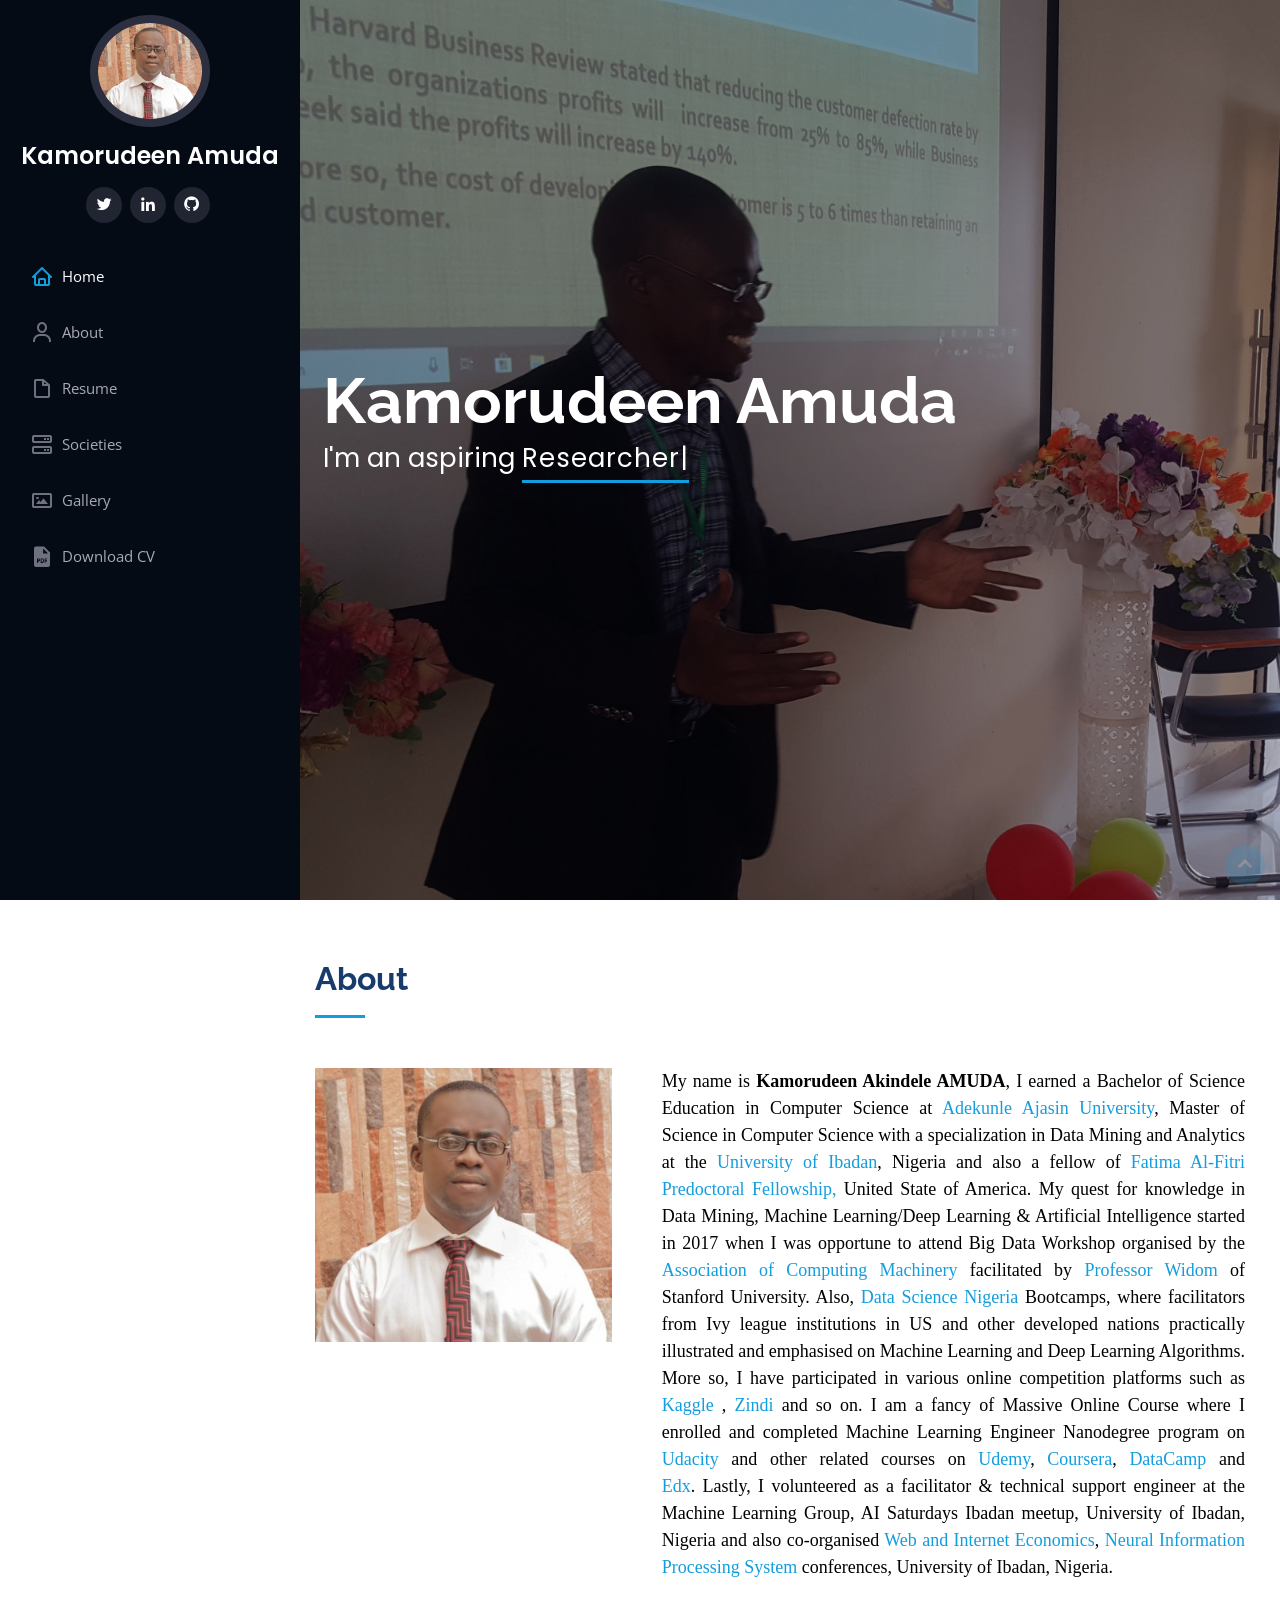
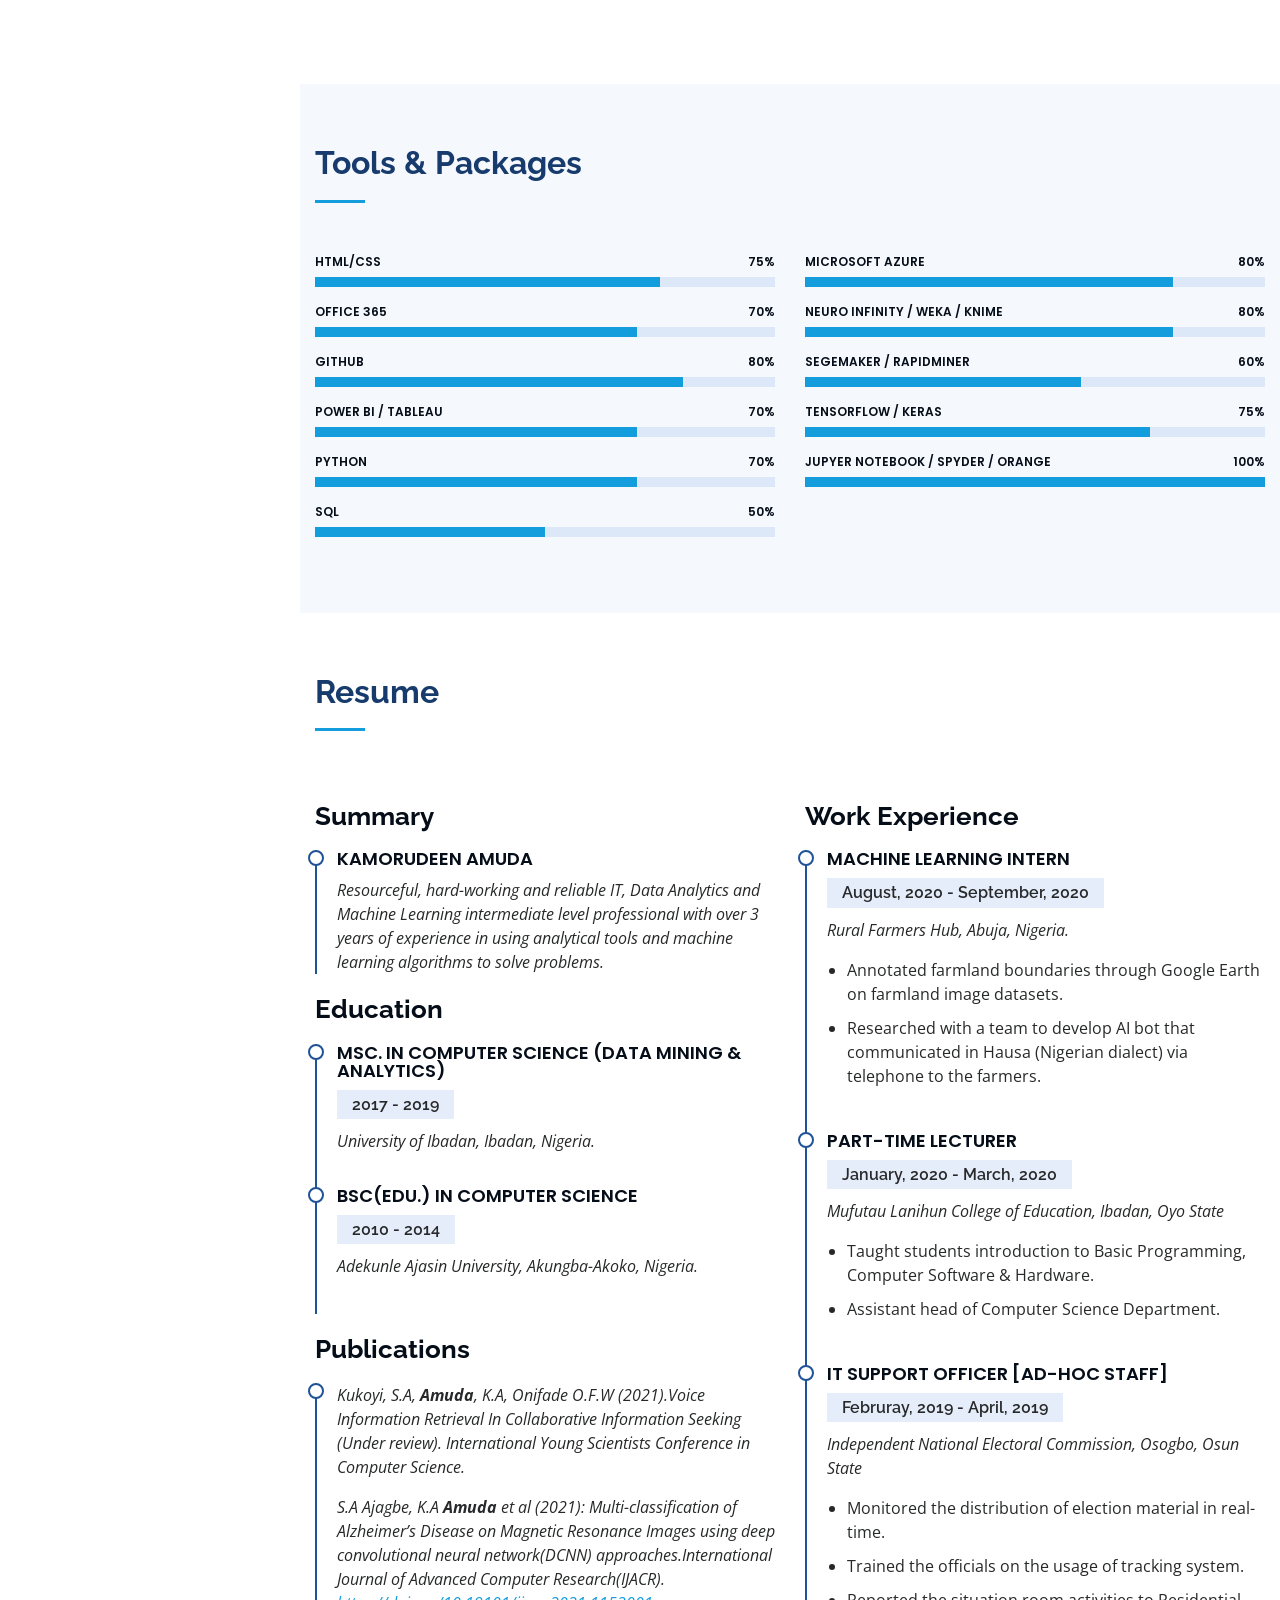
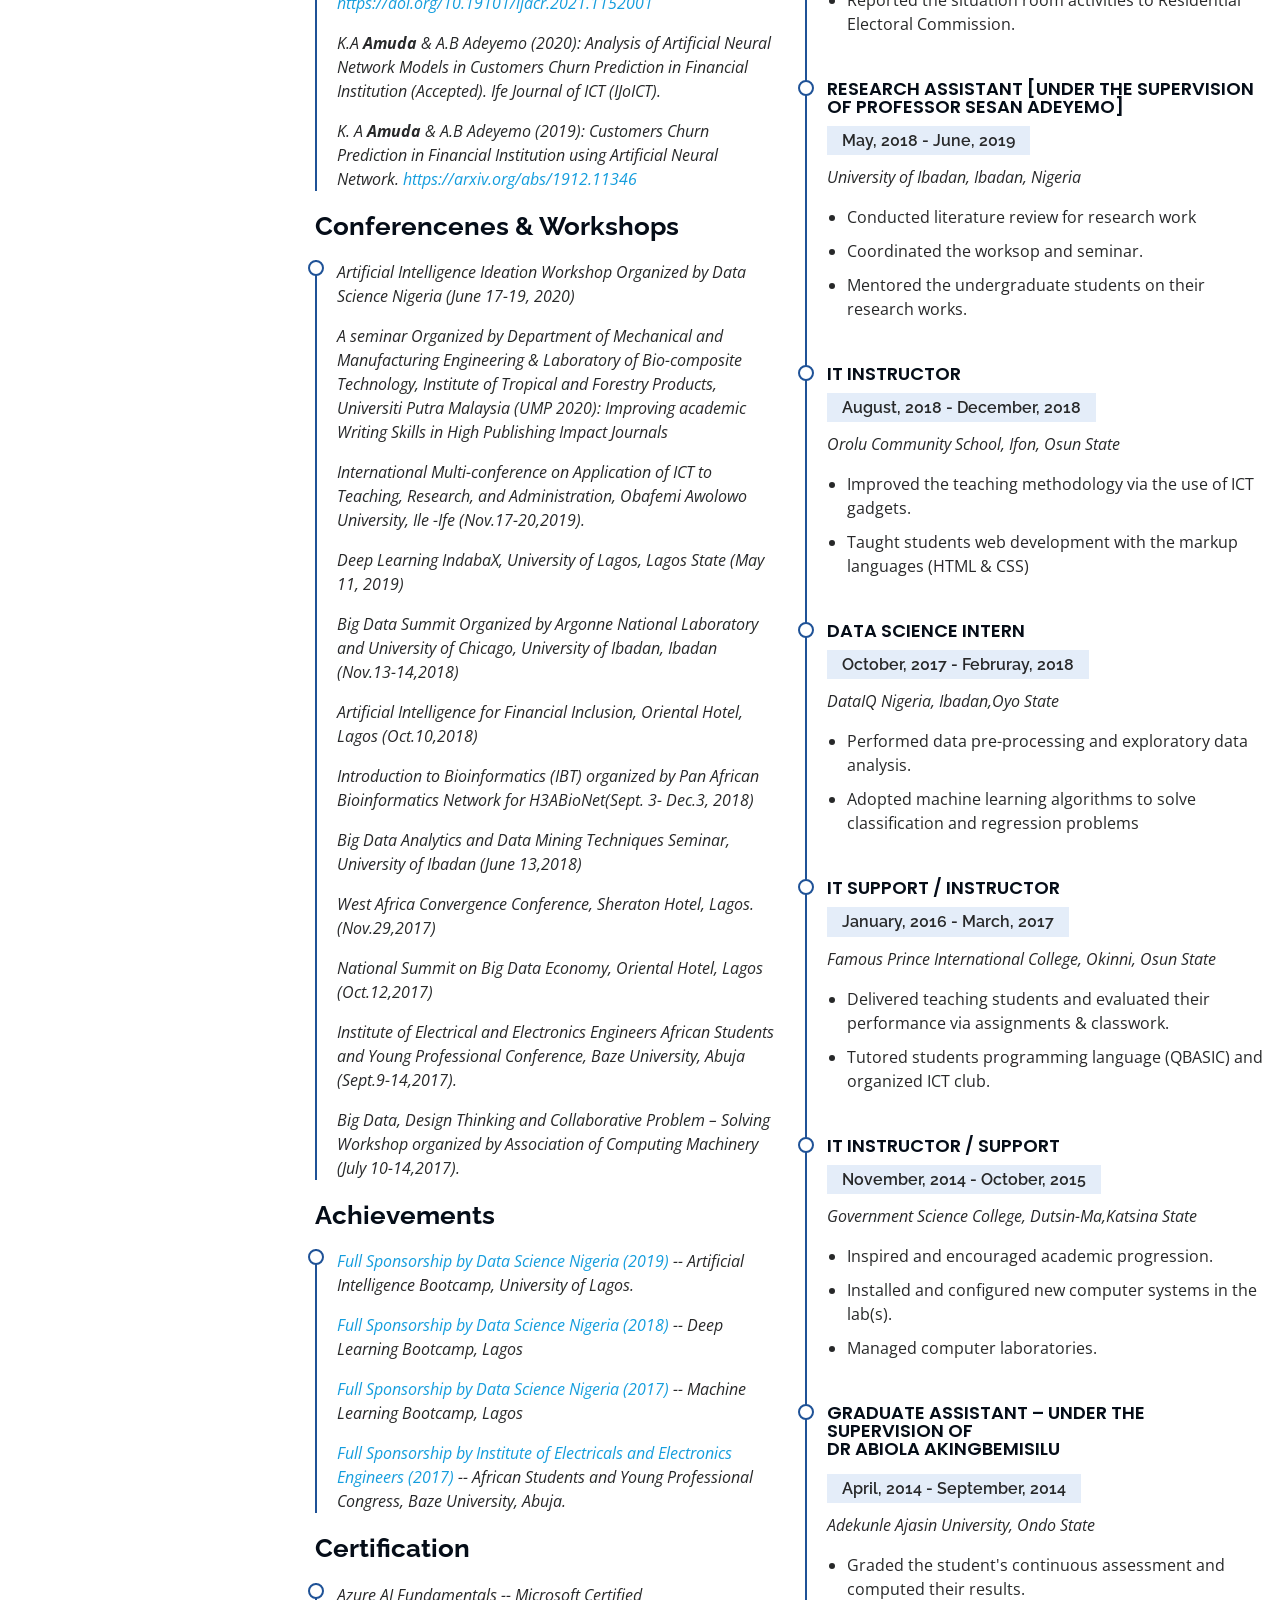
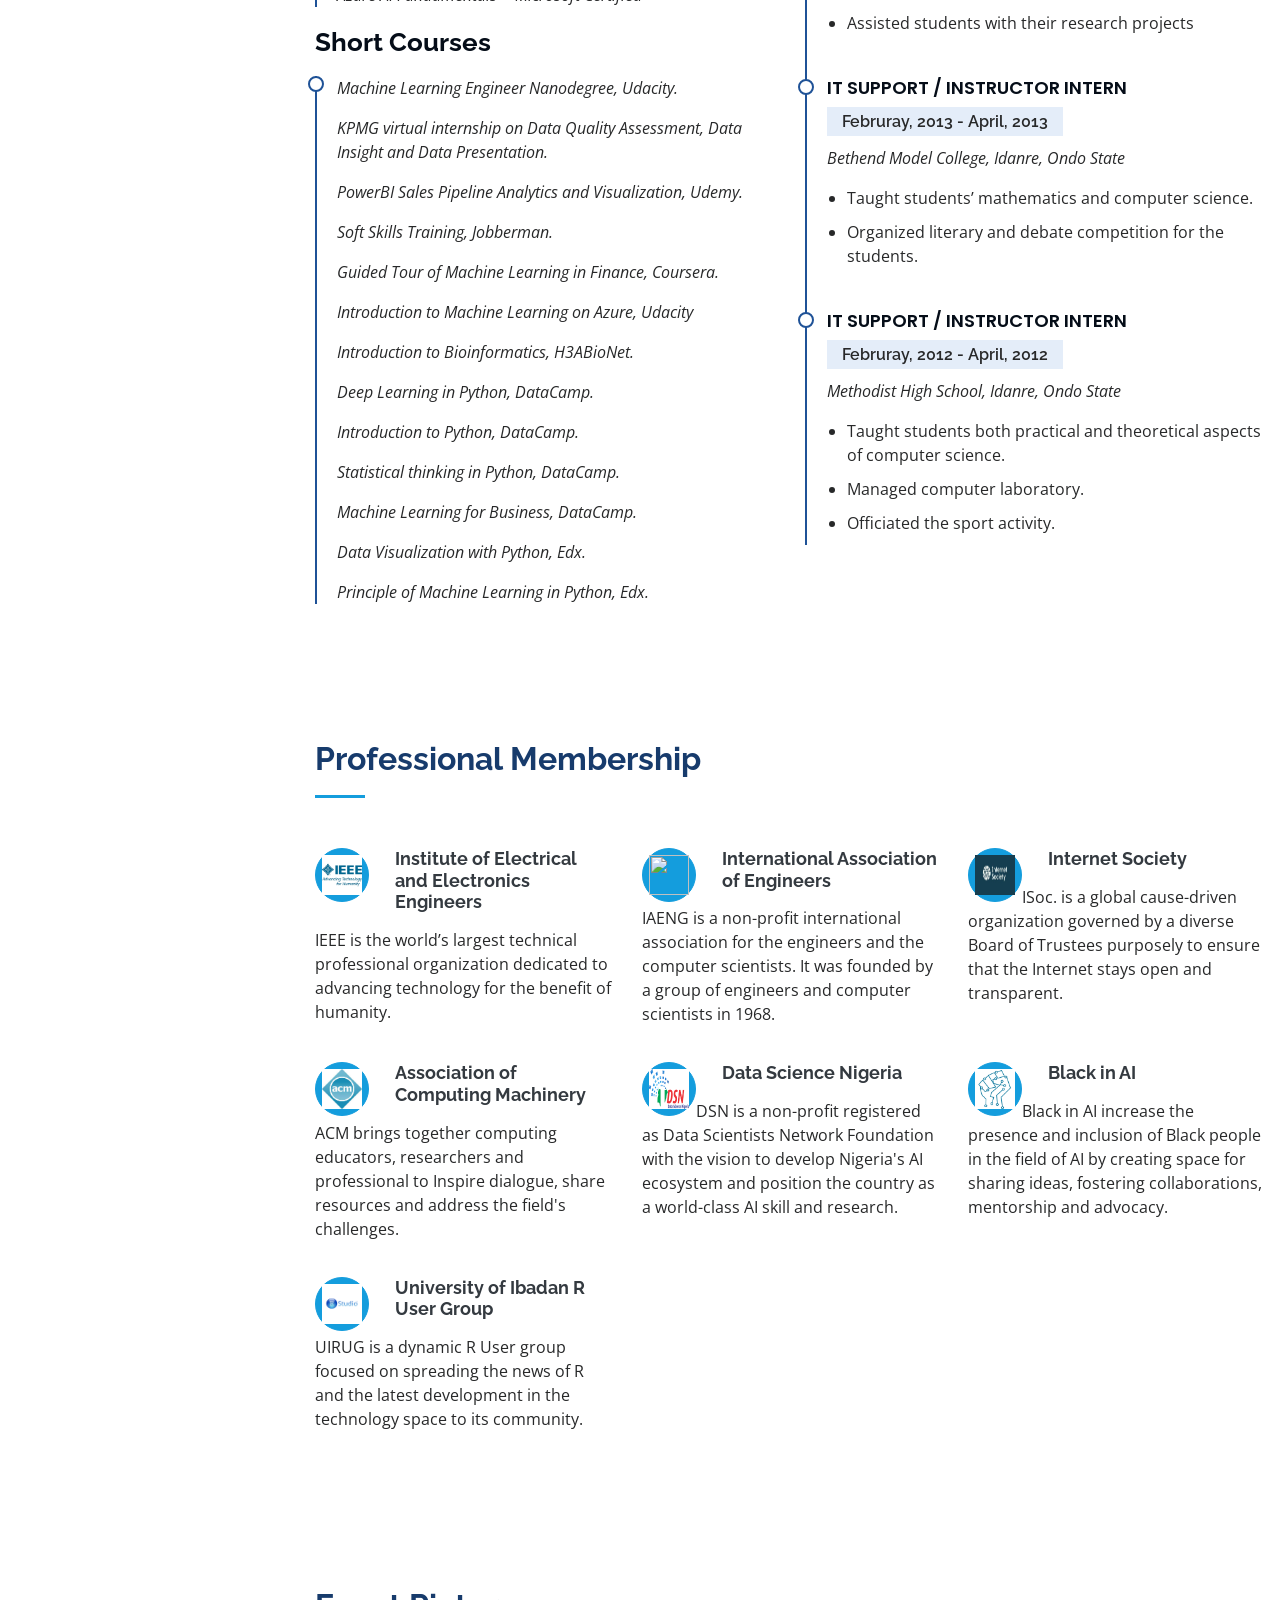
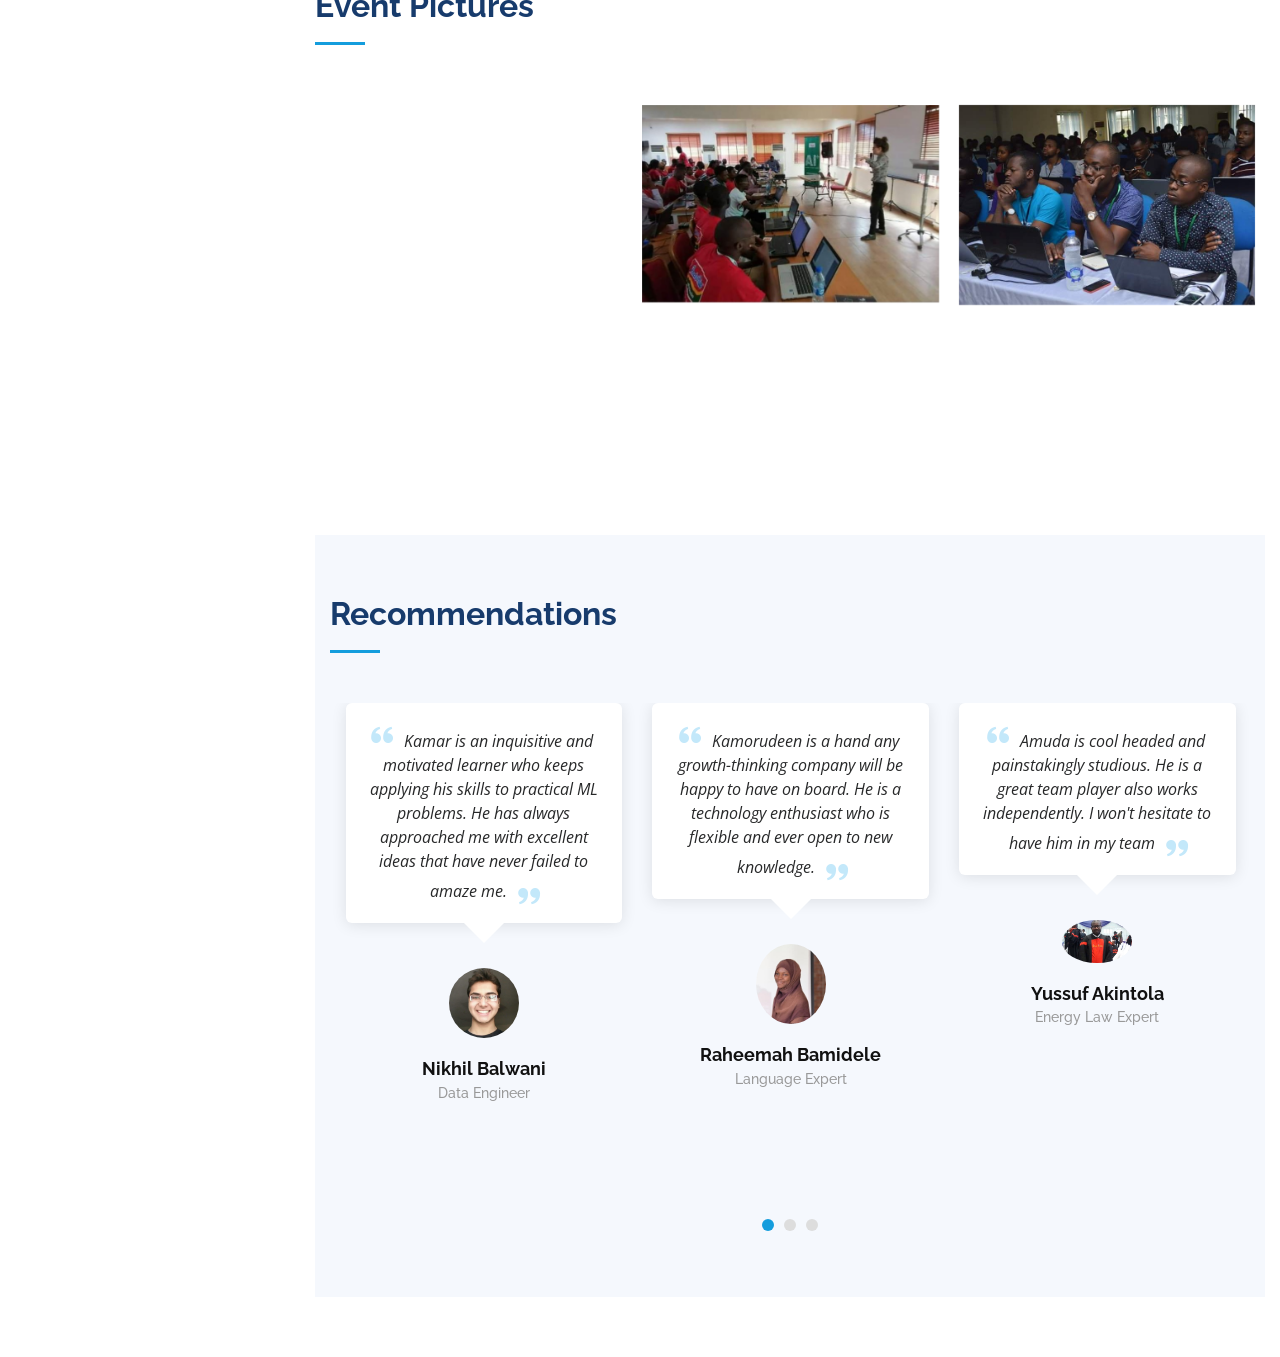
==== index.html @ ff94379c "Add files via upload" ====
<!DOCTYPE html>
<html lang="en">

<head>
  <meta charset="utf-8">
  <meta content="width=device-width, initial-scale=1.0" name="viewport">

  <title>Kamorudeen Amuda | Data Science Machine Learning Portfolio</title>
  <meta content="machine learning, data science, data mining researcher, deep learning and
  freelancer in Nigeria" name="description">
  <meta content=" Freelancer, Machine Learning Engineer, Data Mining, Nigeria, Data Science Nigeria" name="keywords">
  <meta name="author" content="Kamorudeen Akindele Amuda">
  <meta name="robots" content= "index, follow">
  <meta http-equiv="content-language" content="en">



  <!-- Favicons -->
  <link href="assets/img/favicon.png" rel="icon">
  <link href="assets/img/apple-touch-icon.png" rel="apple-touch-icon">

  <!-- Google Fonts -->
  <link href="https://fonts.googleapis.com/css?family=Open+Sans:300,300i,400,400i,600,600i,700,700i|Raleway:300,300i,400,400i,500,500i,600,600i,700,700i|Poppins:300,300i,400,400i,500,500i,600,600i,700,700i" rel="stylesheet">

  <!-- Vendor CSS Files -->
  <link href="assets/vendor/bootstrap/css/bootstrap.min.css" rel="stylesheet">
  <link href="assets/vendor/icofont/icofont.min.css" rel="stylesheet">
  <link href="assets/vendor/boxicons/css/boxicons.min.css" rel="stylesheet">
  <link href="assets/vendor/venobox/venobox.css" rel="stylesheet">
  <link href="assets/vendor/owl.carousel/assets/owl.carousel.min.css" rel="stylesheet">
  <link href="assets/vendor/aos/aos.css" rel="stylesheet">

  <!-- Template Main CSS File -->
  <link href="assets/css/style.css" rel="stylesheet">

  <!-- =======================================================
  * Template Name: iPortfolio - v1.2.1
  * Template URL: https://bootstrapmade.com/iportfolio-bootstrap-portfolio-websites-template/
  * Author: BootstrapMade.com
  * License: https://bootstrapmade.com/license/
  ======================================================== -->
</head>

<body>

  <!-- ======= Mobile nav toggle button ======= -->
  <button type="button" class="mobile-nav-toggle d-xl-none"><i class="icofont-navigation-menu"></i></button>

  <!-- ======= Header ======= -->
  <header id="header">
    <div class="d-flex flex-column">

      <div class="profile">
        <img src="assets/img/profile-img.jpg" alt="" class="img-fluid rounded-circle">
        <h1 class="text-light"><a href="index.html">Kamorudeen Amuda</a></h1>
        <div class="social-links mt-3 text-center">
          <a  target="_blank" href="https://twitter.com/akindelekamar" class="twitter"><i class="bx bxl-twitter"></i></a>

          <a target="_blank" href = "https://www.linkedin.com/in/amudakamorudeen/" class="linkedln" ><i class="bx bxl-linkedin"></i></a>
          
          <a target="_blank" href="https://github.com/amudaakindele" class="github"><i class="bx bxl-github"></i></a>
          
        </div>
      </div>

      <nav class="nav-menu">
        <ul>
          <li class="active"><a href="#hero"><i class="bx bx-home"></i> <span>Home</span></a></li>
          <li><a href="#about"><i class="bx bx-user"></i> <span>About</span></a></li>
          <li><a href="#resume"><i class="bx bx-file-blank"></i> <span>Resume</span></a></li>
          <li><a href="#services"><i class="bx bx-server"></i> Societies</a></li>
          <li><a href="#gallery"> <i class="bx bx-image"></i>Gallery</a></li>
          <li><a target="_blank" href="Kamorudeen_CV.pdf"><i class="bx bxs-file-pdf"></i>Download CV</a></li>


        </ul>
      </nav><!-- .nav-menu -->
      <button type="button" class="mobile-nav-toggle d-xl-none"><i class="icofont-navigation-menu"></i></button>

    </div>
  </header><!-- End Header -->

  <!-- ======= Hero Section ======= -->
  <section id="hero" class="d-flex flex-column justify-content-center align-items-center">
    <div class="hero-container" data-aos="fade-in">
      <h1>Kamorudeen Amuda</h1>
      <p>I'm an aspiring  <span class="typed" data-typed-items="Researcher,Data Scientist, Machine Learning Engineer"></span></p>
    </div>
  </section><!-- End Hero -->

  <main id="main">

    <!-- ======= About Section ======= -->
    <section id="about" class="about">
      <div class="container">

        <div class="section-title">
          <h2>About</h2>

        </div>

        <div class="row">
          <div class="col-lg-4" data-aos="fade-right">
            <img src="assets/img/profile-img.jpg" class="img-fluid" alt="">
          </div>
          <div class="col-lg-8 pt-4 pt-lg-0 content" data-aos="fade-left">
             <div class="row" style="text-align: justify; margin-left: 20px;margin-right: 20px;">
                       <font face="georgia, serif" color="#000000" size="4"> <blockquote> My name is&nbsp;<span style="box-sizing: border-box; font-weight: bolder;">Kamorudeen Akindele AMUDA</span>, I earned a Bachelor of Science Education in Computer Science at
                       	<a target="_blank" href="https://aaua.edu.ng/b/">
                        Adekunle Ajasin University</a>, Master of Science in Computer Science with a specialization in Data Mining and Analytics at the <a target="_blank" href="http://pgcollege.ui.edu.ng/">
                        University of Ibadan</a>, Nigeria and also a fellow of <a target="_blank" href="https://www.abidlabs.github.io/fellowship/"> Fatima Al-Fitri Predoctoral Fellowship,</a> United State of America. My quest for knowledge in Data Mining, Machine Learning/Deep Learning &amp; Artificial Intelligence
                        started in 2017 when I was opportune to attend Big Data Workshop organised by the <a target="_blank" href="https://www.acm.org/">
                       	Association of Computing Machinery</a> facilitated by
                       <a target="_blank" href="https://profiles.stanford.edu/jennifer-widom">

                       Professor Widom </a> of Stanford University. Also, <a target="_blank" href="https://www.datasciencenigeria.org/">Data Science Nigeria </a>
                        Bootcamps,&nbsp;where facilitators from Ivy league institutions in US and other developed nations practically illustrated and emphasised on Machine Learning and Deep Learning Algorithms. More so, I have participated in various online competition platforms such as
                        <a target="_blank" href="https://www.kaggle.com/">
                        Kaggle </a>, <a target="_blank" href="https://zindi.africa/">
                        Zindi</a> and so on. I am a <span zeum4c0="PR_9_0" data-ddnwab="PR_9_0" data-wpkgv="true" style="">fancy</span> of Massive Online Course where I enrolled and completed Machine Learning Engineer Nanodegree program on
                        <a target="_blank" href="https://www.udacity.com/">
                        Udacity</a>&nbsp;and other related courses on
                        <a target="_blank" href="https://www.udemy.com/">Udemy</a>,
                         <a target="_blank" href="http://coursera.org/">
                        Coursera</a>, <a target="_blank" href="https://www.datacamp.com/">
                        DataCamp</a> and <a target="_blank" href="https://www.edx.org/">
                        Edx</a>.&nbsp;Lastly, I volunteered as a facilitator &amp; technical support engineer at the Machine Learning Group,
                        AI Saturdays Ibadan meetup, University of Ibadan, Nigeria and also co-organised
                        <a target="_blank" href="https://wine2019.cs.columbia.edu/">
                    	Web and Internet Economics</a>, <a target="_blank" href="https://nips.cc/Conferences/2019">
                    	Neural Information Processing System</a> conferences, University of Ibadan, Nigeria. </blockquote> &nbsp;&nbsp; </font> 

            </div>
          </div>
        </div>

      </div>
    </section><!-- End About Section -->
    <!-- ======= Skills Section ======= -->
    <section id="skills" class="skills section-bg">
      <div class="container">

        <div class="section-title">
          <h2>Tools &amp; Packages</h2>
        </div>

        <div class="row skills-content">

          <div class="col-lg-6" data-aos="fade-up">

            <div class="progress">
              <span class="skill">HTML/CSS <i class="val">75%</i></span>
              <div class="progress-bar-wrap">
                <div class="progress-bar" role="progressbar" aria-valuenow="75" aria-valuemin="0" aria-valuemax="100"></div>
              </div>
            </div>

            <div class="progress">
              <span class="skill">Office 365 <i class="val">70%</i></span>
              <div class="progress-bar-wrap">
                <div class="progress-bar" role="progressbar" aria-valuenow="70" aria-valuemin="0" aria-valuemax="100"></div>
              </div>
            </div>
            
            <div class="progress">
              <span class="skill">Github<i class="val">80%</i></span>
              <div class="progress-bar-wrap">
                <div class="progress-bar" role="progressbar" aria-valuenow="80" aria-valuemin="0" aria-valuemax="100"></div>
              </div>
            </div>

            <div class="progress">
              <span class="skill">Power BI / Tableau <i class="val">70%</i></span>
              <div class="progress-bar-wrap">
                <div class="progress-bar" role="progressbar" aria-valuenow="70" aria-valuemin="0" aria-valuemax="100"></div>
              </div>
            </div>
            

            <div class="progress">
              <span class="skill">Python <i class="val">70%</i></span>
              <div class="progress-bar-wrap">
                <div class="progress-bar" role="progressbar" aria-valuenow="70" aria-valuemin="0" aria-valuemax="100"></div>
              </div>
            </div>

            <div class="progress">
              <span class="skill">SQL <i class="val">50%</i></span>
              <div class="progress-bar-wrap">
                <div class="progress-bar" role="progressbar" aria-valuenow="50" aria-valuemin="0" aria-valuemax="100"></div>
              </div>
            </div>

            
          </div>

          <div class="col-lg-6" data-aos="fade-up" data-aos-delay="100">


            <div class="progress">
              <span class="skill">Microsoft Azure <i class="val">80%</i></span>
              <div class="progress-bar-wrap">
                <div class="progress-bar" role="progressbar" aria-valuenow="80" aria-valuemin="0" aria-valuemax="100"></div>
              </div>
            </div>
            <div class="progress">
              <span class="skill">Neuro Infinity / weka / Knime<i class="val">80%</i></span>
              <div class="progress-bar-wrap">
                <div class="progress-bar" role="progressbar" aria-valuenow="80" aria-valuemin="0" aria-valuemax="100"></div>
              </div>
            </div>

            <div class="progress">
              <span class="skill">SegeMaker / RapidMiner<i class="val">60%</i></span>
              <div class="progress-bar-wrap">
                <div class="progress-bar" role="progressbar" aria-valuenow="60" aria-valuemin="0" aria-valuemax="100"></div>
              </div>
            </div>
            <div class="progress">
              <span class="skill">Tensorflow / Keras <i class="val">75%</i></span>
              <div class="progress-bar-wrap">
                <div class="progress-bar" role="progressbar" aria-valuenow="75" aria-valuemin="0" aria-valuemax="100"></div>
              </div>
            </div>
    
            <div class="progress">
              <span class="skill">Jupyer Notebook / Spyder / Orange<i class="val">100%</i></span>
              <div class="progress-bar-wrap">
                <div class="progress-bar" role="progressbar" aria-valuenow="100" aria-valuemin="0" aria-valuemax="100"></div>
              </div>
            </div>
            

          </div>

        </div>

      </div>
    </section><!-- End Skills Section -->

    <!-- ======= Resume Section ======= -->
    <section id="resume" class="resume">
      <div class="container">

        <div class="section-title">
          <h2>Resume</h2>
          </div>

        <div class="row">
          <div class="col-lg-6" data-aos="fade-up">
            <h3 class="resume-title">Summary</h3>
            <div class="resume-item pb-0">
              <h4>Kamorudeen Amuda</h4>
              <p>

                 <em>Resourceful, hard-working and reliable IT, Data Analytics and Machine Learning intermediate level professional with over 3 years of experience in using analytical tools 
                  and machine learning algorithms to solve problems.
                  </em></p>
                </div>

            <h3 class="resume-title">Education</h3>
            
            <div class="resume-item">
              <h4>MSc. in Computer Science (Data Mining &amp; Analytics)</h4>
              <h5>2017 - 2019</h5>
              <p><em>University of Ibadan, Ibadan, Nigeria.</em></p>

              </div>
            <div class="resume-item">
              <h4>BSc(Edu.) in Computer Science</h4>
              <h5>2010 - 2014</h5>
              <p><em>Adekunle Ajasin University, Akungba-Akoko, Nigeria.</em></p>
            </p>
              </div>
              <h3 class="resume-title">Publications</h3>
              <div class="resume-item pb-0">


                <p><em>Kukoyi, S.A, <b>Amuda</b>, K.A, Onifade O.F.W (2021).Voice Information Retrieval In Collaborative Information Seeking (Under review). 
                International Young Scientists Conference in Computer Science.</em></p>

              <p><em>S.A Ajagbe, K.A <b>Amuda</b> et al (2021): Multi-classification of Alzheimer’s Disease on Magnetic Resonance Images using deep convolutional neural network(DCNN) 
                  approaches.International Journal of Advanced Computer Research(IJACR). <a href ="https://doi.org/10.19101/ijacr.2021.1152001"  target = "_blank">https://doi.org/10.19101/ijacr.2021.1152001</a></em></p> 

                  <p><em> K.A <b>Amuda</b> & A.B Adeyemo (2020): Analysis of Artificial Neural Network Models in Customers Churn Prediction in Financial Institution (Accepted). 
                  Ife Journal of ICT (IJoICT).</em></p>


                <p><em>K. A <b>Amuda</b> & A.B Adeyemo (2019): Customers Churn Prediction in Financial Institution using Artificial Neural Network.
                  <a href ="https://arxiv.org/abs/1912.11346"  target = "_blank">https://arxiv.org/abs/1912.11346</a></em></p>
              </div>
              <h3 class="resume-title">Conferencenes &amp; Workshops</h3>
              <div class="resume-item pb-0">
                 
                 <p>
                  <em> Artificial Intelligence Ideation Workshop Organized by Data Science Nigeria (June 17-19, 2020)
                  </em>
                </p>
                      <p>
                  <em> A seminar Organized by Department of Mechanical and Manufacturing Engineering & Laboratory of Bio-composite Technology,
                   Institute of Tropical and Forestry Products, Universiti Putra Malaysia (UMP 2020): Improving academic Writing Skills in High Publishing Impact Journals
                  </em>
                </p>
                

      
                <p>
                  <em>International Multi-conference on Application of ICT to Teaching,
                  Research, and Administration, Obafemi Awolowo University, Ile -Ife (Nov.17-20,2019).</em></p>
                <p>
                  <em>Deep Learning IndabaX, University of Lagos, Lagos State (May 11, 2019)</em>
                </p>
                <p>
                  <em>Big Data Summit Organized by Argonne National Laboratory and University of Chicago, University of Ibadan, Ibadan (Nov.13-14,2018)</em>
                </p>
                  
                <p>
                  <em>Artificial Intelligence for Financial Inclusion, Oriental Hotel, Lagos (Oct.10,2018)</em>
                </p>
                <p>
                  <em>Introduction to Bioinformatics (IBT) organized by Pan African Bioinformatics Network for H3ABioNet(Sept. 3- Dec.3, 2018)
                  </em>
                </p>
                <p>
                  <em>Big Data Analytics and Data Mining Techniques Seminar, University of Ibadan (June 13,2018)</em>
                </p>
                <p>
                  <em>West Africa Convergence Conference, Sheraton Hotel, Lagos.(Nov.29,2017)</em>
                </p>
                
                <p>
                  <em>National Summit on Big Data Economy, Oriental Hotel, Lagos (Oct.12,2017)</em>
                </p>
                <p>
                  <em>Institute of Electrical and Electronics Engineers African Students and Young Professional Conference, Baze University, Abuja (Sept.9-14,2017).</em>
                </p>
                <p>
                  <em>Big Data, Design Thinking and Collaborative Problem – Solving Workshop organized by Association of Computing Machinery (July 10-14,2017).</em>
                </p>
              </div>

            <h3 class="resume-title">Achievements</h3>
              <div class="resume-item pb-0">

               <p>
                <em> <a target="_blank" href="https://www.datasciencenigeria.org/2019candidates/"> Full Sponsorship by Data Science Nigeria (2019)</a>
                -- Artificial Intelligence Bootcamp, University of Lagos.  </em>
                </p>
                <p>
                <em> <a target="_blank" href="https://www.datasciencenigeria.org/deep-learning-2018/"> Full Sponsorship by Data Science Nigeria (2018)</a>
                -- Deep Learning Bootcamp, Lagos </em>
                </p>

                <p>
                <em> <a target="_blank" href="https://www.datasciencenigeria.org/bootcamp/"> Full Sponsorship by Data Science Nigeria (2017)</a>
                -- Machine Learning Bootcamp, Lagos </em>
                </p>
                
                <p>
                <em> <a target="_blank" href="https://site.ieee.org/nigeria/2017/09/17/nigeria-hosts-the-first-african-student-and-young-professional-congress/"> Full Sponsorship by Institute of Electricals and Electronics Engineers (2017)</a>
                -- African Students and Young Professional Congress, Baze University, Abuja. </em>
                </p>

              </div>
          

              <h3 class="resume-title">Certification</h3>
              <div class="resume-item pb-0">

               <p>
                <em> Azure AI Fundamentals -- Microsoft Certified </em>
                </p>
              </div>

                <h3 class="resume-title">Short Courses</h3>
              <div class="resume-item pb-0">

              <p><em> Machine Learning Engineer Nanodegree, Udacity.</em></p>
              <p><em> KPMG virtual internship on Data Quality Assessment, Data Insight and Data Presentation.</em></p>
               <p><em> PowerBI Sales Pipeline Analytics and Visualization, Udemy.</em></p>
               <p><em> Soft Skills Training, Jobberman.</em></p>
               <p><em> Guided Tour of Machine Learning in Finance, Coursera.</em></p>
               <p><em> Introduction to Machine Learning on Azure, Udacity</em></p>
               <p><em> Introduction to Bioinformatics, H3ABioNet.</em></p>
               <p><em> Deep Learning in Python, DataCamp.</em></p>
               <p><em> Introduction to Python, DataCamp.</em></p>
               <p><em> Statistical thinking in Python, DataCamp.</em></p>
               <p><em> Machine Learning for Business, DataCamp.</em></p>
               <p><em> Data Visualization with Python, Edx.</em></p>
               <p><em> Principle of Machine Learning in Python, Edx.</em></p>

              </div>

            </div>

          <div class="col-lg-6" data-aos="fade-up" data-aos-delay="100">
            <h3 class="resume-title">Work Experience</h3>

            <div class="resume-item">
              <h4>Machine Learning Intern</h4>
              <h5>August, 2020 - September, 2020</h5>
              <p><em>Rural Farmers Hub, Abuja, Nigeria.</em></p>
              <ul>
                <li>Annotated farmland boundaries through Google Earth on farmland image datasets.</li>
                <li>Researched with a team to develop AI bot that communicated in Hausa (Nigerian dialect) via telephone to the farmers. 
                 </li>
              </ul>
                </div>

            <div class="resume-item">
              <h4> Part-time Lecturer</h4>
              <h5>January, 2020 - March, 2020</h5>
              <p><em>Mufutau Lanihun College of Education, Ibadan, Oyo State</em></p>
              <ul>
                <li>Taught students introduction to Basic Programming, Computer Software & Hardware.</li>
                <li>Assistant head of Computer Science Department.</li>
            
              </ul>
            </div>

            <div class="resume-item">
              <h4>IT Support Officer [Ad-hoc Staff]</h4>
              <h5>Februray, 2019 - April, 2019</h5>
              <p><em>Independent National Electoral Commission, Osogbo, Osun State</em></p>
              <ul>
                <li>Monitored the distribution of election material in real-time.</li>
                <li>Trained the officials on the usage of tracking system.</li>
                <li>Reported the situation room activities to Residential Electoral Commission.</li>
              </ul>
                </div>

                <div class="resume-item">
              <h4>Research Assistant [Under the Supervision of Professor Sesan Adeyemo]</h4>
              <h5>May, 2018 - June, 2019</h5>
              <p><em>University of Ibadan, Ibadan, Nigeria</em></p>
              <ul>
                <li>Conducted literature review for research work</li>
                <li>Coordinated the worksop and seminar.</li>
                <li>Mentored the undergraduate students on their research works.</li>
              </ul>
                </div>

                <div class="resume-item">
                  <h4>IT Instructor</h4>
                  <h5>August, 2018 - December, 2018</h5>
                  <p><em>Orolu Community School, Ifon, Osun State</em></p>
                  <ul>
                    <li>Improved the teaching methodology via the use of ICT gadgets.</li>
                    <li>Taught students web development with the markup languages (HTML & CSS)</li>
                  </ul>
                    </div>

              <div class="resume-item">
                <h4>Data Science Intern</h4>
                <h5>October, 2017 - Februray, 2018</h5>
                <p><em>DataIQ Nigeria, Ibadan,Oyo State</em></p>
                <ul>
                  <li>Performed data pre-processing and exploratory data analysis.</li>
                  <li>Adopted machine learning algorithms to solve classification and regression problems</li>
            
                </ul>
                </div>
                <div class="resume-item">
                  <h4>IT Support / Instructor</h4>
                  <h5>January, 2016 - March, 2017</h5>
                  <p><em>Famous Prince International College, Okinni, Osun State</em></p>
                  <ul>
                    <li>Delivered teaching students and evaluated their performance via assignments & classwork.</li>
                    <li>Tutored students programming language (QBASIC) and organized ICT club.</li>
                  </ul>
              </div>

              <div class="resume-item">
                <h4>IT Instructor / Support</h4>
                <h5>November, 2014 - October, 2015</h5>
                <p><em>Government Science College, Dutsin-Ma,Katsina State</em></p>
                <ul>
                  <li>Inspired and encouraged academic progression.</li>
                  <li>Installed and configured new computer systems in the lab(s).</li>
                  <li>Managed computer laboratories.</li>
                </ul>
                </div>

                <div class="resume-item">
                <h4>Graduate Assistant – Under the Supervision of <p>Dr Abiola Akingbemisilu</p></h4>
                <h5>April, 2014 - September, 2014</h5>
                <p><em>Adekunle Ajasin University, Ondo State</em></p>
                <ul>
                  <li>Graded the student's continuous assessment and computed their results.</li>
                  <li>Assisted students with their research projects</li>
                </ul>
                </div>

                <div class="resume-item">
                  <h4>IT Support / Instructor Intern</h4>
                  <h5>Februray, 2013 - April, 2013</h5>
                  <p><em>Bethend Model College, Idanre, Ondo State</em></p>
                  <ul>
                    <li>Taught students’ mathematics and computer science.</li>
                    <li>Organized literary and debate competition for the students.</li>
                
                  </ul>
                  </div>
                <div class="resume-item">
                  <h4>IT Support / Instructor Intern</h4>
                  <h5>Februray, 2012 - April, 2012</h5>
                  <p><em>Methodist High School, Idanre, Ondo State</em></p>
                  <ul>
                    <li>Taught students both practical and theoretical aspects of computer science.</li>
                    <li>Managed computer laboratory.</li>
                    <li>Officiated the sport activity.
                    </li>
                  </ul>
                  </div>
                </div>
        </div>
      </div>
    </section><!-- End Resume Section -->


    <!-- ======= Services Section ======= -->
    <section id="services" class="services">
      <div class="container">

        <div class="section-title">
          <h2>Professional Membership</h2>
          </div>

        <div class="row">

          <div class="col-lg-4 col-md-6 icon-box" data-aos="fade-up" data-aos-delay="100">
            <div class="icon"><img src="assets/img/ieee.png" alt="" height="40px" width="40px"></div>
            <h4 class="title"><a target="_blank" href="https://www.ieee.org/">Institute of Electrical and Electronics Engineers</a></h4>
            <p>
              <block>
              IEEE is the world’s largest technical professional organization dedicated to advancing technology for the benefit of humanity.</block>
            </p>
            </div>
          <div class="col-lg-4 col-md-6 icon-box" data-aos="fade-up" data-aos-delay="200">
            <div class="icon"><img src="assets/img/iaeng.jpg" alt="" height="40px" width="40px"></div>

            <h4 class="title"><a target="_blank" href="http://www.iaeng.org/">International Association of Engineers</a></h4>
            <p>
              <block>
              IAENG is a non-profit international association for the engineers and the computer scientists.
              It was founded by a group of engineers and computer scientists in 1968.</block>
            </p>
            </div>
          <div class="col-lg-4 col-md-6 icon-box" data-aos="fade-up" data-aos-delay="300">
            <div class="icon"><img src="assets/img/isoc.jpg" alt="" height="40px" width="40px"></div>
            <h4 class="title"><a target="_blank" href="https://www.internetsociety.org/">Internet Society</a></h4>
            <p>
              <block>ISoc. is a global cause-driven organization governed by a diverse Board of Trustees purposely to ensure that the Internet stays open and transparent.</block>
            </p>
          </div>

              <div class="col-lg-4 col-md-6 icon-box" data-aos="fade-up">
            <div class="icon"><img src="assets/img/acm.jpg" alt="" height="40px" width="40px"></div>
            <h4 class="title"><a target="_blank" href="https://www.acm.org/">Association of Computing Machinery</a></h4>
            <p>
              <block>ACM brings together computing educators, researchers and professional to Inspire dialogue, share resources and address the field's challenges.
            </block></p>
            </div>

          <div class="col-lg-4 col-md-6 icon-box" data-aos="fade-up">
            <div class="icon"><img src="assets/img/dsn.png" alt="" height="40px" width="40px"></div>
            <h4 class="title"><a target="_blank" href="https://www.datasciencenigeria.org/">Data Science Nigeria</a></h4>
            <p>
              <block>DSN is a non-profit registered as Data Scientists Network Foundation with the vision to develop Nigeria's AI ecosystem and
              position the country as a world-class AI skill and research.
            </block></p>
            </div>

            <div class="col-lg-4 col-md-6 icon-box" data-aos="fade-up">
            <div class="icon"><img src="assets/img/ai.jpg" alt="" height="40px" width="40px"></div>
            <h4 class="title"><a target="_blank" href="https://www.blackinai.github.io/">Black in AI</a></h4>
            <p>
              <block> Black in AI increase the presence and inclusion of Black people in the field of AI by creating space for sharing ideas, 
              fostering collaborations, mentorship and advocacy. 
            </block></p>
            </div>

            <div class="col-lg-4 col-md-6 icon-box" data-aos="fade-up" data-aos-delay="300">
              <div class="icon"><img src="assets/img/RUSER.png" alt="" height="40px" width="40px"></div>
              <h4 class="title"><a target="_blank" href="https://uirug.org.ng/">University of Ibadan R User Group</a></h4>
              <p>
                  UIRUG is a dynamic R User group focused on spreading the news of R and the latest development in the technology space to its community.
                </p>
        </div>

      </div>
    </section><!-- End Services Section -->
    <!-- Gallery -->
    <section id="gallery" class="gallery">
      <div class="container">
      	  <div class="section-title">
          <h2>Event Pictures</h2>
          </div>
        <div class="portfolio-details-container">

          <div class="owl-carousel testimonials-carousel">
            <img src="assets/img/1.JPG" class="img-fluid" alt="">
            <img src="assets/img/2.JPG" class="img-fluid" alt="">
            <img src="assets/img/3.JPG" class="img-fluid" alt="">
            <img src="assets/img/5.jpg" class="img-fluid" alt="">
            <img src="assets/img/6.jpg" class="img-fluid" alt="">
            <img src="assets/img/7.JPG" class="img-fluid" alt="">
            <img src="assets/img/8.jpg" class="img-fluid" alt="">
            <img src="assets/img/9.jpg" class="img-fluid" alt="">
            <img src="assets/img/10.JPG" class="img-fluid" alt="">
            <img src="assets/img/11.jpg" class="img-fluid" alt="">
            <img src="assets/img/12.jpg" class="img-fluid" alt="">
            <img src="assets/img/13.jpg" class="img-fluid" alt="">
            <img src="assets/img/14.jpg" class="img-fluid" alt="">
            <img src="assets/img/15.jpg" class="img-fluid" alt="">
            <img src="assets/img/16.jpg" class="img-fluid" alt="">
            <img src="assets/img/17.jpg" class="img-fluid" alt="">
            <img src="assets/img/18.JPG" class="img-fluid" alt="">
            <img src="assets/img/19.jpg" class="img-fluid" alt="">
            <img src="assets/img/20.jpg" class="img-fluid" alt="">
            <img src="assets/img/4.jpg" class="img-fluid" alt="">
            <img src="assets/img/22.jpg" class="img-fluid" alt="">
          </div>

    <!-- ======= Testimonials Section ======= -->
    <section id="testimonials" class="testimonials section-bg">
      <div class="container">

        <div class="section-title">
          <h2>Recommendations</h2>
          </div>

        <div class="owl-carousel testimonials-carousel">

          <div class="testimonial-item" data-aos="fade-up" data-aos-delay>
            <p>
              <i class="bx bxs-quote-alt-left quote-icon-left"></i>
              Kamar is an inquisitive and motivated learner who keeps applying his skills to practical ML problems.
              He has always approached me with excellent ideas that have never failed to amaze me.
              <i class="bx bxs-quote-alt-right quote-icon-right"></i>
            </p>
            <img src="assets/img/testimonials/testimonials-1.jpg" class="testimonial-img" alt="">
            <h3>Nikhil Balwani</h3>
            <h4>Data Engineer</h4>
          </div>

          <div class="testimonial-item" data-aos="fade-up" data-aos-delay="100">
            <p>
              <i class="bx bxs-quote-alt-left quote-icon-left"></i>
              Kamorudeen is a hand any growth-thinking company will be happy to have on board. He is a technology enthusiast who is flexible and ever open to new knowledge.
                <i class="bx bxs-quote-alt-right quote-icon-right"></i>
            </p>
            <img src="assets/img/testimonials/testimonials-2.jpg" class="testimonial-img" alt="">
            <h3>Raheemah Bamidele</h3>
            <h4>Language Expert</h4>
          </div>
          <div class="testimonial-item" data-aos="fade-up" data-aos-delay="200">
            <p>
              <i class="bx bxs-quote-alt-left quote-icon-left"></i>
              Amuda is cool headed and painstakingly studious. He is a great team player also works independently. I won't hesitate to have him in my team
              <i class="bx bxs-quote-alt-right quote-icon-right"></i>
            </p>
            <img src="assets/img/testimonials/testimonials-3.jpg" class="testimonial-img" alt="">
            <h3>Yussuf Akintola</h3>
            <h4>Energy Law Expert</h4>
          </div>
          <div class="testimonial-item" data-aos="fade-up" data-aos-delay="300">
            <p>
              <i class="bx bxs-quote-alt-left quote-icon-left"></i>
              Kamar, having worked with him on several occasions has demonstrated great team work spirit, attentive nature and life saving suggestions, he has my utmost recommendation.
              <i class="bx bxs-quote-alt-right quote-icon-right"></i>
            </p>
            <img src="assets/img/testimonials/testimonials-4.jpg" class="testimonial-img" alt="">
            <h3>Abiodun Shomoye</h3>
            <h4>Business Intelligence Developer</h4>
          </div>

          <div class="testimonial-item" data-aos="fade-up" data-aos-delay="400">
            <p>
              <i class="bx bxs-quote-alt-left quote-icon-left"></i>
              Kamar is a dedicated machine learning enthusiast. I have worked with him on projects, his teamwork and communication skills are top-notch.
                <i class="bx bxs-quote-alt-right quote-icon-right"></i>
            </p>
            <img src="assets/img/testimonials/testimonials-5.jpg" class="testimonial-img" alt="">
            <h3>Bushroh Olaitan</h3>
            <h4> Machine Learning Engineer</h4>
          </div>

          <div class="testimonial-item" data-aos="fade-up" data-aos-delay="500">
            <p>
              <i class="bx bxs-quote-alt-left quote-icon-left"></i>
              Kamar is an IT expert and machine learning enthusiast. In addition to these, He is a man with beautiful
              heart. I higly encourage you to work with him.
              <i class="bx bxs-quote-alt-right quote-icon-right"></i>
            </p>
            <img src="assets/img/testimonials/testimonials-6.jpg" class="testimonial-img" alt="">
            <h3>Ali Nawaz</h3>
            <h4>Software Engineer</h4>
          </div>
          <div class="testimonial-item" data-aos="fade-up" data-aos-delay="600">
            <p>
              <i class="bx bxs-quote-alt-left quote-icon-left"></i>
              Kamorudeen is a prolific and academically oriented person. He is a game changer and works with little or no
              supervision. I won't hestitate to recommend him for any available opportunity at national or international levels.
              <i class="bx bxs-quote-alt-right quote-icon-right"></i>
            </p>
            <img src="assets/img/testimonials/testimonials-7.jpg" class="testimonial-img" alt="">
            <h3>Adekunle Raji</h3>
            <h4>Hydrometallurgist</h4>
          </div>
          <div class="testimonial-item" data-aos="fade-up" data-aos-delay="700">
            <p>
              <i class="bx bxs-quote-alt-left quote-icon-left"></i>
              Kamorudeen has been a disciplined, hardworking and dedicated young man. He has capacity for persistent and independent research.
              He is emotionally fit and mentally alert.
              As far as I can see, he enjoys stable health. I strongly recommend him as a fit and proper person you can work with.
              <i class="bx bxs-quote-alt-right quote-icon-right"></i>
            </p>
            <img src="assets/img/testimonials/testimonials-8.jpg" class="testimonial-img" alt="">
            <h3>Femi Adeyemo</h3>
            <h4>Migration &amp; Boarder Scholar</h4>
          </div>

        </div>

      </div>
    </section><!-- End Testimonials Section -->

  </main><!-- End #main -->

  

  <a href="#" class="back-to-top"><i class="icofont-simple-up"></i></a>

  <!-- Vendor JS Files -->
  <script src="assets/vendor/jquery/jquery.min.js"></script>
  <script src="assets/vendor/bootstrap/js/bootstrap.bundle.min.js"></script>
  <script src="assets/vendor/jquery.easing/jquery.easing.min.js"></script>
  <script src="assets/vendor/php-email-form/validate.js"></script>
  <script src="assets/vendor/waypoints/jquery.waypoints.min.js"></script>
  <script src="assets/vendor/counterup/counterup.min.js"></script>
  <script src="assets/vendor/isotope-layout/isotope.pkgd.min.js"></script>
  <script src="assets/vendor/venobox/venobox.min.js"></script>
  <script src="assets/vendor/owl.carousel/owl.carousel.min.js"></script>
  <script src="assets/vendor/typed.js/typed.min.js"></script>
  <script src="assets/vendor/aos/aos.js"></script>

  <!-- Template Main JS File -->
  <script src="assets/js/main.js"></script>

</body>

</html>
---- assets/css/style.css ----
/**
* Template Name: iPortfolio - v1.2.1
* Template URL: https://bootstrapmade.com/iportfolio-bootstrap-portfolio-websites-template/
* Author: BootstrapMade.com
* License: https://bootstrapmade.com/license/
*/



.owl-carousel .owl-item img {
    display: block;
    width: 100%;
    padding: 10px;
}


/*--------------------------------------------------------------
# General
--------------------------------------------------------------*/
body {
  font-family: "Open Sans", sans-serif;
  color: #272829;
}

a {
  color: #149ddd;
}

a:hover {
  color: #37b3ed;
  text-decoration: none;
}

h1, h2, h3, h4, h5, h6 {
  font-family: "Raleway", sans-serif;
}

/*--------------------------------------------------------------
# Back to top button
--------------------------------------------------------------*/
.back-to-top {
  position: fixed;
  display: none;
  width: 40px;
  height: 40px;
  border-radius: 50px;
  right: 15px;
  bottom: 15px;
  background: #149ddd;
  color: #fff;
  transition: display 0.5s ease-in-out;
  z-index: 99999;
}

.back-to-top i {
  font-size: 24px;
  position: absolute;
  top: 7px;
  left: 8px;
}

.back-to-top:hover {
  color: #fff;
  background: #2eafec;
  transition: background 0.2s ease-in-out;
}

/*--------------------------------------------------------------
# Header
--------------------------------------------------------------*/
#header {
  position: fixed;
  top: 0;
  left: 0;
  bottom: 0;
  width: 300px;
  transition: all ease-in-out 0.5s;
  z-index: 9997;
  transition: all 0.5s;
  padding: 0 15px;
  background: #040b14;
  overflow-y: auto;
}

#header .profile img {
  margin: 15px auto;
  display: block;
  width: 120px;
  border: 8px solid #2c2f3f;
}

#header .profile h1 {
  font-size: 24px;
  margin: 0;
  padding: 0;
  font-weight: 600;
  -moz-text-align-last: center;
  text-align-last: center;
  font-family: "Poppins", sans-serif;
}

#header .profile h1 a, #header .profile h1 a:hover {
  color: #fff;
  text-decoration: none;
}

#header .profile .social-links a {
  font-size: 18px;
  display: inline-block;
  background: #212431;
  color: #fff;
  line-height: 1;
  padding: 8px 0;
  margin-right: 4px;
  border-radius: 50%;
  text-align: center;
  width: 36px;
  height: 36px;
  transition: 0.3s;
}

#header .profile .social-links a:hover {
  background: #149ddd;
  color: #fff;
  text-decoration: none;
}

#main {
  margin-left: 300px;
}

@media (max-width: 1199px) {
  #header {
    left: -300px;
  }
  #main {
    margin-left: 0;
  }
}

/*--------------------------------------------------------------
# Navigation Menu
--------------------------------------------------------------*/
/* Desktop Navigation */
.nav-menu {
  padding-top: 30px;
}

.nav-menu * {
  margin: 0;
  padding: 0;
  list-style: none;
}

.nav-menu > ul > li {
  position: relative;
  white-space: nowrap;
}

.nav-menu a {
  display: flex;
  align-items: center;
  color: #a8a9b4;
  padding: 12px 15px;
  margin-bottom: 8px;
  transition: 0.3s;
  font-size: 15px;
}

.nav-menu a i {
  font-size: 24px;
  padding-right: 8px;
  color: #6f7180;
}

.nav-menu a:hover, .nav-menu .active > a, .nav-menu li:hover > a {
  text-decoration: none;
  color: #fff;
}

.nav-menu a:hover i, .nav-menu .active > a i, .nav-menu li:hover > a i {
  color: #149ddd;
}

/* Mobile Navigation */
.mobile-nav-toggle {
  position: fixed;
  right: 15px;
  top: 15px;
  z-index: 9998;
  border: 0;
  background: none;
  font-size: 24px;
  transition: all 0.4s;
  outline: none !important;
  line-height: 1;
  cursor: pointer;
  text-align: right;
}

.mobile-nav-toggle i {
  color: #149ddd;
}

.mobile-nav-active {
  overflow: hidden;
}

.mobile-nav-active #header {
  left: 0;
}

.mobile-nav-active .mobile-nav-toggle i {
  color: #fff;
}

/*--------------------------------------------------------------
# Hero Section
--------------------------------------------------------------*/
#hero {
  width: 100%;
  height: 100vh;
  background: url("../img/hero-bg.jpg") top center;
  background-size: cover;
}

#hero:before {
  content: "";
  background: rgba(5, 13, 24, 0.3);
  position: absolute;
  bottom: 0;
  top: 0;
  left: 0;
  right: 0;
  z-index: 1;
}

#hero .hero-container {
  position: relative;
  z-index: 2;
  min-width: 300px;
}

#hero h1 {
  margin: 0 0 10px 0;
  font-size: 64px;
  font-weight: 700;
  line-height: 56px;
  color: #fff;
}

#hero p {
  color: #fff;
  margin-bottom: 50px;
  font-size: 26px;
  font-family: "Poppins", sans-serif;
}

#hero p span {
  color: #fff;
  padding-bottom: 4px;
  letter-spacing: 1px;
  border-bottom: 3px solid #149ddd;
}

@media (min-width: 1024px) {
  #hero {
    background-attachment: fixed;
  }
}

@media (max-width: 768px) {
  #hero h1 {
    font-size: 28px;
    line-height: 36px;
  }
  #hero h2 {
    font-size: 18px;
    line-height: 24px;
    margin-bottom: 30px;
  }
}

/*--------------------------------------------------------------
# Sections General
--------------------------------------------------------------*/
section {
  padding: 60px 0;
  overflow: hidden;
}

.section-bg {
  background: #f5f8fd;
}

.section-title {
  padding-bottom: 30px;
}

.section-title h2 {
  font-size: 32px;
  font-weight: bold;
  margin-bottom: 20px;
  padding-bottom: 20px;
  position: relative;
  color: #173b6c;
}

.section-title h2::after {
  content: '';
  position: absolute;
  display: block;
  width: 50px;
  height: 3px;
  background: #149ddd;
  bottom: 0;
  left: 0;
}

.section-title p {
  margin-bottom: 0;
}

/*--------------------------------------------------------------
# About
--------------------------------------------------------------*/
.about .content h3 {
  font-weight: 700;
  font-size: 26px;
  color: #173b6c;
}

.about .content ul {
  list-style: none;
  padding: 0;
}

.about .content ul li {
  padding-bottom: 10px;
}

.about .content ul i {
  font-size: 20px;
  padding-right: 2px;
  color: #149ddd;
}

.about .content p:last-child {
  margin-bottom: 0;
}

/*--------------------------------------------------------------
# Facts
--------------------------------------------------------------*/
.facts {
  padding-bottom: 30px;
}

.facts .count-box {
  padding: 30px;
  width: 100%;
}

.facts .count-box i {
  display: block;
  font-size: 44px;
  color: #149ddd;
  float: left;
}

.facts .count-box span {
  font-size: 48px;
  line-height: 40px;
  display: block;
  font-weight: 700;
  color: #050d18;
  margin-left: 60px;
}

.facts .count-box p {
  padding: 15px 0 0 0;
  margin: 0 0 0 60px;
  font-family: "Raleway", sans-serif;
  font-size: 14px;
  color: #122f57;
}

.facts .count-box a {
  font-weight: 600;
  display: block;
  margin-top: 20px;
  color: #122f57;
  font-size: 15px;
  font-family: "Poppins", sans-serif;
  transition: ease-in-out 0.3s;
}

.facts .count-box a:hover {
  color: #1f5297;
}

/*--------------------------------------------------------------
# Akills
--------------------------------------------------------------*/
.skills .progress {
  height: 50px;
  display: block;
  background: none;
}

.skills .progress .skill {
  padding: 0;
  margin: 0 0 6px 0;
  text-transform: uppercase;
  display: block;
  font-weight: 600;
  font-family: "Poppins", sans-serif;
  color: #050d18;
}

.skills .progress .skill .val {
  float: right;
  font-style: normal;
}

.skills .progress-bar-wrap {
  background: #dce8f8;
}

.skills .progress-bar {
  width: 1px;
  height: 10px;
  transition: .9s;
  background-color: #149ddd;
}

/*--------------------------------------------------------------
# Resume
--------------------------------------------------------------*/
.resume .resume-title {
  font-size: 26px;
  font-weight: 700;
  margin-top: 20px;
  margin-bottom: 20px;
  color: #050d18;
}

.resume .resume-item {
  padding: 0 0 20px 20px;
  margin-top: -2px;
  border-left: 2px solid #1f5297;
  position: relative;
}

.resume .resume-item h4 {
  line-height: 18px;
  font-size: 18px;
  font-weight: 600;
  text-transform: uppercase;
  font-family: "Poppins", sans-serif;
  color: #050d18;
  margin-bottom: 10px;
}

.resume .resume-item h5 {
  font-size: 16px;
  background: #e4edf9;
  padding: 5px 15px;
  display: inline-block;
  font-weight: 600;
  margin-bottom: 10px;
}

.resume .resume-item ul {
  padding-left: 20px;
}

.resume .resume-item ul li {
  padding-bottom: 10px;
}

.resume .resume-item:last-child {
  padding-bottom: 0;
}

.resume .resume-item::before {
  content: "";
  position: absolute;
  width: 16px;
  height: 16px;
  border-radius: 50px;
  left: -9px;
  top: 0;
  background: #fff;
  border: 2px solid #1f5297;
}

/*--------------------------------------------------------------
# Portfolio
--------------------------------------------------------------*/
.portfolio .portfolio-item {
  margin-bottom: 30px;
}

.portfolio #portfolio-flters {
  padding: 0;
  margin: 0 auto 35px auto;
  list-style: none;
  text-align: center;
  background: #fff;
  border-radius: 50px;
  padding: 2px 15px;
}

.portfolio #portfolio-flters li {
  cursor: pointer;
  display: inline-block;
  padding: 10px 15px 8px 15px;
  font-size: 14px;
  font-weight: 600;
  line-height: 1;
  text-transform: uppercase;
  color: #272829;
  margin-bottom: 5px;
  transition: all 0.3s ease-in-out;
}

.portfolio #portfolio-flters li:hover, .portfolio #portfolio-flters li.filter-active {
  color: #149ddd;
}

.portfolio #portfolio-flters li:last-child {
  margin-right: 0;
}

.portfolio .portfolio-wrap {
  transition: 0.3s;
  position: relative;
  overflow: hidden;
  z-index: 1;
}

.portfolio .portfolio-wrap::before {
  content: "";
  background: rgba(255, 255, 255, 0.5);
  position: absolute;
  left: 0;
  right: 0;
  top: 0;
  bottom: 0;
  transition: all ease-in-out 0.3s;
  z-index: 2;
  opacity: 0;
}

.portfolio .portfolio-wrap .portfolio-links {
  opacity: 1;
  left: 0;
  right: 0;
  bottom: -60px;
  z-index: 3;
  position: absolute;
  transition: all ease-in-out 0.3s;
  display: flex;
  justify-content: center;
}

.portfolio .portfolio-wrap .portfolio-links a {
  color: #fff;
  font-size: 28px;
  text-align: center;
  background: rgba(20, 157, 221, 0.75);
  transition: 0.3s;
  width: 50%;
}

.portfolio .portfolio-wrap .portfolio-links a:hover {
  background: rgba(20, 157, 221, 0.95);
}

.portfolio .portfolio-wrap .portfolio-links a + a {
  border-left: 1px solid #37b3ed;
}

.portfolio .portfolio-wrap:hover::before {
  top: 0;
  left: 0;
  right: 0;
  bottom: 0;
  opacity: 1;
}

.portfolio .portfolio-wrap:hover .portfolio-links {
  opacity: 1;
  bottom: 0;
}

/*--------------------------------------------------------------
# Services
--------------------------------------------------------------*/
.services .icon-box {
  margin-bottom: 20px;
}

.services .icon {
  float: left;
  display: flex;
  align-items: center;
  justify-content: center;
  width: 54px;
  height: 54px;
  background: #149ddd;
  border-radius: 50%;
  transition: 0.5s;
  border: 1px solid #149ddd;
}

.services .icon i {
  color: #fff;
  font-size: 24px;
}

.services .icon-box:hover .icon {
  background: #fff;
}

.services .icon-box:hover .icon i {
  color: #149ddd;
}

.services .title {
  margin-left: 80px;
  font-weight: 700;
  margin-bottom: 15px;
  font-size: 18px;
}

.services .title a {
  color: #343a40;
}

.services .title a:hover {
  color: #149ddd;
}

.services .description {
  margin-left: 80px;
  line-height: 24px;
  font-size: 14px;
}

/*--------------------------------------------------------------
# Testimonials
--------------------------------------------------------------*/
.testimonials .testimonial-item {
  box-sizing: content-box;
  text-align: center;
  min-height: 320px;
}

.testimonials .testimonial-item .testimonial-img {
  width: 90px;
  border-radius: 50%;
  margin: 0 auto;
}

.testimonials .testimonial-item h3 {
  font-size: 18px;
  font-weight: bold;
  margin: 10px 0 5px 0;
  color: #111;
}

.testimonials .testimonial-item h4 {
  font-size: 14px;
  color: #999;
  margin: 0;
}

.testimonials .testimonial-item .quote-icon-left, .testimonials .testimonial-item .quote-icon-right {
  color: #c3e8fa;
  font-size: 26px;
}

.testimonials .testimonial-item .quote-icon-left {
  display: inline-block;
  left: -5px;
  position: relative;
}

.testimonials .testimonial-item .quote-icon-right {
  display: inline-block;
  right: -5px;
  position: relative;
  top: 10px;
}

.testimonials .testimonial-item p {
  font-style: italic;
  margin: 0 15px 15px 15px;
  padding: 20px;
  background: #fff;
  position: relative;
  margin-bottom: 35px;
  border-radius: 6px;
  box-shadow: 0px 2px 15px rgba(0, 0, 0, 0.1);
}

.testimonials .testimonial-item p::after {
  content: "";
  width: 0;
  height: 0;
  border-top: 20px solid #fff;
  border-right: 20px solid transparent;
  border-left: 20px solid transparent;
  position: absolute;
  bottom: -20px;
  left: calc(50% - 20px);
}

.testimonials .owl-nav, .testimonials .owl-dots {
  margin-top: 5px;
  text-align: center;
}

.testimonials .owl-dot {
  display: inline-block;
  margin: 0 5px;
  width: 12px;
  height: 12px;
  border-radius: 50%;
  background-color: #ddd !important;
}

.testimonials .owl-dot.active {
  background-color: #149ddd !important;
}

@media (max-width: 767px) {
  .testimonials {
    margin: 30px 10px;
  }
}

/*--------------------------------------------------------------
# Contact
--------------------------------------------------------------*/
.contact {
  padding-bottom: 130px;
}

.contact .info {
  padding: 30px;
  background: #fff;
  width: 100%;
  box-shadow: 0 0 24px 0 rgba(0, 0, 0, 0.12);
}

.contact .info i {
  font-size: 20px;
  color: #149ddd;
  float: left;
  width: 44px;
  height: 44px;
  background: #dff3fc;
  display: flex;
  justify-content: center;
  align-items: center;
  border-radius: 50px;
  transition: all 0.3s ease-in-out;
}

.contact .info h4 {
  padding: 0 0 0 60px;
  font-size: 22px;
  font-weight: 600;
  margin-bottom: 5px;
  color: #050d18;
}

.contact .info p {
  padding: 0 0 10px 60px;
  margin-bottom: 20px;
  font-size: 14px;
  color: #173b6c;
}

.contact .info .email p {
  padding-top: 5px;
}

.contact .info .social-links {
  padding-left: 60px;
}

.contact .info .social-links a {
  font-size: 18px;
  display: inline-block;
  background: #333;
  color: #fff;
  line-height: 1;
  padding: 8px 0;
  border-radius: 50%;
  text-align: center;
  width: 36px;
  height: 36px;
  transition: 0.3s;
  margin-right: 10px;
}

.contact .info .social-links a:hover {
  background: #149ddd;
  color: #fff;
}

.contact .info .email:hover i, .contact .info .address:hover i, .contact .info .phone:hover i {
  background: #149ddd;
  color: #fff;
}

.contact .php-email-form {
  width: 100%;
  padding: 30px;
  background: #fff;
  box-shadow: 0 0 24px 0 rgba(0, 0, 0, 0.12);
}

.contact .php-email-form .form-group {
  padding-bottom: 8px;
}

.contact .php-email-form .validate {
  display: none;
  color: red;
  margin: 0 0 15px 0;
  font-weight: 400;
  font-size: 13px;
}

.contact .php-email-form .error-message {
  display: none;
  color: #fff;
  background: #ed3c0d;
  text-align: center;
  padding: 15px;
  font-weight: 600;
}

.contact .php-email-form .sent-message {
  display: none;
  color: #fff;
  background: #18d26e;
  text-align: center;
  padding: 15px;
  font-weight: 600;
}

.contact .php-email-form .loading {
  display: none;
  background: #fff;
  text-align: center;
  padding: 15px;
}

.contact .php-email-form .loading:before {
  content: "";
  display: inline-block;
  border-radius: 50%;
  width: 24px;
  height: 24px;
  margin: 0 10px -6px 0;
  border: 3px solid #18d26e;
  border-top-color: #eee;
  -webkit-animation: animate-loading 1s linear infinite;
  animation: animate-loading 1s linear infinite;
}

.contact .php-email-form input, .contact .php-email-form textarea {
  border-radius: 0;
  box-shadow: none;
  font-size: 14px;
}

.contact .php-email-form input {
  height: 44px;
}

.contact .php-email-form textarea {
  padding: 10px 12px;
}

.contact .php-email-form button[type="submit"] {
  background: #149ddd;
  border: 0;
  padding: 10px 24px;
  color: #fff;
  transition: 0.4s;
  border-radius: 4px;
}

.contact .php-email-form button[type="submit"]:hover {
  background: #37b3ed;
}

@-webkit-keyframes animate-loading {
  0% {
    transform: rotate(0deg);
  }
  100% {
    transform: rotate(360deg);
  }
}

@keyframes animate-loading {
  0% {
    transform: rotate(0deg);
  }
  100% {
    transform: rotate(360deg);
  }
}

/*--------------------------------------------------------------
# Breadcrumbs
--------------------------------------------------------------*/
.breadcrumbs {
  padding: 40px 0;
}

.breadcrumbs h2 {
  font-size: 26px;
  font-weight: 300;
}

.breadcrumbs ol {
  display: flex;
  flex-wrap: wrap;
  list-style: none;
  padding: 0;
  margin: 0;
  font-size: 15px;
}

.breadcrumbs ol li + li {
  padding-left: 10px;
}

.breadcrumbs ol li + li::before {
  display: inline-block;
  padding-right: 10px;
  color: #0e2442;
  content: "/";
}

@media (max-width: 768px) {
  .breadcrumbs .d-flex {
    display: block !important;
  }
  .breadcrumbs ol {
    display: block;
  }
  .breadcrumbs ol li {
    display: inline-block;
  }
}

/*--------------------------------------------------------------
# Portfolio Details
--------------------------------------------------------------*/
.portfolio-details {
  padding-top: 0;
}

.portfolio-details .portfolio-details-container {
  position: relative;
}

.portfolio-details .portfolio-details-carousel {
  position: relative;
  z-index: 1;
}

.portfolio-details .portfolio-details-carousel .owl-nav, .portfolio-details .portfolio-details-carousel .owl-dots {
  margin-top: 5px;
  text-align: left;
}

.portfolio-details .portfolio-details-carousel .owl-dot {
  display: inline-block;
  margin: 0 10px 0 0;
  width: 12px;
  height: 12px;
  border-radius: 50%;
  background-color: #ddd !important;
}

.portfolio-details .portfolio-details-carousel .owl-dot.active {
  background-color: #149ddd !important;
}

.portfolio-details .portfolio-info {
  padding: 30px;
  position: absolute;
  right: 0;
  bottom: -70px;
  background: #fff;
  box-shadow: 0px 2px 15px rgba(0, 0, 0, 0.1);
  z-index: 2;
}

.portfolio-details .portfolio-info h3 {
  font-size: 22px;
  font-weight: 400;
  margin-bottom: 20px;
  padding-bottom: 20px;
  border-bottom: 1px solid #eee;
}

.portfolio-details .portfolio-info ul {
  list-style: none;
  padding: 0;
  font-size: 15px;
}

.portfolio-details .portfolio-info ul li + li {
  margin-top: 10px;
}

.portfolio-details .portfolio-description {
  padding-top: 50px;
}

.portfolio-details .portfolio-description h2 {
  width: 50%;
  font-size: 26px;
  font-weight: 400;
  margin-bottom: 20px;
}

.portfolio-details .portfolio-description p {
  padding: 0;
}

@media (max-width: 768px) {
  .portfolio-details .portfolio-description h2 {
    width: 100%;
  }
  .portfolio-details .portfolio-info {
    position: static;
    margin-top: 30px;
  }
}

/*--------------------------------------------------------------
# Footer
--------------------------------------------------------------*/
#footer {
  padding: 15px;
  color: #f4f6fd;
  font-size: 14px;
  position: fixed;
  left: 0;
  bottom: 0;
  width: 300px;
  z-index: 9999;
  background: #040b14;
}

#footer .copyright {
  text-align: center;
}

#footer .credits {
  padding-top: 5px;
  text-align: center;
  font-size: 13px;
  color: #eaebf0;
}

@media (max-width: 1199px) {
  #footer {
    position: static;
    width: auto;
    padding-right: 20px 15px;
  }
}
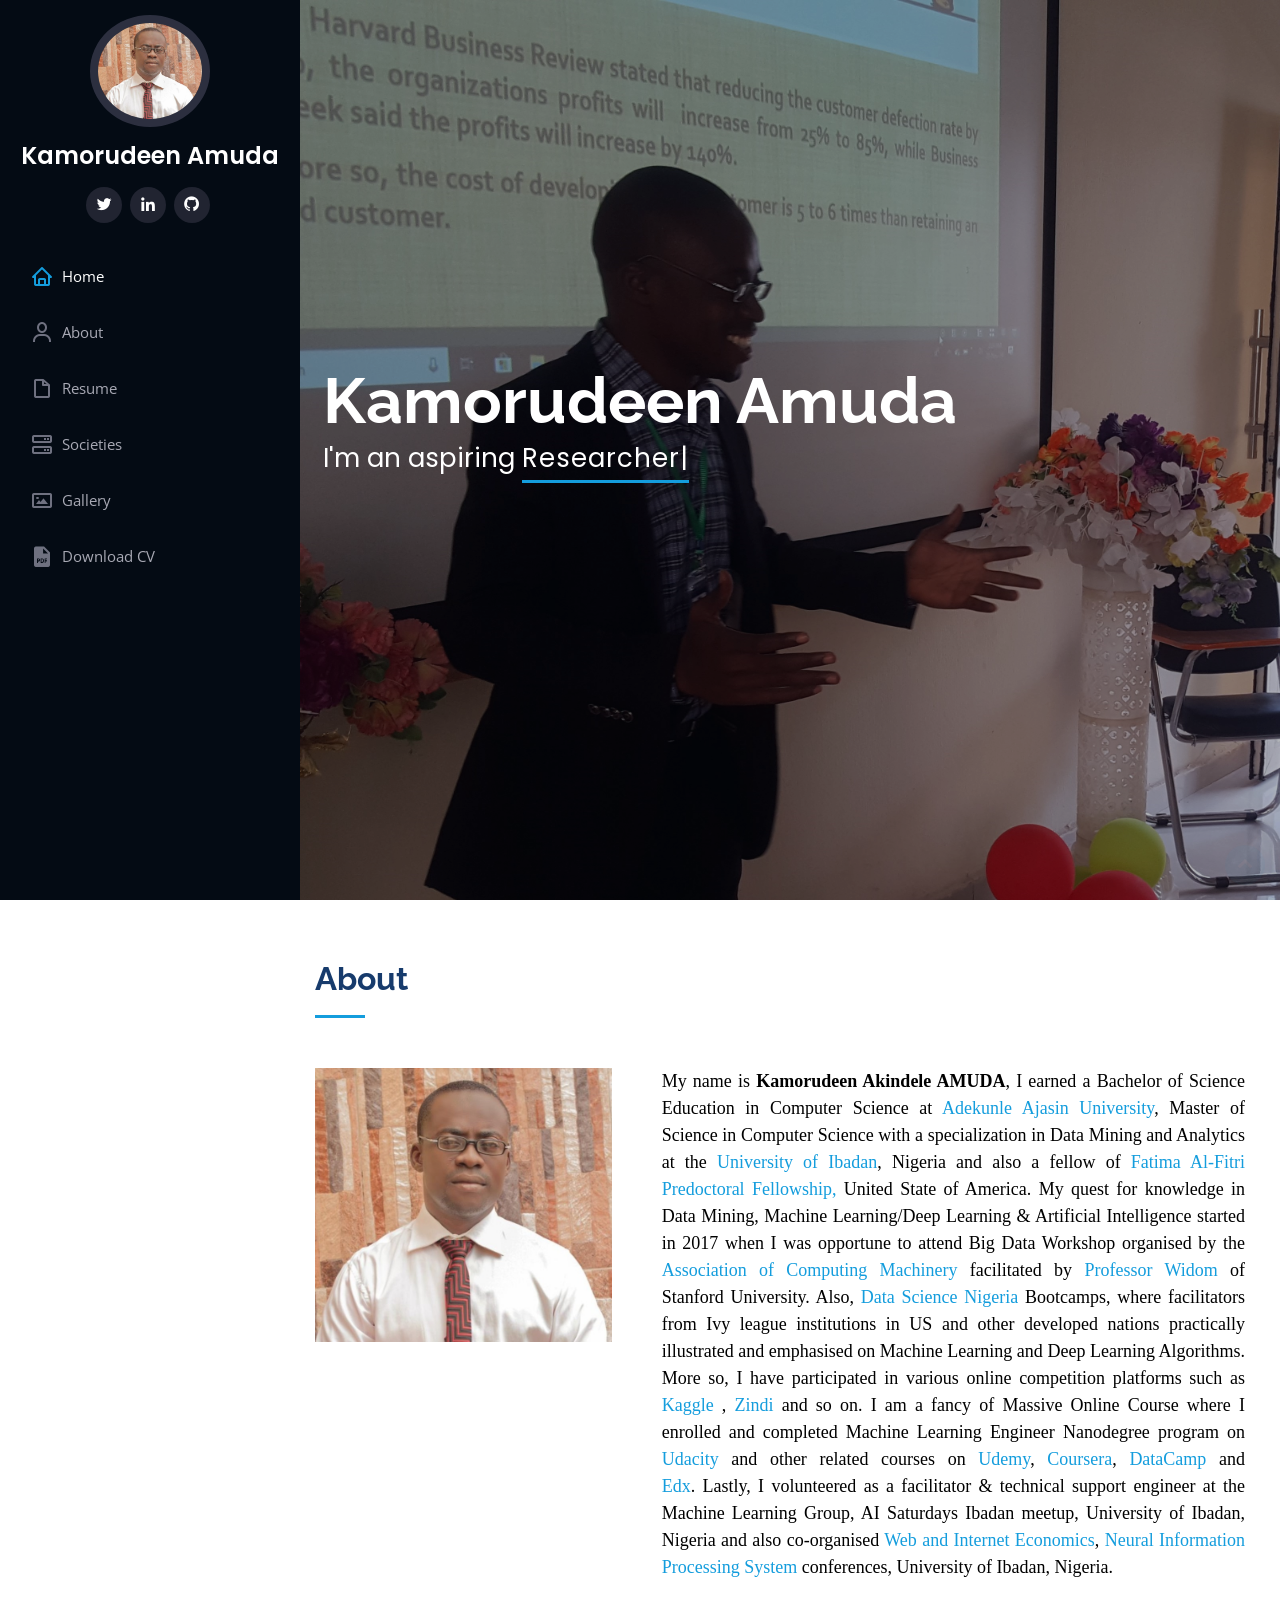
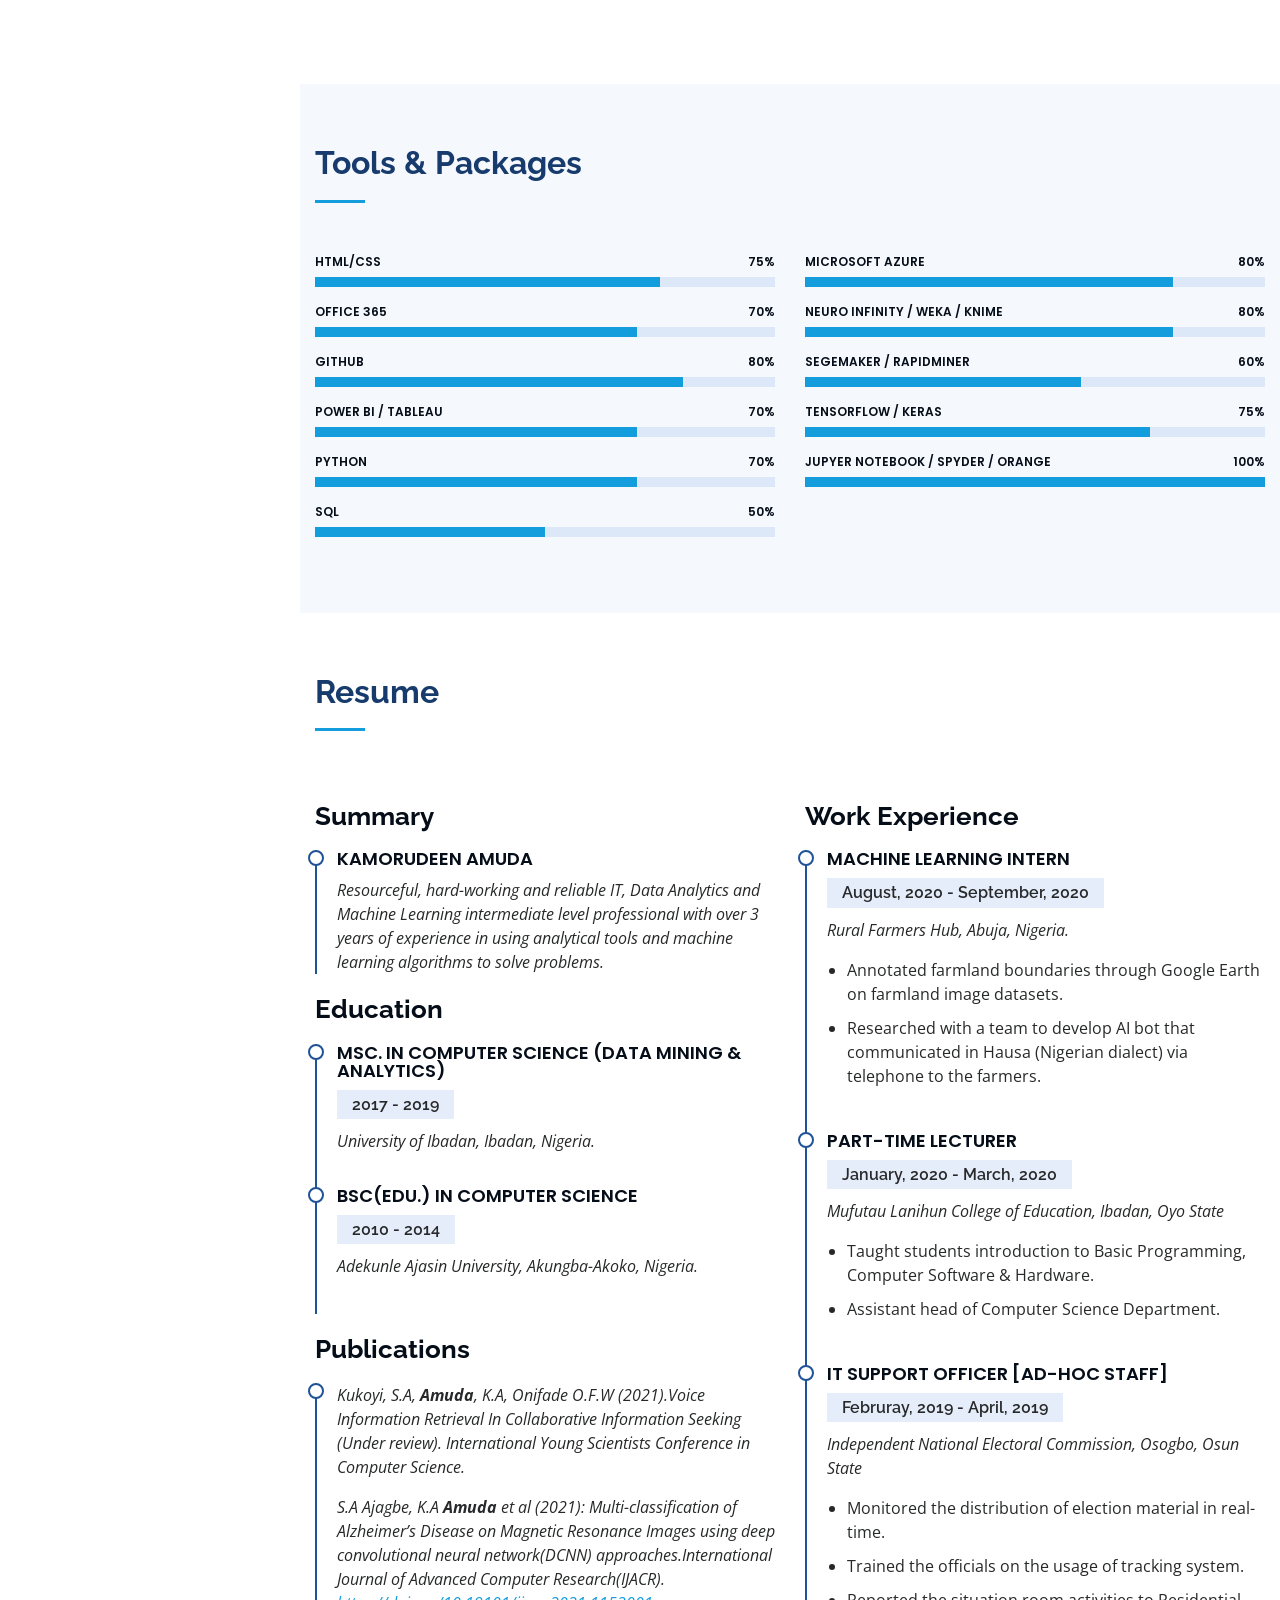
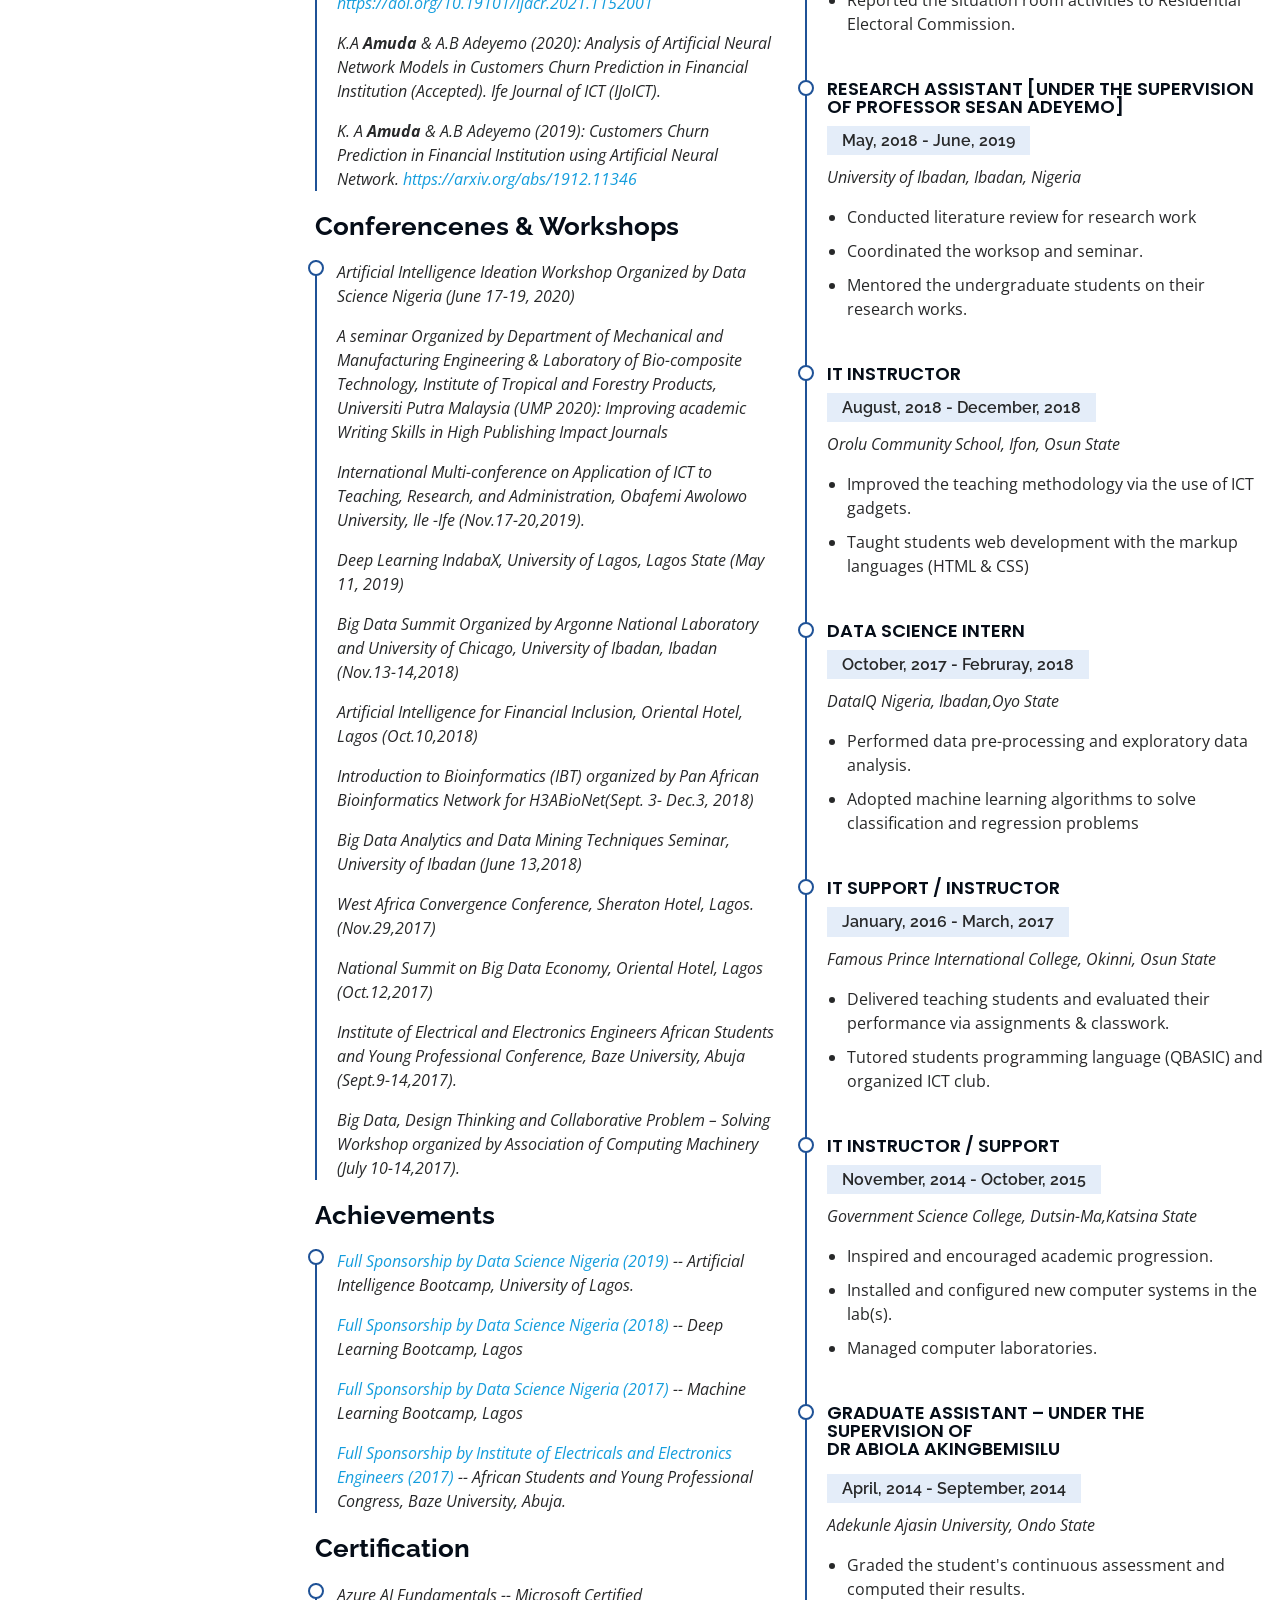
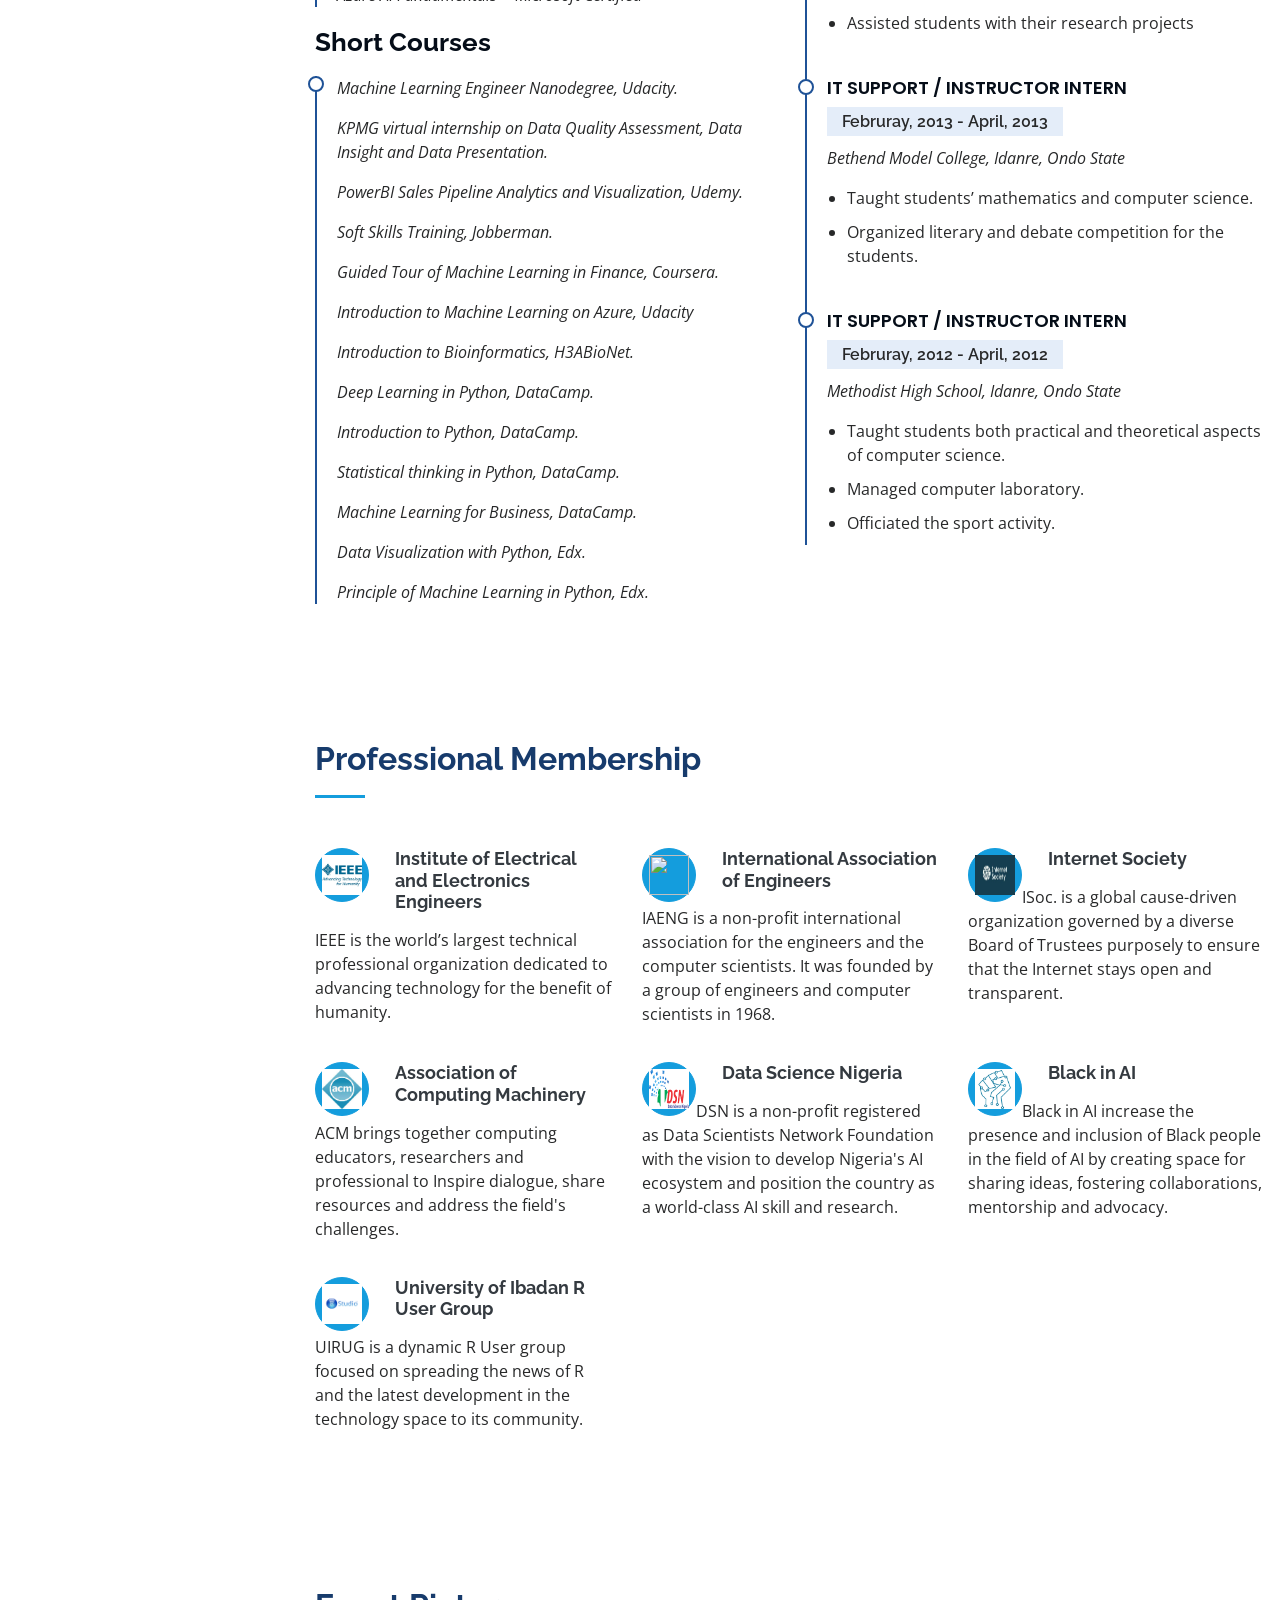
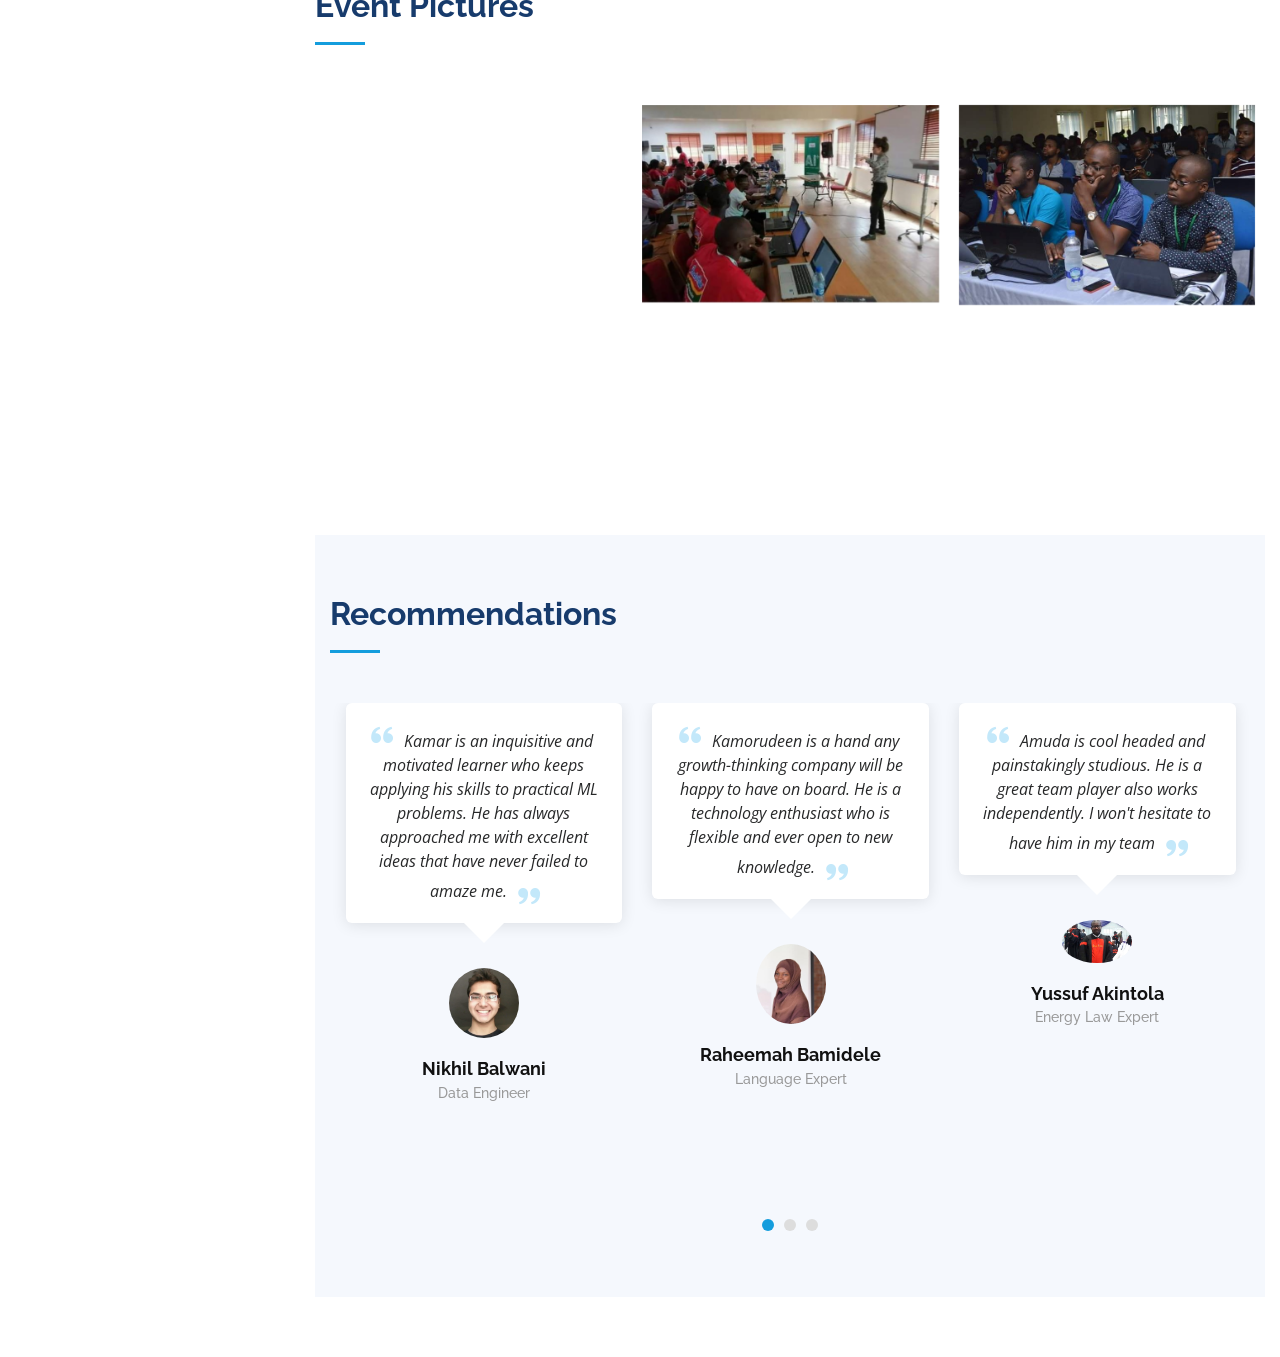
==== commit 90e5ddb5: "Add files via upload" ====
--- a/index.html
+++ b/index.html
@@ -2,38 +2,38 @@
 <html lang="en">
 
 <head>
-  <meta charset="utf-8">
-  <meta content="width=device-width, initial-scale=1.0" name="viewport">
-
-  <title>Kamorudeen Amuda | Data Science Machine Learning Portfolio</title>
-  <meta content="machine learning, data science, data mining researcher, deep learning and
+    <meta charset="utf-8">
+    <meta content="width=device-width, initial-scale=1.0" name="viewport">
+
+    <title>Kamorudeen Amuda | Data Science Machine Learning Portfolio</title>
+    <meta content="machine learning, data science, data mining researcher, deep learning and
   freelancer in Nigeria" name="description">
-  <meta content=" Freelancer, Machine Learning Engineer, Data Mining, Nigeria, Data Science Nigeria" name="keywords">
-  <meta name="author" content="Kamorudeen Akindele Amuda">
-  <meta name="robots" content= "index, follow">
-  <meta http-equiv="content-language" content="en">
-
-
-
-  <!-- Favicons -->
-  <link href="assets/img/favicon.png" rel="icon">
-  <link href="assets/img/apple-touch-icon.png" rel="apple-touch-icon">
-
-  <!-- Google Fonts -->
-  <link href="https://fonts.googleapis.com/css?family=Open+Sans:300,300i,400,400i,600,600i,700,700i|Raleway:300,300i,400,400i,500,500i,600,600i,700,700i|Poppins:300,300i,400,400i,500,500i,600,600i,700,700i" rel="stylesheet">
-
-  <!-- Vendor CSS Files -->
-  <link href="assets/vendor/bootstrap/css/bootstrap.min.css" rel="stylesheet">
-  <link href="assets/vendor/icofont/icofont.min.css" rel="stylesheet">
-  <link href="assets/vendor/boxicons/css/boxicons.min.css" rel="stylesheet">
-  <link href="assets/vendor/venobox/venobox.css" rel="stylesheet">
-  <link href="assets/vendor/owl.carousel/assets/owl.carousel.min.css" rel="stylesheet">
-  <link href="assets/vendor/aos/aos.css" rel="stylesheet">
-
-  <!-- Template Main CSS File -->
-  <link href="assets/css/style.css" rel="stylesheet">
-
-  <!-- =======================================================
+    <meta content=" Freelancer, Machine Learning Engineer, Data Mining, Nigeria, Data Science Nigeria" name="keywords">
+    <meta name="author" content="Kamorudeen Akindele Amuda">
+    <meta name="robots" content="index, follow">
+    <meta http-equiv="content-language" content="en">
+
+
+
+    <!-- Favicons -->
+    <link href="assets/img/favicon.png" rel="icon">
+    <link href="assets/img/apple-touch-icon.png" rel="apple-touch-icon">
+
+    <!-- Google Fonts -->
+    <link href="https://fonts.googleapis.com/css?family=Open+Sans:300,300i,400,400i,600,600i,700,700i|Raleway:300,300i,400,400i,500,500i,600,600i,700,700i|Poppins:300,300i,400,400i,500,500i,600,600i,700,700i" rel="stylesheet">
+
+    <!-- Vendor CSS Files -->
+    <link href="assets/vendor/bootstrap/css/bootstrap.min.css" rel="stylesheet">
+    <link href="assets/vendor/icofont/icofont.min.css" rel="stylesheet">
+    <link href="assets/vendor/boxicons/css/boxicons.min.css" rel="stylesheet">
+    <link href="assets/vendor/venobox/venobox.css" rel="stylesheet">
+    <link href="assets/vendor/owl.carousel/assets/owl.carousel.min.css" rel="stylesheet">
+    <link href="assets/vendor/aos/aos.css" rel="stylesheet">
+
+    <!-- Template Main CSS File -->
+    <link href="assets/css/style.css" rel="stylesheet">
+
+    <!-- =======================================================
   * Template Name: iPortfolio - v1.2.1
   * Template URL: https://bootstrapmade.com/iportfolio-bootstrap-portfolio-websites-template/
   * Author: BootstrapMade.com
@@ -43,711 +43,714 @@
 
 <body>
 
-  <!-- ======= Mobile nav toggle button ======= -->
-  <button type="button" class="mobile-nav-toggle d-xl-none"><i class="icofont-navigation-menu"></i></button>
-
-  <!-- ======= Header ======= -->
-  <header id="header">
-    <div class="d-flex flex-column">
-
-      <div class="profile">
-        <img src="assets/img/profile-img.jpg" alt="" class="img-fluid rounded-circle">
-        <h1 class="text-light"><a href="index.html">Kamorudeen Amuda</a></h1>
-        <div class="social-links mt-3 text-center">
-          <a  target="_blank" href="https://twitter.com/akindelekamar" class="twitter"><i class="bx bxl-twitter"></i></a>
-
-          <a target="_blank" href = "https://www.linkedin.com/in/amudakamorudeen/" class="linkedln" ><i class="bx bxl-linkedin"></i></a>
-          
-          <a target="_blank" href="https://github.com/amudaakindele" class="github"><i class="bx bxl-github"></i></a>
-          
+    <!-- ======= Mobile nav toggle button ======= -->
+    <button type="button" class="mobile-nav-toggle d-xl-none"><i class="icofont-navigation-menu"></i></button>
+
+    <!-- ======= Header ======= -->
+    <header id="header">
+        <div class="d-flex flex-column">
+
+            <div class="profile">
+                <img src="assets/img/profile-img.jpg" alt="" class="img-fluid rounded-circle">
+                <h1 class="text-light"><a href="index.html">Kamorudeen Amuda</a></h1>
+                <div class="social-links mt-3 text-center">
+                    <a target="_blank" href="https://twitter.com/akindelekamar" class="twitter"><i class="bx bxl-twitter"></i></a>
+
+                    <a target="_blank" href="https://www.linkedin.com/in/amudakamorudeen/" class="linkedln"><i class="bx bxl-linkedin"></i></a>
+
+                    <a target="_blank" href="https://github.com/amudaakindele" class="github"><i class="bx bxl-github"></i></a>
+
+                </div>
+            </div>
+
+            <nav class="nav-menu">
+                <ul>
+                    <li class="active"><a href="#hero"><i class="bx bx-home"></i> <span>Home</span></a></li>
+                    <li><a href="#about"><i class="bx bx-user"></i> <span>About</span></a></li>
+                    <li><a href="#resume"><i class="bx bx-file-blank"></i> <span>Resume</span></a></li>
+                    <li><a href="#services"><i class="bx bx-server"></i> Societies</a></li>
+                    <li>
+                        <a href="#gallery"> <i class="bx bx-image"></i>Gallery</a>
+                    </li>
+                    <li><a target="_blank" href="Kamorudeen_CV.pdf"><i class="bx bxs-file-pdf"></i>Download CV</a></li>
+
+
+                </ul>
+            </nav>
+            <!-- .nav-menu -->
+            <button type="button" class="mobile-nav-toggle d-xl-none"><i class="icofont-navigation-menu"></i></button>
+
         </div>
-      </div>
-
-      <nav class="nav-menu">
-        <ul>
-          <li class="active"><a href="#hero"><i class="bx bx-home"></i> <span>Home</span></a></li>
-          <li><a href="#about"><i class="bx bx-user"></i> <span>About</span></a></li>
-          <li><a href="#resume"><i class="bx bx-file-blank"></i> <span>Resume</span></a></li>
-          <li><a href="#services"><i class="bx bx-server"></i> Societies</a></li>
-          <li><a href="#gallery"> <i class="bx bx-image"></i>Gallery</a></li>
-          <li><a target="_blank" href="Kamorudeen_CV.pdf"><i class="bx bxs-file-pdf"></i>Download CV</a></li>
-
-
-        </ul>
-      </nav><!-- .nav-menu -->
-      <button type="button" class="mobile-nav-toggle d-xl-none"><i class="icofont-navigation-menu"></i></button>
-
-    </div>
-  </header><!-- End Header -->
-
-  <!-- ======= Hero Section ======= -->
-  <section id="hero" class="d-flex flex-column justify-content-center align-items-center">
-    <div class="hero-container" data-aos="fade-in">
-      <h1>Kamorudeen Amuda</h1>
-      <p>I'm an aspiring  <span class="typed" data-typed-items="Researcher,Data Scientist, Machine Learning Engineer"></span></p>
-    </div>
-  </section><!-- End Hero -->
-
-  <main id="main">
-
-    <!-- ======= About Section ======= -->
-    <section id="about" class="about">
-      <div class="container">
-
-        <div class="section-title">
-          <h2>About</h2>
-
+    </header>
+    <!-- End Header -->
+
+    <!-- ======= Hero Section ======= -->
+    <section id="hero" class="d-flex flex-column justify-content-center align-items-center">
+        <div class="hero-container" data-aos="fade-in">
+            <h1>Kamorudeen Amuda</h1>
+            <p>I'm an aspiring <span class="typed" data-typed-items="Researcher,Data Scientist, Machine Learning Engineer"></span></p>
         </div>
-
-        <div class="row">
-          <div class="col-lg-4" data-aos="fade-right">
-            <img src="assets/img/profile-img.jpg" class="img-fluid" alt="">
-          </div>
-          <div class="col-lg-8 pt-4 pt-lg-0 content" data-aos="fade-left">
-             <div class="row" style="text-align: justify; margin-left: 20px;margin-right: 20px;">
-                       <font face="georgia, serif" color="#000000" size="4"> <blockquote> My name is&nbsp;<span style="box-sizing: border-box; font-weight: bolder;">Kamorudeen Akindele AMUDA</span>, I earned a Bachelor of Science Education in Computer Science at
-                       	<a target="_blank" href="https://aaua.edu.ng/b/">
+    </section>
+    <!-- End Hero -->
+
+    <main id="main">
+
+        <!-- ======= About Section ======= -->
+        <section id="about" class="about">
+            <div class="container">
+
+                <div class="section-title">
+                    <h2>About</h2>
+
+                </div>
+
+                <div class="row">
+                    <div class="col-lg-4" data-aos="fade-right">
+                        <img src="assets/img/profile-img.jpg" class="img-fluid" alt="">
+                    </div>
+                    <div class="col-lg-8 pt-4 pt-lg-0 content" data-aos="fade-left">
+                        <div class="row" style="text-align: justify; margin-left: 20px;margin-right: 20px;">
+                            <font face="georgia, serif" color="#000000" size="4">
+                                <blockquote> My name is&nbsp;<span style="box-sizing: border-box; font-weight: bolder;">Kamorudeen Akindele AMUDA</span>, I earned a Bachelor of Science Education in Computer Science at
+                                    <a target="_blank" href="https://aaua.edu.ng/b/">
                         Adekunle Ajasin University</a>, Master of Science in Computer Science with a specialization in Data Mining and Analytics at the <a target="_blank" href="http://pgcollege.ui.edu.ng/">
-                        University of Ibadan</a>, Nigeria and also a fellow of <a target="_blank" href="https://www.abidlabs.github.io/fellowship/"> Fatima Al-Fitri Predoctoral Fellowship,</a> United State of America. My quest for knowledge in Data Mining, Machine Learning/Deep Learning &amp; Artificial Intelligence
-                        started in 2017 when I was opportune to attend Big Data Workshop organised by the <a target="_blank" href="https://www.acm.org/">
+                        University of Ibadan</a>, Nigeria and also a fellow of <a target="_blank" href="https://www.fatimafellowship.com/"> Fatima Al-Fitri Predoctoral Fellowship,</a> United State of America. My quest for knowledge in Data Mining, Machine
+                                    Learning/Deep Learning &amp; Artificial Intelligence started in 2017 when I was opportune to attend Big Data Workshop organised by the <a target="_blank" href="https://www.acm.org/">
                        	Association of Computing Machinery</a> facilitated by
-                       <a target="_blank" href="https://profiles.stanford.edu/jennifer-widom">
-
-                       Professor Widom </a> of Stanford University. Also, <a target="_blank" href="https://www.datasciencenigeria.org/">Data Science Nigeria </a>
-                        Bootcamps,&nbsp;where facilitators from Ivy league institutions in US and other developed nations practically illustrated and emphasised on Machine Learning and Deep Learning Algorithms. More so, I have participated in various online competition platforms such as
-                        <a target="_blank" href="https://www.kaggle.com/">
+                                    <a target="_blank" href="https://profiles.stanford.edu/jennifer-widom">
+
+                       Professor Widom </a> of Stanford University. Also, <a target="_blank" href="https://www.datasciencenigeria.org/">Data Science Nigeria </a> Bootcamps,&nbsp;where facilitators from Ivy league institutions
+                                    in US and other developed nations practically illustrated and emphasised on Machine Learning and Deep Learning Algorithms. More so, I have participated in various online competition platforms such as
+                                    <a target="_blank" href="https://www.kaggle.com/">
                         Kaggle </a>, <a target="_blank" href="https://zindi.africa/">
                         Zindi</a> and so on. I am a <span zeum4c0="PR_9_0" data-ddnwab="PR_9_0" data-wpkgv="true" style="">fancy</span> of Massive Online Course where I enrolled and completed Machine Learning Engineer Nanodegree program on
-                        <a target="_blank" href="https://www.udacity.com/">
+                                    <a target="_blank" href="https://www.udacity.com/">
                         Udacity</a>&nbsp;and other related courses on
-                        <a target="_blank" href="https://www.udemy.com/">Udemy</a>,
-                         <a target="_blank" href="http://coursera.org/">
+                                    <a target="_blank" href="https://www.udemy.com/">Udemy</a>,
+                                    <a target="_blank" href="http://coursera.org/">
                         Coursera</a>, <a target="_blank" href="https://www.datacamp.com/">
                         DataCamp</a> and <a target="_blank" href="https://www.edx.org/">
-                        Edx</a>.&nbsp;Lastly, I volunteered as a facilitator &amp; technical support engineer at the Machine Learning Group,
-                        AI Saturdays Ibadan meetup, University of Ibadan, Nigeria and also co-organised
-                        <a target="_blank" href="https://wine2019.cs.columbia.edu/">
+                        Edx</a>.&nbsp;Lastly, I volunteered as a facilitator &amp; technical support engineer at the Machine Learning Group, AI Saturdays Ibadan meetup, University of Ibadan, Nigeria and also co-organised
+                                    <a target="_blank" href="https://wine2019.cs.columbia.edu/">
                     	Web and Internet Economics</a>, <a target="_blank" href="https://nips.cc/Conferences/2019">
-                    	Neural Information Processing System</a> conferences, University of Ibadan, Nigeria. </blockquote> &nbsp;&nbsp; </font> 
+                    	Neural Information Processing System</a> conferences, University of Ibadan, Nigeria. </blockquote> &nbsp;&nbsp; </font>
+
+                        </div>
+                    </div>
+                </div>
 
             </div>
-          </div>
-        </div>
-
-      </div>
-    </section><!-- End About Section -->
-    <!-- ======= Skills Section ======= -->
-    <section id="skills" class="skills section-bg">
-      <div class="container">
-
-        <div class="section-title">
-          <h2>Tools &amp; Packages</h2>
-        </div>
-
-        <div class="row skills-content">
-
-          <div class="col-lg-6" data-aos="fade-up">
-
-            <div class="progress">
-              <span class="skill">HTML/CSS <i class="val">75%</i></span>
-              <div class="progress-bar-wrap">
-                <div class="progress-bar" role="progressbar" aria-valuenow="75" aria-valuemin="0" aria-valuemax="100"></div>
-              </div>
+        </section>
+        <!-- End About Section -->
+        <!-- ======= Skills Section ======= -->
+        <section id="skills" class="skills section-bg">
+            <div class="container">
+
+                <div class="section-title">
+                    <h2>Tools &amp; Packages</h2>
+                </div>
+
+                <div class="row skills-content">
+
+                    <div class="col-lg-6" data-aos="fade-up">
+
+                        <div class="progress">
+                            <span class="skill">HTML/CSS <i class="val">75%</i></span>
+                            <div class="progress-bar-wrap">
+                                <div class="progress-bar" role="progressbar" aria-valuenow="75" aria-valuemin="0" aria-valuemax="100"></div>
+                            </div>
+                        </div>
+
+                        <div class="progress">
+                            <span class="skill">Office 365 <i class="val">70%</i></span>
+                            <div class="progress-bar-wrap">
+                                <div class="progress-bar" role="progressbar" aria-valuenow="70" aria-valuemin="0" aria-valuemax="100"></div>
+                            </div>
+                        </div>
+
+                        <div class="progress">
+                            <span class="skill">Github<i class="val">80%</i></span>
+                            <div class="progress-bar-wrap">
+                                <div class="progress-bar" role="progressbar" aria-valuenow="80" aria-valuemin="0" aria-valuemax="100"></div>
+                            </div>
+                        </div>
+
+                        <div class="progress">
+                            <span class="skill">Power BI / Tableau <i class="val">70%</i></span>
+                            <div class="progress-bar-wrap">
+                                <div class="progress-bar" role="progressbar" aria-valuenow="70" aria-valuemin="0" aria-valuemax="100"></div>
+                            </div>
+                        </div>
+
+
+                        <div class="progress">
+                            <span class="skill">Python <i class="val">70%</i></span>
+                            <div class="progress-bar-wrap">
+                                <div class="progress-bar" role="progressbar" aria-valuenow="70" aria-valuemin="0" aria-valuemax="100"></div>
+                            </div>
+                        </div>
+
+                        <div class="progress">
+                            <span class="skill">SQL <i class="val">50%</i></span>
+                            <div class="progress-bar-wrap">
+                                <div class="progress-bar" role="progressbar" aria-valuenow="50" aria-valuemin="0" aria-valuemax="100"></div>
+                            </div>
+                        </div>
+
+
+                    </div>
+
+                    <div class="col-lg-6" data-aos="fade-up" data-aos-delay="100">
+
+
+                        <div class="progress">
+                            <span class="skill">Microsoft Azure <i class="val">80%</i></span>
+                            <div class="progress-bar-wrap">
+                                <div class="progress-bar" role="progressbar" aria-valuenow="80" aria-valuemin="0" aria-valuemax="100"></div>
+                            </div>
+                        </div>
+                        <div class="progress">
+                            <span class="skill">Neuro Infinity / weka / Knime<i class="val">80%</i></span>
+                            <div class="progress-bar-wrap">
+                                <div class="progress-bar" role="progressbar" aria-valuenow="80" aria-valuemin="0" aria-valuemax="100"></div>
+                            </div>
+                        </div>
+
+                        <div class="progress">
+                            <span class="skill">SegeMaker / RapidMiner<i class="val">60%</i></span>
+                            <div class="progress-bar-wrap">
+                                <div class="progress-bar" role="progressbar" aria-valuenow="60" aria-valuemin="0" aria-valuemax="100"></div>
+                            </div>
+                        </div>
+                        <div class="progress">
+                            <span class="skill">Tensorflow / Keras <i class="val">75%</i></span>
+                            <div class="progress-bar-wrap">
+                                <div class="progress-bar" role="progressbar" aria-valuenow="75" aria-valuemin="0" aria-valuemax="100"></div>
+                            </div>
+                        </div>
+
+                        <div class="progress">
+                            <span class="skill">Jupyer Notebook / Spyder / Orange<i class="val">100%</i></span>
+                            <div class="progress-bar-wrap">
+                                <div class="progress-bar" role="progressbar" aria-valuenow="100" aria-valuemin="0" aria-valuemax="100"></div>
+                            </div>
+                        </div>
+
+
+                    </div>
+
+                </div>
+
             </div>
-
-            <div class="progress">
-              <span class="skill">Office 365 <i class="val">70%</i></span>
-              <div class="progress-bar-wrap">
-                <div class="progress-bar" role="progressbar" aria-valuenow="70" aria-valuemin="0" aria-valuemax="100"></div>
-              </div>
-            </div>
-            
-            <div class="progress">
-              <span class="skill">Github<i class="val">80%</i></span>
-              <div class="progress-bar-wrap">
-                <div class="progress-bar" role="progressbar" aria-valuenow="80" aria-valuemin="0" aria-valuemax="100"></div>
-              </div>
-            </div>
-
-            <div class="progress">
-              <span class="skill">Power BI / Tableau <i class="val">70%</i></span>
-              <div class="progress-bar-wrap">
-                <div class="progress-bar" role="progressbar" aria-valuenow="70" aria-valuemin="0" aria-valuemax="100"></div>
-              </div>
-            </div>
-            
-
-            <div class="progress">
-              <span class="skill">Python <i class="val">70%</i></span>
-              <div class="progress-bar-wrap">
-                <div class="progress-bar" role="progressbar" aria-valuenow="70" aria-valuemin="0" aria-valuemax="100"></div>
-              </div>
-            </div>
-
-            <div class="progress">
-              <span class="skill">SQL <i class="val">50%</i></span>
-              <div class="progress-bar-wrap">
-                <div class="progress-bar" role="progressbar" aria-valuenow="50" aria-valuemin="0" aria-valuemax="100"></div>
-              </div>
-            </div>
-
-            
-          </div>
-
-          <div class="col-lg-6" data-aos="fade-up" data-aos-delay="100">
-
-
-            <div class="progress">
-              <span class="skill">Microsoft Azure <i class="val">80%</i></span>
-              <div class="progress-bar-wrap">
-                <div class="progress-bar" role="progressbar" aria-valuenow="80" aria-valuemin="0" aria-valuemax="100"></div>
-              </div>
-            </div>
-            <div class="progress">
-              <span class="skill">Neuro Infinity / weka / Knime<i class="val">80%</i></span>
-              <div class="progress-bar-wrap">
-                <div class="progress-bar" role="progressbar" aria-valuenow="80" aria-valuemin="0" aria-valuemax="100"></div>
-              </div>
-            </div>
-
-            <div class="progress">
-              <span class="skill">SegeMaker / RapidMiner<i class="val">60%</i></span>
-              <div class="progress-bar-wrap">
-                <div class="progress-bar" role="progressbar" aria-valuenow="60" aria-valuemin="0" aria-valuemax="100"></div>
-              </div>
-            </div>
-            <div class="progress">
-              <span class="skill">Tensorflow / Keras <i class="val">75%</i></span>
-              <div class="progress-bar-wrap">
-                <div class="progress-bar" role="progressbar" aria-valuenow="75" aria-valuemin="0" aria-valuemax="100"></div>
-              </div>
-            </div>
-    
-            <div class="progress">
-              <span class="skill">Jupyer Notebook / Spyder / Orange<i class="val">100%</i></span>
-              <div class="progress-bar-wrap">
-                <div class="progress-bar" role="progressbar" aria-valuenow="100" aria-valuemin="0" aria-valuemax="100"></div>
-              </div>
-            </div>
-            
-
-          </div>
-
-        </div>
-
-      </div>
-    </section><!-- End Skills Section -->
-
-    <!-- ======= Resume Section ======= -->
-    <section id="resume" class="resume">
-      <div class="container">
-
-        <div class="section-title">
-          <h2>Resume</h2>
-          </div>
-
-        <div class="row">
-          <div class="col-lg-6" data-aos="fade-up">
-            <h3 class="resume-title">Summary</h3>
-            <div class="resume-item pb-0">
-              <h4>Kamorudeen Amuda</h4>
-              <p>
-
-                 <em>Resourceful, hard-working and reliable IT, Data Analytics and Machine Learning intermediate level professional with over 3 years of experience in using analytical tools 
+        </section>
+        <!-- End Skills Section -->
+
+        <!-- ======= Resume Section ======= -->
+        <section id="resume" class="resume">
+            <div class="container">
+
+                <div class="section-title">
+                    <h2>Resume</h2>
+                </div>
+
+                <div class="row">
+                    <div class="col-lg-6" data-aos="fade-up">
+                        <h3 class="resume-title">Summary</h3>
+                        <div class="resume-item pb-0">
+                            <h4>Kamorudeen Amuda</h4>
+                            <p>
+
+                                <em>Resourceful, hard-working and reliable IT, Data Analytics and Machine Learning intermediate level professional with over 3 years of experience in using analytical tools 
                   and machine learning algorithms to solve problems.
                   </em></p>
-                </div>
-
-            <h3 class="resume-title">Education</h3>
-            
-            <div class="resume-item">
-              <h4>MSc. in Computer Science (Data Mining &amp; Analytics)</h4>
-              <h5>2017 - 2019</h5>
-              <p><em>University of Ibadan, Ibadan, Nigeria.</em></p>
-
-              </div>
-            <div class="resume-item">
-              <h4>BSc(Edu.) in Computer Science</h4>
-              <h5>2010 - 2014</h5>
-              <p><em>Adekunle Ajasin University, Akungba-Akoko, Nigeria.</em></p>
-            </p>
-              </div>
-              <h3 class="resume-title">Publications</h3>
-              <div class="resume-item pb-0">
-
-
-                <p><em>Kukoyi, S.A, <b>Amuda</b>, K.A, Onifade O.F.W (2021).Voice Information Retrieval In Collaborative Information Seeking (Under review). 
+                        </div>
+
+                        <h3 class="resume-title">Education</h3>
+
+                        <div class="resume-item">
+                            <h4>MSc. in Computer Science (Data Mining &amp; Analytics)</h4>
+                            <h5>2017 - 2019</h5>
+                            <p><em>University of Ibadan, Ibadan, Nigeria.</em></p>
+
+                        </div>
+                        <div class="resume-item">
+                            <h4>BSc(Edu.) in Computer Science</h4>
+                            <h5>2010 - 2014</h5>
+                            <p><em>Adekunle Ajasin University, Akungba-Akoko, Nigeria.</em></p>
+                            </p>
+                        </div>
+                        <h3 class="resume-title">Publications</h3>
+                        <div class="resume-item pb-0">
+
+
+                            <p><em>Kukoyi, S.A, <b>Amuda</b>, K.A, Onifade O.F.W (2021).Voice Information Retrieval In Collaborative Information Seeking (Under review). 
                 International Young Scientists Conference in Computer Science.</em></p>
 
-              <p><em>S.A Ajagbe, K.A <b>Amuda</b> et al (2021): Multi-classification of Alzheimer’s Disease on Magnetic Resonance Images using deep convolutional neural network(DCNN) 
-                  approaches.International Journal of Advanced Computer Research(IJACR). <a href ="https://doi.org/10.19101/ijacr.2021.1152001"  target = "_blank">https://doi.org/10.19101/ijacr.2021.1152001</a></em></p> 
-
-                  <p><em> K.A <b>Amuda</b> & A.B Adeyemo (2020): Analysis of Artificial Neural Network Models in Customers Churn Prediction in Financial Institution (Accepted). 
+                            <p><em>S.A Ajagbe, K.A <b>Amuda</b> et al (2021): Multi-classification of Alzheimer’s Disease on Magnetic Resonance Images using deep convolutional neural network(DCNN) 
+                  approaches.International Journal of Advanced Computer Research(IJACR). <a href ="https://doi.org/10.19101/ijacr.2021.1152001"  target = "_blank">https://doi.org/10.19101/ijacr.2021.1152001</a></em></p>
+
+                            <p><em> K.A <b>Amuda</b> & A.B Adeyemo (2020): Analysis of Artificial Neural Network Models in Customers Churn Prediction in Financial Institution (Accepted). 
                   Ife Journal of ICT (IJoICT).</em></p>
 
 
-                <p><em>K. A <b>Amuda</b> & A.B Adeyemo (2019): Customers Churn Prediction in Financial Institution using Artificial Neural Network.
+                            <p><em>K. A <b>Amuda</b> & A.B Adeyemo (2019): Customers Churn Prediction in Financial Institution using Artificial Neural Network.
                   <a href ="https://arxiv.org/abs/1912.11346"  target = "_blank">https://arxiv.org/abs/1912.11346</a></em></p>
-              </div>
-              <h3 class="resume-title">Conferencenes &amp; Workshops</h3>
-              <div class="resume-item pb-0">
-                 
-                 <p>
-                  <em> Artificial Intelligence Ideation Workshop Organized by Data Science Nigeria (June 17-19, 2020)
+                        </div>
+                        <h3 class="resume-title">Conferencenes &amp; Workshops</h3>
+                        <div class="resume-item pb-0">
+
+                            <p>
+                                <em> Artificial Intelligence Ideation Workshop Organized by Data Science Nigeria (June 17-19, 2020)
                   </em>
-                </p>
-                      <p>
-                  <em> A seminar Organized by Department of Mechanical and Manufacturing Engineering & Laboratory of Bio-composite Technology,
+                            </p>
+                            <p>
+                                <em> A seminar Organized by Department of Mechanical and Manufacturing Engineering & Laboratory of Bio-composite Technology,
                    Institute of Tropical and Forestry Products, Universiti Putra Malaysia (UMP 2020): Improving academic Writing Skills in High Publishing Impact Journals
                   </em>
-                </p>
-                
-
-      
-                <p>
-                  <em>International Multi-conference on Application of ICT to Teaching,
+                            </p>
+
+
+
+                            <p>
+                                <em>International Multi-conference on Application of ICT to Teaching,
                   Research, and Administration, Obafemi Awolowo University, Ile -Ife (Nov.17-20,2019).</em></p>
-                <p>
-                  <em>Deep Learning IndabaX, University of Lagos, Lagos State (May 11, 2019)</em>
-                </p>
-                <p>
-                  <em>Big Data Summit Organized by Argonne National Laboratory and University of Chicago, University of Ibadan, Ibadan (Nov.13-14,2018)</em>
-                </p>
-                  
-                <p>
-                  <em>Artificial Intelligence for Financial Inclusion, Oriental Hotel, Lagos (Oct.10,2018)</em>
-                </p>
-                <p>
-                  <em>Introduction to Bioinformatics (IBT) organized by Pan African Bioinformatics Network for H3ABioNet(Sept. 3- Dec.3, 2018)
+                            <p>
+                                <em>Deep Learning IndabaX, University of Lagos, Lagos State (May 11, 2019)</em>
+                            </p>
+                            <p>
+                                <em>Big Data Summit Organized by Argonne National Laboratory and University of Chicago, University of Ibadan, Ibadan (Nov.13-14,2018)</em>
+                            </p>
+
+                            <p>
+                                <em>Artificial Intelligence for Financial Inclusion, Oriental Hotel, Lagos (Oct.10,2018)</em>
+                            </p>
+                            <p>
+                                <em>Introduction to Bioinformatics (IBT) organized by Pan African Bioinformatics Network for H3ABioNet(Sept. 3- Dec.3, 2018)
                   </em>
-                </p>
-                <p>
-                  <em>Big Data Analytics and Data Mining Techniques Seminar, University of Ibadan (June 13,2018)</em>
-                </p>
-                <p>
-                  <em>West Africa Convergence Conference, Sheraton Hotel, Lagos.(Nov.29,2017)</em>
-                </p>
-                
-                <p>
-                  <em>National Summit on Big Data Economy, Oriental Hotel, Lagos (Oct.12,2017)</em>
-                </p>
-                <p>
-                  <em>Institute of Electrical and Electronics Engineers African Students and Young Professional Conference, Baze University, Abuja (Sept.9-14,2017).</em>
-                </p>
-                <p>
-                  <em>Big Data, Design Thinking and Collaborative Problem – Solving Workshop organized by Association of Computing Machinery (July 10-14,2017).</em>
-                </p>
-              </div>
-
-            <h3 class="resume-title">Achievements</h3>
-              <div class="resume-item pb-0">
-
-               <p>
-                <em> <a target="_blank" href="https://www.datasciencenigeria.org/2019candidates/"> Full Sponsorship by Data Science Nigeria (2019)</a>
+                            </p>
+                            <p>
+                                <em>Big Data Analytics and Data Mining Techniques Seminar, University of Ibadan (June 13,2018)</em>
+                            </p>
+                            <p>
+                                <em>West Africa Convergence Conference, Sheraton Hotel, Lagos.(Nov.29,2017)</em>
+                            </p>
+
+                            <p>
+                                <em>National Summit on Big Data Economy, Oriental Hotel, Lagos (Oct.12,2017)</em>
+                            </p>
+                            <p>
+                                <em>Institute of Electrical and Electronics Engineers African Students and Young Professional Conference, Baze University, Abuja (Sept.9-14,2017).</em>
+                            </p>
+                            <p>
+                                <em>Big Data, Design Thinking and Collaborative Problem – Solving Workshop organized by Association of Computing Machinery (July 10-14,2017).</em>
+                            </p>
+                        </div>
+
+                        <h3 class="resume-title">Achievements</h3>
+                        <div class="resume-item pb-0">
+
+                            <p>
+                                <em> <a target="_blank" href="https://www.datasciencenigeria.org/2019candidates/"> Full Sponsorship by Data Science Nigeria (2019)</a>
                 -- Artificial Intelligence Bootcamp, University of Lagos.  </em>
-                </p>
-                <p>
-                <em> <a target="_blank" href="https://www.datasciencenigeria.org/deep-learning-2018/"> Full Sponsorship by Data Science Nigeria (2018)</a>
+                            </p>
+                            <p>
+                                <em> <a target="_blank" href="https://www.datasciencenigeria.org/deep-learning-2018/"> Full Sponsorship by Data Science Nigeria (2018)</a>
                 -- Deep Learning Bootcamp, Lagos </em>
-                </p>
-
-                <p>
-                <em> <a target="_blank" href="https://www.datasciencenigeria.org/bootcamp/"> Full Sponsorship by Data Science Nigeria (2017)</a>
+                            </p>
+
+                            <p>
+                                <em> <a target="_blank" href="https://www.datasciencenigeria.org/bootcamp/"> Full Sponsorship by Data Science Nigeria (2017)</a>
                 -- Machine Learning Bootcamp, Lagos </em>
-                </p>
-                
-                <p>
-                <em> <a target="_blank" href="https://site.ieee.org/nigeria/2017/09/17/nigeria-hosts-the-first-african-student-and-young-professional-congress/"> Full Sponsorship by Institute of Electricals and Electronics Engineers (2017)</a>
+                            </p>
+
+                            <p>
+                                <em> <a target="_blank" href="https://site.ieee.org/nigeria/2017/09/17/nigeria-hosts-the-first-african-student-and-young-professional-congress/"> Full Sponsorship by Institute of Electricals and Electronics Engineers (2017)</a>
                 -- African Students and Young Professional Congress, Baze University, Abuja. </em>
-                </p>
-
-              </div>
-          
-
-              <h3 class="resume-title">Certification</h3>
-              <div class="resume-item pb-0">
-
-               <p>
-                <em> Azure AI Fundamentals -- Microsoft Certified </em>
-                </p>
-              </div>
-
-                <h3 class="resume-title">Short Courses</h3>
-              <div class="resume-item pb-0">
-
-              <p><em> Machine Learning Engineer Nanodegree, Udacity.</em></p>
-              <p><em> KPMG virtual internship on Data Quality Assessment, Data Insight and Data Presentation.</em></p>
-               <p><em> PowerBI Sales Pipeline Analytics and Visualization, Udemy.</em></p>
-               <p><em> Soft Skills Training, Jobberman.</em></p>
-               <p><em> Guided Tour of Machine Learning in Finance, Coursera.</em></p>
-               <p><em> Introduction to Machine Learning on Azure, Udacity</em></p>
-               <p><em> Introduction to Bioinformatics, H3ABioNet.</em></p>
-               <p><em> Deep Learning in Python, DataCamp.</em></p>
-               <p><em> Introduction to Python, DataCamp.</em></p>
-               <p><em> Statistical thinking in Python, DataCamp.</em></p>
-               <p><em> Machine Learning for Business, DataCamp.</em></p>
-               <p><em> Data Visualization with Python, Edx.</em></p>
-               <p><em> Principle of Machine Learning in Python, Edx.</em></p>
-
-              </div>
-
+                            </p>
+
+                        </div>
+
+
+                        <h3 class="resume-title">Certification</h3>
+                        <div class="resume-item pb-0">
+
+                            <p>
+                                <em> Azure AI Fundamentals -- Microsoft Certified </em>
+                            </p>
+                        </div>
+
+                        <h3 class="resume-title">Short Courses</h3>
+                        <div class="resume-item pb-0">
+
+                            <p><em> Machine Learning Engineer Nanodegree, Udacity.</em></p>
+                            <p><em> KPMG virtual internship on Data Quality Assessment, Data Insight and Data Presentation.</em></p>
+                            <p><em> PowerBI Sales Pipeline Analytics and Visualization, Udemy.</em></p>
+                            <p><em> Soft Skills Training, Jobberman.</em></p>
+                            <p><em> Guided Tour of Machine Learning in Finance, Coursera.</em></p>
+                            <p><em> Introduction to Machine Learning on Azure, Udacity</em></p>
+                            <p><em> Introduction to Bioinformatics, H3ABioNet.</em></p>
+                            <p><em> Deep Learning in Python, DataCamp.</em></p>
+                            <p><em> Introduction to Python, DataCamp.</em></p>
+                            <p><em> Statistical thinking in Python, DataCamp.</em></p>
+                            <p><em> Machine Learning for Business, DataCamp.</em></p>
+                            <p><em> Data Visualization with Python, Edx.</em></p>
+                            <p><em> Principle of Machine Learning in Python, Edx.</em></p>
+
+                        </div>
+
+                    </div>
+
+                    <div class="col-lg-6" data-aos="fade-up" data-aos-delay="100">
+                        <h3 class="resume-title">Work Experience</h3>
+
+                        <div class="resume-item">
+                            <h4>Machine Learning Intern</h4>
+                            <h5>August, 2020 - September, 2020</h5>
+                            <p><em>Rural Farmers Hub, Abuja, Nigeria.</em></p>
+                            <ul>
+                                <li>Annotated farmland boundaries through Google Earth on farmland image datasets.</li>
+                                <li>Researched with a team to develop AI bot that communicated in Hausa (Nigerian dialect) via telephone to the farmers.
+                                </li>
+                            </ul>
+                        </div>
+
+                        <div class="resume-item">
+                            <h4> Part-time Lecturer</h4>
+                            <h5>January, 2020 - March, 2020</h5>
+                            <p><em>Mufutau Lanihun College of Education, Ibadan, Oyo State</em></p>
+                            <ul>
+                                <li>Taught students introduction to Basic Programming, Computer Software & Hardware.</li>
+                                <li>Assistant head of Computer Science Department.</li>
+
+                            </ul>
+                        </div>
+
+                        <div class="resume-item">
+                            <h4>IT Support Officer [Ad-hoc Staff]</h4>
+                            <h5>Februray, 2019 - April, 2019</h5>
+                            <p><em>Independent National Electoral Commission, Osogbo, Osun State</em></p>
+                            <ul>
+                                <li>Monitored the distribution of election material in real-time.</li>
+                                <li>Trained the officials on the usage of tracking system.</li>
+                                <li>Reported the situation room activities to Residential Electoral Commission.</li>
+                            </ul>
+                        </div>
+
+                        <div class="resume-item">
+                            <h4>Research Assistant [Under the Supervision of Professor Sesan Adeyemo]</h4>
+                            <h5>May, 2018 - June, 2019</h5>
+                            <p><em>University of Ibadan, Ibadan, Nigeria</em></p>
+                            <ul>
+                                <li>Conducted literature review for research work</li>
+                                <li>Coordinated the worksop and seminar.</li>
+                                <li>Mentored the undergraduate students on their research works.</li>
+                            </ul>
+                        </div>
+
+                        <div class="resume-item">
+                            <h4>IT Instructor</h4>
+                            <h5>August, 2018 - December, 2018</h5>
+                            <p><em>Orolu Community School, Ifon, Osun State</em></p>
+                            <ul>
+                                <li>Improved the teaching methodology via the use of ICT gadgets.</li>
+                                <li>Taught students web development with the markup languages (HTML & CSS)</li>
+                            </ul>
+                        </div>
+
+                        <div class="resume-item">
+                            <h4>Data Science Intern</h4>
+                            <h5>October, 2017 - Februray, 2018</h5>
+                            <p><em>DataIQ Nigeria, Ibadan,Oyo State</em></p>
+                            <ul>
+                                <li>Performed data pre-processing and exploratory data analysis.</li>
+                                <li>Adopted machine learning algorithms to solve classification and regression problems</li>
+
+                            </ul>
+                        </div>
+                        <div class="resume-item">
+                            <h4>IT Support / Instructor</h4>
+                            <h5>January, 2016 - March, 2017</h5>
+                            <p><em>Famous Prince International College, Okinni, Osun State</em></p>
+                            <ul>
+                                <li>Delivered teaching students and evaluated their performance via assignments & classwork.</li>
+                                <li>Tutored students programming language (QBASIC) and organized ICT club.</li>
+                            </ul>
+                        </div>
+
+                        <div class="resume-item">
+                            <h4>IT Instructor / Support</h4>
+                            <h5>November, 2014 - October, 2015</h5>
+                            <p><em>Government Science College, Dutsin-Ma,Katsina State</em></p>
+                            <ul>
+                                <li>Inspired and encouraged academic progression.</li>
+                                <li>Installed and configured new computer systems in the lab(s).</li>
+                                <li>Managed computer laboratories.</li>
+                            </ul>
+                        </div>
+
+                        <div class="resume-item">
+                            <h4>Graduate Assistant – Under the Supervision of
+                                <p>Dr Abiola Akingbemisilu</p>
+                            </h4>
+                            <h5>April, 2014 - September, 2014</h5>
+                            <p><em>Adekunle Ajasin University, Ondo State</em></p>
+                            <ul>
+                                <li>Graded the student's continuous assessment and computed their results.</li>
+                                <li>Assisted students with their research projects</li>
+                            </ul>
+                        </div>
+
+                        <div class="resume-item">
+                            <h4>IT Support / Instructor Intern</h4>
+                            <h5>Februray, 2013 - April, 2013</h5>
+                            <p><em>Bethend Model College, Idanre, Ondo State</em></p>
+                            <ul>
+                                <li>Taught students’ mathematics and computer science.</li>
+                                <li>Organized literary and debate competition for the students.</li>
+
+                            </ul>
+                        </div>
+                        <div class="resume-item">
+                            <h4>IT Support / Instructor Intern</h4>
+                            <h5>Februray, 2012 - April, 2012</h5>
+                            <p><em>Methodist High School, Idanre, Ondo State</em></p>
+                            <ul>
+                                <li>Taught students both practical and theoretical aspects of computer science.</li>
+                                <li>Managed computer laboratory.</li>
+                                <li>Officiated the sport activity.
+                                </li>
+                            </ul>
+                        </div>
+                    </div>
+                </div>
             </div>
-
-          <div class="col-lg-6" data-aos="fade-up" data-aos-delay="100">
-            <h3 class="resume-title">Work Experience</h3>
-
-            <div class="resume-item">
-              <h4>Machine Learning Intern</h4>
-              <h5>August, 2020 - September, 2020</h5>
-              <p><em>Rural Farmers Hub, Abuja, Nigeria.</em></p>
-              <ul>
-                <li>Annotated farmland boundaries through Google Earth on farmland image datasets.</li>
-                <li>Researched with a team to develop AI bot that communicated in Hausa (Nigerian dialect) via telephone to the farmers. 
-                 </li>
-              </ul>
-                </div>
-
-            <div class="resume-item">
-              <h4> Part-time Lecturer</h4>
-              <h5>January, 2020 - March, 2020</h5>
-              <p><em>Mufutau Lanihun College of Education, Ibadan, Oyo State</em></p>
-              <ul>
-                <li>Taught students introduction to Basic Programming, Computer Software & Hardware.</li>
-                <li>Assistant head of Computer Science Department.</li>
-            
-              </ul>
-            </div>
-
-            <div class="resume-item">
-              <h4>IT Support Officer [Ad-hoc Staff]</h4>
-              <h5>Februray, 2019 - April, 2019</h5>
-              <p><em>Independent National Electoral Commission, Osogbo, Osun State</em></p>
-              <ul>
-                <li>Monitored the distribution of election material in real-time.</li>
-                <li>Trained the officials on the usage of tracking system.</li>
-                <li>Reported the situation room activities to Residential Electoral Commission.</li>
-              </ul>
-                </div>
-
-                <div class="resume-item">
-              <h4>Research Assistant [Under the Supervision of Professor Sesan Adeyemo]</h4>
-              <h5>May, 2018 - June, 2019</h5>
-              <p><em>University of Ibadan, Ibadan, Nigeria</em></p>
-              <ul>
-                <li>Conducted literature review for research work</li>
-                <li>Coordinated the worksop and seminar.</li>
-                <li>Mentored the undergraduate students on their research works.</li>
-              </ul>
-                </div>
-
-                <div class="resume-item">
-                  <h4>IT Instructor</h4>
-                  <h5>August, 2018 - December, 2018</h5>
-                  <p><em>Orolu Community School, Ifon, Osun State</em></p>
-                  <ul>
-                    <li>Improved the teaching methodology via the use of ICT gadgets.</li>
-                    <li>Taught students web development with the markup languages (HTML & CSS)</li>
-                  </ul>
-                    </div>
-
-              <div class="resume-item">
-                <h4>Data Science Intern</h4>
-                <h5>October, 2017 - Februray, 2018</h5>
-                <p><em>DataIQ Nigeria, Ibadan,Oyo State</em></p>
-                <ul>
-                  <li>Performed data pre-processing and exploratory data analysis.</li>
-                  <li>Adopted machine learning algorithms to solve classification and regression problems</li>
-            
-                </ul>
-                </div>
-                <div class="resume-item">
-                  <h4>IT Support / Instructor</h4>
-                  <h5>January, 2016 - March, 2017</h5>
-                  <p><em>Famous Prince International College, Okinni, Osun State</em></p>
-                  <ul>
-                    <li>Delivered teaching students and evaluated their performance via assignments & classwork.</li>
-                    <li>Tutored students programming language (QBASIC) and organized ICT club.</li>
-                  </ul>
-              </div>
-
-              <div class="resume-item">
-                <h4>IT Instructor / Support</h4>
-                <h5>November, 2014 - October, 2015</h5>
-                <p><em>Government Science College, Dutsin-Ma,Katsina State</em></p>
-                <ul>
-                  <li>Inspired and encouraged academic progression.</li>
-                  <li>Installed and configured new computer systems in the lab(s).</li>
-                  <li>Managed computer laboratories.</li>
-                </ul>
-                </div>
-
-                <div class="resume-item">
-                <h4>Graduate Assistant – Under the Supervision of <p>Dr Abiola Akingbemisilu</p></h4>
-                <h5>April, 2014 - September, 2014</h5>
-                <p><em>Adekunle Ajasin University, Ondo State</em></p>
-                <ul>
-                  <li>Graded the student's continuous assessment and computed their results.</li>
-                  <li>Assisted students with their research projects</li>
-                </ul>
-                </div>
-
-                <div class="resume-item">
-                  <h4>IT Support / Instructor Intern</h4>
-                  <h5>Februray, 2013 - April, 2013</h5>
-                  <p><em>Bethend Model College, Idanre, Ondo State</em></p>
-                  <ul>
-                    <li>Taught students’ mathematics and computer science.</li>
-                    <li>Organized literary and debate competition for the students.</li>
-                
-                  </ul>
-                  </div>
-                <div class="resume-item">
-                  <h4>IT Support / Instructor Intern</h4>
-                  <h5>Februray, 2012 - April, 2012</h5>
-                  <p><em>Methodist High School, Idanre, Ondo State</em></p>
-                  <ul>
-                    <li>Taught students both practical and theoretical aspects of computer science.</li>
-                    <li>Managed computer laboratory.</li>
-                    <li>Officiated the sport activity.
-                    </li>
-                  </ul>
-                  </div>
-                </div>
-        </div>
-      </div>
-    </section><!-- End Resume Section -->
-
-
-    <!-- ======= Services Section ======= -->
-    <section id="services" class="services">
-      <div class="container">
-
-        <div class="section-title">
-          <h2>Professional Membership</h2>
-          </div>
-
-        <div class="row">
-
-          <div class="col-lg-4 col-md-6 icon-box" data-aos="fade-up" data-aos-delay="100">
-            <div class="icon"><img src="assets/img/ieee.png" alt="" height="40px" width="40px"></div>
-            <h4 class="title"><a target="_blank" href="https://www.ieee.org/">Institute of Electrical and Electronics Engineers</a></h4>
-            <p>
-              <block>
-              IEEE is the world’s largest technical professional organization dedicated to advancing technology for the benefit of humanity.</block>
-            </p>
-            </div>
-          <div class="col-lg-4 col-md-6 icon-box" data-aos="fade-up" data-aos-delay="200">
-            <div class="icon"><img src="assets/img/iaeng.jpg" alt="" height="40px" width="40px"></div>
-
-            <h4 class="title"><a target="_blank" href="http://www.iaeng.org/">International Association of Engineers</a></h4>
-            <p>
-              <block>
-              IAENG is a non-profit international association for the engineers and the computer scientists.
-              It was founded by a group of engineers and computer scientists in 1968.</block>
-            </p>
-            </div>
-          <div class="col-lg-4 col-md-6 icon-box" data-aos="fade-up" data-aos-delay="300">
-            <div class="icon"><img src="assets/img/isoc.jpg" alt="" height="40px" width="40px"></div>
-            <h4 class="title"><a target="_blank" href="https://www.internetsociety.org/">Internet Society</a></h4>
-            <p>
-              <block>ISoc. is a global cause-driven organization governed by a diverse Board of Trustees purposely to ensure that the Internet stays open and transparent.</block>
-            </p>
-          </div>
-
-              <div class="col-lg-4 col-md-6 icon-box" data-aos="fade-up">
-            <div class="icon"><img src="assets/img/acm.jpg" alt="" height="40px" width="40px"></div>
-            <h4 class="title"><a target="_blank" href="https://www.acm.org/">Association of Computing Machinery</a></h4>
-            <p>
-              <block>ACM brings together computing educators, researchers and professional to Inspire dialogue, share resources and address the field's challenges.
-            </block></p>
-            </div>
-
-          <div class="col-lg-4 col-md-6 icon-box" data-aos="fade-up">
-            <div class="icon"><img src="assets/img/dsn.png" alt="" height="40px" width="40px"></div>
-            <h4 class="title"><a target="_blank" href="https://www.datasciencenigeria.org/">Data Science Nigeria</a></h4>
-            <p>
-              <block>DSN is a non-profit registered as Data Scientists Network Foundation with the vision to develop Nigeria's AI ecosystem and
-              position the country as a world-class AI skill and research.
-            </block></p>
-            </div>
-
-            <div class="col-lg-4 col-md-6 icon-box" data-aos="fade-up">
-            <div class="icon"><img src="assets/img/ai.jpg" alt="" height="40px" width="40px"></div>
-            <h4 class="title"><a target="_blank" href="https://www.blackinai.github.io/">Black in AI</a></h4>
-            <p>
-              <block> Black in AI increase the presence and inclusion of Black people in the field of AI by creating space for sharing ideas, 
-              fostering collaborations, mentorship and advocacy. 
-            </block></p>
-            </div>
-
-            <div class="col-lg-4 col-md-6 icon-box" data-aos="fade-up" data-aos-delay="300">
-              <div class="icon"><img src="assets/img/RUSER.png" alt="" height="40px" width="40px"></div>
-              <h4 class="title"><a target="_blank" href="https://uirug.org.ng/">University of Ibadan R User Group</a></h4>
-              <p>
-                  UIRUG is a dynamic R User group focused on spreading the news of R and the latest development in the technology space to its community.
-                </p>
-        </div>
-
-      </div>
-    </section><!-- End Services Section -->
-    <!-- Gallery -->
-    <section id="gallery" class="gallery">
-      <div class="container">
-      	  <div class="section-title">
-          <h2>Event Pictures</h2>
-          </div>
-        <div class="portfolio-details-container">
-
-          <div class="owl-carousel testimonials-carousel">
-            <img src="assets/img/1.JPG" class="img-fluid" alt="">
-            <img src="assets/img/2.JPG" class="img-fluid" alt="">
-            <img src="assets/img/3.JPG" class="img-fluid" alt="">
-            <img src="assets/img/5.jpg" class="img-fluid" alt="">
-            <img src="assets/img/6.jpg" class="img-fluid" alt="">
-            <img src="assets/img/7.JPG" class="img-fluid" alt="">
-            <img src="assets/img/8.jpg" class="img-fluid" alt="">
-            <img src="assets/img/9.jpg" class="img-fluid" alt="">
-            <img src="assets/img/10.JPG" class="img-fluid" alt="">
-            <img src="assets/img/11.jpg" class="img-fluid" alt="">
-            <img src="assets/img/12.jpg" class="img-fluid" alt="">
-            <img src="assets/img/13.jpg" class="img-fluid" alt="">
-            <img src="assets/img/14.jpg" class="img-fluid" alt="">
-            <img src="assets/img/15.jpg" class="img-fluid" alt="">
-            <img src="assets/img/16.jpg" class="img-fluid" alt="">
-            <img src="assets/img/17.jpg" class="img-fluid" alt="">
-            <img src="assets/img/18.JPG" class="img-fluid" alt="">
-            <img src="assets/img/19.jpg" class="img-fluid" alt="">
-            <img src="assets/img/20.jpg" class="img-fluid" alt="">
-            <img src="assets/img/4.jpg" class="img-fluid" alt="">
-            <img src="assets/img/22.jpg" class="img-fluid" alt="">
-          </div>
-
-    <!-- ======= Testimonials Section ======= -->
-    <section id="testimonials" class="testimonials section-bg">
-      <div class="container">
-
-        <div class="section-title">
-          <h2>Recommendations</h2>
-          </div>
-
-        <div class="owl-carousel testimonials-carousel">
-
-          <div class="testimonial-item" data-aos="fade-up" data-aos-delay>
-            <p>
-              <i class="bx bxs-quote-alt-left quote-icon-left"></i>
-              Kamar is an inquisitive and motivated learner who keeps applying his skills to practical ML problems.
-              He has always approached me with excellent ideas that have never failed to amaze me.
-              <i class="bx bxs-quote-alt-right quote-icon-right"></i>
-            </p>
-            <img src="assets/img/testimonials/testimonials-1.jpg" class="testimonial-img" alt="">
-            <h3>Nikhil Balwani</h3>
-            <h4>Data Engineer</h4>
-          </div>
-
-          <div class="testimonial-item" data-aos="fade-up" data-aos-delay="100">
-            <p>
-              <i class="bx bxs-quote-alt-left quote-icon-left"></i>
-              Kamorudeen is a hand any growth-thinking company will be happy to have on board. He is a technology enthusiast who is flexible and ever open to new knowledge.
-                <i class="bx bxs-quote-alt-right quote-icon-right"></i>
-            </p>
-            <img src="assets/img/testimonials/testimonials-2.jpg" class="testimonial-img" alt="">
-            <h3>Raheemah Bamidele</h3>
-            <h4>Language Expert</h4>
-          </div>
-          <div class="testimonial-item" data-aos="fade-up" data-aos-delay="200">
-            <p>
-              <i class="bx bxs-quote-alt-left quote-icon-left"></i>
-              Amuda is cool headed and painstakingly studious. He is a great team player also works independently. I won't hesitate to have him in my team
-              <i class="bx bxs-quote-alt-right quote-icon-right"></i>
-            </p>
-            <img src="assets/img/testimonials/testimonials-3.jpg" class="testimonial-img" alt="">
-            <h3>Yussuf Akintola</h3>
-            <h4>Energy Law Expert</h4>
-          </div>
-          <div class="testimonial-item" data-aos="fade-up" data-aos-delay="300">
-            <p>
-              <i class="bx bxs-quote-alt-left quote-icon-left"></i>
-              Kamar, having worked with him on several occasions has demonstrated great team work spirit, attentive nature and life saving suggestions, he has my utmost recommendation.
-              <i class="bx bxs-quote-alt-right quote-icon-right"></i>
-            </p>
-            <img src="assets/img/testimonials/testimonials-4.jpg" class="testimonial-img" alt="">
-            <h3>Abiodun Shomoye</h3>
-            <h4>Business Intelligence Developer</h4>
-          </div>
-
-          <div class="testimonial-item" data-aos="fade-up" data-aos-delay="400">
-            <p>
-              <i class="bx bxs-quote-alt-left quote-icon-left"></i>
-              Kamar is a dedicated machine learning enthusiast. I have worked with him on projects, his teamwork and communication skills are top-notch.
-                <i class="bx bxs-quote-alt-right quote-icon-right"></i>
-            </p>
-            <img src="assets/img/testimonials/testimonials-5.jpg" class="testimonial-img" alt="">
-            <h3>Bushroh Olaitan</h3>
-            <h4> Machine Learning Engineer</h4>
-          </div>
-
-          <div class="testimonial-item" data-aos="fade-up" data-aos-delay="500">
-            <p>
-              <i class="bx bxs-quote-alt-left quote-icon-left"></i>
-              Kamar is an IT expert and machine learning enthusiast. In addition to these, He is a man with beautiful
-              heart. I higly encourage you to work with him.
-              <i class="bx bxs-quote-alt-right quote-icon-right"></i>
-            </p>
-            <img src="assets/img/testimonials/testimonials-6.jpg" class="testimonial-img" alt="">
-            <h3>Ali Nawaz</h3>
-            <h4>Software Engineer</h4>
-          </div>
-          <div class="testimonial-item" data-aos="fade-up" data-aos-delay="600">
-            <p>
-              <i class="bx bxs-quote-alt-left quote-icon-left"></i>
-              Kamorudeen is a prolific and academically oriented person. He is a game changer and works with little or no
-              supervision. I won't hestitate to recommend him for any available opportunity at national or international levels.
-              <i class="bx bxs-quote-alt-right quote-icon-right"></i>
-            </p>
-            <img src="assets/img/testimonials/testimonials-7.jpg" class="testimonial-img" alt="">
-            <h3>Adekunle Raji</h3>
-            <h4>Hydrometallurgist</h4>
-          </div>
-          <div class="testimonial-item" data-aos="fade-up" data-aos-delay="700">
-            <p>
-              <i class="bx bxs-quote-alt-left quote-icon-left"></i>
-              Kamorudeen has been a disciplined, hardworking and dedicated young man. He has capacity for persistent and independent research.
-              He is emotionally fit and mentally alert.
-              As far as I can see, he enjoys stable health. I strongly recommend him as a fit and proper person you can work with.
-              <i class="bx bxs-quote-alt-right quote-icon-right"></i>
-            </p>
-            <img src="assets/img/testimonials/testimonials-8.jpg" class="testimonial-img" alt="">
-            <h3>Femi Adeyemo</h3>
-            <h4>Migration &amp; Boarder Scholar</h4>
-          </div>
-
-        </div>
-
-      </div>
-    </section><!-- End Testimonials Section -->
-
-  </main><!-- End #main -->
-
-  
-
-  <a href="#" class="back-to-top"><i class="icofont-simple-up"></i></a>
-
-  <!-- Vendor JS Files -->
-  <script src="assets/vendor/jquery/jquery.min.js"></script>
-  <script src="assets/vendor/bootstrap/js/bootstrap.bundle.min.js"></script>
-  <script src="assets/vendor/jquery.easing/jquery.easing.min.js"></script>
-  <script src="assets/vendor/php-email-form/validate.js"></script>
-  <script src="assets/vendor/waypoints/jquery.waypoints.min.js"></script>
-  <script src="assets/vendor/counterup/counterup.min.js"></script>
-  <script src="assets/vendor/isotope-layout/isotope.pkgd.min.js"></script>
-  <script src="assets/vendor/venobox/venobox.min.js"></script>
-  <script src="assets/vendor/owl.carousel/owl.carousel.min.js"></script>
-  <script src="assets/vendor/typed.js/typed.min.js"></script>
-  <script src="assets/vendor/aos/aos.js"></script>
-
-  <!-- Template Main JS File -->
-  <script src="assets/js/main.js"></script>
+        </section>
+        <!-- End Resume Section -->
+
+
+        <!-- ======= Services Section ======= -->
+        <section id="services" class="services">
+            <div class="container">
+
+                <div class="section-title">
+                    <h2>Professional Membership</h2>
+                </div>
+
+                <div class="row">
+
+                    <div class="col-lg-4 col-md-6 icon-box" data-aos="fade-up" data-aos-delay="100">
+                        <div class="icon"><img src="assets/img/ieee.png" alt="" height="40px" width="40px"></div>
+                        <h4 class="title"><a target="_blank" href="https://www.ieee.org/">Institute of Electrical and Electronics Engineers</a></h4>
+                        <p>
+                            <block>
+                                IEEE is the world’s largest technical professional organization dedicated to advancing technology for the benefit of humanity.</block>
+                        </p>
+                    </div>
+                    <div class="col-lg-4 col-md-6 icon-box" data-aos="fade-up" data-aos-delay="200">
+                        <div class="icon"><img src="assets/img/iaeng.jpg" alt="" height="40px" width="40px"></div>
+
+                        <h4 class="title"><a target="_blank" href="http://www.iaeng.org/">International Association of Engineers</a></h4>
+                        <p>
+                            <block>
+                                IAENG is a non-profit international association for the engineers and the computer scientists. It was founded by a group of engineers and computer scientists in 1968.</block>
+                        </p>
+                    </div>
+                    <div class="col-lg-4 col-md-6 icon-box" data-aos="fade-up" data-aos-delay="300">
+                        <div class="icon"><img src="assets/img/isoc.jpg" alt="" height="40px" width="40px"></div>
+                        <h4 class="title"><a target="_blank" href="https://www.internetsociety.org/">Internet Society</a></h4>
+                        <p>
+                            <block>ISoc. is a global cause-driven organization governed by a diverse Board of Trustees purposely to ensure that the Internet stays open and transparent.</block>
+                        </p>
+                    </div>
+
+                    <div class="col-lg-4 col-md-6 icon-box" data-aos="fade-up">
+                        <div class="icon"><img src="assets/img/acm.jpg" alt="" height="40px" width="40px"></div>
+                        <h4 class="title"><a target="_blank" href="https://www.acm.org/">Association of Computing Machinery</a></h4>
+                        <p>
+                            <block>ACM brings together computing educators, researchers and professional to Inspire dialogue, share resources and address the field's challenges.
+                            </block>
+                        </p>
+                    </div>
+
+                    <div class="col-lg-4 col-md-6 icon-box" data-aos="fade-up">
+                        <div class="icon"><img src="assets/img/dsn.png" alt="" height="40px" width="40px"></div>
+                        <h4 class="title"><a target="_blank" href="https://www.datasciencenigeria.org/">Data Science Nigeria</a></h4>
+                        <p>
+                            <block>DSN is a non-profit registered as Data Scientists Network Foundation with the vision to develop Nigeria's AI ecosystem and position the country as a world-class AI skill and research.
+                            </block>
+                        </p>
+                    </div>
+
+                    <div class="col-lg-4 col-md-6 icon-box" data-aos="fade-up">
+                        <div class="icon"><img src="assets/img/ai.jpg" alt="" height="40px" width="40px"></div>
+                        <h4 class="title"><a target="_blank" href="https://www.blackinai.github.io/">Black in AI</a></h4>
+                        <p>
+                            <block> Black in AI increase the presence and inclusion of Black people in the field of AI by creating space for sharing ideas, fostering collaborations, mentorship and advocacy.
+                            </block>
+                        </p>
+                    </div>
+
+                    <div class="col-lg-4 col-md-6 icon-box" data-aos="fade-up" data-aos-delay="300">
+                        <div class="icon"><img src="assets/img/RUSER.png" alt="" height="40px" width="40px"></div>
+                        <h4 class="title"><a target="_blank" href="https://uirug.org.ng/">University of Ibadan R User Group</a></h4>
+                        <p>
+                            UIRUG is a dynamic R User group focused on spreading the news of R and the latest development in the technology space to its community.
+                        </p>
+                    </div>
+
+                </div>
+        </section>
+        <!-- End Services Section -->
+        <!-- Gallery -->
+        <section id="gallery" class="gallery">
+            <div class="container">
+                <div class="section-title">
+                    <h2>Event Pictures</h2>
+                </div>
+                <div class="portfolio-details-container">
+
+                    <div class="owl-carousel testimonials-carousel">
+                        <img src="assets/img/1.JPG" class="img-fluid" alt="">
+                        <img src="assets/img/2.JPG" class="img-fluid" alt="">
+                        <img src="assets/img/3.JPG" class="img-fluid" alt="">
+                        <img src="assets/img/5.jpg" class="img-fluid" alt="">
+                        <img src="assets/img/6.jpg" class="img-fluid" alt="">
+                        <img src="assets/img/7.JPG" class="img-fluid" alt="">
+                        <img src="assets/img/8.jpg" class="img-fluid" alt="">
+                        <img src="assets/img/9.jpg" class="img-fluid" alt="">
+                        <img src="assets/img/10.JPG" class="img-fluid" alt="">
+                        <img src="assets/img/11.jpg" class="img-fluid" alt="">
+                        <img src="assets/img/12.jpg" class="img-fluid" alt="">
+                        <img src="assets/img/13.jpg" class="img-fluid" alt="">
+                        <img src="assets/img/14.jpg" class="img-fluid" alt="">
+                        <img src="assets/img/15.jpg" class="img-fluid" alt="">
+                        <img src="assets/img/16.jpg" class="img-fluid" alt="">
+                        <img src="assets/img/17.jpg" class="img-fluid" alt="">
+                        <img src="assets/img/18.JPG" class="img-fluid" alt="">
+                        <img src="assets/img/19.jpg" class="img-fluid" alt="">
+                        <img src="assets/img/20.jpg" class="img-fluid" alt="">
+                        <img src="assets/img/4.jpg" class="img-fluid" alt="">
+                        <img src="assets/img/22.jpg" class="img-fluid" alt="">
+                    </div>
+
+                    <!-- ======= Testimonials Section ======= -->
+                    <section id="testimonials" class="testimonials section-bg">
+                        <div class="container">
+
+                            <div class="section-title">
+                                <h2>Recommendations</h2>
+                            </div>
+
+                            <div class="owl-carousel testimonials-carousel">
+
+                                <div class="testimonial-item" data-aos="fade-up" data-aos-delay>
+                                    <p>
+                                        <i class="bx bxs-quote-alt-left quote-icon-left"></i> Kamar is an inquisitive and motivated learner who keeps applying his skills to practical ML problems. He has always approached me with excellent ideas that have
+                                        never failed to amaze me.
+                                        <i class="bx bxs-quote-alt-right quote-icon-right"></i>
+                                    </p>
+                                    <img src="assets/img/testimonials/testimonials-1.jpg" class="testimonial-img" alt="">
+                                    <h3>Nikhil Balwani</h3>
+                                    <h4>Data Engineer</h4>
+                                </div>
+
+                                <div class="testimonial-item" data-aos="fade-up" data-aos-delay="100">
+                                    <p>
+                                        <i class="bx bxs-quote-alt-left quote-icon-left"></i> Kamorudeen is a hand any growth-thinking company will be happy to have on board. He is a technology enthusiast who is flexible and ever open to new knowledge.
+                                        <i class="bx bxs-quote-alt-right quote-icon-right"></i>
+                                    </p>
+                                    <img src="assets/img/testimonials/testimonials-2.jpg" class="testimonial-img" alt="">
+                                    <h3>Raheemah Bamidele</h3>
+                                    <h4>Language Expert</h4>
+                                </div>
+                                <div class="testimonial-item" data-aos="fade-up" data-aos-delay="200">
+                                    <p>
+                                        <i class="bx bxs-quote-alt-left quote-icon-left"></i> Amuda is cool headed and painstakingly studious. He is a great team player also works independently. I won't hesitate to have him in my team
+                                        <i class="bx bxs-quote-alt-right quote-icon-right"></i>
+                                    </p>
+                                    <img src="assets/img/testimonials/testimonials-3.jpg" class="testimonial-img" alt="">
+                                    <h3>Yussuf Akintola</h3>
+                                    <h4>Energy Law Expert</h4>
+                                </div>
+                                <div class="testimonial-item" data-aos="fade-up" data-aos-delay="300">
+                                    <p>
+                                        <i class="bx bxs-quote-alt-left quote-icon-left"></i> Kamar, having worked with him on several occasions has demonstrated great team work spirit, attentive nature and life saving suggestions, he has my utmost recommendation.
+                                        <i class="bx bxs-quote-alt-right quote-icon-right"></i>
+                                    </p>
+                                    <img src="assets/img/testimonials/testimonials-4.jpg" class="testimonial-img" alt="">
+                                    <h3>Abiodun Shomoye</h3>
+                                    <h4>Business Intelligence Developer</h4>
+                                </div>
+
+                                <div class="testimonial-item" data-aos="fade-up" data-aos-delay="400">
+                                    <p>
+                                        <i class="bx bxs-quote-alt-left quote-icon-left"></i> Kamar is a dedicated machine learning enthusiast. I have worked with him on projects, his teamwork and communication skills are top-notch.
+                                        <i class="bx bxs-quote-alt-right quote-icon-right"></i>
+                                    </p>
+                                    <img src="assets/img/testimonials/testimonials-5.jpg" class="testimonial-img" alt="">
+                                    <h3>Bushroh Olaitan</h3>
+                                    <h4> Machine Learning Engineer</h4>
+                                </div>
+
+                                <div class="testimonial-item" data-aos="fade-up" data-aos-delay="500">
+                                    <p>
+                                        <i class="bx bxs-quote-alt-left quote-icon-left"></i> Kamar is an IT expert and machine learning enthusiast. In addition to these, He is a man with beautiful heart. I higly encourage you to work with him.
+                                        <i class="bx bxs-quote-alt-right quote-icon-right"></i>
+                                    </p>
+                                    <img src="assets/img/testimonials/testimonials-6.jpg" class="testimonial-img" alt="">
+                                    <h3>Ali Nawaz</h3>
+                                    <h4>Software Engineer</h4>
+                                </div>
+                                <div class="testimonial-item" data-aos="fade-up" data-aos-delay="600">
+                                    <p>
+                                        <i class="bx bxs-quote-alt-left quote-icon-left"></i> Kamorudeen is a prolific and academically oriented person. He is a game changer and works with little or no supervision. I won't hestitate to recommend him for
+                                        any available opportunity at national or international levels.
+                                        <i class="bx bxs-quote-alt-right quote-icon-right"></i>
+                                    </p>
+                                    <img src="assets/img/testimonials/testimonials-7.jpg" class="testimonial-img" alt="">
+                                    <h3>Adekunle Raji</h3>
+                                    <h4>Hydrometallurgist</h4>
+                                </div>
+                                <div class="testimonial-item" data-aos="fade-up" data-aos-delay="700">
+                                    <p>
+                                        <i class="bx bxs-quote-alt-left quote-icon-left"></i> Kamorudeen has been a disciplined, hardworking and dedicated young man. He has capacity for persistent and independent research. He is emotionally fit and mentally
+                                        alert. As far as I can see, he enjoys stable health. I strongly recommend him as a fit and proper person you can work with.
+                                        <i class="bx bxs-quote-alt-right quote-icon-right"></i>
+                                    </p>
+                                    <img src="assets/img/testimonials/testimonials-8.jpg" class="testimonial-img" alt="">
+                                    <h3>Femi Adeyemo</h3>
+                                    <h4>Migration &amp; Boarder Scholar</h4>
+                                </div>
+
+                            </div>
+
+                        </div>
+                    </section>
+                    <!-- End Testimonials Section -->
+
+    </main>
+    <!-- End #main -->
+
+
+
+    <a href="#" class="back-to-top"><i class="icofont-simple-up"></i></a>
+
+    <!-- Vendor JS Files -->
+    <script src="assets/vendor/jquery/jquery.min.js"></script>
+    <script src="assets/vendor/bootstrap/js/bootstrap.bundle.min.js"></script>
+    <script src="assets/vendor/jquery.easing/jquery.easing.min.js"></script>
+    <script src="assets/vendor/php-email-form/validate.js"></script>
+    <script src="assets/vendor/waypoints/jquery.waypoints.min.js"></script>
+    <script src="assets/vendor/counterup/counterup.min.js"></script>
+    <script src="assets/vendor/isotope-layout/isotope.pkgd.min.js"></script>
+    <script src="assets/vendor/venobox/venobox.min.js"></script>
+    <script src="assets/vendor/owl.carousel/owl.carousel.min.js"></script>
+    <script src="assets/vendor/typed.js/typed.min.js"></script>
+    <script src="assets/vendor/aos/aos.js"></script>
+
+    <!-- Template Main JS File -->
+    <script src="assets/js/main.js"></script>
 
 </body>
 
-</html>
+</html
--- a/assets/css/style.css
+++ b/assets/css/style.css
@@ -5,8 +5,6 @@
 * License: https://bootstrapmade.com/license/
 */
 
-
-
 .owl-carousel .owl-item img {
     display: block;
     width: 100%;
@@ -17,1070 +15,905 @@
 /*--------------------------------------------------------------
 # General
 --------------------------------------------------------------*/
+
 body {
-  font-family: "Open Sans", sans-serif;
-  color: #272829;
+    font-family: "Open Sans", sans-serif;
+    color: #272829;
 }
 
 a {
-  color: #149ddd;
+    color: #149ddd;
 }
 
 a:hover {
-  color: #37b3ed;
-  text-decoration: none;
-}
-
-h1, h2, h3, h4, h5, h6 {
-  font-family: "Raleway", sans-serif;
-}
+    color: #37b3ed;
+    text-decoration: none;
+}
+
+h1,
+h2,
+h3,
+h4,
+h5,
+h6 {
+    font-family: "Raleway", sans-serif;
+}
+
 
 /*--------------------------------------------------------------
 # Back to top button
 --------------------------------------------------------------*/
+
 .back-to-top {
-  position: fixed;
-  display: none;
-  width: 40px;
-  height: 40px;
-  border-radius: 50px;
-  right: 15px;
-  bottom: 15px;
-  background: #149ddd;
-  color: #fff;
-  transition: display 0.5s ease-in-out;
-  z-index: 99999;
+    position: fixed;
+    display: none;
+    width: 40px;
+    height: 40px;
+    border-radius: 50px;
+    right: 15px;
+    bottom: 15px;
+    background: #149ddd;
+    color: #fff;
+    transition: display 0.5s ease-in-out;
+    z-index: 99999;
 }
 
 .back-to-top i {
-  font-size: 24px;
-  position: absolute;
-  top: 7px;
-  left: 8px;
+    font-size: 24px;
+    position: absolute;
+    top: 7px;
+    left: 8px;
 }
 
 .back-to-top:hover {
-  color: #fff;
-  background: #2eafec;
-  transition: background 0.2s ease-in-out;
-}
+    color: #fff;
+    background: #2eafec;
+    transition: background 0.2s ease-in-out;
+}
+
 
 /*--------------------------------------------------------------
 # Header
 --------------------------------------------------------------*/
+
 #header {
-  position: fixed;
-  top: 0;
-  left: 0;
-  bottom: 0;
-  width: 300px;
-  transition: all ease-in-out 0.5s;
-  z-index: 9997;
-  transition: all 0.5s;
-  padding: 0 15px;
-  background: #040b14;
-  overflow-y: auto;
+    position: fixed;
+    top: 0;
+    left: 0;
+    bottom: 0;
+    width: 300px;
+    transition: all ease-in-out 0.5s;
+    z-index: 9997;
+    transition: all 0.5s;
+    padding: 0 15px;
+    background: #040b14;
+    overflow-y: auto;
 }
 
 #header .profile img {
-  margin: 15px auto;
-  display: block;
-  width: 120px;
-  border: 8px solid #2c2f3f;
+    margin: 15px auto;
+    display: block;
+    width: 120px;
+    border: 8px solid #2c2f3f;
 }
 
 #header .profile h1 {
-  font-size: 24px;
-  margin: 0;
-  padding: 0;
-  font-weight: 600;
-  -moz-text-align-last: center;
-  text-align-last: center;
-  font-family: "Poppins", sans-serif;
-}
-
-#header .profile h1 a, #header .profile h1 a:hover {
-  color: #fff;
-  text-decoration: none;
+    font-size: 24px;
+    margin: 0;
+    padding: 0;
+    font-weight: 600;
+    -moz-text-align-last: center;
+    text-align-last: center;
+    font-family: "Poppins", sans-serif;
+}
+
+#header .profile h1 a,
+#header .profile h1 a:hover {
+    color: #fff;
+    text-decoration: none;
 }
 
 #header .profile .social-links a {
-  font-size: 18px;
-  display: inline-block;
-  background: #212431;
-  color: #fff;
-  line-height: 1;
-  padding: 8px 0;
-  margin-right: 4px;
-  border-radius: 50%;
-  text-align: center;
-  width: 36px;
-  height: 36px;
-  transition: 0.3s;
+    font-size: 18px;
+    display: inline-block;
+    background: #212431;
+    color: #fff;
+    line-height: 1;
+    padding: 8px 0;
+    margin-right: 4px;
+    border-radius: 50%;
+    text-align: center;
+    width: 36px;
+    height: 36px;
+    transition: 0.3s;
 }
 
 #header .profile .social-links a:hover {
-  background: #149ddd;
-  color: #fff;
-  text-decoration: none;
+    background: #149ddd;
+    color: #fff;
+    text-decoration: none;
 }
 
 #main {
-  margin-left: 300px;
+    margin-left: 300px;
 }
 
 @media (max-width: 1199px) {
-  #header {
-    left: -300px;
-  }
-  #main {
-    margin-left: 0;
-  }
-}
+    #header {
+        left: -300px;
+    }
+    #main {
+        margin-left: 0;
+    }
+}
+
 
 /*--------------------------------------------------------------
 # Navigation Menu
 --------------------------------------------------------------*/
+
+
 /* Desktop Navigation */
+
 .nav-menu {
-  padding-top: 30px;
+    padding-top: 30px;
 }
 
 .nav-menu * {
-  margin: 0;
-  padding: 0;
-  list-style: none;
-}
-
-.nav-menu > ul > li {
-  position: relative;
-  white-space: nowrap;
+    margin: 0;
+    padding: 0;
+    list-style: none;
+}
+
+.nav-menu>ul>li {
+    position: relative;
+    white-space: nowrap;
 }
 
 .nav-menu a {
-  display: flex;
-  align-items: center;
-  color: #a8a9b4;
-  padding: 12px 15px;
-  margin-bottom: 8px;
-  transition: 0.3s;
-  font-size: 15px;
+    display: flex;
+    align-items: center;
+    color: #a8a9b4;
+    padding: 12px 15px;
+    margin-bottom: 8px;
+    transition: 0.3s;
+    font-size: 15px;
 }
 
 .nav-menu a i {
-  font-size: 24px;
-  padding-right: 8px;
-  color: #6f7180;
-}
-
-.nav-menu a:hover, .nav-menu .active > a, .nav-menu li:hover > a {
-  text-decoration: none;
-  color: #fff;
-}
-
-.nav-menu a:hover i, .nav-menu .active > a i, .nav-menu li:hover > a i {
-  color: #149ddd;
-}
+    font-size: 24px;
+    padding-right: 8px;
+    color: #6f7180;
+}
+
+.nav-menu a:hover,
+.nav-menu .active>a,
+.nav-menu li:hover>a {
+    text-decoration: none;
+    color: #fff;
+}
+
+.nav-menu a:hover i,
+.nav-menu .active>a i,
+.nav-menu li:hover>a i {
+    color: #149ddd;
+}
+
 
 /* Mobile Navigation */
+
 .mobile-nav-toggle {
-  position: fixed;
-  right: 15px;
-  top: 15px;
-  z-index: 9998;
-  border: 0;
-  background: none;
-  font-size: 24px;
-  transition: all 0.4s;
-  outline: none !important;
-  line-height: 1;
-  cursor: pointer;
-  text-align: right;
+    position: fixed;
+    right: 15px;
+    top: 15px;
+    z-index: 9998;
+    border: 0;
+    background: none;
+    font-size: 24px;
+    transition: all 0.4s;
+    outline: none !important;
+    line-height: 1;
+    cursor: pointer;
+    text-align: right;
 }
 
 .mobile-nav-toggle i {
-  color: #149ddd;
+    color: #149ddd;
 }
 
 .mobile-nav-active {
-  overflow: hidden;
+    overflow: hidden;
 }
 
 .mobile-nav-active #header {
-  left: 0;
+    left: 0;
 }
 
 .mobile-nav-active .mobile-nav-toggle i {
-  color: #fff;
-}
+    color: #fff;
+}
+
 
 /*--------------------------------------------------------------
 # Hero Section
 --------------------------------------------------------------*/
+
 #hero {
-  width: 100%;
-  height: 100vh;
-  background: url("../img/hero-bg.jpg") top center;
-  background-size: cover;
+    width: 100%;
+    height: 100vh;
+    background: url("../img/hero-bg.jpg") top center;
+    background-size: cover;
 }
 
 #hero:before {
-  content: "";
-  background: rgba(5, 13, 24, 0.3);
-  position: absolute;
-  bottom: 0;
-  top: 0;
-  left: 0;
-  right: 0;
-  z-index: 1;
+    content: "";
+    background: rgba(5, 13, 24, 0.3);
+    position: absolute;
+    bottom: 0;
+    top: 0;
+    left: 0;
+    right: 0;
+    z-index: 1;
 }
 
 #hero .hero-container {
-  position: relative;
-  z-index: 2;
-  min-width: 300px;
+    position: relative;
+    z-index: 2;
+    min-width: 300px;
 }
 
 #hero h1 {
-  margin: 0 0 10px 0;
-  font-size: 64px;
-  font-weight: 700;
-  line-height: 56px;
-  color: #fff;
+    margin: 0 0 10px 0;
+    font-size: 64px;
+    font-weight: 700;
+    line-height: 56px;
+    color: #fff;
 }
 
 #hero p {
-  color: #fff;
-  margin-bottom: 50px;
-  font-size: 26px;
-  font-family: "Poppins", sans-serif;
+    color: #fff;
+    margin-bottom: 50px;
+    font-size: 26px;
+    font-family: "Poppins", sans-serif;
 }
 
 #hero p span {
-  color: #fff;
-  padding-bottom: 4px;
-  letter-spacing: 1px;
-  border-bottom: 3px solid #149ddd;
+    color: #fff;
+    padding-bottom: 4px;
+    letter-spacing: 1px;
+    border-bottom: 3px solid #149ddd;
 }
 
 @media (min-width: 1024px) {
-  #hero {
-    background-attachment: fixed;
-  }
+    #hero {
+        background-attachment: fixed;
+    }
 }
 
 @media (max-width: 768px) {
-  #hero h1 {
+    #hero h1 {
+        font-size: 28px;
+        line-height: 36px;
+    }
+    #hero h2 {
+        font-size: 18px;
+        line-height: 24px;
+        margin-bottom: 30px;
+    }
+}
+
+
+/*--------------------------------------------------------------
+# Sections General
+--------------------------------------------------------------*/
+
+section {
+    padding: 60px 0;
+    overflow: hidden;
+}
+
+.section-bg {
+    background: #f5f8fd;
+}
+
+.section-title {
+    padding-bottom: 30px;
+}
+
+.section-title h2 {
+    font-size: 32px;
+    font-weight: bold;
+    margin-bottom: 20px;
+    padding-bottom: 20px;
+    position: relative;
+    color: #173b6c;
+}
+
+.section-title h2::after {
+    content: '';
+    position: absolute;
+    display: block;
+    width: 50px;
+    height: 3px;
+    background: #149ddd;
+    bottom: 0;
+    left: 0;
+}
+
+.section-title p {
+    margin-bottom: 0;
+}
+
+
+/*--------------------------------------------------------------
+# About
+--------------------------------------------------------------*/
+
+.about .content h3 {
+    font-weight: 700;
+    font-size: 26px;
+    color: #173b6c;
+}
+
+.about .content ul {
+    list-style: none;
+    padding: 0;
+}
+
+.about .content ul li {
+    padding-bottom: 10px;
+}
+
+.about .content ul i {
+    font-size: 20px;
+    padding-right: 2px;
+    color: #149ddd;
+}
+
+.about .content p:last-child {
+    margin-bottom: 1;
+}
+
+
+/*--------------------------------------------------------------
+# Facts
+--------------------------------------------------------------*/
+
+.facts {
+    padding-bottom: 30px;
+}
+
+.facts .count-box {
+    padding: 30px;
+    width: 100%;
+}
+
+.facts .count-box i {
+    display: block;
+    font-size: 44px;
+    color: #149ddd;
+    float: left;
+}
+
+.facts .count-box span {
+    font-size: 48px;
+    line-height: 40px;
+    display: block;
+    font-weight: 700;
+    color: #050d18;
+    margin-left: 60px;
+}
+
+.facts .count-box p {
+    padding: 15px 0 0 0;
+    margin: 0 0 0 60px;
+    font-family: "Raleway", sans-serif;
+    font-size: 14px;
+    color: #122f57;
+}
+
+.facts .count-box a {
+    font-weight: 600;
+    display: block;
+    margin-top: 20px;
+    color: #122f57;
+    font-size: 15px;
+    font-family: "Poppins", sans-serif;
+    transition: ease-in-out 0.3s;
+}
+
+.facts .count-box a:hover {
+    color: #1f5297;
+}
+
+
+/*--------------------------------------------------------------
+# Akills
+--------------------------------------------------------------*/
+
+.skills .progress {
+    height: 50px;
+    display: block;
+    background: none;
+}
+
+.skills .progress .skill {
+    padding: 0;
+    margin: 0 0 6px 0;
+    text-transform: uppercase;
+    display: block;
+    font-weight: 600;
+    font-family: "Poppins", sans-serif;
+    color: #050d18;
+}
+
+.skills .progress .skill .val {
+    float: right;
+    font-style: normal;
+}
+
+.skills .progress-bar-wrap {
+    background: #dce8f8;
+}
+
+.skills .progress-bar {
+    width: 1px;
+    height: 10px;
+    transition: .9s;
+    background-color: #149ddd;
+}
+
+
+/*--------------------------------------------------------------
+# Resume
+--------------------------------------------------------------*/
+
+.resume .resume-title {
+    font-size: 26px;
+    font-weight: 700;
+    margin-top: 20px;
+    margin-bottom: 20px;
+    color: #050d18;
+}
+
+.resume .resume-item {
+    padding: 0 0 20px 20px;
+    margin-top: -2px;
+    border-left: 2px solid #1f5297;
+    position: relative;
+}
+
+.resume .resume-item h4 {
+    line-height: 18px;
+    font-size: 18px;
+    font-weight: 600;
+    text-transform: uppercase;
+    font-family: "Poppins", sans-serif;
+    color: #050d18;
+    margin-bottom: 10px;
+}
+
+.resume .resume-item h5 {
+    font-size: 16px;
+    background: #e4edf9;
+    padding: 5px 15px;
+    display: inline-block;
+    font-weight: 600;
+    margin-bottom: 10px;
+}
+
+.resume .resume-item ul {
+    padding-left: 20px;
+}
+
+.resume .resume-item ul li {
+    padding-bottom: 10px;
+}
+
+.resume .resume-item:last-child {
+    padding-bottom: 0;
+}
+
+.resume .resume-item::before {
+    content: "";
+    position: absolute;
+    width: 16px;
+    height: 16px;
+    border-radius: 50px;
+    left: -9px;
+    top: 0;
+    background: #fff;
+    border: 2px solid #1f5297;
+}
+
+
+/*--------------------------------------------------------------
+# Portfolio
+--------------------------------------------------------------*/
+
+.portfolio .portfolio-item {
+    margin-bottom: 30px;
+}
+
+.portfolio #portfolio-flters {
+    padding: 0;
+    margin: 0 auto 35px auto;
+    list-style: none;
+    text-align: center;
+    background: #fff;
+    border-radius: 50px;
+    padding: 2px 15px;
+}
+
+.portfolio #portfolio-flters li {
+    cursor: pointer;
+    display: inline-block;
+    padding: 10px 15px 8px 15px;
+    font-size: 14px;
+    font-weight: 600;
+    line-height: 1;
+    text-transform: uppercase;
+    color: #272829;
+    margin-bottom: 5px;
+    transition: all 0.3s ease-in-out;
+}
+
+.portfolio #portfolio-flters li:hover,
+.portfolio #portfolio-flters li.filter-active {
+    color: #149ddd;
+}
+
+.portfolio #portfolio-flters li:last-child {
+    margin-right: 0;
+}
+
+.portfolio .portfolio-wrap {
+    transition: 0.3s;
+    position: relative;
+    overflow: hidden;
+    z-index: 1;
+}
+
+.portfolio .portfolio-wrap::before {
+    content: "";
+    background: rgba(255, 255, 255, 0.5);
+    position: absolute;
+    left: 0;
+    right: 0;
+    top: 0;
+    bottom: 0;
+    transition: all ease-in-out 0.3s;
+    z-index: 2;
+    opacity: 0;
+}
+
+.portfolio .portfolio-wrap .portfolio-links {
+    opacity: 1;
+    left: 0;
+    right: 0;
+    bottom: -60px;
+    z-index: 3;
+    position: absolute;
+    transition: all ease-in-out 0.3s;
+    display: flex;
+    justify-content: center;
+}
+
+.portfolio .portfolio-wrap .portfolio-links a {
+    color: #fff;
     font-size: 28px;
-    line-height: 36px;
-  }
-  #hero h2 {
+    text-align: center;
+    background: rgba(20, 157, 221, 0.75);
+    transition: 0.3s;
+    width: 50%;
+}
+
+.portfolio .portfolio-wrap .portfolio-links a:hover {
+    background: rgba(20, 157, 221, 0.95);
+}
+
+.portfolio .portfolio-wrap .portfolio-links a+a {
+    border-left: 1px solid #37b3ed;
+}
+
+.portfolio .portfolio-wrap:hover::before {
+    top: 0;
+    left: 0;
+    right: 0;
+    bottom: 0;
+    opacity: 1;
+}
+
+.portfolio .portfolio-wrap:hover .portfolio-links {
+    opacity: 1;
+    bottom: 0;
+}
+
+
+/*--------------------------------------------------------------
+# Services
+--------------------------------------------------------------*/
+
+.services .icon-box {
+    margin-bottom: 20px;
+}
+
+.services .icon {
+    float: left;
+    display: flex;
+    align-items: center;
+    justify-content: center;
+    width: 54px;
+    height: 54px;
+    background: #149ddd;
+    border-radius: 50%;
+    transition: 0.5s;
+    border: 1px solid #149ddd;
+}
+
+.services .icon i {
+    color: #fff;
+    font-size: 24px;
+}
+
+.services .icon-box:hover .icon {
+    background: #fff;
+}
+
+.services .icon-box:hover .icon i {
+    color: #149ddd;
+}
+
+.services .title {
+    margin-left: 80px;
+    font-weight: 700;
+    margin-bottom: 15px;
     font-size: 18px;
+}
+
+.services .title a {
+    color: #343a40;
+}
+
+.services .title a:hover {
+    color: #149ddd;
+}
+
+.services .description {
+    margin-left: 80px;
     line-height: 24px;
-    margin-bottom: 30px;
-  }
-}
-
-/*--------------------------------------------------------------
-# Sections General
---------------------------------------------------------------*/
-section {
-  padding: 60px 0;
-  overflow: hidden;
-}
-
-.section-bg {
-  background: #f5f8fd;
-}
-
-.section-title {
-  padding-bottom: 30px;
-}
-
-.section-title h2 {
-  font-size: 32px;
-  font-weight: bold;
-  margin-bottom: 20px;
-  padding-bottom: 20px;
-  position: relative;
-  color: #173b6c;
-}
-
-.section-title h2::after {
-  content: '';
-  position: absolute;
-  display: block;
-  width: 50px;
-  height: 3px;
-  background: #149ddd;
-  bottom: 0;
-  left: 0;
-}
-
-.section-title p {
-  margin-bottom: 0;
-}
-
-/*--------------------------------------------------------------
-# About
---------------------------------------------------------------*/
-.about .content h3 {
-  font-weight: 700;
-  font-size: 26px;
-  color: #173b6c;
-}
-
-.about .content ul {
-  list-style: none;
-  padding: 0;
-}
-
-.about .content ul li {
-  padding-bottom: 10px;
-}
-
-.about .content ul i {
-  font-size: 20px;
-  padding-right: 2px;
-  color: #149ddd;
-}
-
-.about .content p:last-child {
-  margin-bottom: 0;
-}
-
-/*--------------------------------------------------------------
-# Facts
---------------------------------------------------------------*/
-.facts {
-  padding-bottom: 30px;
-}
-
-.facts .count-box {
-  padding: 30px;
-  width: 100%;
-}
-
-.facts .count-box i {
-  display: block;
-  font-size: 44px;
-  color: #149ddd;
-  float: left;
-}
-
-.facts .count-box span {
-  font-size: 48px;
-  line-height: 40px;
-  display: block;
-  font-weight: 700;
-  color: #050d18;
-  margin-left: 60px;
-}
-
-.facts .count-box p {
-  padding: 15px 0 0 0;
-  margin: 0 0 0 60px;
-  font-family: "Raleway", sans-serif;
-  font-size: 14px;
-  color: #122f57;
-}
-
-.facts .count-box a {
-  font-weight: 600;
-  display: block;
-  margin-top: 20px;
-  color: #122f57;
-  font-size: 15px;
-  font-family: "Poppins", sans-serif;
-  transition: ease-in-out 0.3s;
-}
-
-.facts .count-box a:hover {
-  color: #1f5297;
-}
-
-/*--------------------------------------------------------------
-# Akills
---------------------------------------------------------------*/
-.skills .progress {
-  height: 50px;
-  display: block;
-  background: none;
-}
-
-.skills .progress .skill {
-  padding: 0;
-  margin: 0 0 6px 0;
-  text-transform: uppercase;
-  display: block;
-  font-weight: 600;
-  font-family: "Poppins", sans-serif;
-  color: #050d18;
-}
-
-.skills .progress .skill .val {
-  float: right;
-  font-style: normal;
-}
-
-.skills .progress-bar-wrap {
-  background: #dce8f8;
-}
-
-.skills .progress-bar {
-  width: 1px;
-  height: 10px;
-  transition: .9s;
-  background-color: #149ddd;
-}
-
-/*--------------------------------------------------------------
-# Resume
---------------------------------------------------------------*/
-.resume .resume-title {
-  font-size: 26px;
-  font-weight: 700;
-  margin-top: 20px;
-  margin-bottom: 20px;
-  color: #050d18;
-}
-
-.resume .resume-item {
-  padding: 0 0 20px 20px;
-  margin-top: -2px;
-  border-left: 2px solid #1f5297;
-  position: relative;
-}
-
-.resume .resume-item h4 {
-  line-height: 18px;
-  font-size: 18px;
-  font-weight: 600;
-  text-transform: uppercase;
-  font-family: "Poppins", sans-serif;
-  color: #050d18;
-  margin-bottom: 10px;
-}
-
-.resume .resume-item h5 {
-  font-size: 16px;
-  background: #e4edf9;
-  padding: 5px 15px;
-  display: inline-block;
-  font-weight: 600;
-  margin-bottom: 10px;
-}
-
-.resume .resume-item ul {
-  padding-left: 20px;
-}
-
-.resume .resume-item ul li {
-  padding-bottom: 10px;
-}
-
-.resume .resume-item:last-child {
-  padding-bottom: 0;
-}
-
-.resume .resume-item::before {
-  content: "";
-  position: absolute;
-  width: 16px;
-  height: 16px;
-  border-radius: 50px;
-  left: -9px;
-  top: 0;
-  background: #fff;
-  border: 2px solid #1f5297;
-}
-
-/*--------------------------------------------------------------
-# Portfolio
---------------------------------------------------------------*/
-.portfolio .portfolio-item {
-  margin-bottom: 30px;
-}
-
-.portfolio #portfolio-flters {
-  padding: 0;
-  margin: 0 auto 35px auto;
-  list-style: none;
-  text-align: center;
-  background: #fff;
-  border-radius: 50px;
-  padding: 2px 15px;
-}
-
-.portfolio #portfolio-flters li {
-  cursor: pointer;
-  display: inline-block;
-  padding: 10px 15px 8px 15px;
-  font-size: 14px;
-  font-weight: 600;
-  line-height: 1;
-  text-transform: uppercase;
-  color: #272829;
-  margin-bottom: 5px;
-  transition: all 0.3s ease-in-out;
-}
-
-.portfolio #portfolio-flters li:hover, .portfolio #portfolio-flters li.filter-active {
-  color: #149ddd;
-}
-
-.portfolio #portfolio-flters li:last-child {
-  margin-right: 0;
-}
-
-.portfolio .portfolio-wrap {
-  transition: 0.3s;
-  position: relative;
-  overflow: hidden;
-  z-index: 1;
-}
-
-.portfolio .portfolio-wrap::before {
-  content: "";
-  background: rgba(255, 255, 255, 0.5);
-  position: absolute;
-  left: 0;
-  right: 0;
-  top: 0;
-  bottom: 0;
-  transition: all ease-in-out 0.3s;
-  z-index: 2;
-  opacity: 0;
-}
-
-.portfolio .portfolio-wrap .portfolio-links {
-  opacity: 1;
-  left: 0;
-  right: 0;
-  bottom: -60px;
-  z-index: 3;
-  position: absolute;
-  transition: all ease-in-out 0.3s;
-  display: flex;
-  justify-content: center;
-}
-
-.portfolio .portfolio-wrap .portfolio-links a {
-  color: #fff;
-  font-size: 28px;
-  text-align: center;
-  background: rgba(20, 157, 221, 0.75);
-  transition: 0.3s;
-  width: 50%;
-}
-
-.portfolio .portfolio-wrap .portfolio-links a:hover {
-  background: rgba(20, 157, 221, 0.95);
-}
-
-.portfolio .portfolio-wrap .portfolio-links a + a {
-  border-left: 1px solid #37b3ed;
-}
-
-.portfolio .portfolio-wrap:hover::before {
-  top: 0;
-  left: 0;
-  right: 0;
-  bottom: 0;
-  opacity: 1;
-}
-
-.portfolio .portfolio-wrap:hover .portfolio-links {
-  opacity: 1;
-  bottom: 0;
-}
-
-/*--------------------------------------------------------------
-# Services
---------------------------------------------------------------*/
-.services .icon-box {
-  margin-bottom: 20px;
-}
-
-.services .icon {
-  float: left;
-  display: flex;
-  align-items: center;
-  justify-content: center;
-  width: 54px;
-  height: 54px;
-  background: #149ddd;
-  border-radius: 50%;
-  transition: 0.5s;
-  border: 1px solid #149ddd;
-}
-
-.services .icon i {
-  color: #fff;
-  font-size: 24px;
-}
-
-.services .icon-box:hover .icon {
-  background: #fff;
-}
-
-.services .icon-box:hover .icon i {
-  color: #149ddd;
-}
-
-.services .title {
-  margin-left: 80px;
-  font-weight: 700;
-  margin-bottom: 15px;
-  font-size: 18px;
-}
-
-.services .title a {
-  color: #343a40;
-}
-
-.services .title a:hover {
-  color: #149ddd;
-}
-
-.services .description {
-  margin-left: 80px;
-  line-height: 24px;
-  font-size: 14px;
-}
+    font-size: 14px;
+}
+
 
 /*--------------------------------------------------------------
 # Testimonials
 --------------------------------------------------------------*/
+
 .testimonials .testimonial-item {
-  box-sizing: content-box;
-  text-align: center;
-  min-height: 320px;
+    box-sizing: content-box;
+    text-align: center;
+    min-height: 320px;
 }
 
 .testimonials .testimonial-item .testimonial-img {
-  width: 90px;
-  border-radius: 50%;
-  margin: 0 auto;
+    width: 90px;
+    border-radius: 50%;
+    margin: 0 auto;
 }
 
 .testimonials .testimonial-item h3 {
-  font-size: 18px;
-  font-weight: bold;
-  margin: 10px 0 5px 0;
-  color: #111;
+    font-size: 18px;
+    font-weight: bold;
+    margin: 10px 0 5px 0;
+    color: #111;
 }
 
 .testimonials .testimonial-item h4 {
-  font-size: 14px;
-  color: #999;
-  margin: 0;
-}
-
-.testimonials .testimonial-item .quote-icon-left, .testimonials .testimonial-item .quote-icon-right {
-  color: #c3e8fa;
-  font-size: 26px;
+    font-size: 14px;
+    color: #999;
+    margin: 0;
+}
+
+.testimonials .testimonial-item .quote-icon-left,
+.testimonials .testimonial-item .quote-icon-right {
+    color: #c3e8fa;
+    font-size: 26px;
 }
 
 .testimonials .testimonial-item .quote-icon-left {
-  display: inline-block;
-  left: -5px;
-  position: relative;
+    display: inline-block;
+    left: -5px;
+    position: relative;
 }
 
 .testimonials .testimonial-item .quote-icon-right {
-  display: inline-block;
-  right: -5px;
-  position: relative;
-  top: 10px;
+    display: inline-block;
+    right: -5px;
+    position: relative;
+    top: 10px;
 }
 
 .testimonials .testimonial-item p {
-  font-style: italic;
-  margin: 0 15px 15px 15px;
-  padding: 20px;
-  background: #fff;
-  position: relative;
-  margin-bottom: 35px;
-  border-radius: 6px;
-  box-shadow: 0px 2px 15px rgba(0, 0, 0, 0.1);
+    font-style: italic;
+    margin: 0 15px 15px 15px;
+    padding: 20px;
+    background: #fff;
+    position: relative;
+    margin-bottom: 35px;
+    border-radius: 6px;
+    box-shadow: 0px 2px 15px rgba(0, 0, 0, 0.1);
 }
 
 .testimonials .testimonial-item p::after {
-  content: "";
-  width: 0;
-  height: 0;
-  border-top: 20px solid #fff;
-  border-right: 20px solid transparent;
-  border-left: 20px solid transparent;
-  position: absolute;
-  bottom: -20px;
-  left: calc(50% - 20px);
-}
-
-.testimonials .owl-nav, .testimonials .owl-dots {
-  margin-top: 5px;
-  text-align: center;
+    content: "";
+    width: 0;
+    height: 0;
+    border-top: 20px solid #fff;
+    border-right: 20px solid transparent;
+    border-left: 20px solid transparent;
+    position: absolute;
+    bottom: -20px;
+    left: calc(50% - 20px);
+}
+
+.testimonials .owl-nav,
+.testimonials .owl-dots {
+    margin-top: 5px;
+    text-align: center;
 }
 
 .testimonials .owl-dot {
-  display: inline-block;
-  margin: 0 5px;
-  width: 12px;
-  height: 12px;
-  border-radius: 50%;
-  background-color: #ddd !important;
+    display: inline-block;
+    margin: 0 5px;
+    width: 12px;
+    height: 12px;
+    border-radius: 50%;
+    background-color: #ddd !important;
 }
 
 .testimonials .owl-dot.active {
-  background-color: #149ddd !important;
+    background-color: #149ddd !important;
 }
 
 @media (max-width: 767px) {
-  .testimonials {
-    margin: 30px 10px;
-  }
-}
-
-/*--------------------------------------------------------------
-# Contact
---------------------------------------------------------------*/
-.contact {
-  padding-bottom: 130px;
-}
-
-.contact .info {
-  padding: 30px;
-  background: #fff;
-  width: 100%;
-  box-shadow: 0 0 24px 0 rgba(0, 0, 0, 0.12);
-}
-
-.contact .info i {
-  font-size: 20px;
-  color: #149ddd;
-  float: left;
-  width: 44px;
-  height: 44px;
-  background: #dff3fc;
-  display: flex;
-  justify-content: center;
-  align-items: center;
-  border-radius: 50px;
-  transition: all 0.3s ease-in-out;
-}
-
-.contact .info h4 {
-  padding: 0 0 0 60px;
-  font-size: 22px;
-  font-weight: 600;
-  margin-bottom: 5px;
-  color: #050d18;
-}
-
-.contact .info p {
-  padding: 0 0 10px 60px;
-  margin-bottom: 20px;
-  font-size: 14px;
-  color: #173b6c;
-}
-
-.contact .info .email p {
-  padding-top: 5px;
-}
-
-.contact .info .social-links {
-  padding-left: 60px;
-}
-
-.contact .info .social-links a {
-  font-size: 18px;
-  display: inline-block;
-  background: #333;
-  color: #fff;
-  line-height: 1;
-  padding: 8px 0;
-  border-radius: 50%;
-  text-align: center;
-  width: 36px;
-  height: 36px;
-  transition: 0.3s;
-  margin-right: 10px;
-}
-
-.contact .info .social-links a:hover {
-  background: #149ddd;
-  color: #fff;
-}
-
-.contact .info .email:hover i, .contact .info .address:hover i, .contact .info .phone:hover i {
-  background: #149ddd;
-  color: #fff;
-}
-
-.contact .php-email-form {
-  width: 100%;
-  padding: 30px;
-  background: #fff;
-  box-shadow: 0 0 24px 0 rgba(0, 0, 0, 0.12);
-}
-
-.contact .php-email-form .form-group {
-  padding-bottom: 8px;
-}
-
-.contact .php-email-form .validate {
-  display: none;
-  color: red;
-  margin: 0 0 15px 0;
-  font-weight: 400;
-  font-size: 13px;
-}
-
-.contact .php-email-form .error-message {
-  display: none;
-  color: #fff;
-  background: #ed3c0d;
-  text-align: center;
-  padding: 15px;
-  font-weight: 600;
-}
-
-.contact .php-email-form .sent-message {
-  display: none;
-  color: #fff;
-  background: #18d26e;
-  text-align: center;
-  padding: 15px;
-  font-weight: 600;
-}
-
-.contact .php-email-form .loading {
-  display: none;
-  background: #fff;
-  text-align: center;
-  padding: 15px;
-}
-
-.contact .php-email-form .loading:before {
-  content: "";
-  display: inline-block;
-  border-radius: 50%;
-  width: 24px;
-  height: 24px;
-  margin: 0 10px -6px 0;
-  border: 3px solid #18d26e;
-  border-top-color: #eee;
-  -webkit-animation: animate-loading 1s linear infinite;
-  animation: animate-loading 1s linear infinite;
-}
-
-.contact .php-email-form input, .contact .php-email-form textarea {
-  border-radius: 0;
-  box-shadow: none;
-  font-size: 14px;
-}
-
-.contact .php-email-form input {
-  height: 44px;
-}
-
-.contact .php-email-form textarea {
-  padding: 10px 12px;
-}
-
-.contact .php-email-form button[type="submit"] {
-  background: #149ddd;
-  border: 0;
-  padding: 10px 24px;
-  color: #fff;
-  transition: 0.4s;
-  border-radius: 4px;
-}
-
-.contact .php-email-form button[type="submit"]:hover {
-  background: #37b3ed;
-}
-
-@-webkit-keyframes animate-loading {
-  0% {
-    transform: rotate(0deg);
-  }
-  100% {
-    transform: rotate(360deg);
-  }
-}
-
-@keyframes animate-loading {
-  0% {
-    transform: rotate(0deg);
-  }
-  100% {
-    transform: rotate(360deg);
-  }
-}
+    .testimonials {
+        margin: 30px 10px;
+    }
+}
+
 
 /*--------------------------------------------------------------
 # Breadcrumbs
 --------------------------------------------------------------*/
+
 .breadcrumbs {
-  padding: 40px 0;
+    padding: 40px 0;
 }
 
 .breadcrumbs h2 {
-  font-size: 26px;
-  font-weight: 300;
+    font-size: 26px;
+    font-weight: 300;
 }
 
 .breadcrumbs ol {
-  display: flex;
-  flex-wrap: wrap;
-  list-style: none;
-  padding: 0;
-  margin: 0;
-  font-size: 15px;
-}
-
-.breadcrumbs ol li + li {
-  padding-left: 10px;
-}
-
-.breadcrumbs ol li + li::before {
-  display: inline-block;
-  padding-right: 10px;
-  color: #0e2442;
-  content: "/";
+    display: flex;
+    flex-wrap: wrap;
+    list-style: none;
+    padding: 0;
+    margin: 0;
+    font-size: 15px;
+}
+
+.breadcrumbs ol li+li {
+    padding-left: 10px;
+}
+
+.breadcrumbs ol li+li::before {
+    display: inline-block;
+    padding-right: 10px;
+    color: #0e2442;
+    content: "/";
 }
 
 @media (max-width: 768px) {
-  .breadcrumbs .d-flex {
-    display: block !important;
-  }
-  .breadcrumbs ol {
-    display: block;
-  }
-  .breadcrumbs ol li {
+    .breadcrumbs .d-flex {
+        display: block !important;
+    }
+    .breadcrumbs ol {
+        display: block;
+    }
+    .breadcrumbs ol li {
+        display: inline-block;
+    }
+}
+
+
+/*--------------------------------------------------------------
+# Portfolio Details
+--------------------------------------------------------------*/
+
+.portfolio-details {
+    padding-top: 0;
+}
+
+.portfolio-details .portfolio-details-container {
+    position: relative;
+}
+
+.portfolio-details .portfolio-details-carousel {
+    position: relative;
+    z-index: 1;
+}
+
+.portfolio-details .portfolio-details-carousel .owl-nav,
+.portfolio-details .portfolio-details-carousel .owl-dots {
+    margin-top: 5px;
+    text-align: left;
+}
+
+.portfolio-details .portfolio-details-carousel .owl-dot {
     display: inline-block;
-  }
-}
-
-/*--------------------------------------------------------------
-# Portfolio Details
---------------------------------------------------------------*/
-.portfolio-details {
-  padding-top: 0;
-}
-
-.portfolio-details .portfolio-details-container {
-  position: relative;
-}
-
-.portfolio-details .portfolio-details-carousel {
-  position: relative;
-  z-index: 1;
-}
-
-.portfolio-details .portfolio-details-carousel .owl-nav, .portfolio-details .portfolio-details-carousel .owl-dots {
-  margin-top: 5px;
-  text-align: left;
-}
-
-.portfolio-details .portfolio-details-carousel .owl-dot {
-  display: inline-block;
-  margin: 0 10px 0 0;
-  width: 12px;
-  height: 12px;
-  border-radius: 50%;
-  background-color: #ddd !important;
+    margin: 0 10px 0 0;
+    width: 12px;
+    height: 12px;
+    border-radius: 50%;
+    background-color: #ddd !important;
 }
 
 .portfolio-details .portfolio-details-carousel .owl-dot.active {
-  background-color: #149ddd !important;
+    background-color: #149ddd !important;
 }
 
 .portfolio-details .portfolio-info {
-  padding: 30px;
-  position: absolute;
-  right: 0;
-  bottom: -70px;
-  background: #fff;
-  box-shadow: 0px 2px 15px rgba(0, 0, 0, 0.1);
-  z-index: 2;
+    padding: 30px;
+    position: absolute;
+    right: 0;
+    bottom: -70px;
+    background: #fff;
+    box-shadow: 0px 2px 15px rgba(0, 0, 0, 0.1);
+    z-index: 2;
 }
 
 .portfolio-details .portfolio-info h3 {
-  font-size: 22px;
-  font-weight: 400;
-  margin-bottom: 20px;
-  padding-bottom: 20px;
-  border-bottom: 1px solid #eee;
+    font-size: 22px;
+    font-weight: 400;
+    margin-bottom: 20px;
+    padding-bottom: 20px;
+    border-bottom: 1px solid #eee;
 }
 
 .portfolio-details .portfolio-info ul {
-  list-style: none;
-  padding: 0;
-  font-size: 15px;
-}
-
-.portfolio-details .portfolio-info ul li + li {
-  margin-top: 10px;
+    list-style: none;
+    padding: 0;
+    font-size: 15px;
+}
+
+.portfolio-details .portfolio-info ul li+li {
+    margin-top: 10px;
 }
 
 .portfolio-details .portfolio-description {
-  padding-top: 50px;
+    padding-top: 50px;
 }
 
 .portfolio-details .portfolio-description h2 {
-  width: 50%;
-  font-size: 26px;
-  font-weight: 400;
-  margin-bottom: 20px;
+    width: 50%;
+    font-size: 26px;
+    font-weight: 400;
+    margin-bottom: 20px;
 }
 
 .portfolio-details .portfolio-description p {
-  padding: 0;
+    padding: 0;
 }
 
 @media (max-width: 768px) {
-  .portfolio-details .portfolio-description h2 {
-    width: 100%;
-  }
-  .portfolio-details .portfolio-info {
-    position: static;
-    margin-top: 30px;
-  }
-}
-
-/*--------------------------------------------------------------
-# Footer
---------------------------------------------------------------*/
-#footer {
-  padding: 15px;
-  color: #f4f6fd;
-  font-size: 14px;
-  position: fixed;
-  left: 0;
-  bottom: 0;
-  width: 300px;
-  z-index: 9999;
-  background: #040b14;
-}
-
-#footer .copyright {
-  text-align: center;
-}
-
-#footer .credits {
-  padding-top: 5px;
-  text-align: center;
-  font-size: 13px;
-  color: #eaebf0;
-}
-
-@media (max-width: 1199px) {
-  #footer {
-    position: static;
-    width: auto;
-    padding-right: 20px 15px;
-  }
-}
+    .portfolio-details .portfolio-description h2 {
+        width: 100%;
+    }
+    .portfolio-details .portfolio-info {
+        position: static;
+        margin-top: 30px;
+    }
+}
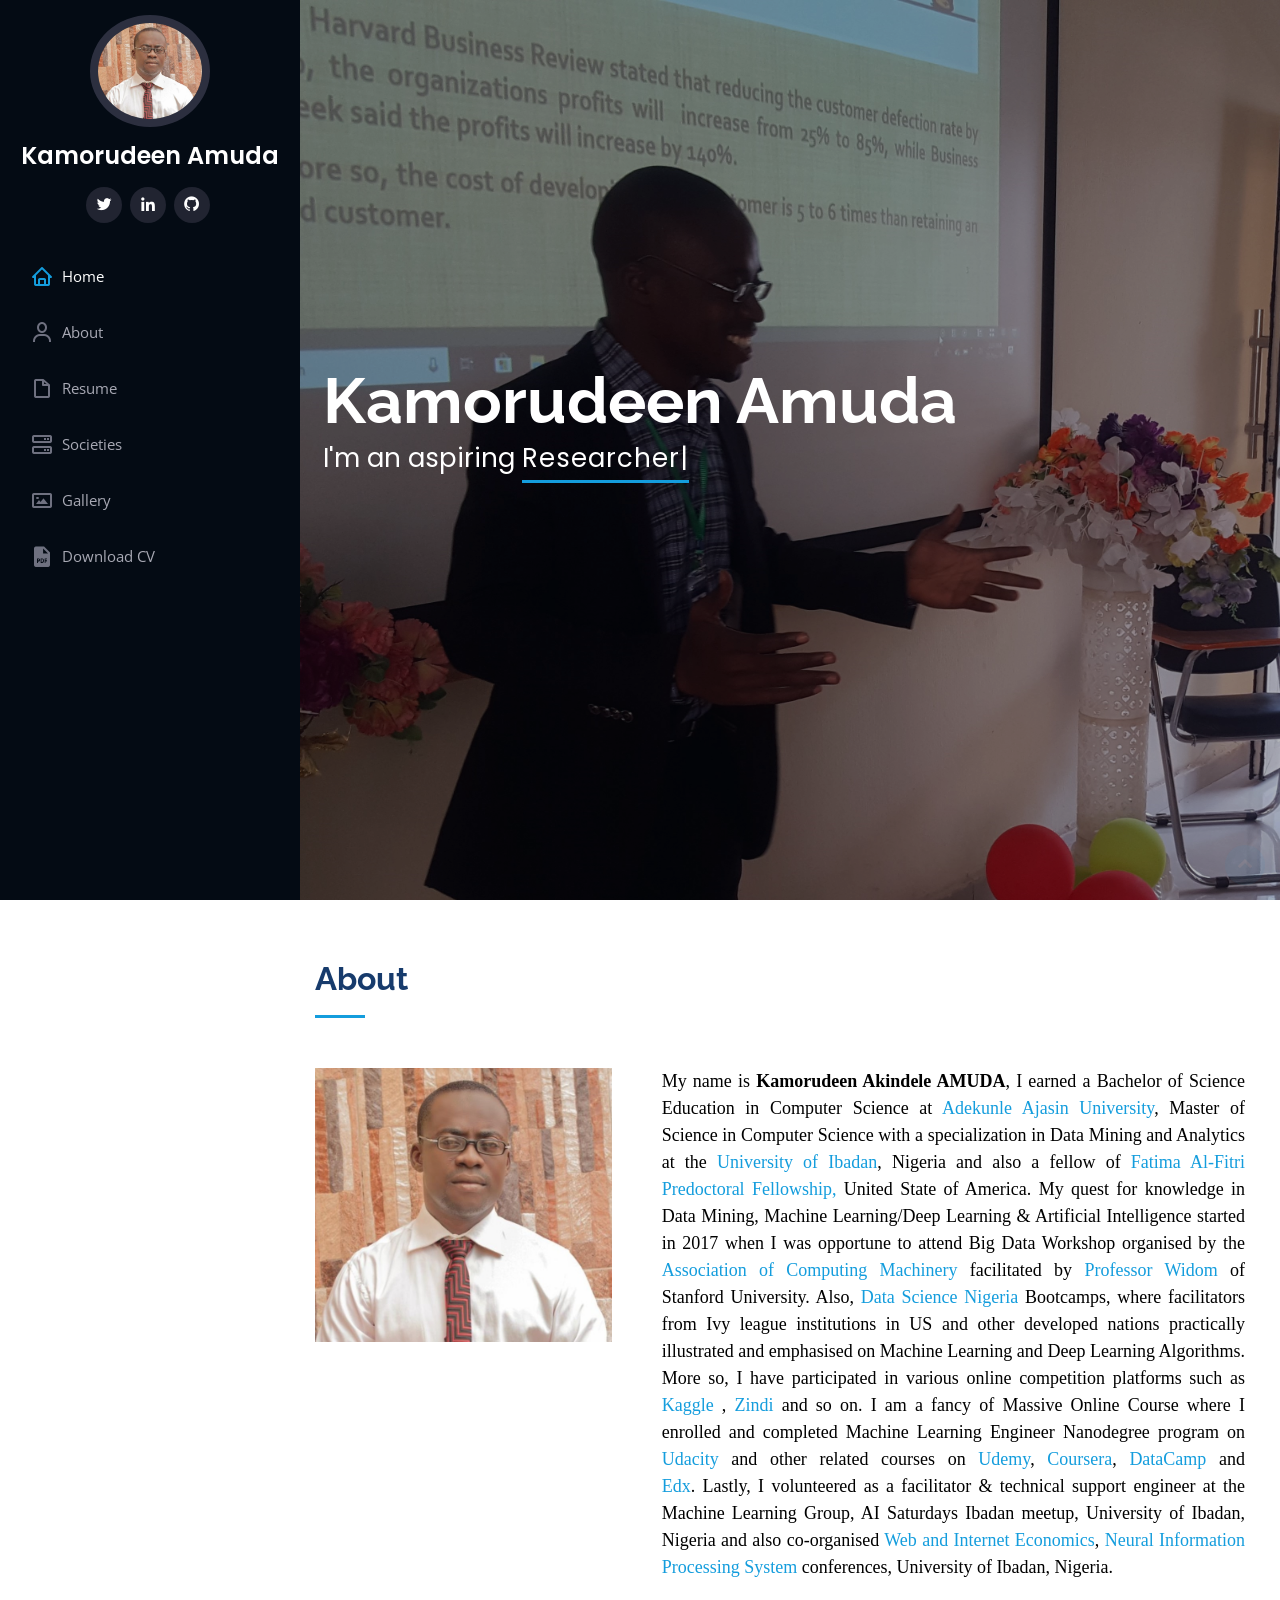
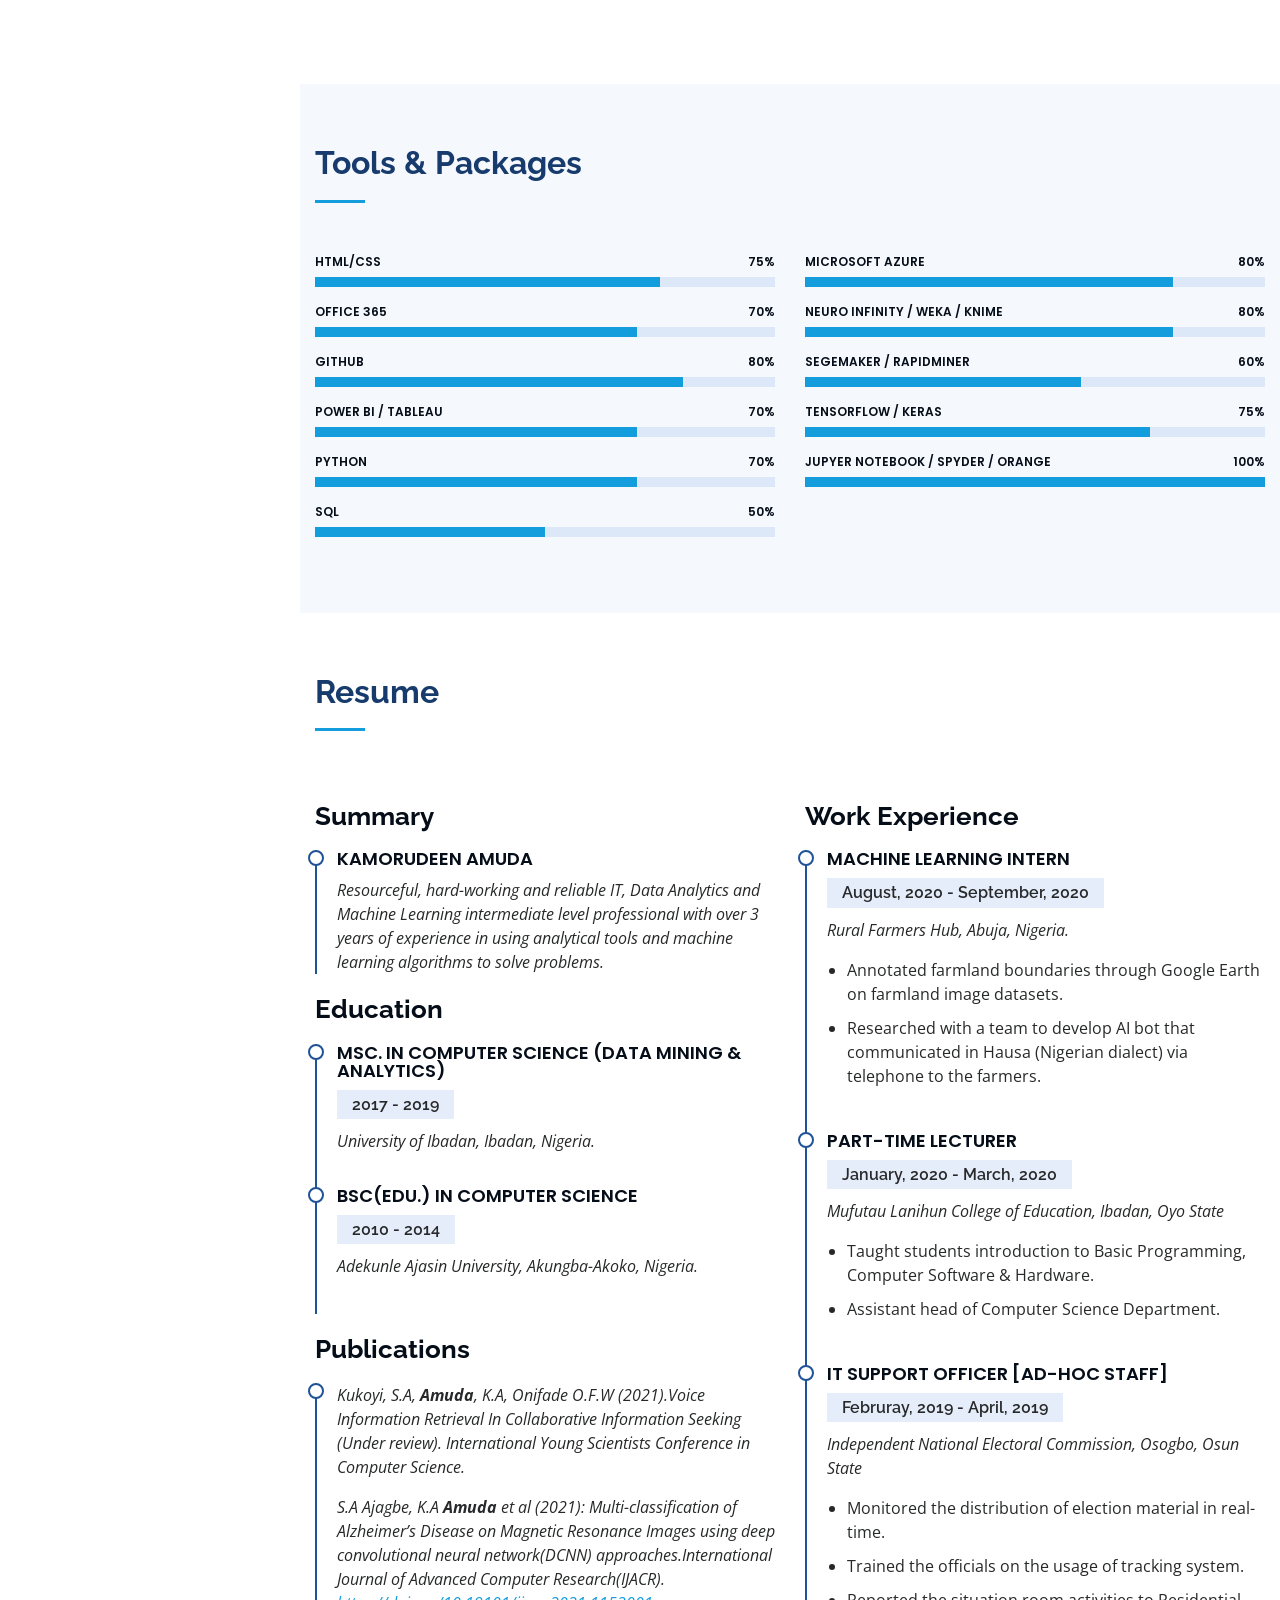
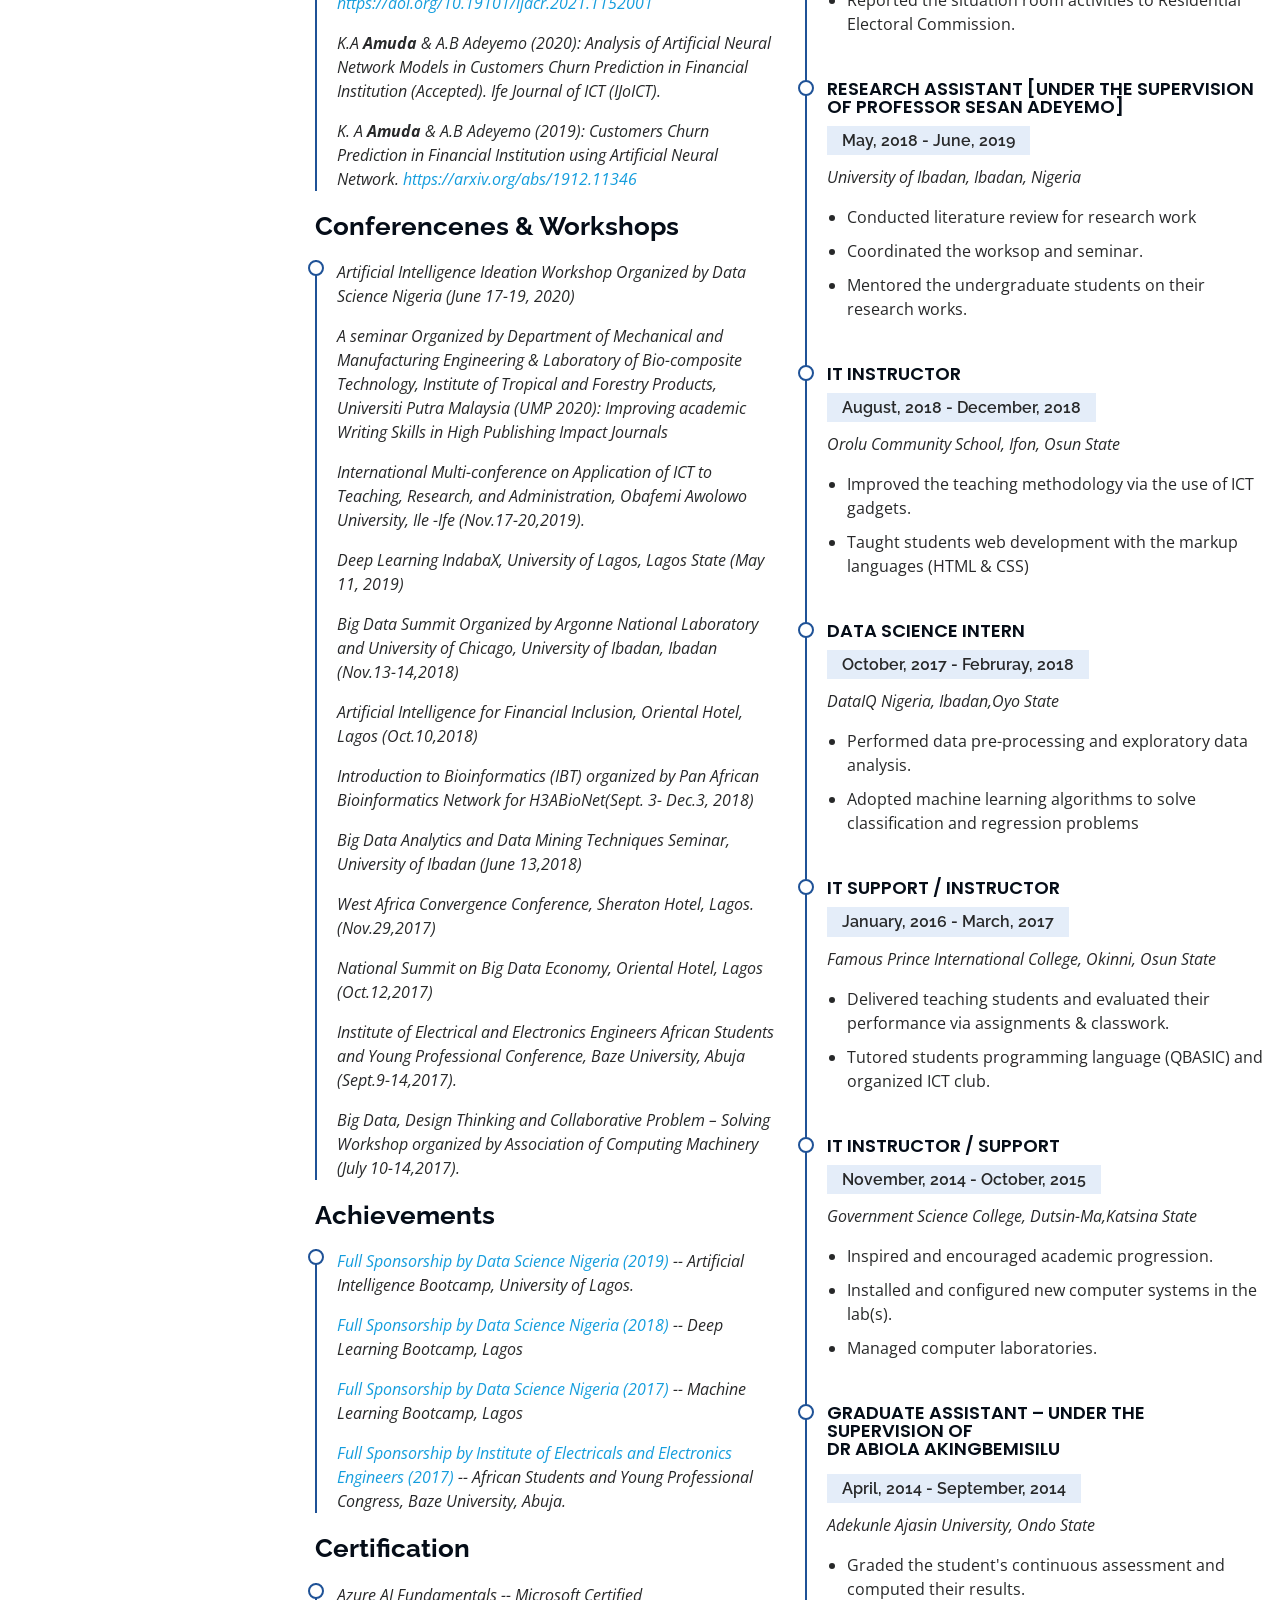
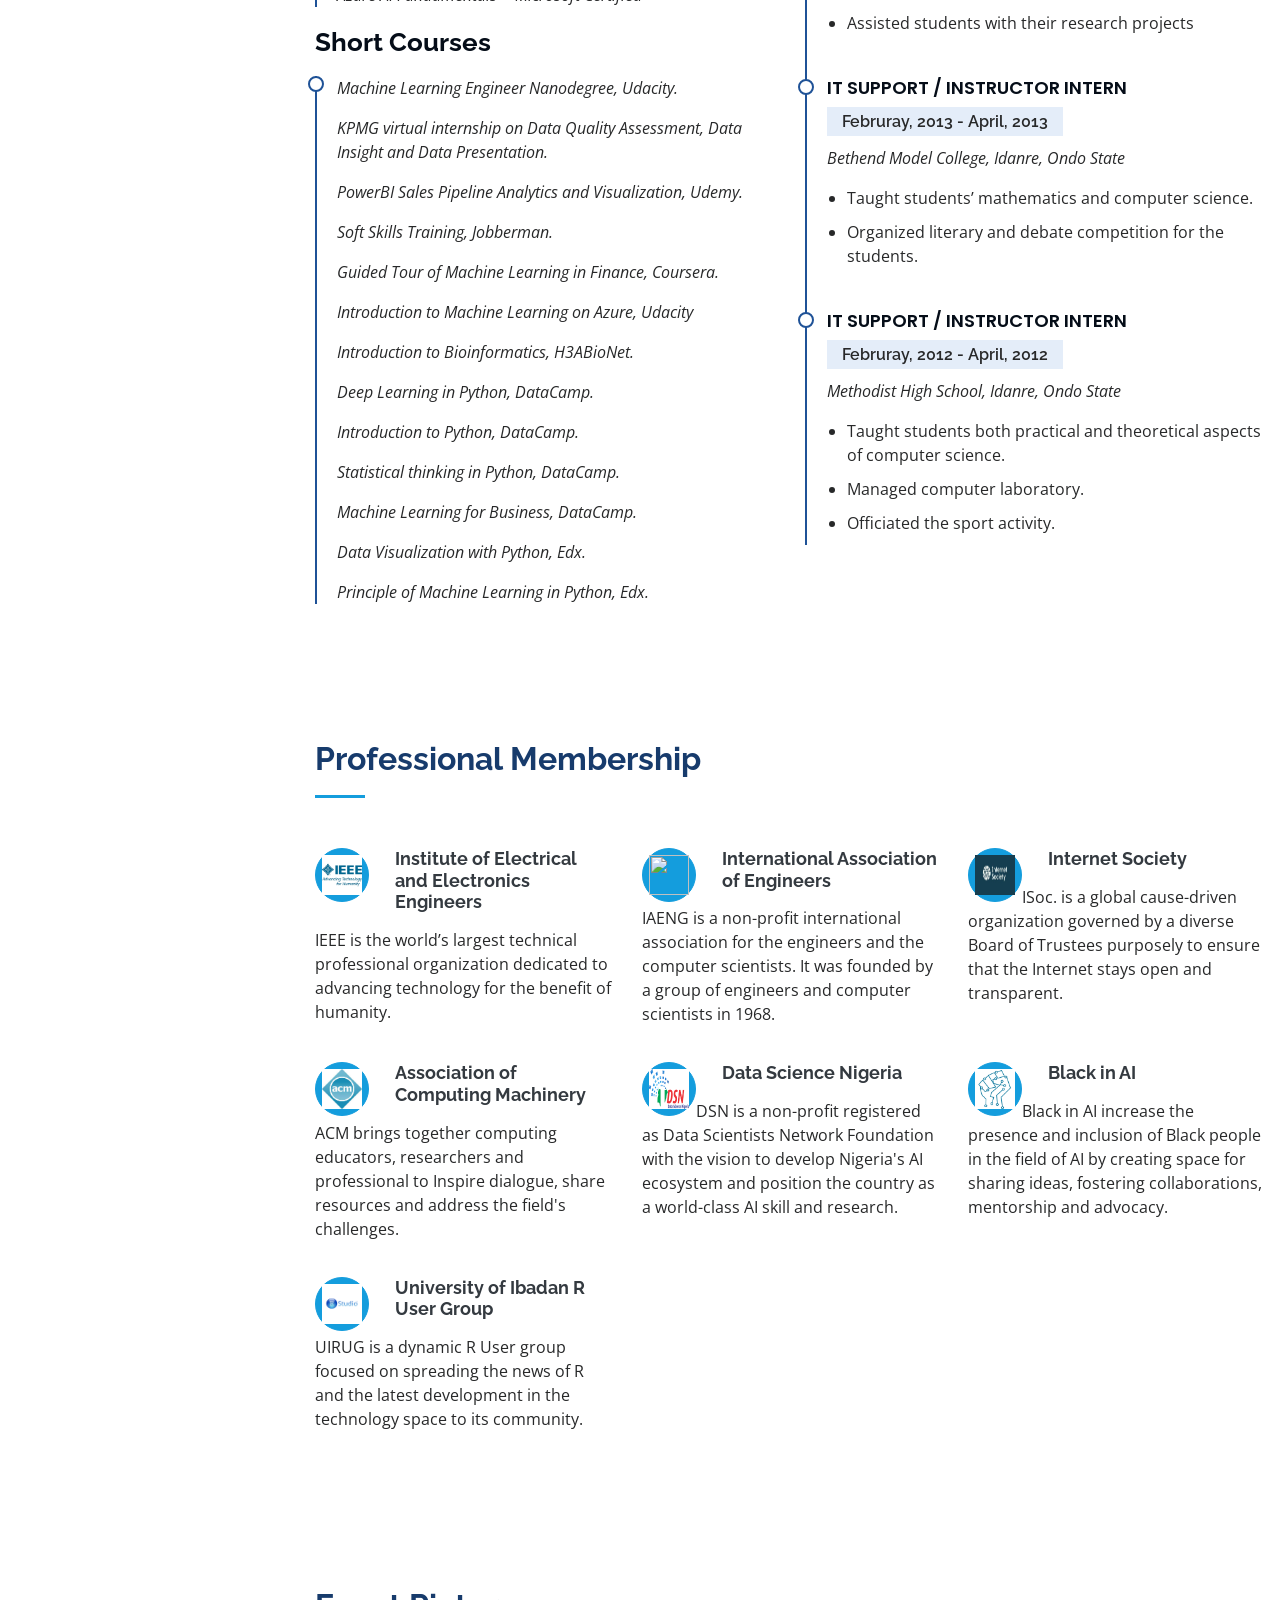
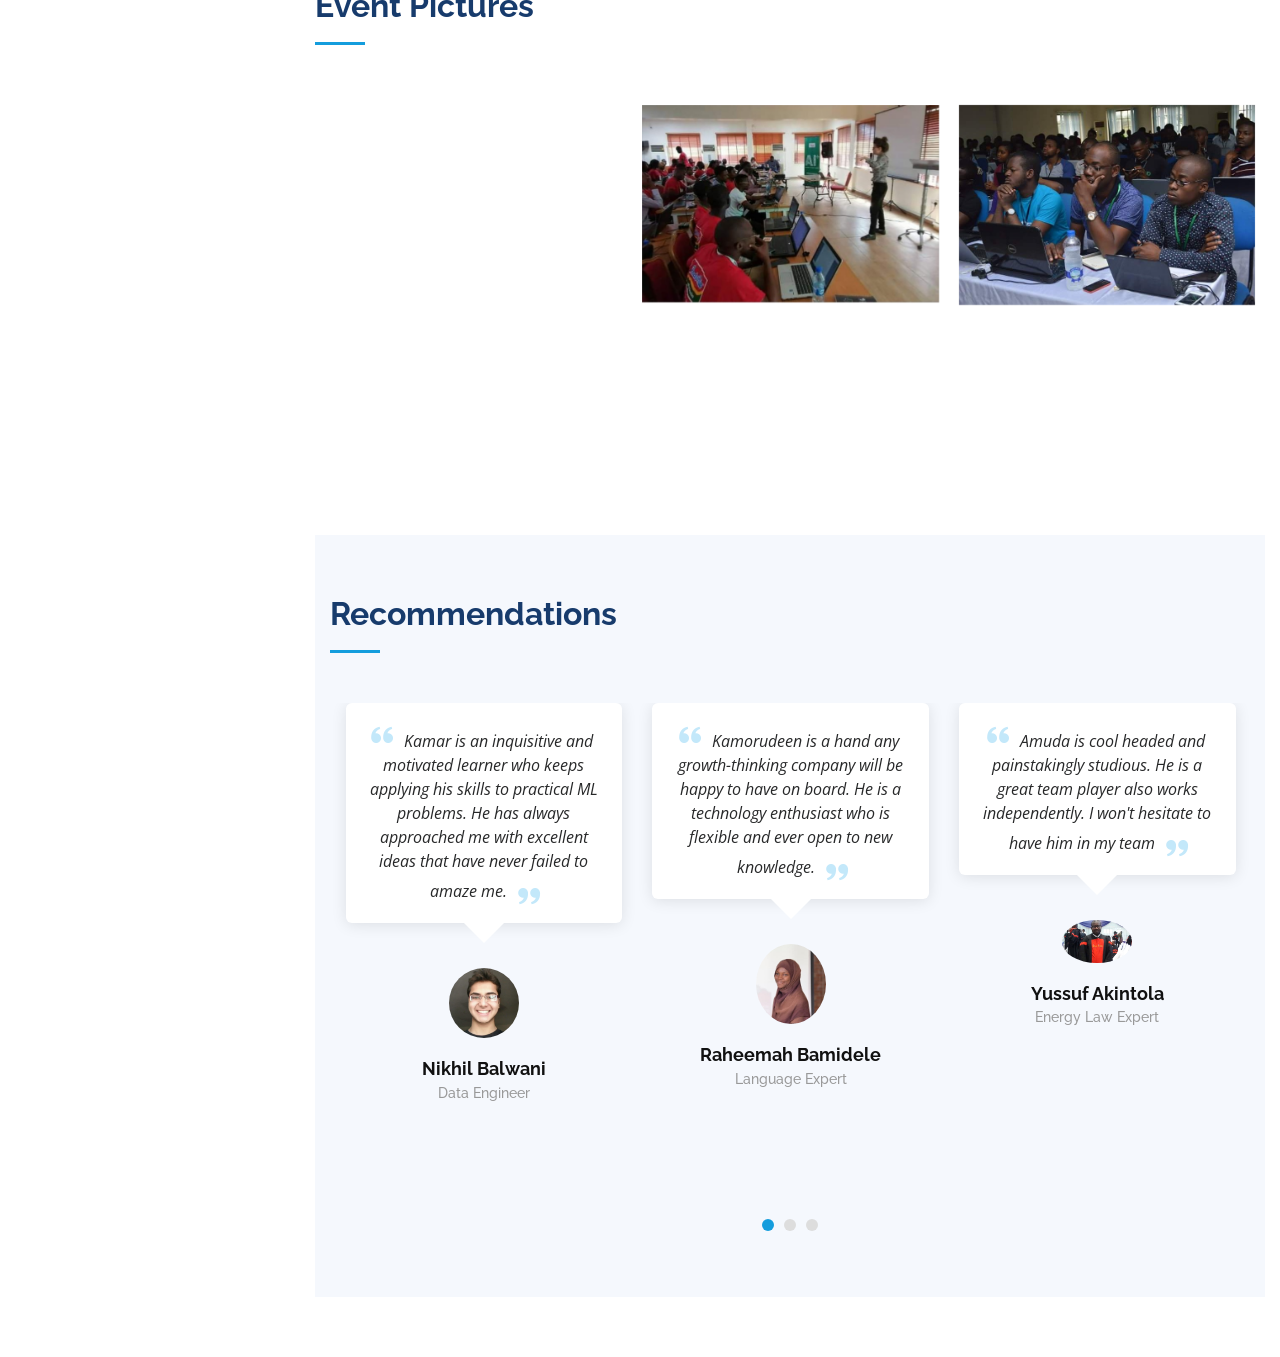
==== commit f05b5c32: "Add files via upload" ====
--- a/index.html
+++ b/index.html
@@ -114,7 +114,7 @@
                                 <blockquote> My name is&nbsp;<span style="box-sizing: border-box; font-weight: bolder;">Kamorudeen Akindele AMUDA</span>, I earned a Bachelor of Science Education in Computer Science at
                                     <a target="_blank" href="https://aaua.edu.ng/b/">
                         Adekunle Ajasin University</a>, Master of Science in Computer Science with a specialization in Data Mining and Analytics at the <a target="_blank" href="http://pgcollege.ui.edu.ng/">
-                        University of Ibadan</a>, Nigeria and also a fellow of <a target="_blank" href="https://www.fatimafellowship.com/"> Fatima Al-Fitri Predoctoral Fellowship,</a> United State of America. My quest for knowledge in Data Mining, Machine
+                        University of Ibadan</a>, Nigeria and also a fellow of <a target="_blank" href="http://www.fatimafellowship.com/"> Fatima Al-Fitri Predoctoral Fellowship,</a> United State of America. My quest for knowledge in Data Mining, Machine
                                     Learning/Deep Learning &amp; Artificial Intelligence started in 2017 when I was opportune to attend Big Data Workshop organised by the <a target="_blank" href="https://www.acm.org/">
                        	Association of Computing Machinery</a> facilitated by
                                     <a target="_blank" href="https://profiles.stanford.edu/jennifer-widom">
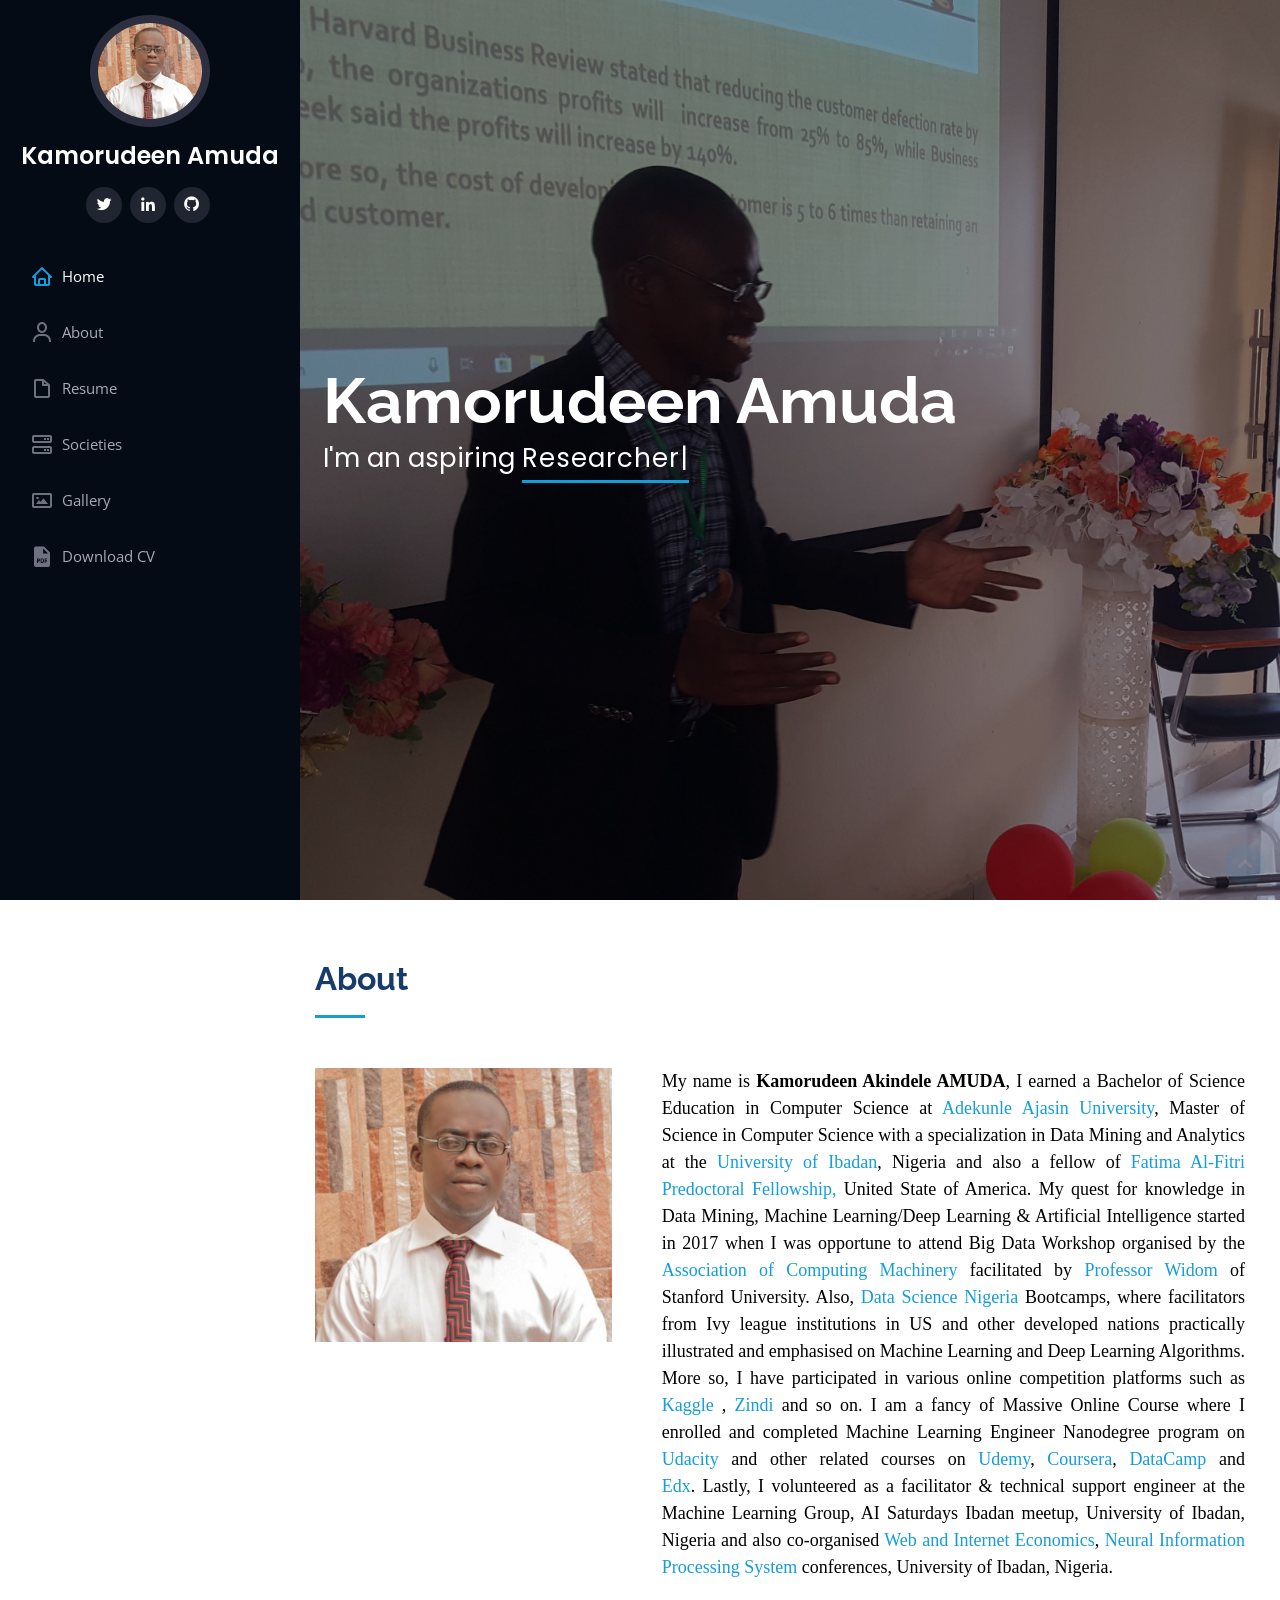
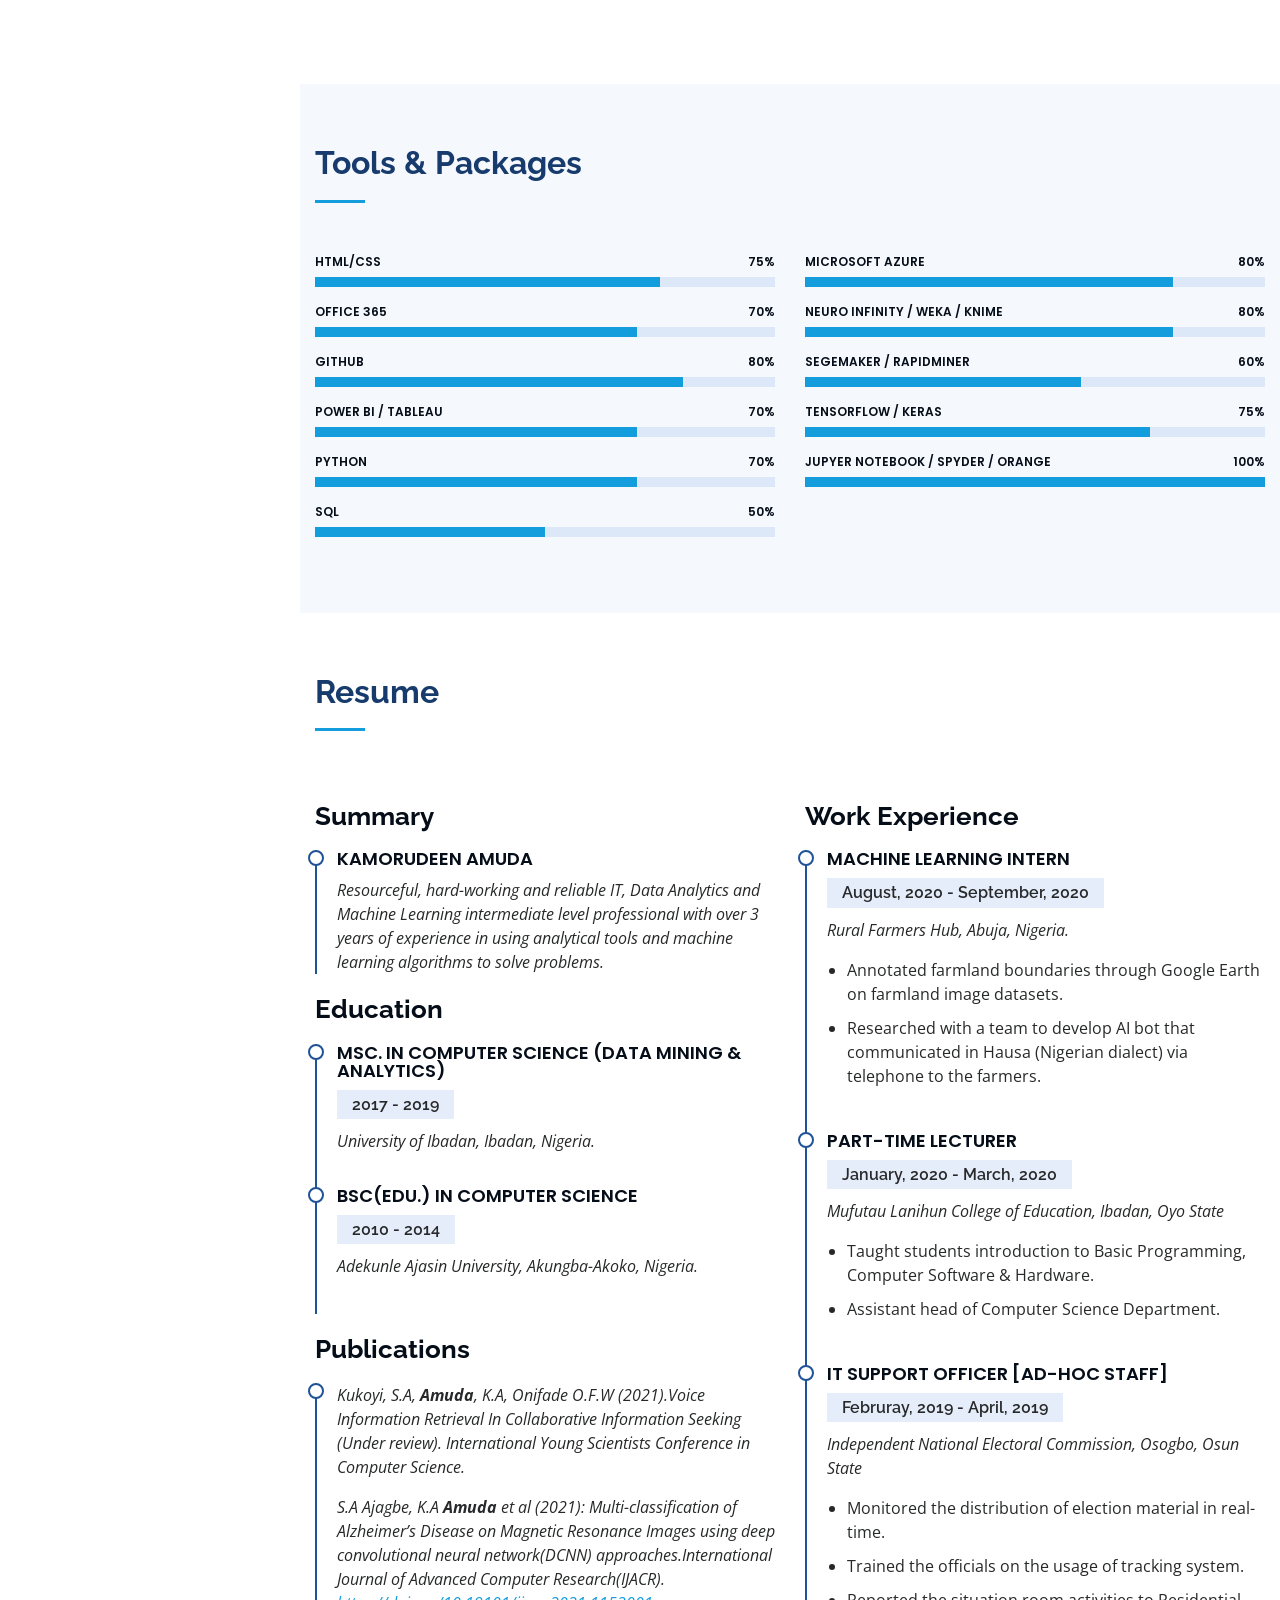
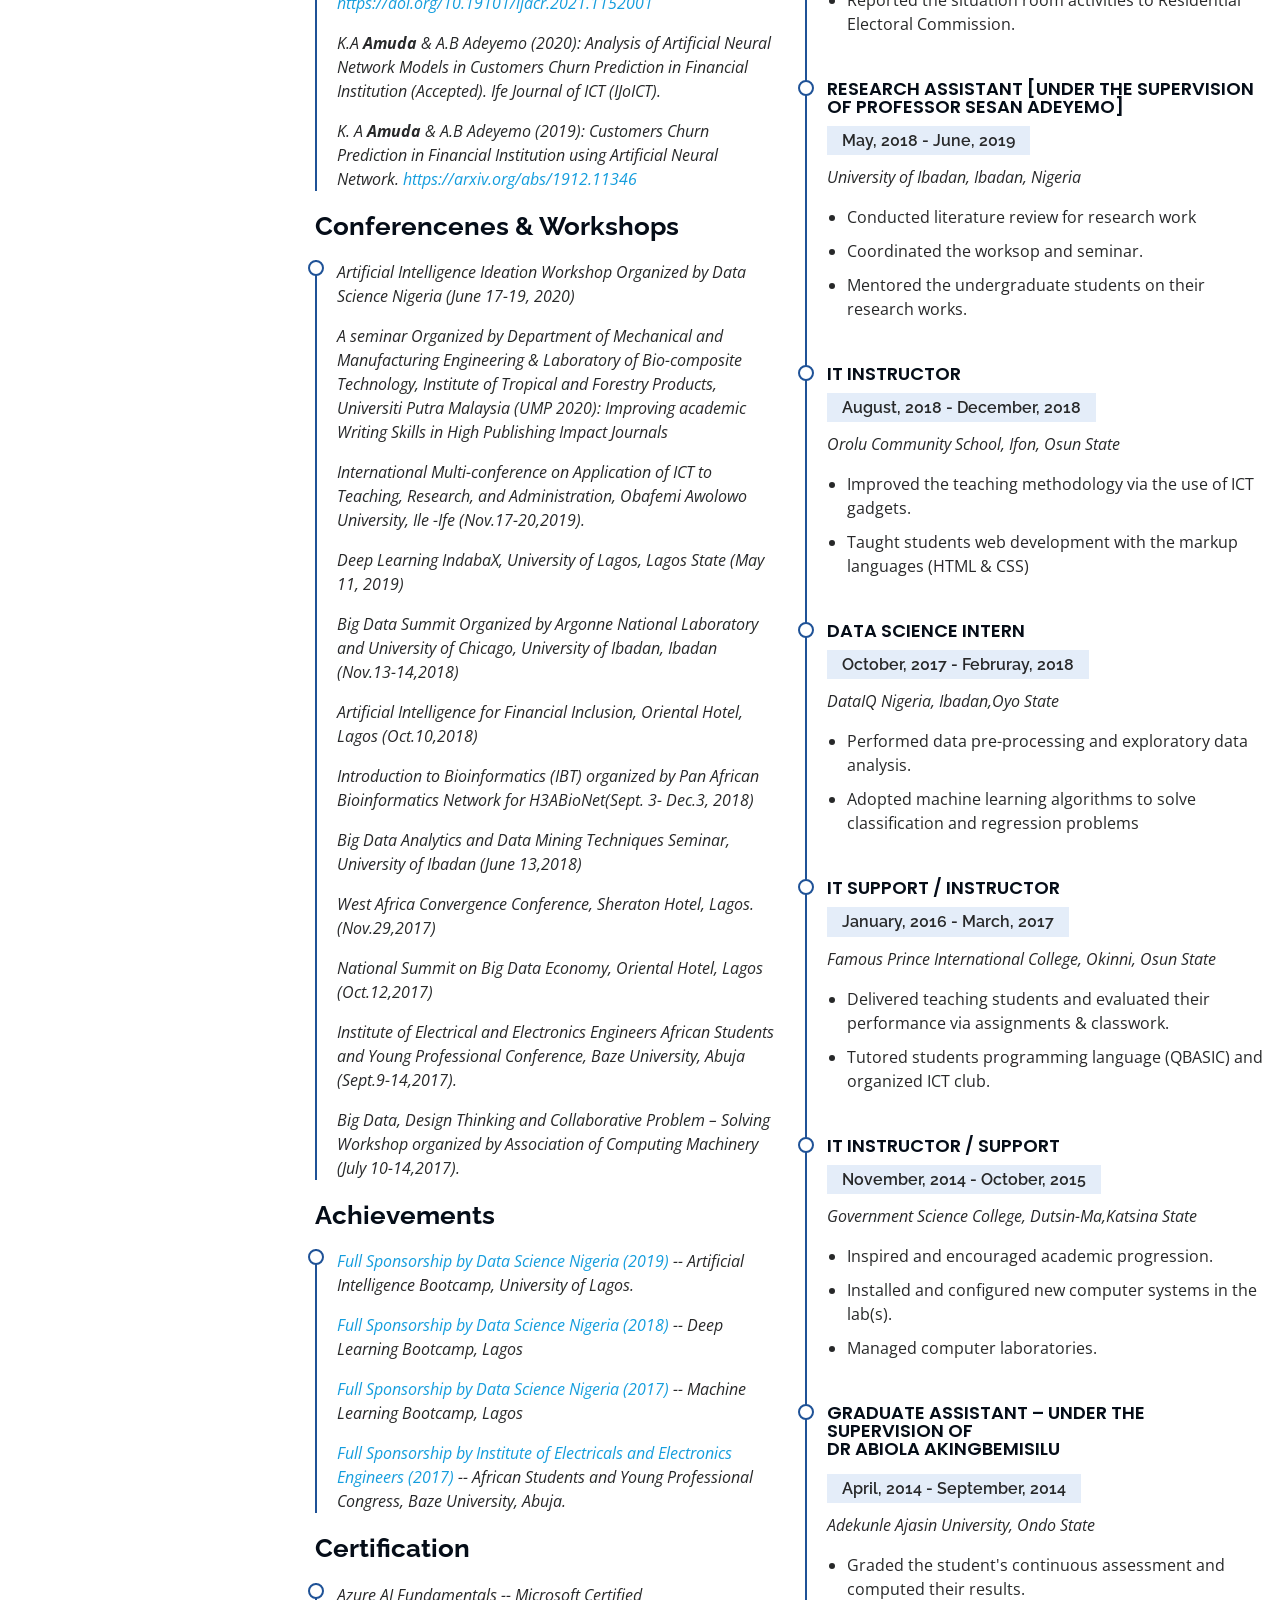
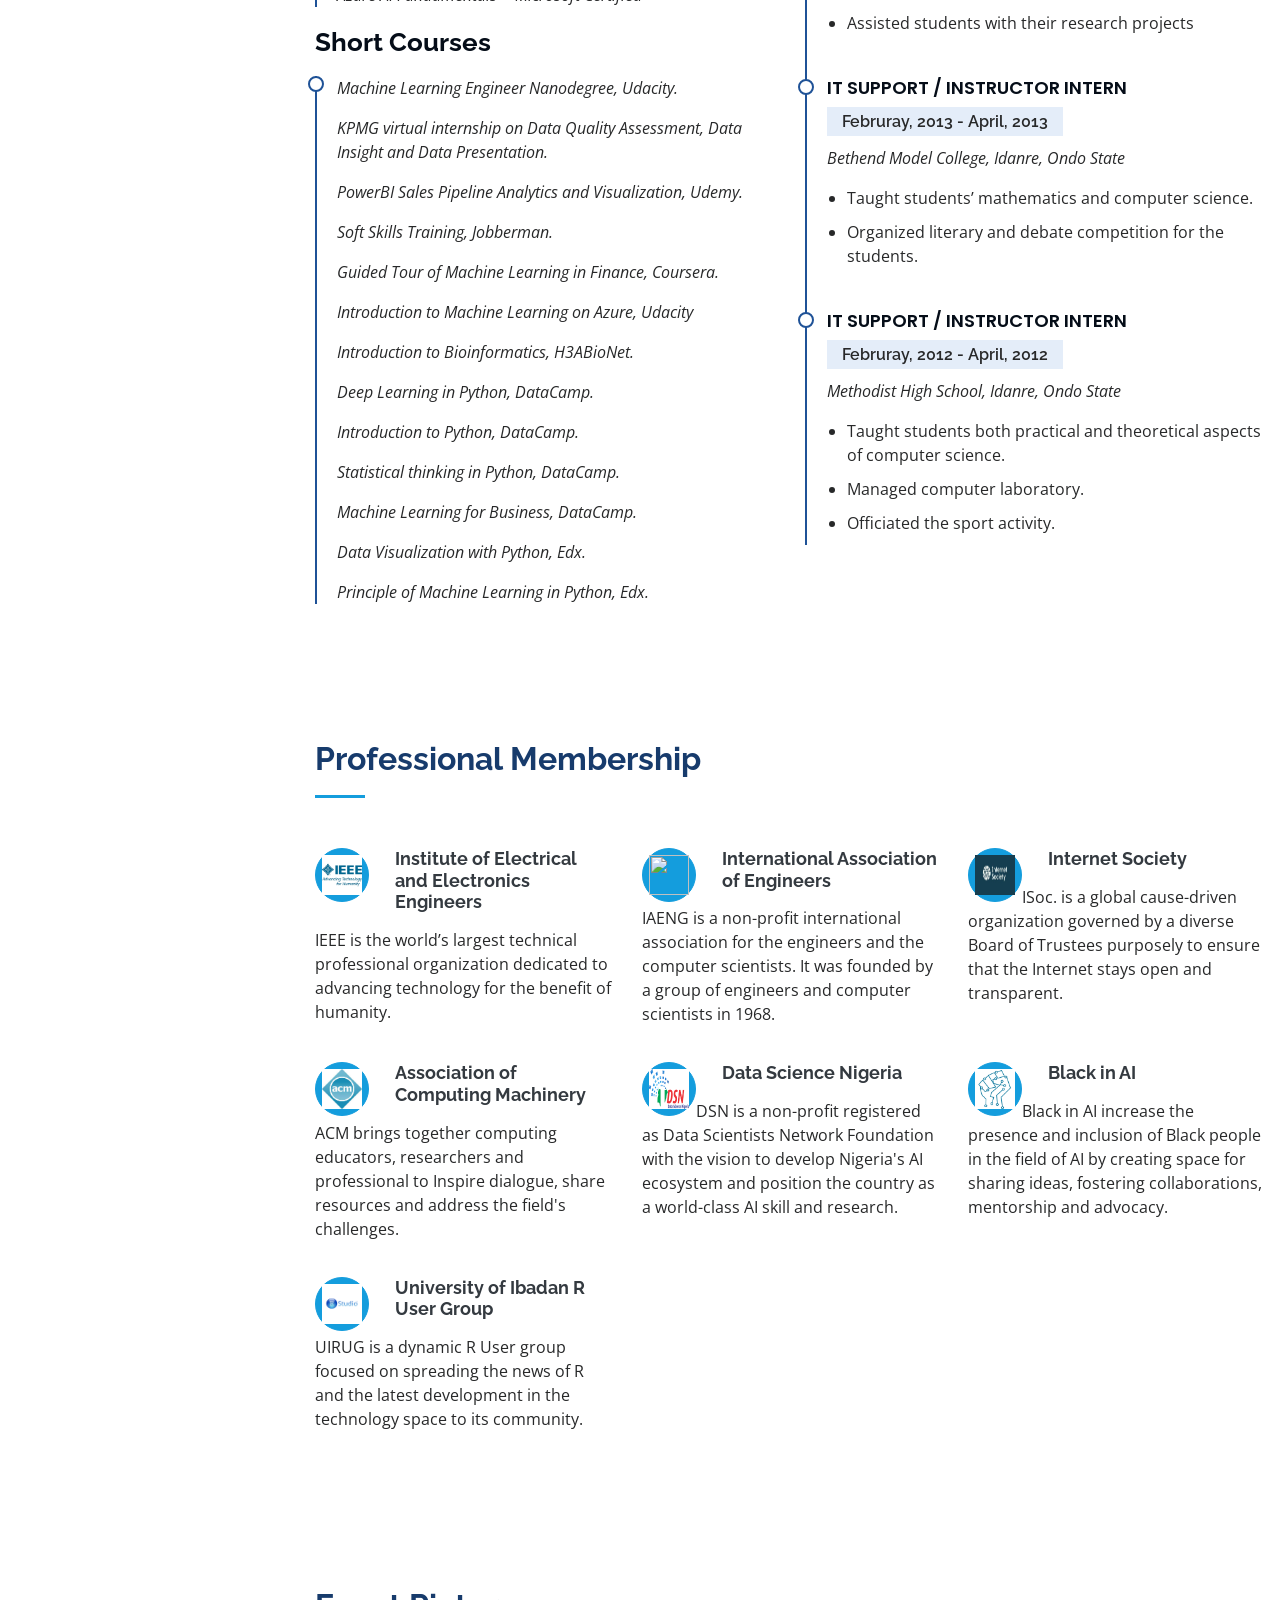
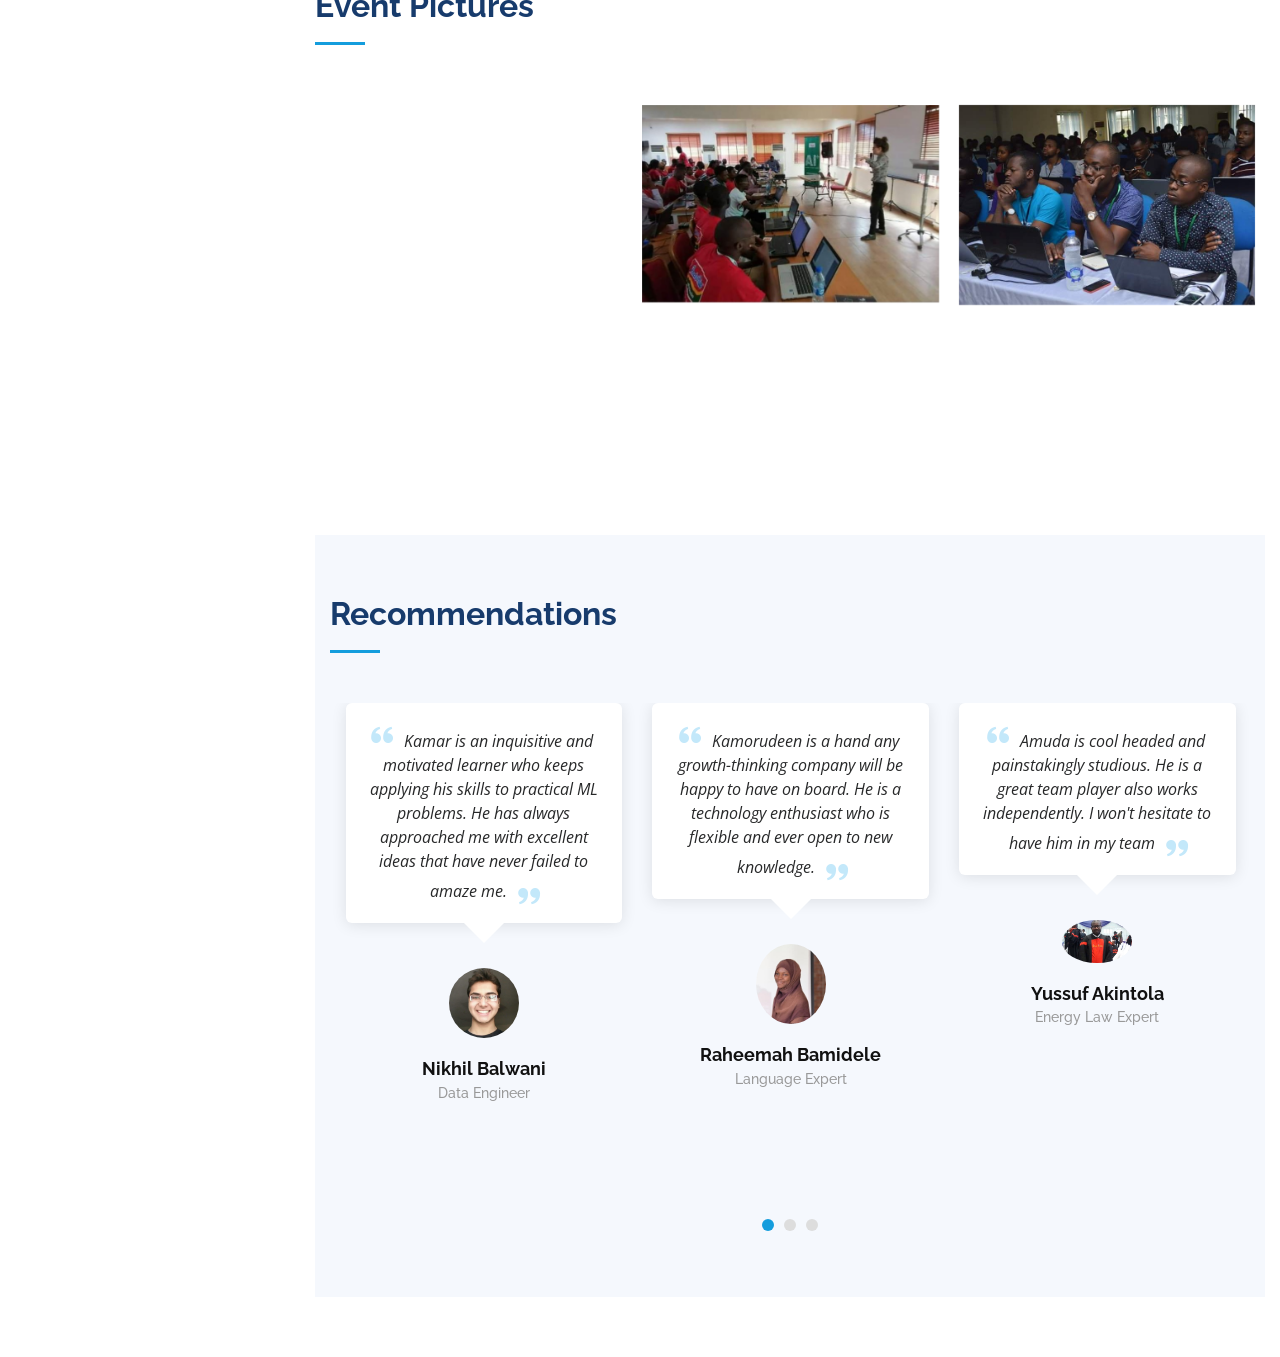
==== commit 7dfb00f7: "Add files via upload" ====
--- a/index.html
+++ b/index.html
@@ -114,7 +114,7 @@
                                 <blockquote> My name is&nbsp;<span style="box-sizing: border-box; font-weight: bolder;">Kamorudeen Akindele AMUDA</span>, I earned a Bachelor of Science Education in Computer Science at
                                     <a target="_blank" href="https://aaua.edu.ng/b/">
                         Adekunle Ajasin University</a>, Master of Science in Computer Science with a specialization in Data Mining and Analytics at the <a target="_blank" href="http://pgcollege.ui.edu.ng/">
-                        University of Ibadan</a>, Nigeria and also a fellow of <a target="_blank" href="http://www.fatimafellowship.com/"> Fatima Al-Fitri Predoctoral Fellowship,</a> United State of America. My quest for knowledge in Data Mining, Machine
+                        University of Ibadan</a>, Nigeria and also a fellow of <a target="_blank" href="http://fatimafellowship.com/"> Fatima Al-Fitri Predoctoral Fellowship,</a> United State of America. My quest for knowledge in Data Mining, Machine
                                     Learning/Deep Learning &amp; Artificial Intelligence started in 2017 when I was opportune to attend Big Data Workshop organised by the <a target="_blank" href="https://www.acm.org/">
                        	Association of Computing Machinery</a> facilitated by
                                     <a target="_blank" href="https://profiles.stanford.edu/jennifer-widom">
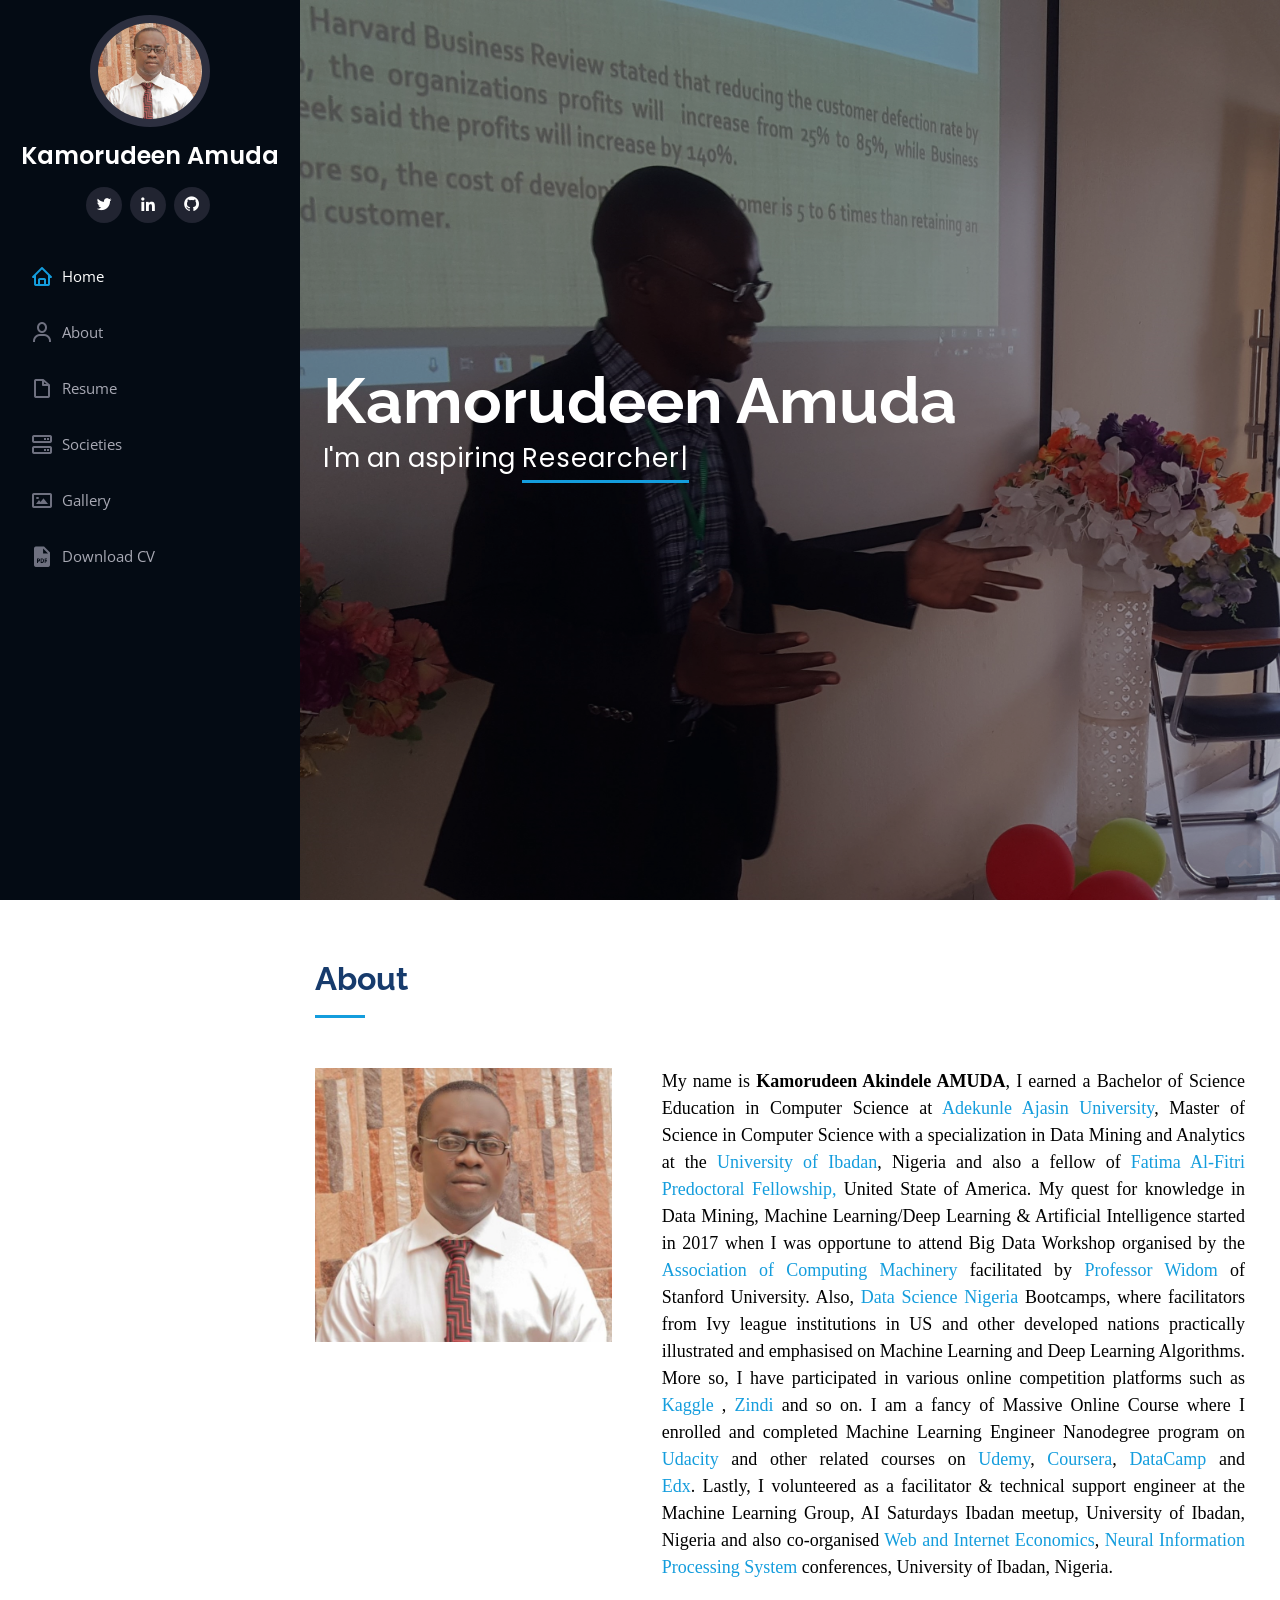
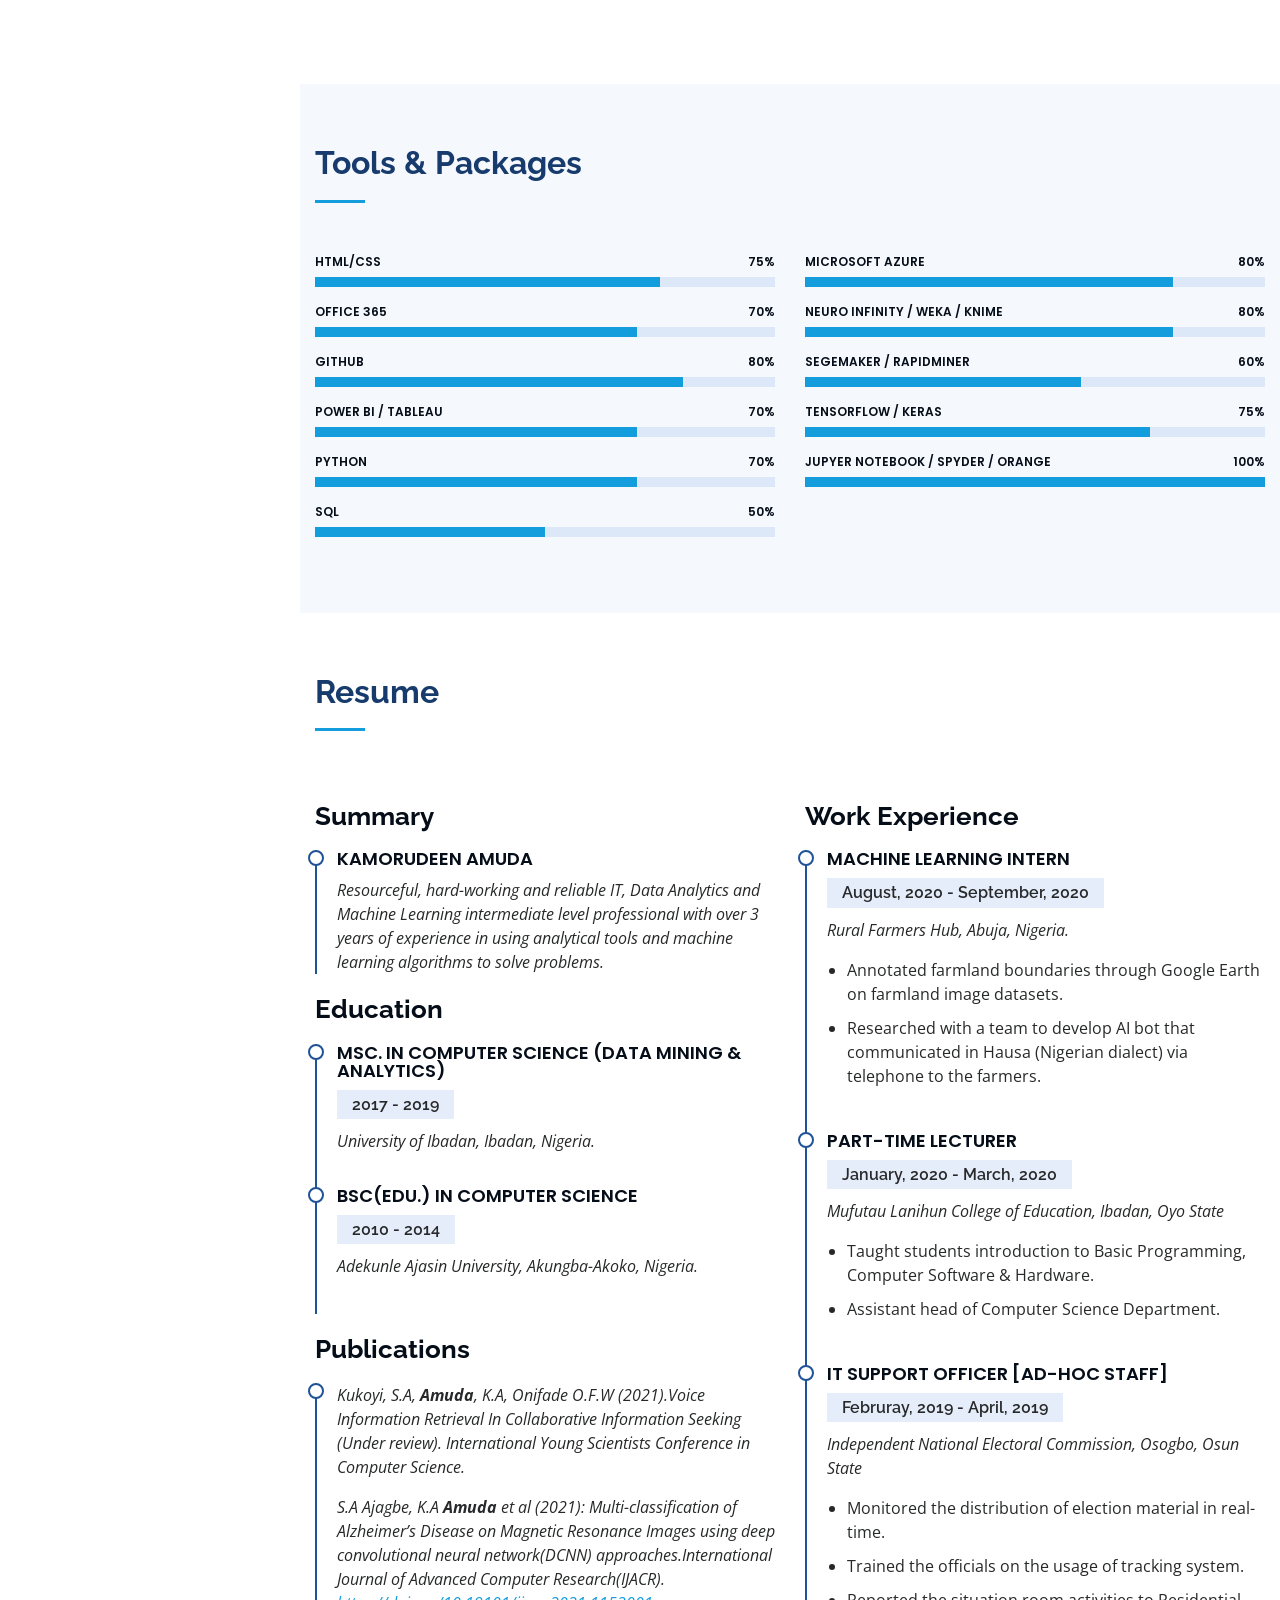
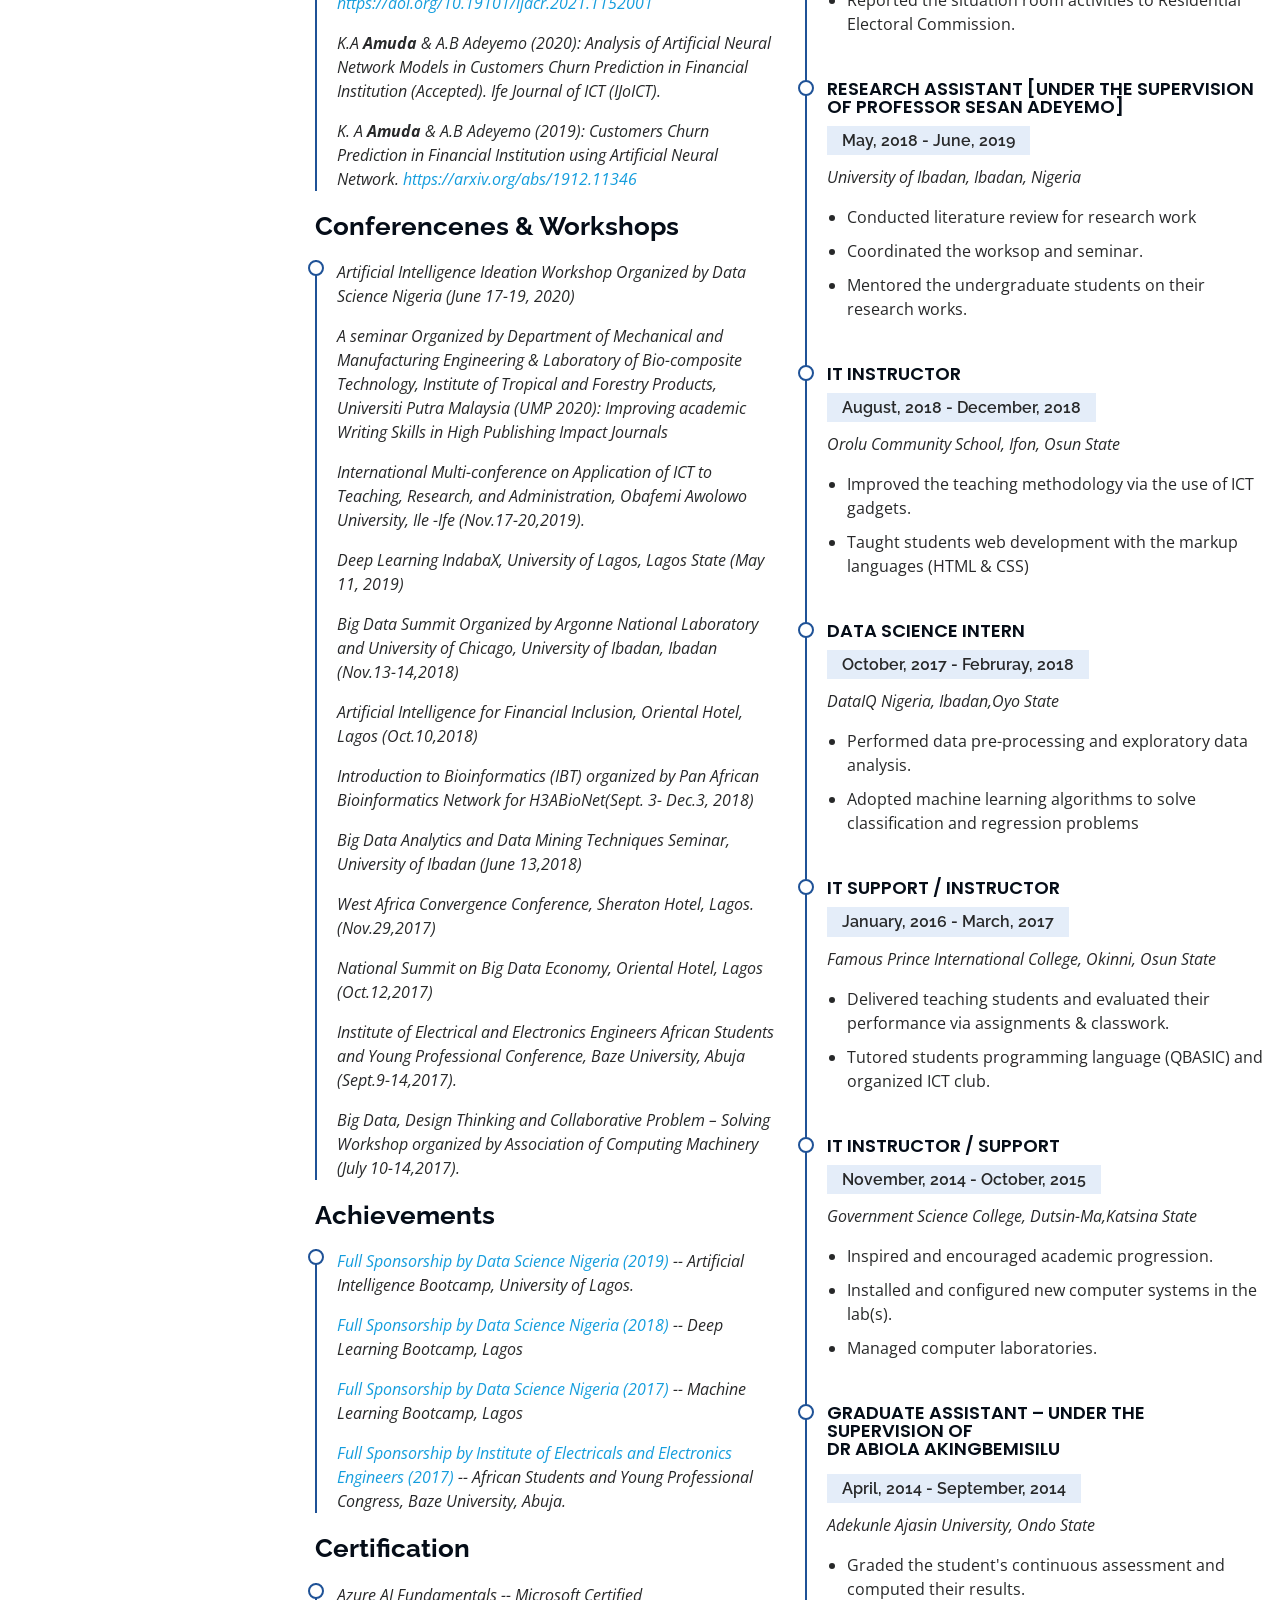
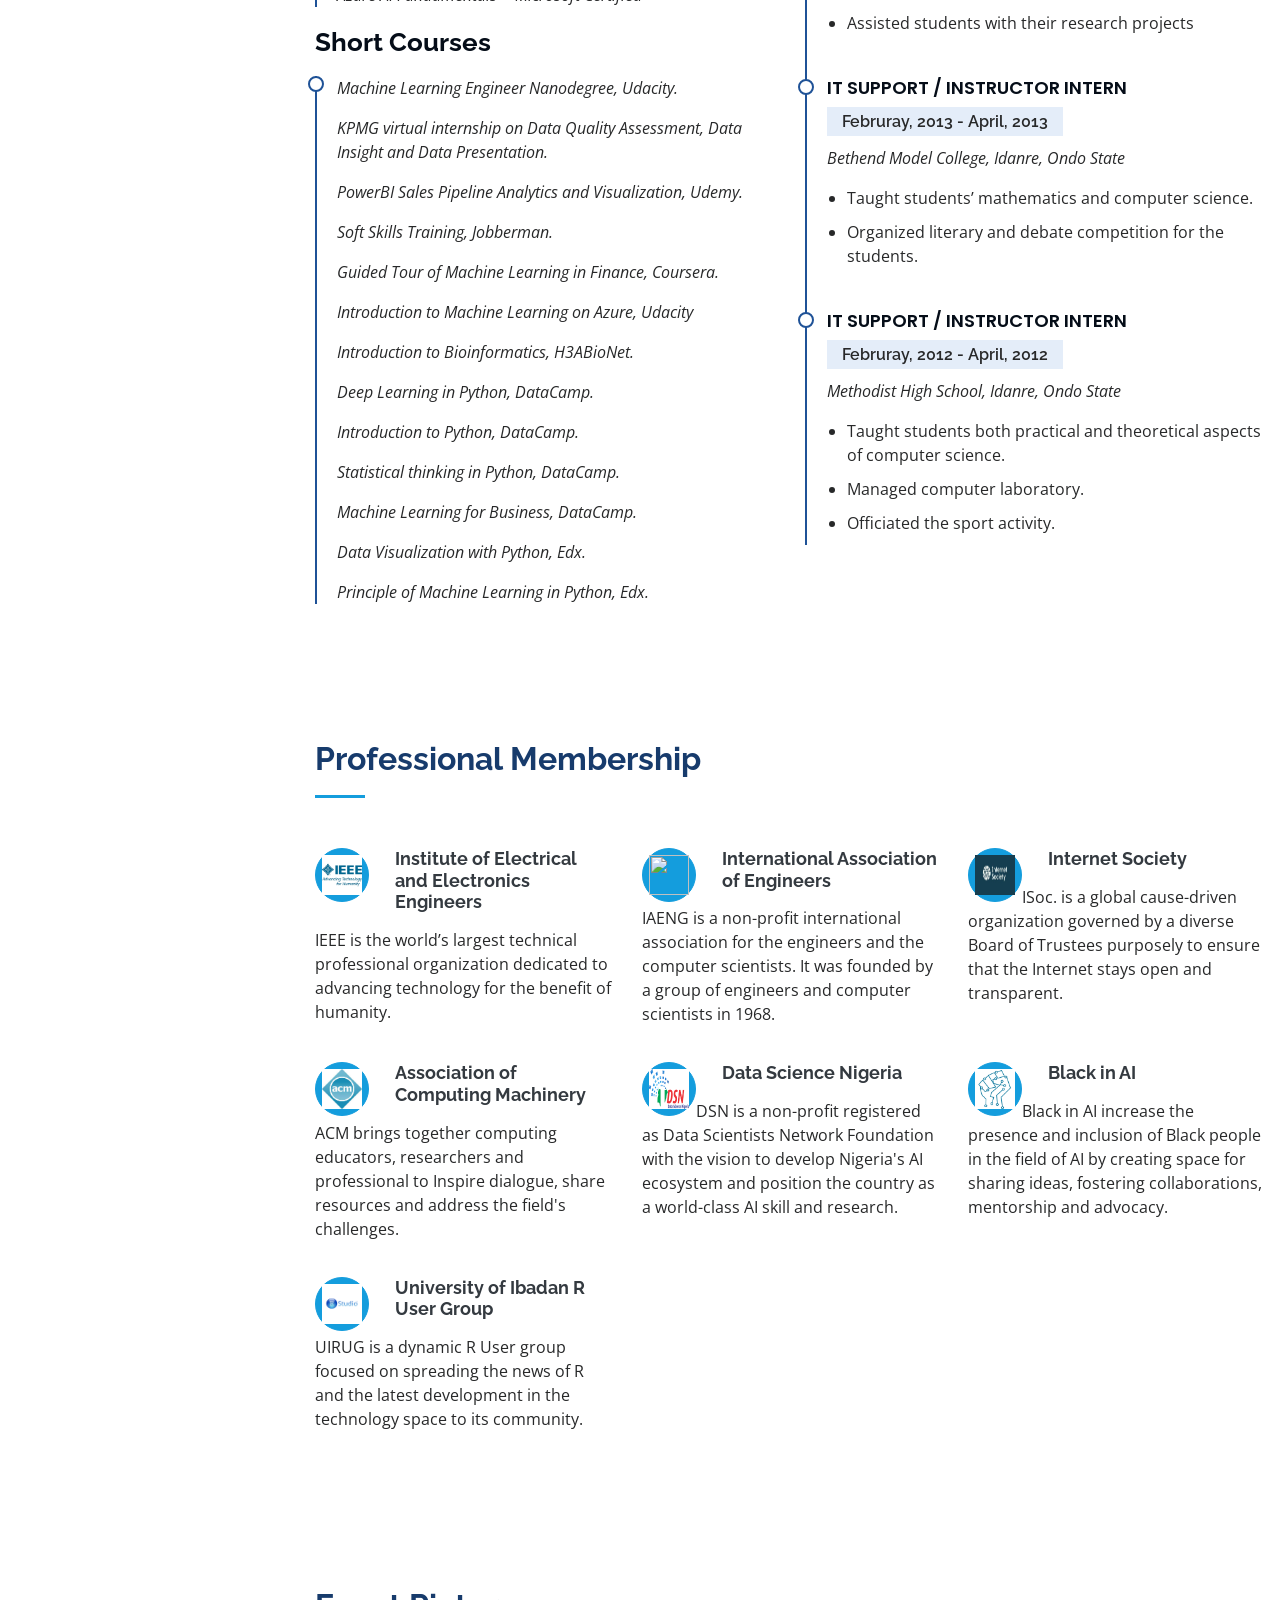
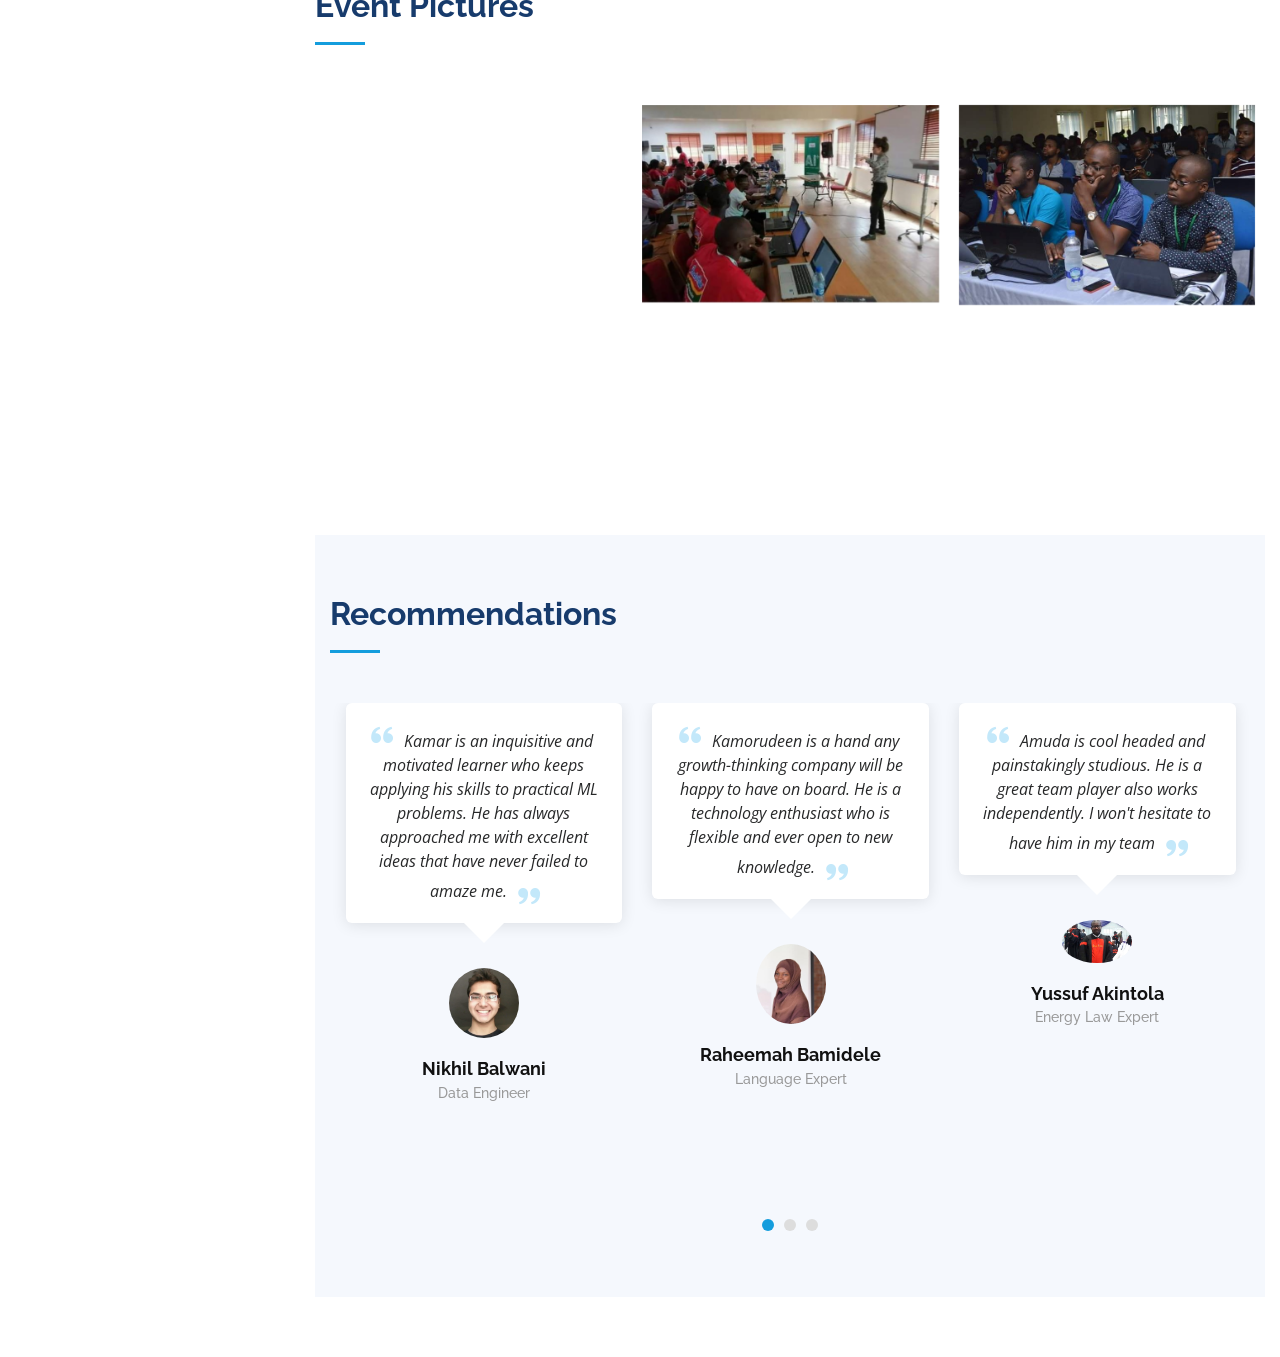
==== commit 3974dae3: "Add files via upload" ====
--- a/index.html
+++ b/index.html
@@ -7,7 +7,7 @@
 
     <title>Kamorudeen Amuda | Data Science Machine Learning Portfolio</title>
     <meta content="machine learning, data science, data mining researcher, deep learning and
-  freelancer in Nigeria" name="description">
+     freelancer in Nigeria" name="description">
     <meta content=" Freelancer, Machine Learning Engineer, Data Mining, Nigeria, Data Science Nigeria" name="keywords">
     <meta name="author" content="Kamorudeen Akindele Amuda">
     <meta name="robots" content="index, follow">
@@ -96,6 +96,12 @@
     <main id="main">
 
         <!-- ======= About Section ======= -->
+
+        <style>
+            @import url('https://fonts.googleapis.com/css2?family=Shadows+Into+Light&display=swap');
+        </style>
+
+
         <section id="about" class="about">
             <div class="container">
 
@@ -753,4 +759,6 @@
 
 </body>
 
-</html+</html<link rel="preconnect" href="https://fonts.googleapis.com">
+<link rel="preconnect" href="https://fonts.gstatic.com" crossorigin>
+<link href="https://fonts.googleapis.com/css2?family=Courier+Prime:ital@0;1&display=swap" rel="stylesheet
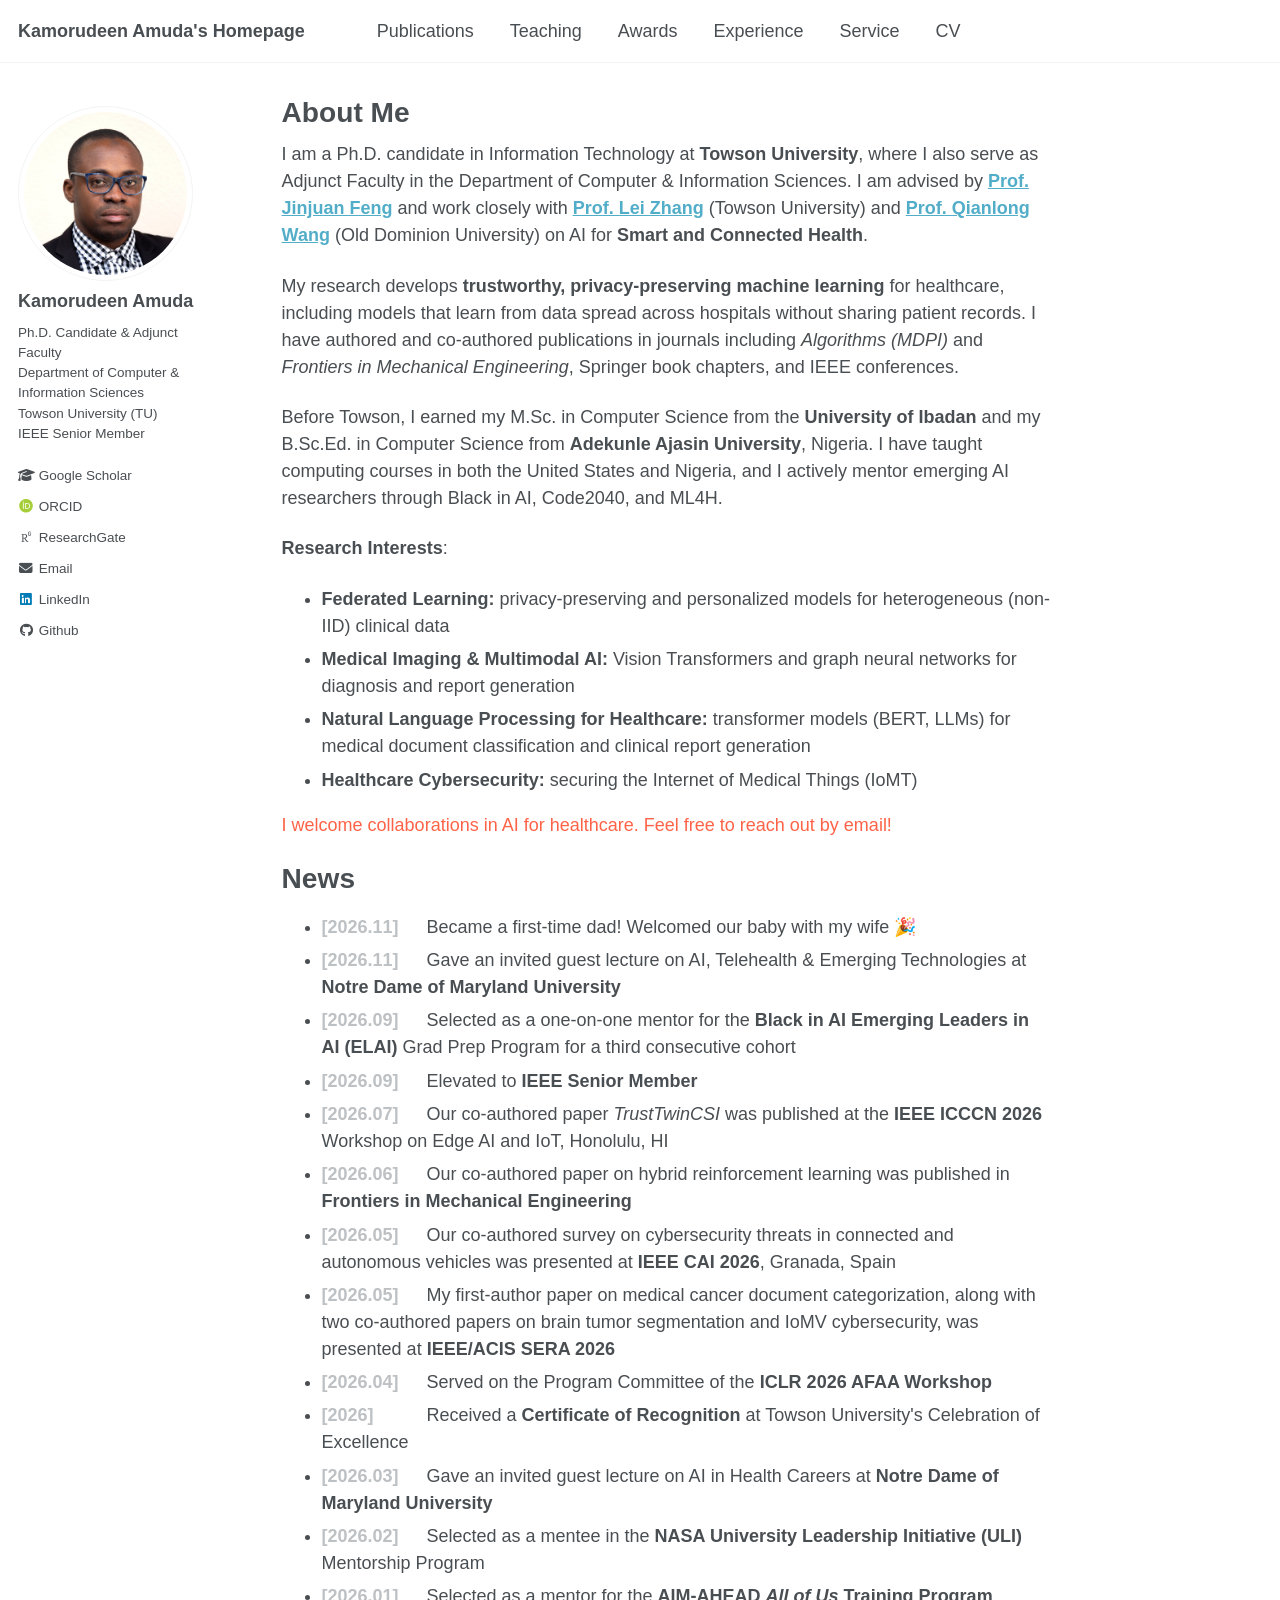
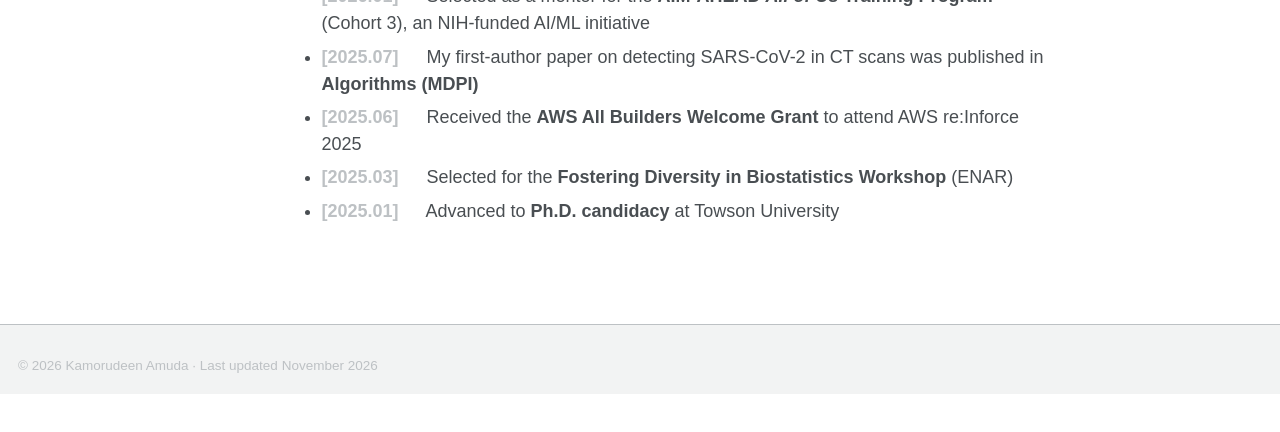
==== commit cb25fc66: "Add files via upload" ====
--- a/index.html
+++ b/index.html
@@ -1,764 +1,296 @@
-<!DOCTYPE html>
-<html lang="en">
-
-<head>
-    <meta charset="utf-8">
-    <meta content="width=device-width, initial-scale=1.0" name="viewport">
-
-    <title>Kamorudeen Amuda | Data Science Machine Learning Portfolio</title>
-    <meta content="machine learning, data science, data mining researcher, deep learning and
-     freelancer in Nigeria" name="description">
-    <meta content=" Freelancer, Machine Learning Engineer, Data Mining, Nigeria, Data Science Nigeria" name="keywords">
-    <meta name="author" content="Kamorudeen Akindele Amuda">
-    <meta name="robots" content="index, follow">
-    <meta http-equiv="content-language" content="en">
-
-
-
-    <!-- Favicons -->
-    <link href="assets/img/favicon.png" rel="icon">
-    <link href="assets/img/apple-touch-icon.png" rel="apple-touch-icon">
-
-    <!-- Google Fonts -->
-    <link href="https://fonts.googleapis.com/css?family=Open+Sans:300,300i,400,400i,600,600i,700,700i|Raleway:300,300i,400,400i,500,500i,600,600i,700,700i|Poppins:300,300i,400,400i,500,500i,600,600i,700,700i" rel="stylesheet">
-
-    <!-- Vendor CSS Files -->
-    <link href="assets/vendor/bootstrap/css/bootstrap.min.css" rel="stylesheet">
-    <link href="assets/vendor/icofont/icofont.min.css" rel="stylesheet">
-    <link href="assets/vendor/boxicons/css/boxicons.min.css" rel="stylesheet">
-    <link href="assets/vendor/venobox/venobox.css" rel="stylesheet">
-    <link href="assets/vendor/owl.carousel/assets/owl.carousel.min.css" rel="stylesheet">
-    <link href="assets/vendor/aos/aos.css" rel="stylesheet">
-
-    <!-- Template Main CSS File -->
-    <link href="assets/css/style.css" rel="stylesheet">
-
-    <!-- =======================================================
-  * Template Name: iPortfolio - v1.2.1
-  * Template URL: https://bootstrapmade.com/iportfolio-bootstrap-portfolio-websites-template/
-  * Author: BootstrapMade.com
-  * License: https://bootstrapmade.com/license/
-  ======================================================== -->
-</head>
-
-<body>
-
-    <!-- ======= Mobile nav toggle button ======= -->
-    <button type="button" class="mobile-nav-toggle d-xl-none"><i class="icofont-navigation-menu"></i></button>
-
-    <!-- ======= Header ======= -->
-    <header id="header">
-        <div class="d-flex flex-column">
-
-            <div class="profile">
-                <img src="assets/img/profile-img.jpg" alt="" class="img-fluid rounded-circle">
-                <h1 class="text-light"><a href="index.html">Kamorudeen Amuda</a></h1>
-                <div class="social-links mt-3 text-center">
-                    <a target="_blank" href="https://twitter.com/akindelekamar" class="twitter"><i class="bx bxl-twitter"></i></a>
-
-                    <a target="_blank" href="https://www.linkedin.com/in/amudakamorudeen/" class="linkedln"><i class="bx bxl-linkedin"></i></a>
-
-                    <a target="_blank" href="https://github.com/amudaakindele" class="github"><i class="bx bxl-github"></i></a>
-
-                </div>
-            </div>
-
-            <nav class="nav-menu">
-                <ul>
-                    <li class="active"><a href="#hero"><i class="bx bx-home"></i> <span>Home</span></a></li>
-                    <li><a href="#about"><i class="bx bx-user"></i> <span>About</span></a></li>
-                    <li><a href="#resume"><i class="bx bx-file-blank"></i> <span>Resume</span></a></li>
-                    <li><a href="#services"><i class="bx bx-server"></i> Societies</a></li>
-                    <li>
-                        <a href="#gallery"> <i class="bx bx-image"></i>Gallery</a>
-                    </li>
-                    <li><a target="_blank" href="Kamorudeen_CV.pdf"><i class="bx bxs-file-pdf"></i>Download CV</a></li>
-
-
-                </ul>
-            </nav>
-            <!-- .nav-menu -->
-            <button type="button" class="mobile-nav-toggle d-xl-none"><i class="icofont-navigation-menu"></i></button>
-
-        </div>
-    </header>
-    <!-- End Header -->
-
-    <!-- ======= Hero Section ======= -->
-    <section id="hero" class="d-flex flex-column justify-content-center align-items-center">
-        <div class="hero-container" data-aos="fade-in">
-            <h1>Kamorudeen Amuda</h1>
-            <p>I'm an aspiring <span class="typed" data-typed-items="Researcher,Data Scientist, Machine Learning Engineer"></span></p>
-        </div>
-    </section>
-    <!-- End Hero -->
-
-    <main id="main">
-
-        <!-- ======= About Section ======= -->
-
-        <style>
-            @import url('https://fonts.googleapis.com/css2?family=Shadows+Into+Light&display=swap');
-        </style>
-
-
-        <section id="about" class="about">
-            <div class="container">
-
-                <div class="section-title">
-                    <h2>About</h2>
-
-                </div>
-
-                <div class="row">
-                    <div class="col-lg-4" data-aos="fade-right">
-                        <img src="assets/img/profile-img.jpg" class="img-fluid" alt="">
-                    </div>
-                    <div class="col-lg-8 pt-4 pt-lg-0 content" data-aos="fade-left">
-                        <div class="row" style="text-align: justify; margin-left: 20px;margin-right: 20px;">
-                            <font face="georgia, serif" color="#000000" size="4">
-                                <blockquote> My name is&nbsp;<span style="box-sizing: border-box; font-weight: bolder;">Kamorudeen Akindele AMUDA</span>, I earned a Bachelor of Science Education in Computer Science at
-                                    <a target="_blank" href="https://aaua.edu.ng/b/">
-                        Adekunle Ajasin University</a>, Master of Science in Computer Science with a specialization in Data Mining and Analytics at the <a target="_blank" href="http://pgcollege.ui.edu.ng/">
-                        University of Ibadan</a>, Nigeria and also a fellow of <a target="_blank" href="http://fatimafellowship.com/"> Fatima Al-Fitri Predoctoral Fellowship,</a> United State of America. My quest for knowledge in Data Mining, Machine
-                                    Learning/Deep Learning &amp; Artificial Intelligence started in 2017 when I was opportune to attend Big Data Workshop organised by the <a target="_blank" href="https://www.acm.org/">
-                       	Association of Computing Machinery</a> facilitated by
-                                    <a target="_blank" href="https://profiles.stanford.edu/jennifer-widom">
-
-                       Professor Widom </a> of Stanford University. Also, <a target="_blank" href="https://www.datasciencenigeria.org/">Data Science Nigeria </a> Bootcamps,&nbsp;where facilitators from Ivy league institutions
-                                    in US and other developed nations practically illustrated and emphasised on Machine Learning and Deep Learning Algorithms. More so, I have participated in various online competition platforms such as
-                                    <a target="_blank" href="https://www.kaggle.com/">
-                        Kaggle </a>, <a target="_blank" href="https://zindi.africa/">
-                        Zindi</a> and so on. I am a <span zeum4c0="PR_9_0" data-ddnwab="PR_9_0" data-wpkgv="true" style="">fancy</span> of Massive Online Course where I enrolled and completed Machine Learning Engineer Nanodegree program on
-                                    <a target="_blank" href="https://www.udacity.com/">
-                        Udacity</a>&nbsp;and other related courses on
-                                    <a target="_blank" href="https://www.udemy.com/">Udemy</a>,
-                                    <a target="_blank" href="http://coursera.org/">
-                        Coursera</a>, <a target="_blank" href="https://www.datacamp.com/">
-                        DataCamp</a> and <a target="_blank" href="https://www.edx.org/">
-                        Edx</a>.&nbsp;Lastly, I volunteered as a facilitator &amp; technical support engineer at the Machine Learning Group, AI Saturdays Ibadan meetup, University of Ibadan, Nigeria and also co-organised
-                                    <a target="_blank" href="https://wine2019.cs.columbia.edu/">
-                    	Web and Internet Economics</a>, <a target="_blank" href="https://nips.cc/Conferences/2019">
-                    	Neural Information Processing System</a> conferences, University of Ibadan, Nigeria. </blockquote> &nbsp;&nbsp; </font>
-
-                        </div>
-                    </div>
-                </div>
-
-            </div>
-        </section>
-        <!-- End About Section -->
-        <!-- ======= Skills Section ======= -->
-        <section id="skills" class="skills section-bg">
-            <div class="container">
-
-                <div class="section-title">
-                    <h2>Tools &amp; Packages</h2>
-                </div>
-
-                <div class="row skills-content">
-
-                    <div class="col-lg-6" data-aos="fade-up">
-
-                        <div class="progress">
-                            <span class="skill">HTML/CSS <i class="val">75%</i></span>
-                            <div class="progress-bar-wrap">
-                                <div class="progress-bar" role="progressbar" aria-valuenow="75" aria-valuemin="0" aria-valuemax="100"></div>
-                            </div>
-                        </div>
-
-                        <div class="progress">
-                            <span class="skill">Office 365 <i class="val">70%</i></span>
-                            <div class="progress-bar-wrap">
-                                <div class="progress-bar" role="progressbar" aria-valuenow="70" aria-valuemin="0" aria-valuemax="100"></div>
-                            </div>
-                        </div>
-
-                        <div class="progress">
-                            <span class="skill">Github<i class="val">80%</i></span>
-                            <div class="progress-bar-wrap">
-                                <div class="progress-bar" role="progressbar" aria-valuenow="80" aria-valuemin="0" aria-valuemax="100"></div>
-                            </div>
-                        </div>
-
-                        <div class="progress">
-                            <span class="skill">Power BI / Tableau <i class="val">70%</i></span>
-                            <div class="progress-bar-wrap">
-                                <div class="progress-bar" role="progressbar" aria-valuenow="70" aria-valuemin="0" aria-valuemax="100"></div>
-                            </div>
-                        </div>
-
-
-                        <div class="progress">
-                            <span class="skill">Python <i class="val">70%</i></span>
-                            <div class="progress-bar-wrap">
-                                <div class="progress-bar" role="progressbar" aria-valuenow="70" aria-valuemin="0" aria-valuemax="100"></div>
-                            </div>
-                        </div>
-
-                        <div class="progress">
-                            <span class="skill">SQL <i class="val">50%</i></span>
-                            <div class="progress-bar-wrap">
-                                <div class="progress-bar" role="progressbar" aria-valuenow="50" aria-valuemin="0" aria-valuemax="100"></div>
-                            </div>
-                        </div>
-
-
-                    </div>
-
-                    <div class="col-lg-6" data-aos="fade-up" data-aos-delay="100">
-
-
-                        <div class="progress">
-                            <span class="skill">Microsoft Azure <i class="val">80%</i></span>
-                            <div class="progress-bar-wrap">
-                                <div class="progress-bar" role="progressbar" aria-valuenow="80" aria-valuemin="0" aria-valuemax="100"></div>
-                            </div>
-                        </div>
-                        <div class="progress">
-                            <span class="skill">Neuro Infinity / weka / Knime<i class="val">80%</i></span>
-                            <div class="progress-bar-wrap">
-                                <div class="progress-bar" role="progressbar" aria-valuenow="80" aria-valuemin="0" aria-valuemax="100"></div>
-                            </div>
-                        </div>
-
-                        <div class="progress">
-                            <span class="skill">SegeMaker / RapidMiner<i class="val">60%</i></span>
-                            <div class="progress-bar-wrap">
-                                <div class="progress-bar" role="progressbar" aria-valuenow="60" aria-valuemin="0" aria-valuemax="100"></div>
-                            </div>
-                        </div>
-                        <div class="progress">
-                            <span class="skill">Tensorflow / Keras <i class="val">75%</i></span>
-                            <div class="progress-bar-wrap">
-                                <div class="progress-bar" role="progressbar" aria-valuenow="75" aria-valuemin="0" aria-valuemax="100"></div>
-                            </div>
-                        </div>
-
-                        <div class="progress">
-                            <span class="skill">Jupyer Notebook / Spyder / Orange<i class="val">100%</i></span>
-                            <div class="progress-bar-wrap">
-                                <div class="progress-bar" role="progressbar" aria-valuenow="100" aria-valuemin="0" aria-valuemax="100"></div>
-                            </div>
-                        </div>
-
-
-                    </div>
-
-                </div>
-
-            </div>
-        </section>
-        <!-- End Skills Section -->
-
-        <!-- ======= Resume Section ======= -->
-        <section id="resume" class="resume">
-            <div class="container">
-
-                <div class="section-title">
-                    <h2>Resume</h2>
-                </div>
-
-                <div class="row">
-                    <div class="col-lg-6" data-aos="fade-up">
-                        <h3 class="resume-title">Summary</h3>
-                        <div class="resume-item pb-0">
-                            <h4>Kamorudeen Amuda</h4>
-                            <p>
-
-                                <em>Resourceful, hard-working and reliable IT, Data Analytics and Machine Learning intermediate level professional with over 3 years of experience in using analytical tools 
-                  and machine learning algorithms to solve problems.
-                  </em></p>
-                        </div>
-
-                        <h3 class="resume-title">Education</h3>
-
-                        <div class="resume-item">
-                            <h4>MSc. in Computer Science (Data Mining &amp; Analytics)</h4>
-                            <h5>2017 - 2019</h5>
-                            <p><em>University of Ibadan, Ibadan, Nigeria.</em></p>
-
-                        </div>
-                        <div class="resume-item">
-                            <h4>BSc(Edu.) in Computer Science</h4>
-                            <h5>2010 - 2014</h5>
-                            <p><em>Adekunle Ajasin University, Akungba-Akoko, Nigeria.</em></p>
-                            </p>
-                        </div>
-                        <h3 class="resume-title">Publications</h3>
-                        <div class="resume-item pb-0">
-
-
-                            <p><em>Kukoyi, S.A, <b>Amuda</b>, K.A, Onifade O.F.W (2021).Voice Information Retrieval In Collaborative Information Seeking (Under review). 
-                International Young Scientists Conference in Computer Science.</em></p>
-
-                            <p><em>S.A Ajagbe, K.A <b>Amuda</b> et al (2021): Multi-classification of Alzheimer’s Disease on Magnetic Resonance Images using deep convolutional neural network(DCNN) 
-                  approaches.International Journal of Advanced Computer Research(IJACR). <a href ="https://doi.org/10.19101/ijacr.2021.1152001"  target = "_blank">https://doi.org/10.19101/ijacr.2021.1152001</a></em></p>
-
-                            <p><em> K.A <b>Amuda</b> & A.B Adeyemo (2020): Analysis of Artificial Neural Network Models in Customers Churn Prediction in Financial Institution (Accepted). 
-                  Ife Journal of ICT (IJoICT).</em></p>
-
-
-                            <p><em>K. A <b>Amuda</b> & A.B Adeyemo (2019): Customers Churn Prediction in Financial Institution using Artificial Neural Network.
-                  <a href ="https://arxiv.org/abs/1912.11346"  target = "_blank">https://arxiv.org/abs/1912.11346</a></em></p>
-                        </div>
-                        <h3 class="resume-title">Conferencenes &amp; Workshops</h3>
-                        <div class="resume-item pb-0">
-
-                            <p>
-                                <em> Artificial Intelligence Ideation Workshop Organized by Data Science Nigeria (June 17-19, 2020)
-                  </em>
-                            </p>
-                            <p>
-                                <em> A seminar Organized by Department of Mechanical and Manufacturing Engineering & Laboratory of Bio-composite Technology,
-                   Institute of Tropical and Forestry Products, Universiti Putra Malaysia (UMP 2020): Improving academic Writing Skills in High Publishing Impact Journals
-                  </em>
-                            </p>
-
-
-
-                            <p>
-                                <em>International Multi-conference on Application of ICT to Teaching,
-                  Research, and Administration, Obafemi Awolowo University, Ile -Ife (Nov.17-20,2019).</em></p>
-                            <p>
-                                <em>Deep Learning IndabaX, University of Lagos, Lagos State (May 11, 2019)</em>
-                            </p>
-                            <p>
-                                <em>Big Data Summit Organized by Argonne National Laboratory and University of Chicago, University of Ibadan, Ibadan (Nov.13-14,2018)</em>
-                            </p>
-
-                            <p>
-                                <em>Artificial Intelligence for Financial Inclusion, Oriental Hotel, Lagos (Oct.10,2018)</em>
-                            </p>
-                            <p>
-                                <em>Introduction to Bioinformatics (IBT) organized by Pan African Bioinformatics Network for H3ABioNet(Sept. 3- Dec.3, 2018)
-                  </em>
-                            </p>
-                            <p>
-                                <em>Big Data Analytics and Data Mining Techniques Seminar, University of Ibadan (June 13,2018)</em>
-                            </p>
-                            <p>
-                                <em>West Africa Convergence Conference, Sheraton Hotel, Lagos.(Nov.29,2017)</em>
-                            </p>
-
-                            <p>
-                                <em>National Summit on Big Data Economy, Oriental Hotel, Lagos (Oct.12,2017)</em>
-                            </p>
-                            <p>
-                                <em>Institute of Electrical and Electronics Engineers African Students and Young Professional Conference, Baze University, Abuja (Sept.9-14,2017).</em>
-                            </p>
-                            <p>
-                                <em>Big Data, Design Thinking and Collaborative Problem – Solving Workshop organized by Association of Computing Machinery (July 10-14,2017).</em>
-                            </p>
-                        </div>
-
-                        <h3 class="resume-title">Achievements</h3>
-                        <div class="resume-item pb-0">
-
-                            <p>
-                                <em> <a target="_blank" href="https://www.datasciencenigeria.org/2019candidates/"> Full Sponsorship by Data Science Nigeria (2019)</a>
-                -- Artificial Intelligence Bootcamp, University of Lagos.  </em>
-                            </p>
-                            <p>
-                                <em> <a target="_blank" href="https://www.datasciencenigeria.org/deep-learning-2018/"> Full Sponsorship by Data Science Nigeria (2018)</a>
-                -- Deep Learning Bootcamp, Lagos </em>
-                            </p>
-
-                            <p>
-                                <em> <a target="_blank" href="https://www.datasciencenigeria.org/bootcamp/"> Full Sponsorship by Data Science Nigeria (2017)</a>
-                -- Machine Learning Bootcamp, Lagos </em>
-                            </p>
-
-                            <p>
-                                <em> <a target="_blank" href="https://site.ieee.org/nigeria/2017/09/17/nigeria-hosts-the-first-african-student-and-young-professional-congress/"> Full Sponsorship by Institute of Electricals and Electronics Engineers (2017)</a>
-                -- African Students and Young Professional Congress, Baze University, Abuja. </em>
-                            </p>
-
-                        </div>
-
-
-                        <h3 class="resume-title">Certification</h3>
-                        <div class="resume-item pb-0">
-
-                            <p>
-                                <em> Azure AI Fundamentals -- Microsoft Certified </em>
-                            </p>
-                        </div>
-
-                        <h3 class="resume-title">Short Courses</h3>
-                        <div class="resume-item pb-0">
-
-                            <p><em> Machine Learning Engineer Nanodegree, Udacity.</em></p>
-                            <p><em> KPMG virtual internship on Data Quality Assessment, Data Insight and Data Presentation.</em></p>
-                            <p><em> PowerBI Sales Pipeline Analytics and Visualization, Udemy.</em></p>
-                            <p><em> Soft Skills Training, Jobberman.</em></p>
-                            <p><em> Guided Tour of Machine Learning in Finance, Coursera.</em></p>
-                            <p><em> Introduction to Machine Learning on Azure, Udacity</em></p>
-                            <p><em> Introduction to Bioinformatics, H3ABioNet.</em></p>
-                            <p><em> Deep Learning in Python, DataCamp.</em></p>
-                            <p><em> Introduction to Python, DataCamp.</em></p>
-                            <p><em> Statistical thinking in Python, DataCamp.</em></p>
-                            <p><em> Machine Learning for Business, DataCamp.</em></p>
-                            <p><em> Data Visualization with Python, Edx.</em></p>
-                            <p><em> Principle of Machine Learning in Python, Edx.</em></p>
-
-                        </div>
-
-                    </div>
-
-                    <div class="col-lg-6" data-aos="fade-up" data-aos-delay="100">
-                        <h3 class="resume-title">Work Experience</h3>
-
-                        <div class="resume-item">
-                            <h4>Machine Learning Intern</h4>
-                            <h5>August, 2020 - September, 2020</h5>
-                            <p><em>Rural Farmers Hub, Abuja, Nigeria.</em></p>
-                            <ul>
-                                <li>Annotated farmland boundaries through Google Earth on farmland image datasets.</li>
-                                <li>Researched with a team to develop AI bot that communicated in Hausa (Nigerian dialect) via telephone to the farmers.
-                                </li>
-                            </ul>
-                        </div>
-
-                        <div class="resume-item">
-                            <h4> Part-time Lecturer</h4>
-                            <h5>January, 2020 - March, 2020</h5>
-                            <p><em>Mufutau Lanihun College of Education, Ibadan, Oyo State</em></p>
-                            <ul>
-                                <li>Taught students introduction to Basic Programming, Computer Software & Hardware.</li>
-                                <li>Assistant head of Computer Science Department.</li>
-
-                            </ul>
-                        </div>
-
-                        <div class="resume-item">
-                            <h4>IT Support Officer [Ad-hoc Staff]</h4>
-                            <h5>Februray, 2019 - April, 2019</h5>
-                            <p><em>Independent National Electoral Commission, Osogbo, Osun State</em></p>
-                            <ul>
-                                <li>Monitored the distribution of election material in real-time.</li>
-                                <li>Trained the officials on the usage of tracking system.</li>
-                                <li>Reported the situation room activities to Residential Electoral Commission.</li>
-                            </ul>
-                        </div>
-
-                        <div class="resume-item">
-                            <h4>Research Assistant [Under the Supervision of Professor Sesan Adeyemo]</h4>
-                            <h5>May, 2018 - June, 2019</h5>
-                            <p><em>University of Ibadan, Ibadan, Nigeria</em></p>
-                            <ul>
-                                <li>Conducted literature review for research work</li>
-                                <li>Coordinated the worksop and seminar.</li>
-                                <li>Mentored the undergraduate students on their research works.</li>
-                            </ul>
-                        </div>
-
-                        <div class="resume-item">
-                            <h4>IT Instructor</h4>
-                            <h5>August, 2018 - December, 2018</h5>
-                            <p><em>Orolu Community School, Ifon, Osun State</em></p>
-                            <ul>
-                                <li>Improved the teaching methodology via the use of ICT gadgets.</li>
-                                <li>Taught students web development with the markup languages (HTML & CSS)</li>
-                            </ul>
-                        </div>
-
-                        <div class="resume-item">
-                            <h4>Data Science Intern</h4>
-                            <h5>October, 2017 - Februray, 2018</h5>
-                            <p><em>DataIQ Nigeria, Ibadan,Oyo State</em></p>
-                            <ul>
-                                <li>Performed data pre-processing and exploratory data analysis.</li>
-                                <li>Adopted machine learning algorithms to solve classification and regression problems</li>
-
-                            </ul>
-                        </div>
-                        <div class="resume-item">
-                            <h4>IT Support / Instructor</h4>
-                            <h5>January, 2016 - March, 2017</h5>
-                            <p><em>Famous Prince International College, Okinni, Osun State</em></p>
-                            <ul>
-                                <li>Delivered teaching students and evaluated their performance via assignments & classwork.</li>
-                                <li>Tutored students programming language (QBASIC) and organized ICT club.</li>
-                            </ul>
-                        </div>
-
-                        <div class="resume-item">
-                            <h4>IT Instructor / Support</h4>
-                            <h5>November, 2014 - October, 2015</h5>
-                            <p><em>Government Science College, Dutsin-Ma,Katsina State</em></p>
-                            <ul>
-                                <li>Inspired and encouraged academic progression.</li>
-                                <li>Installed and configured new computer systems in the lab(s).</li>
-                                <li>Managed computer laboratories.</li>
-                            </ul>
-                        </div>
-
-                        <div class="resume-item">
-                            <h4>Graduate Assistant – Under the Supervision of
-                                <p>Dr Abiola Akingbemisilu</p>
-                            </h4>
-                            <h5>April, 2014 - September, 2014</h5>
-                            <p><em>Adekunle Ajasin University, Ondo State</em></p>
-                            <ul>
-                                <li>Graded the student's continuous assessment and computed their results.</li>
-                                <li>Assisted students with their research projects</li>
-                            </ul>
-                        </div>
-
-                        <div class="resume-item">
-                            <h4>IT Support / Instructor Intern</h4>
-                            <h5>Februray, 2013 - April, 2013</h5>
-                            <p><em>Bethend Model College, Idanre, Ondo State</em></p>
-                            <ul>
-                                <li>Taught students’ mathematics and computer science.</li>
-                                <li>Organized literary and debate competition for the students.</li>
-
-                            </ul>
-                        </div>
-                        <div class="resume-item">
-                            <h4>IT Support / Instructor Intern</h4>
-                            <h5>Februray, 2012 - April, 2012</h5>
-                            <p><em>Methodist High School, Idanre, Ondo State</em></p>
-                            <ul>
-                                <li>Taught students both practical and theoretical aspects of computer science.</li>
-                                <li>Managed computer laboratory.</li>
-                                <li>Officiated the sport activity.
-                                </li>
-                            </ul>
-                        </div>
-                    </div>
-                </div>
-            </div>
-        </section>
-        <!-- End Resume Section -->
-
-
-        <!-- ======= Services Section ======= -->
-        <section id="services" class="services">
-            <div class="container">
-
-                <div class="section-title">
-                    <h2>Professional Membership</h2>
-                </div>
-
-                <div class="row">
-
-                    <div class="col-lg-4 col-md-6 icon-box" data-aos="fade-up" data-aos-delay="100">
-                        <div class="icon"><img src="assets/img/ieee.png" alt="" height="40px" width="40px"></div>
-                        <h4 class="title"><a target="_blank" href="https://www.ieee.org/">Institute of Electrical and Electronics Engineers</a></h4>
-                        <p>
-                            <block>
-                                IEEE is the world’s largest technical professional organization dedicated to advancing technology for the benefit of humanity.</block>
-                        </p>
-                    </div>
-                    <div class="col-lg-4 col-md-6 icon-box" data-aos="fade-up" data-aos-delay="200">
-                        <div class="icon"><img src="assets/img/iaeng.jpg" alt="" height="40px" width="40px"></div>
-
-                        <h4 class="title"><a target="_blank" href="http://www.iaeng.org/">International Association of Engineers</a></h4>
-                        <p>
-                            <block>
-                                IAENG is a non-profit international association for the engineers and the computer scientists. It was founded by a group of engineers and computer scientists in 1968.</block>
-                        </p>
-                    </div>
-                    <div class="col-lg-4 col-md-6 icon-box" data-aos="fade-up" data-aos-delay="300">
-                        <div class="icon"><img src="assets/img/isoc.jpg" alt="" height="40px" width="40px"></div>
-                        <h4 class="title"><a target="_blank" href="https://www.internetsociety.org/">Internet Society</a></h4>
-                        <p>
-                            <block>ISoc. is a global cause-driven organization governed by a diverse Board of Trustees purposely to ensure that the Internet stays open and transparent.</block>
-                        </p>
-                    </div>
-
-                    <div class="col-lg-4 col-md-6 icon-box" data-aos="fade-up">
-                        <div class="icon"><img src="assets/img/acm.jpg" alt="" height="40px" width="40px"></div>
-                        <h4 class="title"><a target="_blank" href="https://www.acm.org/">Association of Computing Machinery</a></h4>
-                        <p>
-                            <block>ACM brings together computing educators, researchers and professional to Inspire dialogue, share resources and address the field's challenges.
-                            </block>
-                        </p>
-                    </div>
-
-                    <div class="col-lg-4 col-md-6 icon-box" data-aos="fade-up">
-                        <div class="icon"><img src="assets/img/dsn.png" alt="" height="40px" width="40px"></div>
-                        <h4 class="title"><a target="_blank" href="https://www.datasciencenigeria.org/">Data Science Nigeria</a></h4>
-                        <p>
-                            <block>DSN is a non-profit registered as Data Scientists Network Foundation with the vision to develop Nigeria's AI ecosystem and position the country as a world-class AI skill and research.
-                            </block>
-                        </p>
-                    </div>
-
-                    <div class="col-lg-4 col-md-6 icon-box" data-aos="fade-up">
-                        <div class="icon"><img src="assets/img/ai.jpg" alt="" height="40px" width="40px"></div>
-                        <h4 class="title"><a target="_blank" href="https://www.blackinai.github.io/">Black in AI</a></h4>
-                        <p>
-                            <block> Black in AI increase the presence and inclusion of Black people in the field of AI by creating space for sharing ideas, fostering collaborations, mentorship and advocacy.
-                            </block>
-                        </p>
-                    </div>
-
-                    <div class="col-lg-4 col-md-6 icon-box" data-aos="fade-up" data-aos-delay="300">
-                        <div class="icon"><img src="assets/img/RUSER.png" alt="" height="40px" width="40px"></div>
-                        <h4 class="title"><a target="_blank" href="https://uirug.org.ng/">University of Ibadan R User Group</a></h4>
-                        <p>
-                            UIRUG is a dynamic R User group focused on spreading the news of R and the latest development in the technology space to its community.
-                        </p>
-                    </div>
-
-                </div>
-        </section>
-        <!-- End Services Section -->
-        <!-- Gallery -->
-        <section id="gallery" class="gallery">
-            <div class="container">
-                <div class="section-title">
-                    <h2>Event Pictures</h2>
-                </div>
-                <div class="portfolio-details-container">
-
-                    <div class="owl-carousel testimonials-carousel">
-                        <img src="assets/img/1.JPG" class="img-fluid" alt="">
-                        <img src="assets/img/2.JPG" class="img-fluid" alt="">
-                        <img src="assets/img/3.JPG" class="img-fluid" alt="">
-                        <img src="assets/img/5.jpg" class="img-fluid" alt="">
-                        <img src="assets/img/6.jpg" class="img-fluid" alt="">
-                        <img src="assets/img/7.JPG" class="img-fluid" alt="">
-                        <img src="assets/img/8.jpg" class="img-fluid" alt="">
-                        <img src="assets/img/9.jpg" class="img-fluid" alt="">
-                        <img src="assets/img/10.JPG" class="img-fluid" alt="">
-                        <img src="assets/img/11.jpg" class="img-fluid" alt="">
-                        <img src="assets/img/12.jpg" class="img-fluid" alt="">
-                        <img src="assets/img/13.jpg" class="img-fluid" alt="">
-                        <img src="assets/img/14.jpg" class="img-fluid" alt="">
-                        <img src="assets/img/15.jpg" class="img-fluid" alt="">
-                        <img src="assets/img/16.jpg" class="img-fluid" alt="">
-                        <img src="assets/img/17.jpg" class="img-fluid" alt="">
-                        <img src="assets/img/18.JPG" class="img-fluid" alt="">
-                        <img src="assets/img/19.jpg" class="img-fluid" alt="">
-                        <img src="assets/img/20.jpg" class="img-fluid" alt="">
-                        <img src="assets/img/4.jpg" class="img-fluid" alt="">
-                        <img src="assets/img/22.jpg" class="img-fluid" alt="">
-                    </div>
-
-                    <!-- ======= Testimonials Section ======= -->
-                    <section id="testimonials" class="testimonials section-bg">
-                        <div class="container">
-
-                            <div class="section-title">
-                                <h2>Recommendations</h2>
-                            </div>
-
-                            <div class="owl-carousel testimonials-carousel">
-
-                                <div class="testimonial-item" data-aos="fade-up" data-aos-delay>
-                                    <p>
-                                        <i class="bx bxs-quote-alt-left quote-icon-left"></i> Kamar is an inquisitive and motivated learner who keeps applying his skills to practical ML problems. He has always approached me with excellent ideas that have
-                                        never failed to amaze me.
-                                        <i class="bx bxs-quote-alt-right quote-icon-right"></i>
-                                    </p>
-                                    <img src="assets/img/testimonials/testimonials-1.jpg" class="testimonial-img" alt="">
-                                    <h3>Nikhil Balwani</h3>
-                                    <h4>Data Engineer</h4>
-                                </div>
-
-                                <div class="testimonial-item" data-aos="fade-up" data-aos-delay="100">
-                                    <p>
-                                        <i class="bx bxs-quote-alt-left quote-icon-left"></i> Kamorudeen is a hand any growth-thinking company will be happy to have on board. He is a technology enthusiast who is flexible and ever open to new knowledge.
-                                        <i class="bx bxs-quote-alt-right quote-icon-right"></i>
-                                    </p>
-                                    <img src="assets/img/testimonials/testimonials-2.jpg" class="testimonial-img" alt="">
-                                    <h3>Raheemah Bamidele</h3>
-                                    <h4>Language Expert</h4>
-                                </div>
-                                <div class="testimonial-item" data-aos="fade-up" data-aos-delay="200">
-                                    <p>
-                                        <i class="bx bxs-quote-alt-left quote-icon-left"></i> Amuda is cool headed and painstakingly studious. He is a great team player also works independently. I won't hesitate to have him in my team
-                                        <i class="bx bxs-quote-alt-right quote-icon-right"></i>
-                                    </p>
-                                    <img src="assets/img/testimonials/testimonials-3.jpg" class="testimonial-img" alt="">
-                                    <h3>Yussuf Akintola</h3>
-                                    <h4>Energy Law Expert</h4>
-                                </div>
-                                <div class="testimonial-item" data-aos="fade-up" data-aos-delay="300">
-                                    <p>
-                                        <i class="bx bxs-quote-alt-left quote-icon-left"></i> Kamar, having worked with him on several occasions has demonstrated great team work spirit, attentive nature and life saving suggestions, he has my utmost recommendation.
-                                        <i class="bx bxs-quote-alt-right quote-icon-right"></i>
-                                    </p>
-                                    <img src="assets/img/testimonials/testimonials-4.jpg" class="testimonial-img" alt="">
-                                    <h3>Abiodun Shomoye</h3>
-                                    <h4>Business Intelligence Developer</h4>
-                                </div>
-
-                                <div class="testimonial-item" data-aos="fade-up" data-aos-delay="400">
-                                    <p>
-                                        <i class="bx bxs-quote-alt-left quote-icon-left"></i> Kamar is a dedicated machine learning enthusiast. I have worked with him on projects, his teamwork and communication skills are top-notch.
-                                        <i class="bx bxs-quote-alt-right quote-icon-right"></i>
-                                    </p>
-                                    <img src="assets/img/testimonials/testimonials-5.jpg" class="testimonial-img" alt="">
-                                    <h3>Bushroh Olaitan</h3>
-                                    <h4> Machine Learning Engineer</h4>
-                                </div>
-
-                                <div class="testimonial-item" data-aos="fade-up" data-aos-delay="500">
-                                    <p>
-                                        <i class="bx bxs-quote-alt-left quote-icon-left"></i> Kamar is an IT expert and machine learning enthusiast. In addition to these, He is a man with beautiful heart. I higly encourage you to work with him.
-                                        <i class="bx bxs-quote-alt-right quote-icon-right"></i>
-                                    </p>
-                                    <img src="assets/img/testimonials/testimonials-6.jpg" class="testimonial-img" alt="">
-                                    <h3>Ali Nawaz</h3>
-                                    <h4>Software Engineer</h4>
-                                </div>
-                                <div class="testimonial-item" data-aos="fade-up" data-aos-delay="600">
-                                    <p>
-                                        <i class="bx bxs-quote-alt-left quote-icon-left"></i> Kamorudeen is a prolific and academically oriented person. He is a game changer and works with little or no supervision. I won't hestitate to recommend him for
-                                        any available opportunity at national or international levels.
-                                        <i class="bx bxs-quote-alt-right quote-icon-right"></i>
-                                    </p>
-                                    <img src="assets/img/testimonials/testimonials-7.jpg" class="testimonial-img" alt="">
-                                    <h3>Adekunle Raji</h3>
-                                    <h4>Hydrometallurgist</h4>
-                                </div>
-                                <div class="testimonial-item" data-aos="fade-up" data-aos-delay="700">
-                                    <p>
-                                        <i class="bx bxs-quote-alt-left quote-icon-left"></i> Kamorudeen has been a disciplined, hardworking and dedicated young man. He has capacity for persistent and independent research. He is emotionally fit and mentally
-                                        alert. As far as I can see, he enjoys stable health. I strongly recommend him as a fit and proper person you can work with.
-                                        <i class="bx bxs-quote-alt-right quote-icon-right"></i>
-                                    </p>
-                                    <img src="assets/img/testimonials/testimonials-8.jpg" class="testimonial-img" alt="">
-                                    <h3>Femi Adeyemo</h3>
-                                    <h4>Migration &amp; Boarder Scholar</h4>
-                                </div>
-
-                            </div>
-
-                        </div>
-                    </section>
-                    <!-- End Testimonials Section -->
-
-    </main>
-    <!-- End #main -->
-
-
-
-    <a href="#" class="back-to-top"><i class="icofont-simple-up"></i></a>
-
-    <!-- Vendor JS Files -->
-    <script src="assets/vendor/jquery/jquery.min.js"></script>
-    <script src="assets/vendor/bootstrap/js/bootstrap.bundle.min.js"></script>
-    <script src="assets/vendor/jquery.easing/jquery.easing.min.js"></script>
-    <script src="assets/vendor/php-email-form/validate.js"></script>
-    <script src="assets/vendor/waypoints/jquery.waypoints.min.js"></script>
-    <script src="assets/vendor/counterup/counterup.min.js"></script>
-    <script src="assets/vendor/isotope-layout/isotope.pkgd.min.js"></script>
-    <script src="assets/vendor/venobox/venobox.min.js"></script>
-    <script src="assets/vendor/owl.carousel/owl.carousel.min.js"></script>
-    <script src="assets/vendor/typed.js/typed.min.js"></script>
-    <script src="assets/vendor/aos/aos.js"></script>
-
-    <!-- Template Main JS File -->
-    <script src="assets/js/main.js"></script>
-
-</body>
-
-</html<link rel="preconnect" href="https://fonts.googleapis.com">
-<link rel="preconnect" href="https://fonts.gstatic.com" crossorigin>
-<link href="https://fonts.googleapis.com/css2?family=Courier+Prime:ital@0;1&display=swap" rel="stylesheet+
+
+<!doctype html>
+<html lang="en" class="no-js">
+  <head>
+    
+
+<meta charset="utf-8">
+
+
+
+<!-- begin SEO -->
+<title>Kamorudeen Amuda | ML &amp; Healthcare AI Researcher, Towson</title>
+<meta name="description" content="ML &amp; medical AI researcher, Ph.D. candidate &amp; adjunct faculty at Towson University. IEEE Senior Member building privacy-preserving AI for healthcare.">
+<meta name="author" content="Kamorudeen Amuda">
+<meta property="og:type" content="profile">
+<meta property="og:locale" content="en_US">
+<meta property="og:site_name" content="Kamorudeen Amuda">
+<meta property="og:title" content="Kamorudeen Amuda | ML &amp; Healthcare AI Researcher, Towson">
+<meta property="og:description" content="ML &amp; medical AI researcher, Ph.D. candidate &amp; adjunct faculty at Towson University. IEEE Senior Member building privacy-preserving AI for healthcare.">
+<link rel="canonical" href="https://amudaakindele.github.io/">
+<meta property="og:url" content="https://amudaakindele.github.io/">
+<meta property="og:image" content="https://amudaakindele.github.io/jm_photo.jpg">
+<meta property="og:image:alt" content="Kamorudeen Amuda">
+<meta name="twitter:image" content="https://amudaakindele.github.io/jm_photo.jpg">
+<meta name="twitter:card" content="summary">
+<meta name="twitter:title" content="Kamorudeen Amuda | ML &amp; Healthcare AI Researcher, Towson">
+<meta name="twitter:description" content="ML &amp; medical AI researcher, Ph.D. candidate &amp; adjunct faculty at Towson University. IEEE Senior Member building privacy-preserving AI for healthcare.">
+<script type="application/ld+json">
+{
+  "@context": "https://schema.org",
+  "@type": "Person",
+  "name": "Kamorudeen Amuda",
+  "url": "https://amudaakindele.github.io/",
+  "image": "https://amudaakindele.github.io/jm_photo.jpg",
+  "jobTitle": [
+    "Machine Learning Researcher",
+    "AI Healthcare Researcher",
+    "Adjunct Faculty",
+    "Ph.D. Candidate"
+  ],
+  "affiliation": {
+    "@type": "CollegeOrUniversity",
+    "name": "Towson University"
+  },
+  "alumniOf": [
+    {
+      "@type": "CollegeOrUniversity",
+      "name": "University of Ibadan"
+    },
+    {
+      "@type": "CollegeOrUniversity",
+      "name": "Adekunle Ajasin University"
+    }
+  ],
+  "knowsAbout": [
+    "Federated Learning",
+    "Medical Imaging",
+    "Multimodal AI",
+    "Natural Language Processing for Healthcare",
+    "Healthcare Cybersecurity",
+    "Machine Learning"
+  ],
+  "sameAs": [
+    "https://scholar.google.com/citations?user=AQeqQgsAAAAJ",
+    "https://orcid.org/0000-0001-5646-1867",
+    "https://www.researchgate.net/profile/Kamorudeen-Amuda",
+    "https://www.linkedin.com/in/amudakamorudeen/",
+    "https://github.com/amudaakindele"
+  ],
+  "description": "Machine learning researcher and adjunct faculty at Towson University working on privacy-preserving AI for healthcare.",
+  "award": "IEEE Senior Member"
+}
+</script>
+<!-- end SEO -->
+
+<!-- http://t.co/dKP3o1e -->
+<meta name="HandheldFriendly" content="True">
+<meta name="MobileOptimized" content="320">
+<meta name="viewport" content="width=device-width, initial-scale=1.0">
+
+<script>
+  document.documentElement.className = document.documentElement.className.replace(/\bno-js\b/g, '') + ' js ';
+</script>
+
+<!-- For all browsers -->
+<link rel="stylesheet" href="./assets/css/main.css">
+
+<meta http-equiv="cleartype" content="on">
+    
+
+<!-- start custom head snippets -->
+
+<link rel="icon" type="image/svg+xml" href="./images/favicon.svg">
+<link rel="icon" type="image/x-icon" href="./images/favicon.ico">
+<link rel="icon" type="image/png" sizes="32x32" href="./images/favicon-32x32.png">
+<link rel="apple-touch-icon" sizes="180x180" href="./images/apple-touch-icon-180x180.png">
+<meta name="theme-color" content="#ffffff">
+<link rel="stylesheet" href="./assets/css/academicons.css"/>
+<link rel="stylesheet" href="./assets/css/custom.css">
+<link rel="stylesheet" href="https://cdnjs.cloudflare.com/ajax/libs/font-awesome/6.5.2/css/all.min.css"/>
+
+<!-- end custom head snippets -->
+
+  </head>
+
+  <body>
+
+    <!--[if lt IE 9]>
+<div class="notice--danger align-center" style="margin: 0;">You are using an <strong>outdated</strong> browser. Please <a href="http://browsehappy.com/">upgrade your browser</a> to improve your experience.</div>
+<![endif]-->
+    
+
+<div class="masthead">
+  <div class="masthead__inner-wrap">
+    <div class="masthead__menu">
+      <nav id="site-nav" class="greedy-nav">
+        <button type="button" class="greedy-nav__toggle hidden" aria-label="Menu" aria-expanded="false"><div class="navicon"></div></button>
+        <ul class="visible-links">
+          <li class="masthead__menu-item masthead__menu-item--lg"><a href="./index.html">Kamorudeen Amuda's Homepage</a></li>
+          
+            
+            <li class="masthead__menu-item"><a href="./publication.html">Publications</a></li>
+            
+            <li class="masthead__menu-item"><a href="./teaching.html">Teaching</a></li>
+            
+            <li class="masthead__menu-item"><a href="./awards.html">Awards</a></li>
+
+            <li class="masthead__menu-item"><a href="./experience.html">Experience</a></li>
+
+            <li class="masthead__menu-item"><a href="./service.html">Service</a></li>
+
+            <li class="masthead__menu-item"><a href="./KAMORUDEEN_AMUDA_CV.pdf" target="_blank">CV</a></li>
+
+            <!-- <li class="masthead__menu-item"><a href="./students.html">Students</a></li> -->
+          
+          
+        </ul>
+        <ul class="hidden-links hidden"></ul>
+      </nav>
+    </div>
+  </div>
+</div>
+
+    
+
+
+
+
+
+<div id="main" role="main">
+  
+
+
+  <div class="sidebar sticky">
+  
+
+
+
+<div itemscope itemtype="http://schema.org/Person">
+
+  <div class="author__avatar">
+    
+      <img src="./jm_photo.jpg" class="author__avatar" alt="Kamorudeen Amuda">
+    
+  </div>
+
+  <div class="author__content">
+    <h3 class="author__name">Kamorudeen Amuda</h3>
+ <p class="author__bio">Ph.D. Candidate &amp; Adjunct Faculty <br> Department of Computer &amp; Information Sciences <br> Towson University (TU) <br> IEEE Senior Member</p>
+  </div>
+
+  <div class="author__urls-wrapper">
+    <button type="button" class="btn btn--inverse" aria-expanded="false">Follow</button>
+    <ul class="author__urls social-icons">
+
+     
+        <li><a href="https://scholar.google.com/citations?user=AQeqQgsAAAAJ&hl=en"><i class="fas fa-fw fa-graduation-cap"></i> Google Scholar</a></li>
+        <li><a href="https://orcid.org/0000-0001-5646-1867"><i class="ai ai-fw ai-orcid" aria-hidden="true"></i> ORCID</a></li>
+        <li><a href="https://www.researchgate.net/profile/Kamorudeen-Amuda"><i class="ai ai-fw ai-researchgate" aria-hidden="true"></i> ResearchGate</a></li>
+        <li><a href="mailto:kamuda@towson.edu"><i class="fas fa-fw fa-envelope" aria-hidden="true"></i> Email</a></li>
+        <li><a href="https://www.linkedin.com/in/amudakamorudeen/"><i class="fab fa-fw fa-linkedin"></i> LinkedIn</a></li>
+        <li><a href="https://github.com/amudaakindele"><i class="fab fa-fw fa-github" aria-hidden="true"></i> Github</a></li>
+      
+    </ul>
+  </div>
+</div>
+
+  
+  </div>
+
+
+  <article class="page" itemscope itemtype="http://schema.org/CreativeWork">
+    <meta itemprop="headline" content="Kamorudeen Amuda">
+    <meta itemprop="description" content="About me">
+    
+    
+
+    <div class="page__inner-wrap">
+      
+        <header>
+          <h1 class="page__title" itemprop="headline">About Me
+</h1>
+          
+        </header>
+      
+
+      <section class="page__content" itemprop="text">
+        <p>I am a Ph.D. candidate in Information Technology at <b>Towson University</b>, where I also serve as Adjunct Faculty in the Department of Computer &amp; Information Sciences. I am advised by <a href="https://www.towson.edu/fcsm/departments/computerinfosci/facultystaff/jfeng.html" target="_blank"><b>Prof. Jinjuan Feng</b></a> and work closely with <a href="https://www.towson.edu/fcsm/departments/computerinfosci/facultystaff/lei-zhang.html" target="_blank"><b>Prof. Lei Zhang</b></a> (Towson University) and <a href="https://www.odu.edu/directory/ronnie-wang" target="_blank"><b>Prof. Qianlong Wang</b></a> (Old Dominion University) on AI for <b>Smart and Connected Health</b>.
+        </p>
+
+        <p>My research develops <b>trustworthy, privacy-preserving machine learning</b> for healthcare, including models that learn from data spread across hospitals without sharing patient records. I have authored and co-authored publications in journals including <i>Algorithms (MDPI)</i> and <i>Frontiers in Mechanical Engineering</i>, Springer book chapters, and IEEE conferences.
+        </p>
+
+        <p>Before Towson, I earned my M.Sc. in Computer Science from the <b>University of Ibadan</b> and my B.Sc.Ed. in Computer Science from <b>Adekunle Ajasin University</b>, Nigeria. I have taught computing courses in both the United States and Nigeria, and I actively mentor emerging AI researchers through Black in AI, Code2040, and ML4H.
+        </p>
+
+        <p>
+        <b>Research Interests</b>:</p>
+        <ul>
+        <li><b>Federated Learning:</b> privacy-preserving and personalized models for heterogeneous (non-IID) clinical data</li>
+        <li><b>Medical Imaging &amp; Multimodal AI:</b> Vision Transformers and graph neural networks for diagnosis and report generation</li>
+        <li><b>Natural Language Processing for Healthcare:</b> transformer models (BERT, LLMs) for medical document classification and clinical report generation</li>
+        <li><b>Healthcare Cybersecurity:</b> securing the Internet of Medical Things (IoMT)</li>
+        </ul>
+
+<div class="infoblock">
+<div class="blockcontent">
+<p style="color:Tomato;">I welcome collaborations in AI for healthcare. Feel free to reach out by email!</p>
+</div></div>
+
+<h1 id="news">News</h1>
+<ul>
+<li> <span class="news-date">[2026.11]</span> Became a first-time dad! Welcomed our baby with my wife 🎉</li>
+<li> <span class="news-date">[2026.11]</span> Gave an invited guest lecture on AI, Telehealth &amp; Emerging Technologies at <strong>Notre Dame of Maryland University</strong></li>
+<li> <span class="news-date">[2026.09]</span> Selected as a one-on-one mentor for the <b>Black in AI Emerging Leaders in AI (ELAI)</b> Grad Prep Program for a third consecutive cohort</li>
+<li> <span class="news-date">[2026.09]</span> Elevated to <b>IEEE Senior Member</b></li>
+<li> <span class="news-date">[2026.07]</span> Our co-authored paper <i>TrustTwinCSI</i> was published at the <strong>IEEE ICCCN 2026</strong> Workshop on Edge AI and IoT, Honolulu, HI</li>
+<li> <span class="news-date">[2026.06]</span> Our co-authored paper on hybrid reinforcement learning was published in <strong>Frontiers in Mechanical Engineering</strong></li>
+<li> <span class="news-date">[2026.05]</span> Our co-authored survey on cybersecurity threats in connected and autonomous vehicles was presented at <strong>IEEE CAI 2026</strong>, Granada, Spain</li>
+<li> <span class="news-date">[2026.05]</span> My first-author paper on medical cancer document categorization, along with two co-authored papers on brain tumor segmentation and IoMV cybersecurity, was presented at <strong>IEEE/ACIS SERA 2026</strong></li>
+<li> <span class="news-date">[2026.04]</span> Served on the Program Committee of the <strong>ICLR 2026 AFAA Workshop</strong></li>
+<li> <span class="news-date">[2026]</span> Received a <b>Certificate of Recognition</b> at Towson University's Celebration of Excellence</li>
+<li> <span class="news-date">[2026.03]</span> Gave an invited guest lecture on AI in Health Careers at <strong>Notre Dame of Maryland University</strong></li>
+<li> <span class="news-date">[2026.02]</span> Selected as a mentee in the <b>NASA University Leadership Initiative (ULI)</b> Mentorship Program</li>
+<li> <span class="news-date">[2026.01]</span> Selected as a mentor for the <b>AIM-AHEAD <i>All of Us</i> Training Program</b> (Cohort 3), an NIH-funded AI/ML initiative</li>
+<li> <span class="news-date">[2025.07]</span> My first-author paper on detecting SARS-CoV-2 in CT scans was published in <strong>Algorithms (MDPI)</strong></li>
+<li> <span class="news-date">[2025.06]</span> Received the <b>AWS All Builders Welcome Grant</b> to attend AWS re:Inforce 2025</li>
+<li> <span class="news-date">[2025.03]</span> Selected for the <b>Fostering Diversity in Biostatistics Workshop</b> (ENAR)</li>
+<li> <span class="news-date">[2025.01]</span> Advanced to <b>Ph.D. candidacy</b> at Towson University</li>
+</ul>
+
+        
+      </section>
+
+      <footer class="page__meta">
+        
+        
+
+
+
+
+      </footer>
+
+      
+
+      
+
+
+    </div>
+
+    
+  </article>
+
+  
+  
+</div>
+
+
+    
+
+<div class="page__footer">
+  <footer>
+    <div class="page__footer-copyright">&copy; 2026 Kamorudeen Amuda &middot; Last updated November 2026</div>
+  </footer>
+</div>
+
+    <script src="./assets/js/site.js"></script>
+
+
+
+
+
+
+  </body>
+</html>
--- a/assets/css/main.css
+++ b/assets/css/main.css
@@ -0,0 +1 @@
+﻿:root{--global-base-color: #2f7f93;--global-bg-color: #fff;--global-footer-bg-color: #f2f3f3;--global-border-color: rgb(94.7843137255%, 95.0980392157%, 95.3333333333%);--global-dark-border-color: #bdc1c4;--global-code-background-color: #fafafa;--global-code-text-color: rgb(19.137254902%, 20.3921568627%, 21.3333333333%);--global-fig-caption-color: mix(#fff, rgb(28.7058823529%, 30.5882352941%, 32%), 25%);--global-link-color: #52adc8;--global-link-color-hover: mix(#000, #2f7f93, 25%);--global-link-color-visited: mix(#fff, #2f7f93, 25%);--global-masthead-link-color: rgb(28.7058823529%, 30.5882352941%, 32%);--global-masthead-link-color-hover: mix(#000, #7a8288, 25%);--global-text-color: rgb(28.7058823529%, 30.5882352941%, 32%);--global-text-color-light: rgb(73.9215686275%, 75.4901960784%, 76.6666666667%);--global-thead-color: rgb(94.7843137255%, 95.0980392157%, 95.3333333333%)}html[data-theme=dark]{--global-base-color: #0ea1c5;--global-bg-color: #474747;--global-footer-bg-color: #474747;--global-border-color: rgb(73.9215686275%, 75.4901960784%, 76.6666666667%);--global-dark-border-color: rgb(85.568627451%, 85.568627451%, 85.568627451%);--global-code-background-color: #fafafa;--global-code-text-color: rgb(19.137254902%, 20.3921568627%, 21.3333333333%);--global-fig-caption-color: rgb(73.9215686275%, 75.4901960784%, 76.6666666667%);--global-link-color: #0ea1c5;--global-link-color-hover: rgb(4.1176470588%, 47.3529411765%, 57.9411764706%);--global-link-color-visited: rgb(29.1176470588%, 72.3529411765%, 82.9411764706%);--global-masthead-link-color: #ffffff;--global-masthead-link-color-hover: #0ea1c5;--global-text-color: #ffffff;--global-text-color-light: #f3f3f3;--global-thead-color: rgb(92.7843137255%, 92.7843137255%, 92.7843137255%)}a:focus{outline:thin dotted #f89406;outline:5px auto #f89406;outline-offset:-2px}*,*:before,*:after{-moz-box-sizing:border-box;-webkit-box-sizing:border-box;box-sizing:border-box}html{box-sizing:border-box;background-color:var(--global-bg-color);font-size:16px}@media(min-width: 48em){html{font-size:18px}}html{-webkit-text-size-adjust:100%;-ms-text-size-adjust:100%}body{margin:0}::-moz-selection{color:#fff;background:#000}::selection{color:#fff;background:#000}article,aside,details,figcaption,figure,footer,header,hgroup,main,nav,section{display:block}audio,canvas,video{display:inline-block;*display:inline;*zoom:1}audio:not([controls]){display:none}a{color:var(--global-link-color)}a:hover,a:active{outline:0}sub,sup{position:relative;font-size:75%;line-height:0;vertical-align:baseline}sup{top:-0.5em}sub{bottom:-0.25em}img{max-width:100%;width:auto\9 ;height:auto;vertical-align:middle;border:0;-ms-interpolation-mode:bicubic}#map_canvas img,.google-maps img{max-width:none}button,input,select,textarea{margin:0;font-size:100%;vertical-align:middle}button,input{*overflow:visible;line-height:normal}button::-moz-focus-inner,input::-moz-focus-inner{padding:0;border:0}button,html input[type=button],input[type=reset],input[type=submit]{-webkit-appearance:button;cursor:pointer}label,select,button,input[type=button],input[type=reset],input[type=submit],input[type=radio],input[type=checkbox]{cursor:pointer}input[type=search]{box-sizing:content-box;-webkit-appearance:textfield}input[type=search]::-webkit-search-decoration,input[type=search]::-webkit-search-cancel-button{-webkit-appearance:none}textarea{overflow:auto;vertical-align:top}html{position:relative;min-height:100%;scroll-behavior:smooth}body{color:var(--global-text-color);background-color:var(--global-bg-color);margin:0;padding:70px 0 0;padding-bottom:9em;font-family:-apple-system,".SFNSText-Regular","San Francisco","Roboto","Segoe UI","Helvetica Neue","Lucida Grande",Arial,sans-serif;line-height:1.5}body.overflow--hidden{overflow:hidden}h1,h2,h3,h4,h5,h6{margin:2em 0 .5em;line-height:1.2;font-family:-apple-system,".SFNSText-Regular","San Francisco","Roboto","Segoe UI","Helvetica Neue","Lucida Grande",Arial,sans-serif;font-weight:bold}h1{margin-top:0;font-size:1.563em}h2{font-size:1.25em}h3{font-size:1em}h4{font-size:.75em}h5{font-size:.75em}h6{font-size:.75em}small,.small{font-size:.75em}p{margin-bottom:1.3em}u,ins{text-decoration:none;border-bottom:1px solid var(--global-text-color)}u a,ins a{color:inherit}del a{color:inherit}p,pre,blockquote,ul,ol,dl,figure,table,fieldset{orphans:3;widows:3}abbr[title],abbr[data-original-title]{text-decoration:none;cursor:help;border-bottom:1px dotted var(--global-text-color)}blockquote{margin:2em 1em 2em 0;padding-left:1em;padding-right:1em;font-style:italic;border-left:.25em solid var(--global-border-color)}blockquote cite{font-style:italic}blockquote cite:before{content:"—";padding-right:5px}a:hover,a:active{outline:0}tt,code,kbd,samp,pre{font-family:Monaco,Consolas,"Lucida Console",monospace}pre{overflow-x:auto}a>code,figcaption>code,li>code,p>code,td>code{color:var(--global-code-text-color);padding-top:.1rem;padding-bottom:.1rem;font-size:.75em;background:var(--global-code-background-color);border:1px solid var(--global-thead-color);border-radius:4px;box-shadow:0 1px 1px rgba(0,0,0,.125)}a>code:before,a>code:after,figcaption>code:before,figcaption>code:after,li>code:before,li>code:after,p>code:before,p>code:after,td>code:before,td>code:after{letter-spacing:-0.2em;content:" "}a>code{color:inherit}pre>code{color:var(--global-code-text-color)}hr{display:block;margin:1em 0;border:0;border-top:1px solid var(--global-border-color)}ul li,ol li{margin-bottom:.5em}li ul,li ol{margin-top:.5em}figure{display:-webkit-box;display:flex;-webkit-box-pack:justify;justify-content:space-between;-webkit-box-align:start;align-items:flex-start;flex-wrap:wrap;margin:2em 0}figure img,figure iframe,figure .fluid-width-video-wrapper{margin-bottom:1em}figure img{width:100%;border-radius:4px;-webkit-transition:all .2s ease-in-out;transition:all .2s ease-in-out}figure>a{display:block}@media(min-width: 37.5em){figure.half>a,figure.half>img{width:calc(50% - .5em)}}figure.half figcaption{width:100%}@media(min-width: 37.5em){figure.third>a,figure.third>img{width:calc(33.3333% - .5em)}}figure.third figcaption{width:100%}figcaption{margin-bottom:.5em;color:var(--global-fig-caption-color);font-family:Georgia,Times,serif;font-size:.75em}figcaption a{color:inherit;text-decoration:none;border-bottom:1px solid var(--global-border-color);-webkit-transition:all .2s ease-in-out;transition:all .2s ease-in-out}figcaption a:hover{color:#000;border-bottom-color:#000}svg:not(:root){overflow:hidden}nav ul{margin:0;padding:0}nav li{list-style:none}nav a{text-decoration:none}nav ul li,nav ol li{margin-bottom:0}nav li ul,nav li ol{margin-top:0}@-webkit-keyframes intro{0%{opacity:0}100%{opacity:1}}@keyframes intro{0%{opacity:0}100%{opacity:1}}b,i,strong,em,blockquote,p,q,span,figure,img,h1,h2,header,input,a,tr,td,form button,input[type=submit],.btn,#goog-wm-sb,.highlight,.archive__item-teaser{-webkit-transition:all .2s ease-in-out;transition:all .2s ease-in-out}@media print{.masthead,.toc,.page__share,.page__related,.ads,.page__footer{display:none}}.hidden{display:none;visibility:hidden}.load{display:none}.transparent{opacity:0}.visually-hidden,.screen-reader-text,.screen-reader-text span,.screen-reader-shortcut{position:absolute !important;clip:rect(1px, 1px, 1px, 1px);height:1px !important;width:1px !important;border:0 !important;overflow:hidden}body:hover .visually-hidden a,body:hover .visually-hidden input,body:hover .visually-hidden button{display:none !important}.screen-reader-text:focus,.screen-reader-shortcut:focus{clip:auto !important;height:auto !important;width:auto !important;display:block;font-size:1em;font-weight:bold;padding:15px 23px 14px;background:var(--global-text-color);z-index:100000;text-decoration:none;box-shadow:0 0 2px 2px rgba(0,0,0,.6)}.skip-link{position:fixed;z-index:20;margin:0;font-family:-apple-system,".SFNSText-Regular","San Francisco","Roboto","Segoe UI","Helvetica Neue","Lucida Grande",Arial,sans-serif;white-space:nowrap}.skip-link li{height:0;width:0;list-style:none}.text-left{text-align:left}.text-center{text-align:center}.text-right{text-align:right}.text-justify{text-align:justify}.text-nowrap{white-space:nowrap}.cf{clear:both}.wrapper:after{content:" ";display:block;clear:both}.wrapper{max-width:925px;margin-left:auto;margin-right:auto}.wordwrap{white-space:pre-wrap;white-space:-moz-pre-wrap;white-space:-pre-wrap;white-space:-o-pre-wrap;word-wrap:break-word}.align-left{display:block;margin-left:auto;margin-right:auto}@media(min-width: 37.5em){.align-left{float:left;margin-right:1em}}.align-right{display:block;margin-left:auto;margin-right:auto}@media(min-width: 37.5em){.align-right{float:right;margin-left:1em}}.align-center{display:block;margin-left:auto;margin-right:auto}@media(min-width: 57.8125em){.full{margin-right:-19.4915254237% !important}}.icon{display:inline-block;fill:currentColor;width:1em;height:1.1em;line-height:1;position:relative;top:-0.1em;vertical-align:middle}.icon-pad-right{padding-right:.5em;margin-right:.5em}.social-icons .fa{color:#000}.social-icons .fa-bluesky,.social-icons .fa-bluesky-square{color:#1184fe}.social-icons .fa-behance,.social-icons .fa-behance-square{color:#1769ff}.social-icons .fa-dribbble{color:#ea4c89}.social-icons .fa-facebook,.social-icons .fa-facebook-square{color:#3b5998}.social-icons .fa-flickr{color:#ff0084}.social-icons .fa-foursquare{color:#0072b1}.social-icons .fa-google-plus,.social-icons .fa-google-plus-square{color:#dd4b39}.social-icons .fa-instagram{color:#517fa4}.social-icons .fa-kaggle,.social-icons .fa-kaggle-square{color:#20c0ff}.social-icons .fa-lastfm,.social-icons .fa-lastfm-square{color:#d51007}.social-icons .fa-linkedin,.social-icons .fa-linkedin-square{color:#007bb6}.social-icons .fa-mastodon,.social-icons .fa-mastodon-square{color:#6364ff}.social-icons .ai-orcid,.social-icons .ai-orcid-square{color:#a6ce39}.social-icons .fa-pinterest,.social-icons .fa-pinterest-p,.social-icons .fa-pinterest-square{color:#cb2027}.social-icons .fa-rss,.social-icons .fa-rss-square{color:#fa9b39}.social-icons .fa-soundcloud{color:#f30}.social-icons .fa-stack-exchange,.social-icons .fa-stack-overflow{color:#fe7a15}.social-icons .fa-tumblr,.social-icons .fa-tumblr-square{color:#32506d}.social-icons .fa-twitter,.social-icons .fa-twitter-square{color:#55acee}.social-icons .fa-vimeo,.social-icons .fa-vimeo-square{color:#1ab7ea}.social-icons .fa-vine{color:#00bf8f}.social-icons .fa-youtube,.social-icons .fa-youtube-square,.social-icons .fa-youtube-play{color:#b00}.social-icons .fa-xing,.social-icons .fa-xing-square{color:#006567}.navicon{position:relative;display:inline-block;vertical-align:middle;width:28px;height:4px;background:var(--global-masthead-link-color);margin:auto;-webkit-transition:.3s;transition:.3s}.navicon:before,.navicon:after{content:"";position:absolute;left:0;width:28px;height:4px;background:var(--global-masthead-link-color);-webkit-transition:.3s;transition:.3s}.navicon:before{top:-8px}.navicon:after{bottom:-8px}.close .navicon{background:rgba(0,0,0,0)}.close .navicon:before,.close .navicon:after{-webkit-transform-origin:50% 50%;-ms-transform-origin:50% 50%;transform-origin:50% 50%;top:0;width:28px}.close .navicon:before{-webkit-transform:rotate3d(0, 0, 1, 45deg);transform:rotate3d(0, 0, 1, 45deg)}.close .navicon:after{-webkit-transform:rotate3d(0, 0, 1, -45deg);transform:rotate3d(0, 0, 1, -45deg)}@media(min-width: 57.8125em){.sticky{clear:both}.sticky::after{clear:both;content:"";display:table}.sticky{position:-webkit-sticky;position:sticky;top:2em}.sticky>*{display:block}}.well{min-height:20px;padding:19px;margin-bottom:20px;background-color:#f5f5f5;border:1px solid #e3e3e3;border-radius:4px;box-shadow:inset 0 1px 1px rgba(0,0,0,.05)}.show-modal{overflow:hidden;position:relative}.show-modal:before{position:absolute;content:"";top:0;left:0;width:100%;height:100%;z-index:999;background-color:rgba(255,255,255,.85)}.show-modal .modal{display:block}.modal{display:none;position:fixed;width:300px;top:50%;left:50%;margin-left:-150px;margin-top:-150px;min-height:0;z-index:9999;background:var(--global-text-color);border:1px solid var(--global-border-color);border-radius:4px;box-shadow:0 1px 1px rgba(0,0,0,.125)}.modal__title{margin:0;padding:.5em 1em}.modal__supporting-text{padding:0 1em .5em 1em}.modal__actions{padding:.5em 1em;border-top:1px solid var(--global-border-color)}.footnote{color:var(--global-text-color-light);text-decoration:none}.footnotes{color:var(--global-text-color-light)}.footnotes ol,.footnotes li,.footnotes p{margin-bottom:0;font-size:.75em}a.reversefootnote{color:var(--global-text-color-light);text-decoration:none}a.reversefootnote:hover{text-decoration:underline}.required{color:#ee5f5b;font-weight:bold}table{margin-bottom:1em;width:100%;font-family:-apple-system,".SFNSText-Regular","San Francisco","Roboto","Segoe UI","Helvetica Neue","Lucida Grande",Arial,sans-serif;font-size:.75em;border-collapse:collapse;border:1px solid var(--global-border-color)}table+table{margin-top:1em}thead{background-color:var(--global-border-color);border-bottom:1px solid var(--global-border-color)}th{padding:.5em;font-weight:bold;text-align:left;border-right:1px solid var(--global-border-color)}td{padding:.5em;border-bottom:1px solid var(--global-border-color);border-right:1px solid var(--global-border-color)}tr,td,th{vertical-align:middle}.btn,#goog-wm-sb{display:inline-block;margin-bottom:.25em;padding:.5em 1em;color:#fff !important;font-family:-apple-system,".SFNSText-Regular","San Francisco","Roboto","Segoe UI","Helvetica Neue","Lucida Grande",Arial,sans-serif;font-size:.75em;font-weight:bold;text-align:center;text-decoration:none;background-color:var(--global-base-color);border:0 !important;border-radius:4px;cursor:pointer}.btn:hover,#goog-wm-sb:hover{background-color:#333}.btn .icon,#goog-wm-sb .icon{margin-right:.5em}.btn .icon+.hidden,#goog-wm-sb .icon+.hidden{margin-left:-0.5em}.btn--block{display:block;width:100%}.btn--block+.btn--block{margin-top:.25em}.btn--inverse{color:var(--global-text-color-light) !important;border:1px solid var(--global-border-color) !important;background-color:var(--global-bg-color)}.btn--inverse:hover{color:#fff !important;border-color:var(--global-text-color-light)}.btn--light-outline{border:1px solid #fff !important;background-color:rgba(0,0,0,0)}.btn--info{background-color:#2f7f93}.btn--info:hover{background-color:hsl(192,51.5463917526%,30.431372549%)}.btn--warning{background-color:#f89406}.btn--warning:hover{background-color:rgb(77.8039215686%,46.431372549%,1.8823529412%)}.btn--success{background-color:#62c462}.btn--success:hover{background-color:hsl(120,33.3333333333%,46.1176470588%)}.btn--danger{background-color:#ee5f5b}.btn--danger:hover{background-color:rgb(74.6666666667%,29.8039215686%,28.5490196078%)}.btn--disabled{pointer-events:none;cursor:not-allowed;filter:alpha(opacity=65);box-shadow:none;opacity:.65}.btn--bluesky{background-color:#1184fe}.btn--bluesky:hover{background-color:rgb(5.3333333333%,41.4117647059%,79.6862745098%)}.btn--facebook{background-color:#3b5998}.btn--facebook:hover{background-color:rgb(18.5098039216%,27.9215686275%,47.6862745098%)}.btn--google-plus{background-color:#dd4b39}.btn--google-plus:hover{background-color:rgb(69.3333333333%,23.5294117647%,17.8823529412%)}.btn--linkedin{background-color:#007bb6}.btn--linkedin:hover{background-color:rgb(0%,38.5882352941%,57.0980392157%)}.btn--mastodon{background-color:#6364ff}.btn--mastodon:hover{background-color:rgb(31.0588235294%,31.3725490196%,80%)}.btn--twitter{background-color:#55acee}.btn--twitter:hover{background-color:rgb(26.6666666667%,53.9607843137%,74.6666666667%)}.btn--x-large{font-size:1.25em}.btn--large{font-size:1em}.btn--small{font-size:.6875em}.notice{margin:2em 0 !important;padding:1em;font-family:-apple-system,".SFNSText-Regular","San Francisco","Roboto","Segoe UI","Helvetica Neue","Lucida Grande",Arial,sans-serif;font-size:.75em !important;text-indent:initial;background-color:rgb(94.7843137255%,95.0980392157%,95.3333333333%);border-radius:4px;box-shadow:0 1px 1px rgba(122,130,136,.25);color:var(--global-code-text-color)}.notice h4{margin-top:0 !important;margin-bottom:.75em}.page__content .notice h4{margin-bottom:0;font-size:1em}.notice p:last-child{margin-bottom:0 !important}.notice h4+p{margin-top:0;padding-top:0}.notice a{color:#7a8288}.notice a:hover{color:rgb(28.7058823529%,30.5882352941%,32%)}.notice code{background-color:rgb(97.3921568627%,97.5490196078%,97.6666666667%)}.notice ul:last-child{margin-bottom:0}.notice--primary{margin:2em 0 !important;padding:1em;font-family:-apple-system,".SFNSText-Regular","San Francisco","Roboto","Segoe UI","Helvetica Neue","Lucida Grande",Arial,sans-serif;font-size:.75em !important;text-indent:initial;background-color:rgb(94.7843137255%,95.0980392157%,95.3333333333%);border-radius:4px;box-shadow:0 1px 1px rgba(122,130,136,.25);color:var(--global-code-text-color)}.notice--primary h4{margin-top:0 !important;margin-bottom:.75em}.page__content .notice--primary h4{margin-bottom:0;font-size:1em}.notice--primary p:last-child{margin-bottom:0 !important}.notice--primary h4+p{margin-top:0;padding-top:0}.notice--primary a{color:#7a8288}.notice--primary a:hover{color:rgb(28.7058823529%,30.5882352941%,32%)}.notice--primary code{background-color:rgb(97.3921568627%,97.5490196078%,97.6666666667%)}.notice--primary ul:last-child{margin-bottom:0}.notice--info{margin:2em 0 !important;padding:1em;font-family:-apple-system,".SFNSText-Regular","San Francisco","Roboto","Segoe UI","Helvetica Neue","Lucida Grande",Arial,sans-serif;font-size:.75em !important;text-indent:initial;background-color:hsl(192,31.6455696203%,93.8039215686%);border-radius:4px;box-shadow:0 1px 1px rgba(47,127,147,.25);color:var(--global-code-text-color)}.notice--info h4{margin-top:0 !important;margin-bottom:.75em}.page__content .notice--info h4{margin-bottom:0;font-size:1em}.notice--info p:last-child{margin-bottom:0 !important}.notice--info h4+p{margin-top:0;padding-top:0}.notice--info a{color:#2f7f93}.notice--info a:hover{color:hsl(192,51.5463917526%,22.8235294118%)}.notice--info code{background-color:hsl(192,31.6455696203%,96.9019607843%)}.notice--info ul:last-child{margin-bottom:0}.notice--warning{margin:2em 0 !important;padding:1em;font-family:-apple-system,".SFNSText-Regular","San Francisco","Roboto","Segoe UI","Helvetica Neue","Lucida Grande",Arial,sans-serif;font-size:.75em !important;text-indent:initial;background-color:hsl(35.2066115702,94.53125%,94.9803921569%);border-radius:4px;box-shadow:0 1px 1px rgba(248,148,6,.25);color:var(--global-code-text-color)}.notice--warning h4{margin-top:0 !important;margin-bottom:.75em}.page__content .notice--warning h4{margin-bottom:0;font-size:1em}.notice--warning p:last-child{margin-bottom:0 !important}.notice--warning h4+p{margin-top:0;padding-top:0}.notice--warning a{color:#f89406}.notice--warning a:hover{color:rgb(58.3529411765%,34.8235294118%,1.4117647059%)}.notice--warning code{background-color:hsl(35.2066115702,94.53125%,97.4901960784%)}.notice--warning ul:last-child{margin-bottom:0}.notice--success{margin:2em 0 !important;padding:1em;font-family:-apple-system,".SFNSText-Regular","San Francisco","Roboto","Segoe UI","Helvetica Neue","Lucida Grande",Arial,sans-serif;font-size:.75em !important;text-indent:initial;background-color:hsl(120,45.3703703704%,95.7647058824%);border-radius:4px;box-shadow:0 1px 1px rgba(98,196,98,.25);color:var(--global-code-text-color)}.notice--success h4{margin-top:0 !important;margin-bottom:.75em}.page__content .notice--success h4{margin-bottom:0;font-size:1em}.notice--success p:last-child{margin-bottom:0 !important}.notice--success h4+p{margin-top:0;padding-top:0}.notice--success a{color:#62c462}.notice--success a:hover{color:hsl(120,33.3333333333%,34.5882352941%)}.notice--success code{background-color:hsl(120,45.3703703704%,97.8823529412%)}.notice--success ul:last-child{margin-bottom:0}.notice--danger{margin:2em 0 !important;padding:1em;font-family:-apple-system,".SFNSText-Regular","San Francisco","Roboto","Segoe UI","Helvetica Neue","Lucida Grande",Arial,sans-serif;font-size:.75em !important;text-indent:initial;background-color:rgb(99.3333333333%,93.7254901961%,93.568627451%);border-radius:4px;box-shadow:0 1px 1px rgba(238,95,91,.25);color:var(--global-code-text-color)}.notice--danger h4{margin-top:0 !important;margin-bottom:.75em}.page__content .notice--danger h4{margin-bottom:0;font-size:1em}.notice--danger p:last-child{margin-bottom:0 !important}.notice--danger h4+p{margin-top:0;padding-top:0}.notice--danger a{color:#ee5f5b}.notice--danger a:hover{color:rgb(56%,22.3529411765%,21.4117647059%)}.notice--danger code{background-color:rgb(99.6666666667%,96.862745098%,96.7843137255%)}.notice--danger ul:last-child{margin-bottom:0}.masthead{position:fixed;background:var(--global-bg-color);height:fit-content;top:0;width:100%;-webkit-animation:intro .3s both;animation:intro .3s both;-webkit-animation-delay:.15s;animation-delay:.15s;z-index:20}.masthead::after{content:"";position:absolute;bottom:0;height:1px;background:var(--global-border-color);width:100%}.masthead__inner-wrap:after{content:" ";display:block;clear:both}.masthead__inner-wrap{max-width:925px;margin-left:auto;margin-right:auto;clear:both}.masthead__inner-wrap::after{clear:both;content:"";display:table}.masthead__inner-wrap{padding:.5em 1em;font-family:-apple-system,".SFNSText-Regular","San Francisco","Roboto","Segoe UI","Helvetica Neue","Lucida Grande",Arial,sans-serif}@media(min-width: 80em){.masthead__inner-wrap{max-width:1280px}}.masthead__inner-wrap nav{z-index:10}.masthead__inner-wrap a{text-decoration:none}.masthead__menu ul{margin:0;padding:0;clear:both;list-style-type:none}.masthead__menu-item{background-color:var(--global-bg-color);display:block;list-style-type:none;white-space:nowrap}.masthead__menu-item--lg{padding-right:2em;font-weight:700}.masthead__menu-item.selected a{color:var(--global-text-color);font-weight:700;border-bottom:2px solid var(--global-text-color);pointer-events:none;cursor:default}.masthead__menu-item.selected a:hover{color:var(--global-text-color);border-bottom:2px solid var(--global-text-color)}.breadcrumbs:after{content:" ";display:block;clear:both}.breadcrumbs{max-width:925px;margin-left:auto;margin-right:auto;clear:both}.breadcrumbs::after{clear:both;content:"";display:table}.breadcrumbs{margin-top:0;margin-bottom:0;padding-left:2em;padding-right:2em;font-family:-apple-system,".SFNSText-Regular","San Francisco","Roboto","Segoe UI","Helvetica Neue","Lucida Grande",Arial,sans-serif;-webkit-animation:intro .3s both;animation:intro .3s both;-webkit-animation-delay:.3s;animation-delay:.3s}@media(min-width: 57.8125em){.breadcrumbs{padding-left:1em;padding-right:1em}}@media(min-width: 80em){.breadcrumbs{max-width:1280px}}.breadcrumbs ol{padding:0;list-style:none;font-size:.75em}@media(min-width: 57.8125em){.breadcrumbs ol{width:83.0508474576%;float:right;margin-right:0}}@media(min-width: 80em){.breadcrumbs ol{padding-left:4.2372881356%}}.breadcrumbs li{display:inline}.breadcrumbs .current{font-weight:bold}.pagination{clear:both;width:100%;float:left;margin-left:0;margin-right:0;clear:both}.pagination::after{clear:both;content:"";display:table}.pagination{margin-top:1em;padding-top:1em}.pagination ul{margin:0;padding:0;list-style-type:none;font-family:-apple-system,".SFNSText-Regular","San Francisco","Roboto","Segoe UI","Helvetica Neue","Lucida Grande",Arial,sans-serif}.pagination li{display:block;float:left;margin-left:-1px}.pagination li a{margin-bottom:.25em;padding:.5em 1em;font-family:-apple-system,".SFNSText-Regular","San Francisco","Roboto","Segoe UI","Helvetica Neue","Lucida Grande",Arial,sans-serif;font-size:14px;font-weight:bold;line-height:1.5;text-align:center;text-decoration:none;color:var(--global-text-color-light);border:1px solid var(--global-border-color);border-radius:0}.pagination li a:hover{color:var(--global-link-color-hover)}.pagination li a.current{color:#fff;background:var(--global-base-color)}.pagination li a.disabled{color:var(--global-text-color-light);pointer-events:none;cursor:not-allowed}.pagination li:first-child{margin-left:0}.pagination li:first-child a{border-top-left-radius:4px;border-bottom-left-radius:4px}.pagination li:last-child a{border-top-right-radius:4px;border-bottom-right-radius:4px}.pagination--pager{display:block;padding:1em 2em;float:left;width:50%;font-family:-apple-system,".SFNSText-Regular","San Francisco","Roboto","Segoe UI","Helvetica Neue","Lucida Grande",Arial,sans-serif;font-size:1em;font-weight:bold;text-align:center;text-decoration:none;color:var(--global-text-color-light);border:1px solid var(--global-border-color);border-radius:4px}.pagination--pager:hover{color:var(--global-link-color-hover)}.pagination--pager:first-child{border-top-right-radius:0;border-bottom-right-radius:0}.pagination--pager:last-child{margin-left:-1px;border-top-left-radius:0;border-bottom-left-radius:0}.pagination--pager.disabled{color:var(--global-text-color-light);pointer-events:none;cursor:not-allowed}.page__content+.pagination,.page__meta+.pagination,.comment__date+.pagination,.page__share+.pagination,.page__comments+.pagination{margin-top:2em;padding-top:2em;border-top:1px solid var(--global-border-color)}.greedy-nav{position:relative;min-width:250px;background:var(--global-bg-color)}.greedy-nav a,.greedy-nav #theme-toggle>button{display:block;margin:0 1rem;padding:.5rem 0;color:var(--global-masthead-link-color);text-decoration:none}.greedy-nav a:hover,.greedy-nav #theme-toggle>button:hover{color:var(--global-masthead-link-color-hover)}.greedy-nav>.greedy-nav__toggle{position:absolute;top:0;height:2.5rem;right:0;padding:0 .5rem;border:0;outline:none;background-color:var(--global-bg-color);color:var(--global-text-color);cursor:pointer;z-index:100}.greedy-nav .visible-links{display:table}.greedy-nav .visible-links li{display:table-cell;vertical-align:middle}.greedy-nav .visible-links li:first-child{font-weight:bold;text-wrap:wrap}.greedy-nav .visible-links li:first-child a{margin-left:0}.greedy-nav .visible-links li:last-child a{margin-right:0}.greedy-nav .visible-links #theme-toggle>button{margin-right:0;width:25px;display:flex;justify-content:center;cursor:pointer;background:rgba(0,0,0,0);border:0;font:inherit;transition:all .2s ease-in-out}.greedy-nav .visible-links #theme-toggle>button:focus-visible{outline:2px solid currentColor;outline-offset:4px}.greedy-nav .visible-links a,.greedy-nav .visible-links #theme-toggle>button{position:relative}.greedy-nav .visible-links a:before,.greedy-nav .visible-links #theme-toggle>button:before{content:"";position:absolute;left:0;bottom:0;height:4px;background:var(--global-border-color);width:100%;-webkit-transition:all .2s ease-in-out;transition:all .2s ease-in-out;-webkit-transform:scaleX(0);-ms-transform:scaleX(0);transform:scaleX(0)}.greedy-nav .visible-links a:hover:before,.greedy-nav .visible-links #theme-toggle>button:hover:before{-webkit-transform:scaleX(1);-ms-transform:scaleX(1);transform:scaleX(1)}.greedy-nav .hidden-links{position:absolute;top:100%;right:0;margin-top:15px;padding:5px;border:1px solid var(--global-border-color);border-radius:4px;background:var(--global-bg-color);box-shadow:0 0 10px rgba(0,0,0,.25)}.greedy-nav .hidden-links a{margin:0;padding:10px 20px;font-size:1em}.greedy-nav .hidden-links a:hover{color:var(--global-masthead-link-color-hover);background:var(--global-border-color)}.greedy-nav .hidden-links:before{content:"";position:absolute;top:-11px;right:10px;width:0;border-style:solid;border-width:0 10px 10px;border-color:var(--global-border-color) rgba(0,0,0,0);display:block;z-index:0}.greedy-nav .hidden-links:after{content:"";position:absolute;top:-10px;right:10px;width:0;border-style:solid;border-width:0 10px 10px;border-color:var(--global-bg-color) rgba(0,0,0,0);display:block;z-index:1}.greedy-nav .hidden-links li{display:block;border-bottom:1px solid var(--global-border-color)}.greedy-nav .hidden-links li:last-child{border-bottom:none}.nav__list{font-size:1.25rem}.nav__list ul{margin-bottom:1em}.nav__list a{display:block;padding:.125em 0;color:inherit}.nav__list a:hover{text-decoration:underline}.nav__list .active{margin-left:-0.5em;padding-left:.5em;padding-right:.5em;color:#fff;font-weight:bold;background:var(--global-base-color);border-radius:4px}.nav__list .active:hover{color:#fff}.nav__title{margin:0;padding:.5rem 1rem;font-family:-apple-system,".SFNSText-Regular","San Francisco","Roboto","Segoe UI","Helvetica Neue","Lucida Grande",Arial,sans-serif;font-size:1em;font-weight:bold}.nav__sub-title{display:block;margin:.5rem 0;padding:.5rem 0;font-family:-apple-system,".SFNSText-Regular","San Francisco","Roboto","Segoe UI","Helvetica Neue","Lucida Grande",Arial,sans-serif;font-size:.75em;font-weight:bold;text-transform:uppercase;border-bottom:1px solid var(--global-border-color)}.toc{font-family:-apple-system,".SFNSText-Regular","San Francisco","Roboto","Segoe UI","Helvetica Neue","Lucida Grande",Arial,sans-serif;color:var(--global-text-color-light);text-transform:uppercase;letter-spacing:1px;background-color:#fff;border:1px solid var(--global-border-color);border-radius:4px;box-shadow:0 1px 1px rgba(0,0,0,.125)}.toc .nav__title{color:#fff;font-size:.75em;background:var(--global-base-color);border-top-left-radius:4px;border-top-right-radius:4px}.toc__menu{margin:0;padding:0;width:100%;list-style:none;font-size:.8rem}.toc__menu a{display:block;padding:.5rem 1rem;color:var(--global-code-text-color);font-size:.6875em;font-weight:bold;line-height:1.5;border-bottom:1px solid var(--global-border-color);text-decoration-line:none !important}.toc__menu a:hover{color:#000;background:var(--global-link-color-hover)}.toc__menu>li:last-child a{border-bottom:none}.toc__menu li ul>li a{padding-left:2rem;font-weight:normal}.toc__menu li>ul li{display:none}@media(min-width: 48em){.toc__menu li>ul li{display:block}}.page__footer{clear:both}.page__footer::after{clear:both;content:"";display:table}.page__footer{background-color:var(--global-footer-bg-color);color:var(--global-text-color-light);float:left;margin-left:0;margin-right:0;margin-top:3em;width:100%;clear:both;height:auto;position:fixed;bottom:0;-webkit-animation:intro .3s both;animation:intro .3s both;-webkit-animation-delay:.45s;animation-delay:.45s;border-top:1px solid var(--global-dark-border-color)}.page__footer footer{clear:both}.page__footer footer::after{clear:both;content:"";display:table}.page__footer footer{margin-left:auto;margin-right:auto;margin-top:1em;max-width:100%;padding:0 1em 1em}@media(min-width: 80em){.page__footer footer{max-width:1280px}}.page__footer a{color:inherit;text-decoration:none}.page__footer a:hover{text-decoration:underline}.page__footer .fas,.page__footer .fab,.page__footer .far,.page__footer .fal{color:var(--global-text-color-light)}@media screen and (max-width: 768px){.page__footer{position:relative;bottom:auto}}.page__footer-copyright{font-family:-apple-system,".SFNSText-Regular","San Francisco","Roboto","Segoe UI","Helvetica Neue","Lucida Grande",Arial,sans-serif;font-size:.6875em}.page__footer-follow ul{margin:0;padding:0;list-style-type:none}.page__footer-follow li{display:inline-block;padding-top:5px;padding-bottom:5px;font-family:-apple-system,".SFNSText-Regular","San Francisco","Roboto","Segoe UI","Helvetica Neue","Lucida Grande",Arial,sans-serif;font-size:.75em;text-transform:uppercase}.page__footer-follow li+li:before{content:"";padding-right:5px}.page__footer-follow a{padding-right:10px;font-weight:bold}.page__footer-follow .social-icons a{white-space:nowrap}div.highlighter-rouge,figure.highlight{position:relative;margin-bottom:1em;padding:1em;border:1px solid var(--global-border-color);border-radius:4px;background-color:var(--global-code-background-color);box-shadow:0 1px 1px rgba(0,0,0,.125);font-size:1.25em}div.highlighter-rouge:before,figure.highlight:before{position:absolute;top:0;right:0;padding:.5em;background-color:rgb(94.7843137255%,95.0980392157%,95.3333333333%);content:"";font-family:"Font Awesome 6 Free" !important;font-size:.75em;line-height:1;text-transform:none;speak:none}div.highlighter-rouge .highlight,figure.highlight .highlight{margin:0;font-family:Monaco,Consolas,"Lucida Console",monospace;font-size:.75em;line-height:1.8}.highlight table td{padding:5px}.highlight table pre{margin:0}.highlight .c{color:#93a1a1}.highlight .err{color:#586e75}.highlight .g{color:#586e75}.highlight .k{color:#859900}.highlight .l{color:#586e75}.highlight .n{color:#586e75}.highlight .o{color:#859900}.highlight .x{color:#cb4b16}.highlight .p{color:#586e75}.highlight .cm{color:#93a1a1}.highlight .cp{color:#859900}.highlight .c1{color:#93a1a1}.highlight .cs{color:#859900}.highlight .gd{color:#2aa198}.highlight .ge{color:#586e75;font-style:italic}.highlight .gr{color:#dc322f}.highlight .gh{color:#cb4b16}.highlight .gi{color:#859900}.highlight .go{color:#586e75}.highlight .gp{color:#586e75}.highlight .gs{color:#586e75;font-weight:bold}.highlight .gu{color:#cb4b16}.highlight .gt{color:#586e75}.highlight .kc{color:#cb4b16}.highlight .kd{color:#22b3eb}.highlight .kn{color:#859900}.highlight .kp{color:#859900}.highlight .kr{color:#22b3eb}.highlight .kt{color:#dc322f}.highlight .ld{color:#586e75}.highlight .m{color:#2aa198}.highlight .s{color:#2aa198}.highlight .na{color:#586e75}.highlight .nb{color:#b58900}.highlight .nc{color:#22b3eb}.highlight .no{color:#cb4b16}.highlight .nd{color:#22b3eb}.highlight .ni{color:#cb4b16}.highlight .ne{color:#cb4b16}.highlight .nf{color:#22b3eb}.highlight .nl{color:#586e75}.highlight .nn{color:#586e75}.highlight .nx{color:#586e75}.highlight .py{color:#586e75}.highlight .nt{color:#22b3eb}.highlight .nv{color:#22b3eb}.highlight .ow{color:#859900}.highlight .w{color:#586e75}.highlight .mf{color:#2aa198}.highlight .mh{color:#2aa198}.highlight .mi{color:#2aa198}.highlight .mo{color:#2aa198}.highlight .sb{color:#93a1a1}.highlight .sc{color:#2aa198}.highlight .sd{color:#586e75}.highlight .s2{color:#2aa198}.highlight .se{color:#cb4b16}.highlight .sh{color:#586e75}.highlight .si{color:#2aa198}.highlight .sx{color:#2aa198}.highlight .sr{color:#dc322f}.highlight .s1{color:#2aa198}.highlight .ss{color:#2aa198}.highlight .bp{color:#22b3eb}.highlight .vc{color:#22b3eb}.highlight .vg{color:#22b3eb}.highlight .vi{color:#22b3eb}.highlight .il{color:#2aa198}form{margin:0 0 5px 0}form fieldset{margin-bottom:5px;padding:0;border-width:0}form legend{display:block;width:100%;margin-bottom:10px;*margin-left:-7px;padding:0;color:var(--global-text-color);border:0;border-bottom:1px solid #ccc;white-space:normal}form p{margin-bottom:5px/2}form ul{list-style-type:none;margin:0 0 5px 0;padding:0}form br{display:none}label,input,button,select,textarea{vertical-align:baseline;*vertical-align:middle}input,button,select,textarea{box-sizing:border-box;font-family:-apple-system,".SFNSText-Regular","San Francisco","Roboto","Segoe UI","Helvetica Neue","Lucida Grande",Arial,sans-serif}label{display:block;margin-bottom:.25em;color:var(--global-text-color);cursor:pointer}label small{font-size:.75em}label input,label textarea,label select{display:block}input,textarea,select{display:inline-block;width:100%;padding:.25em;margin-bottom:.5em;color:var(--global-text-color);background-color:#fff;border:1px solid #ccc;border-radius:4px;box-shadow:0 1px 1px rgba(0,0,0,.125)}input:hover,textarea:hover,select:hover{border-color:var(--global-base-color)}.input-mini{width:60px}.input-small{width:90px}input[type=image],input[type=checkbox],input[type=radio]{width:auto;height:auto;padding:0;margin:3px 0;*margin-top:0;line-height:normal;cursor:pointer;border-radius:0;border:0 \9 }input[type=checkbox],input[type=radio]{box-sizing:border-box;padding:0;*width:13px;*height:13px}input[type=image]{border:0;box-shadow:none}input[type=file]{width:auto;padding:initial;line-height:initial;border:initial;background-color:rgba(0,0,0,0);background-color:initial;box-shadow:none}input[type=button],input[type=reset],input[type=submit]{width:auto;height:auto;cursor:pointer;*overflow:visible}select,input[type=file]{*margin-top:4px}select{width:auto;background-color:#fff}select[multiple],select[size]{height:auto}textarea{resize:vertical;height:auto;overflow:auto;vertical-align:top}input[type=hidden]{display:none}.form{position:relative}.radio,.checkbox{padding-left:18px;font-weight:normal}.radio input[type=radio],.checkbox input[type=checkbox]{float:left;margin-left:-18px}.radio.inline,.checkbox.inline{display:inline-block;padding-top:5px;margin-bottom:0;vertical-align:middle}.radio.inline+.radio.inline,.checkbox.inline+.checkbox.inline{margin-left:10px}input[disabled],select[disabled],textarea[disabled],input[readonly],select[readonly],textarea[readonly]{opacity:.5;cursor:not-allowed}input:focus,textarea:focus{border-color:var(--global-border-color);outline:0;outline:thin dotted \9 }input[type=file]:focus,input[type=radio]:focus,input[type=checkbox]:focus,select:focus{box-shadow:none}.help-block,.help-inline{color:#2f7f93}.help-block{display:block;margin-bottom:1em;line-height:1em}.help-inline{display:inline-block;vertical-align:middle;padding-left:5px}.form-inline input,.form-inline textarea,.form-inline select{display:inline-block;margin-bottom:0}.form-inline label{display:inline-block}.form-inline .radio,.form-inline .checkbox,.form-inline .radio{padding-left:0;margin-bottom:0;vertical-align:middle}.form-inline .radio input[type=radio],.form-inline .checkbox input[type=checkbox]{float:left;margin-left:0;margin-right:3px}.form-search input,.form-search textarea,.form-search select{display:inline-block;margin-bottom:0}.form-search .search-query{padding-left:14px;padding-right:14px;margin-bottom:0;border-radius:14px}.form-search label{display:inline-block}.form-search .radio,.form-search .checkbox,.form-inline .radio{padding-left:0;margin-bottom:0;vertical-align:middle}.form-search .radio input[type=radio],.form-search .checkbox input[type=checkbox]{float:left;margin-left:0;margin-right:3px}.form--loading:before{content:""}.form--loading .form__spinner{display:block}.form:before{position:absolute;top:0;left:0;width:100%;height:100%;background-color:rgba(255,255,255,.7);z-index:10}.form__spinner{display:none;position:absolute;top:50%;left:50%;z-index:11}#goog-fixurl ul{list-style:none;margin-left:0;padding-left:0}#goog-fixurl ul li{list-style-type:none}#goog-wm-qt{width:auto;margin-right:10px;margin-bottom:20px;padding:8px 20px;display:inline-block;font-size:.75em;background-color:#fff;color:#000;border-width:2px !important;border-style:solid !important;border-color:hsl(0,0%,50%);border-radius:4px}#main:after{content:" ";display:block;clear:both}#main{max-width:925px;margin-left:auto;margin-right:auto;clear:both}#main::after{clear:both;content:"";display:table}#main{margin-top:2em;padding-left:1em;padding-right:1em;animation:intro .3s both;animation-delay:.35s}@media(min-width: 80em){#main{max-width:1280px}}@media(min-width: 57.8125em){.page{width:83.0508474576%;float:right;margin-right:0;padding-left:4.2372881356%;padding-right:16.9491525424%}}.page .page__inner-wrap{clear:both;width:100%;float:left;margin-left:0;margin-right:0}.page .page__inner-wrap .page__content,.page .page__inner-wrap .page__meta,.page .page__inner-wrap .comment__date,.page .page__inner-wrap .page__share{clear:both;width:100%;float:left;margin-left:0;margin-right:0}.page__title{margin-top:0;line-height:1}.page__title+.page__meta,.page__title+.comment__date{margin-top:-0.5em}.page__lead{font-family:-apple-system,".SFNSText-Regular","San Francisco","Roboto","Segoe UI","Helvetica Neue","Lucida Grande",Arial,sans-serif;font-size:1.25em}.page__content h2{padding-bottom:.5em;border-bottom:1px solid var(--global-border-color)}.page__content p,.page__content li,.page__content dl{font-size:1em}.page__content p{margin:0 0 1.3em}.page__content a{text-decoration:underline}.page__content a:hover{text-decoration:underline}.page__content a:hover img{box-shadow:0 0 10px rgba(0,0,0,.25)}.page__content dt{margin-top:1em;font-family:-apple-system,".SFNSText-Regular","San Francisco","Roboto","Segoe UI","Helvetica Neue","Lucida Grande",Arial,sans-serif;font-weight:bold}.page__content dd{margin-left:1em;font-family:-apple-system,".SFNSText-Regular","San Francisco","Roboto","Segoe UI","Helvetica Neue","Lucida Grande",Arial,sans-serif;font-size:.75em}.page__content .small{font-size:.75em}.page__content blockquote+.small{margin-top:-1.5em;padding-left:1.25rem}.page__content :is(h1,h2,h3,h4,h5,h6)[id],.archive :is(h1,h2,h3,h4,h5,h6)[id]{scroll-margin-block-start:70px}.page__content :is(h1,h2,h3,h4,h5,h6)[id]>a[href^="#"]:empty,.archive :is(h1,h2,h3,h4,h5,h6)[id]>a[href^="#"]:empty{display:inline-block;margin-inline-end:.35em;padding-inline:.2em;font-size:.8em;text-decoration:none}.page__content :is(h1,h2,h3,h4,h5,h6)[id]>a[href^="#"]:empty.heading-permalink,.archive :is(h1,h2,h3,h4,h5,h6)[id]>a[href^="#"]:empty.heading-permalink{margin-inline:.35em 0}.page__content :is(h1,h2,h3,h4,h5,h6)[id]>a[href^="#"]:empty::before,.archive :is(h1,h2,h3,h4,h5,h6)[id]>a[href^="#"]:empty::before{font:var(--fa-font-solid);content:"";content:"\f0c1"/"Permalink"}.page__content :is(h1,h2,h3,h4,h5,h6)[id]>a[href^="#"]:empty:focus-visible,.archive :is(h1,h2,h3,h4,h5,h6)[id]>a[href^="#"]:empty:focus-visible{outline:2px solid currentColor;outline-offset:2px}@media(hover: hover){.page__content :is(h1,h2,h3,h4,h5,h6)[id]>a[href^="#"]:empty,.archive :is(h1,h2,h3,h4,h5,h6)[id]>a[href^="#"]:empty{opacity:0;transition:opacity .2s ease-in-out}.page__content :is(h1,h2,h3,h4,h5,h6)[id]:hover>a[href^="#"]:empty,.page__content :is(h1,h2,h3,h4,h5,h6)[id]>a[href^="#"]:empty:focus-visible,.archive :is(h1,h2,h3,h4,h5,h6)[id]:hover>a[href^="#"]:empty,.archive :is(h1,h2,h3,h4,h5,h6)[id]>a[href^="#"]:empty:focus-visible{opacity:1}}.page__hero{position:relative;margin-bottom:2em;clear:both}.page__hero::after{clear:both;content:"";display:table}.page__hero{animation:intro .3s both;animation-delay:.25s}.page__hero--overlay{position:relative;margin-bottom:2em;padding:3em 0;clear:both}.page__hero--overlay::after{clear:both;content:"";display:table}.page__hero--overlay{background-size:cover;background-repeat:no-repeat;background-position:center;animation:intro .3s both;animation-delay:.25s}.page__hero--overlay a{color:#fff}.page__hero--overlay .wrapper{padding-left:1em;padding-right:1em}@media(min-width: 80em){.page__hero--overlay .wrapper{max-width:1280px}}.page__hero--overlay .page__title,.page__hero--overlay .page__meta,.page__hero--overlay .comment__date,.page__hero--overlay .page__lead,.page__hero--overlay .btn,.page__hero--overlay #goog-wm-sb{color:#fff;text-shadow:1px 1px 4px rgba(0,0,0,.5)}.page__hero--overlay .page__lead{max-width:768px}.page__hero--overlay .page__title{font-size:1.953em}@media(min-width: 37.5em){.page__hero--overlay .page__title{font-size:2.441em}}.page__hero-image{width:100%;height:auto;-ms-interpolation-mode:bicubic}.page__hero-caption{position:absolute;bottom:0;right:0;margin:0 auto;padding:2px 5px;color:#fff;font-family:Georgia,Times,serif;font-size:.6875em;background:#000;text-align:right;z-index:5;opacity:.5;border-radius:4px 0 4px 0}@media(min-width: 57.8125em){.page__hero-caption{padding:5px 10px}}.page__hero-caption a{color:#fff;text-decoration:none}.page__share{margin-top:2em;padding-top:1em;border-top:1px solid var(--global-border-color)}@media(max-width: 37.5em){.page__share .btn span,.page__share #goog-wm-sb span{border:0;clip:rect(0 0 0 0);height:1px;margin:-1px;overflow:hidden;padding:0;position:absolute;width:1px}}.page__share-title{margin-bottom:10px;font-size:.75em;text-transform:uppercase}.page__meta,.comment__date{margin-top:2em;color:var(--global-text-color-light);font-family:-apple-system,".SFNSText-Regular","San Francisco","Roboto","Segoe UI","Helvetica Neue","Lucida Grande",Arial,sans-serif;font-size:.75em}.page__meta p,.comment__date p{margin:0}.page__meta a,.comment__date a{color:inherit}.page__meta-title{margin-bottom:10px;font-size:.75em;text-transform:uppercase}.page__taxonomy .sep{display:none}.page__taxonomy strong{margin-right:10px}.page__taxonomy-item{display:inline-block;margin-right:5px;margin-bottom:8px;padding:5px 10px;text-decoration:none;border:1px solid var(--global-border-color);border-radius:4px}.page__taxonomy-item:hover{text-decoration:none;color:var(--global-link-color-hover)}.page__comments{clear:both;width:100%;float:left;margin-left:0;margin-right:0}.page__comments-title{margin-top:2rem;margin-bottom:10px;padding-top:2rem;font-size:.75em;border-top:1px solid var(--global-border-color);text-transform:uppercase}.page__comments-form{padding:1em;background:var(--global-border-color);transition:all .2s ease-in-out}.page__comments-form.disabled input,.page__comments-form.disabled button,.page__comments-form.disabled textarea,.page__comments-form.disabled label{pointer-events:none;cursor:not-allowed;filter:alpha(opacity=65);box-shadow:none;opacity:.65}.comment{clear:both}.comment::after{clear:both;content:"";display:table}.comment{margin:1em 0}.comment:not(:last-child){border-bottom:1px solid var(--global-border-color)}.comment__avatar-wrapper{float:left;width:60px;height:60px}@media(min-width: 57.8125em){.comment__avatar-wrapper{width:100px;height:100px}}.comment__avatar{width:40px;height:40px;border-radius:50%}@media(min-width: 57.8125em){.comment__avatar{width:80px;height:80px;padding:5px;border:1px solid var(--global-border-color)}}.comment__content-wrapper{float:right;width:calc(100% - 60px)}@media(min-width: 57.8125em){.comment__content-wrapper{width:calc(100% - 100px)}}.comment__author{margin:0}.comment__author a{text-decoration:none}.comment__date{margin:0}.comment__date a{text-decoration:none}.page__related{margin-top:2em;padding-top:1em;border-top:1px solid var(--global-border-color);clear:both}.page__related::after{clear:both;content:"";display:table}.page__related{float:left}@media(min-width: 57.8125em){.page__related{margin-left:21.186440678%}}.page__related a{color:inherit;text-decoration:none}.page__related-title{margin-bottom:10px;font-size:.75em;text-transform:uppercase}.archive{margin-bottom:2em}@media(min-width: 48em){.archive{width:100%;float:left;margin-left:0;margin-right:0}}@media(min-width: 57.8125em){.archive{width:83.0508474576%;float:right;margin-right:0;padding-left:4.2372881356%}}.archive a{text-decoration:underline}.archive a:hover{text-decoration:underline}.archive a:hover img{box-shadow:0 0 10px rgba(0,0,0,.25)}.archive__subtitle{margin:1.414em 0 0;padding-bottom:.5em;font-size:1em;color:var(--global-text-color-light);border-bottom:1px solid var(--global-border-color)}.archive__subtitle+.list__item .archive__item-title{margin-top:.5em}.archive__item-title{margin-bottom:.25em;font-family:-apple-system,".SFNSText-Regular","San Francisco","Roboto","Segoe UI","Helvetica Neue","Lucida Grande",Arial,sans-serif}.archive__item-title a+a{opacity:.5}.page__content .archive__item-title{margin-top:1em;border-bottom:none}.archive__item-excerpt{margin-top:0;font-size:.75em}.archive__item-excerpt+p{text-indent:0}.archive__item-teaser{border-radius:4px;overflow:hidden}.archive__item-teaser img{width:100%}.archive__item:hover .archive__item-teaser{box-shadow:0 0 10px rgba(0,0,0,.25)}.archive__item:hover .archive__item-title{text-decoration:underline}@media(min-width: 48em){.list__item{padding-right:auto}}@media(min-width: 57.8125em){.list__item{padding-right:auto}}@media(min-width: 80em){.list__item{padding-right:auto}}.list__item .page__meta,.list__item .comment__date{margin:0 0 4px}.grid__item{margin-bottom:2em}.grid__item .page__meta,.grid__item .comment__date{margin:0 0 4px}.grid__item .archive__item-title{margin-top:.5em;font-size:1em}.grid__item .archive__item-excerpt{display:none}@media(min-width: 37.5em){.grid__item{width:48.9795918367%;float:left}.grid__item:nth-child(2n+1){margin-left:0;margin-right:-100%;clear:both;margin-left:0}.grid__item:nth-child(2n+2){margin-left:51.0204081633%;margin-right:-100%;clear:none}.grid__item .archive__item-teaser{max-height:200px}}@media(min-width: 48em){.grid__item{margin-left:0;margin-right:0;width:23.4693877551%;float:left}.grid__item:nth-child(4n+1){margin-left:0;margin-right:-100%;clear:both;margin-left:0}.grid__item:nth-child(4n+2){margin-left:25.5102040816%;margin-right:-100%;clear:none}.grid__item:nth-child(4n+3){margin-left:51.0204081633%;margin-right:-100%;clear:none}.grid__item:nth-child(4n+4){margin-left:76.5306122449%;margin-right:-100%;clear:none}.grid__item .archive__item-teaser{max-height:120px}.grid__item .archive__item-excerpt{display:block;font-size:.75em}}.feature__wrapper{clear:both}.feature__wrapper::after{clear:both;content:"";display:table}.feature__wrapper{margin-bottom:2em;border-bottom:1px solid var(--global-border-color)}.feature__item{margin-bottom:2em;font-size:1.25rem}@media(min-width: 37.5em){.feature__item{margin-bottom:0;width:32.2033898305%;float:left}.feature__item:nth-child(3n+1){margin-left:0;margin-right:-100%;clear:both;margin-left:0}.feature__item:nth-child(3n+2){margin-left:33.8983050847%;margin-right:-100%;clear:none}.feature__item:nth-child(3n+3){margin-left:67.7966101695%;margin-right:-100%;clear:none}.feature__item .feature__item-teaser{max-height:200px;overflow:hidden}}.feature__item--left{clear:both;width:100%;float:left;margin-left:0;margin-right:0;font-size:1.25rem}.feature__item--left .archive__item-teaser{margin-bottom:2em}@media(min-width: 37.5em){.feature__item--left .archive__item-teaser{width:40.6779661017%;float:left;margin-right:1.6949152542%}.feature__item--left .archive__item-body{width:57.6271186441%;float:right;margin-right:0;padding-left:4.2372881356%;padding-right:8.4745762712%}}.feature__item--right{clear:both;width:100%;float:left;margin-left:0;margin-right:0;font-size:1.25rem}.feature__item--right .archive__item-teaser{margin-bottom:2em}@media(min-width: 37.5em){.feature__item--right{text-align:right}.feature__item--right .archive__item-teaser{width:40.6779661017%;float:right;margin-left:1.6949152542%}.feature__item--right .archive__item-body{width:57.6271186441%;float:left;margin-left:0;padding-left:4.2372881356%;padding-right:8.4745762712%}}.feature__item--center{clear:both;width:100%;float:left;margin-left:0;margin-right:0;font-size:1.25rem}.feature__item--center .archive__item-teaser{margin-bottom:2em}@media(min-width: 37.5em){.feature__item--center{text-align:center}.feature__item--center .archive__item-teaser{margin:0 auto;width:40.6779661017%}.feature__item--center .archive__item-body{margin:0 auto;width:57.6271186441%}}.sidebar{-webkit-transform:translate3d(0, 0, 0);transform:translate3d(0, 0, 0);clear:both}.sidebar::after{clear:both;content:"";display:table}.sidebar{margin-bottom:1em}@media(orientation: portrait){.sidebar{margin-top:1em}}@media screen and (min-width: 1024px){.sidebar{height:auto;bottom:0;overflow-y:auto;position:fixed;padding-top:70px}}@media(min-width: 57.8125em){.sidebar{width:15.2542372881%;float:left;margin-right:1.6949152542%;opacity:1;-webkit-transition:opacity .2s ease-in-out;transition:opacity .2s ease-in-out}.sidebar:hover{opacity:1}}@media(min-width: 80em){.sidebar{max-width:250px;padding-right:0}}.sidebar h2,.sidebar h3,.sidebar h4,.sidebar h5,.sidebar h6{margin-bottom:0;font-family:-apple-system,".SFNSText-Regular","San Francisco","Roboto","Segoe UI","Helvetica Neue","Lucida Grande",Arial,sans-serif}.sidebar h3,.sidebar h4{font-size:1em}.sidebar p,.sidebar li{font-family:-apple-system,".SFNSText-Regular","San Francisco","Roboto","Segoe UI","Helvetica Neue","Lucida Grande",Arial,sans-serif;font-size:.75em;line-height:1.5}.sidebar img{width:100%}.sidebar__right{margin-bottom:1em}@media(min-width: 57.8125em){.sidebar__right{position:relative;float:right;width:auto;margin-left:2.5423728814%;z-index:10}}@media(min-width: 80em){.sidebar__right{width:auto}}.toc{background-color:var(--global-bg-color);border:1px solid var(--global-border-color);border-radius:4px;box-shadow:0 1px 1px rgba(0,0,0,.125);padding:1em}.toc .nav__title{color:var(--global-text-color);font-size:.75em;background:rgba(0,0,0,0);border:0;padding:0}.toc .toc__menu{margin:0;padding:0;width:100%;list-style:none;font-size:.75em}.toc .toc__menu a{display:block;padding:.25rem 0;color:var(--global-text-color);font-size:.6875em;font-weight:normal;line-height:1.5;border-bottom:0}.toc .toc__menu a:hover{text-decoration:underline}.toc .toc__menu>li>a{font-weight:bold}.toc .toc__menu li ul>li a{padding-left:1rem;font-weight:normal}.toc .toc__menu li ul li ul>li a{padding-left:2rem}.toc .toc__menu li ul li ul li ul>li a{padding-left:3rem}.author__avatar{display:table-cell;vertical-align:top;width:36px}@media(min-width: 57.8125em){.author__avatar{display:block;width:auto;height:auto}}.author__avatar img{max-width:175px;border-radius:50%}@media(min-width: 57.8125em){.author__avatar img{padding:5px;border:1px solid var(--global-border-color)}}.author__content{display:table-cell;vertical-align:top;padding-left:15px;padding-right:25px;line-height:1}@media(min-width: 57.8125em){.author__content{display:block;width:100%;padding-left:0;padding-right:0}}.author__name{margin:0}@media(min-width: 57.8125em){.author__name{margin-top:10px;margin-bottom:10px}}.sidebar .author__name{font-family:-apple-system,".SFNSText-Regular","San Francisco","Roboto","Segoe UI","Helvetica Neue","Lucida Grande",Arial,sans-serif;font-size:1em}.sidebar .author__desktop{display:none}@media screen and (min-width: 1024px){.sidebar .author__desktop{display:block}}.author__pronouns{margin:0}@media(min-width: 57.8125em){.author__pronouns{margin-top:10px;margin-bottom:10px}}.author__bio{margin:0}@media(min-width: 57.8125em){.author__bio{margin-top:10px;margin-bottom:20px}}.author__urls-wrapper{position:relative;display:table-cell;vertical-align:middle;font-family:-apple-system,".SFNSText-Regular","San Francisco","Roboto","Segoe UI","Helvetica Neue","Lucida Grande",Arial,sans-serif;z-index:10;position:relative;cursor:pointer}.author__urls-wrapper li:last-child a{margin-bottom:0}@media(min-width: 57.8125em){.author__urls-wrapper{display:block}}.author__urls-wrapper button{margin-bottom:0}@media(min-width: 57.8125em){.author__urls-wrapper button{display:none}}.author__urls{display:none;position:absolute;right:0;margin-top:15px;padding:10px;list-style-type:none;border:1px solid var(--global-border-color);border-radius:4px;background:var(--global-bg-color);z-index:-1;box-shadow:0 0 10px rgba(0,0,0,.25);cursor:default}@media(min-width: 57.8125em){.author__urls{display:block;position:relative;margin:0;padding:0;border:0;background:rgba(0,0,0,0);box-shadow:none}}.author__urls:before{display:block;content:"";position:absolute;top:-11px;left:calc(50% - 10px);width:0;border-style:solid;border-width:0 10px 10px;border-color:var(--global-border-color) rgba(0,0,0,0);z-index:0}@media(min-width: 57.8125em){.author__urls:before{display:none}}.author__urls:after{display:block;content:"";position:absolute;top:-10px;left:calc(50% - 10px);width:0;border-style:solid;border-width:0 10px 10px;border-color:#fff rgba(0,0,0,0);z-index:1}@media(min-width: 57.8125em){.author__urls:after{display:none}}.author__urls li{white-space:nowrap}.author__urls a{display:block;margin-bottom:5px;padding-right:5px;padding-top:2px;padding-bottom:2px;color:inherit;font-size:1em;text-decoration:none}.author__urls a:hover{text-decoration:underline}/*# sourceMappingURL=main.css.map */
--- a/assets/css/academicons.css
+++ b/assets/css/academicons.css
@@ -0,0 +1,571 @@
+/*
+ *  Academicons 1.9.4 by James Walsh (https://github.com/jpswalsh) and Katja Bercic (https://github.com/katjabercic)
+ *  Fonts generated using FontForge - https://fontforge.org
+ *  Square icons designed to be used alongside Font Awesome square icons - https://fortawesome.github.io/Font-Awesome/
+ *  Licenses - Font: SIL OFL 1.1, CSS: MIT License
+ */
+@font-face {
+    font-family: 'Academicons';
+    font-style: normal;
+    font-weight: 400;
+    font-display: block;
+    src:url('../fonts/academicons.eot');
+    src:url('../fonts/academicons.eot') format('embedded-opentype'),
+        url('../fonts/academicons.ttf') format('truetype'),
+        url('../fonts/academicons.woff') format('woff'),
+        url('../fonts/academicons.svg') format('svg');
+}
+.ai {
+  font-family: 'Academicons';
+  font-weight: 400;
+  -moz-osx-font-smoothing: grayscale;
+  -webkit-font-smoothing: antialiased;
+  display: inline-block;
+  font-style: normal;
+  font-variant: normal;
+  text-rendering: auto;
+  line-height: 1;
+}
+.ai-academia:before {
+  content: "\e9af";
+}
+.ai-academia-square:before {
+  content: "\e93d";
+}
+.ai-acclaim:before {
+  content: "\e92e";
+}
+.ai-acclaim-square:before {
+  content: "\e93a";
+}
+.ai-acm:before {
+  content: "\e93c";
+}
+.ai-acm-square:before {
+  content: "\e95d";
+}
+.ai-acmdl:before {
+  content: "\e96a";
+}
+.ai-acmdl-square:before {
+  content: "\e9d3";
+}
+.ai-ads:before {
+  content: "\e9cb";
+}
+.ai-ads-square:before {
+  content: "\e94a";
+}
+.ai-africarxiv:before {
+  content: "\e91b";
+}
+.ai-africarxiv-square:before {
+  content: "\e90b";
+}
+.ai-archive:before {
+  content: "\e955";
+}
+.ai-archive-square:before {
+  content: "\e956";
+}
+.ai-arxiv:before {
+  content: "\e974";
+}
+.ai-arxiv-square:before {
+  content: "\e9a6";
+}
+.ai-biorxiv:before {
+  content: "\e9a2";
+}
+.ai-biorxiv-square:before {
+  content: "\e98b";
+}
+.ai-ceur:before {
+  content: "\e96d";
+}
+.ai-ceur-square:before {
+  content: "\e92f";
+}
+.ai-ciencia-vitae:before {
+  content: "\e912";
+}
+.ai-ciencia-vitae-square:before {
+  content: "\e913";
+}
+.ai-clarivate:before {
+  content: "\e924";
+}
+.ai-clarivate-square:before {
+  content: "\e925";
+}
+.ai-closed-access:before {
+  content: "\e942";
+}
+.ai-closed-access-square:before {
+  content: "\e943";
+}
+.ai-conversation:before {
+  content: "\e94c";
+}
+.ai-conversation-square:before {
+  content: "\e915";
+}
+.ai-coursera:before {
+  content: "\e95f";
+}
+.ai-coursera-square:before {
+  content: "\e97f";
+}
+.ai-crossref:before {
+  content: "\e918";
+}
+.ai-crossref-square:before {
+  content: "\e919";
+}
+.ai-cv:before {
+  content: "\e9a5";
+}
+.ai-cv-square:before {
+  content: "\e90a";
+}
+.ai-datacite:before {
+  content: "\e91c";
+}
+.ai-datacite-square:before {
+  content: "\e91d";
+}
+.ai-dataverse:before {
+  content: "\e9f7";
+}
+.ai-dataverse-square:before {
+  content: "\e9e4";
+}
+.ai-dblp:before {
+  content: "\e94f";
+}
+.ai-dblp-square:before {
+  content: "\e93f";
+}
+.ai-depsy:before {
+  content: "\e97a";
+}
+.ai-depsy-square:before {
+  content: "\e94b";
+}
+.ai-doi:before {
+  content: "\e97e";
+}
+.ai-doi-square:before {
+  content: "\e98f";
+}
+.ai-dryad:before {
+  content: "\e97c";
+}
+.ai-dryad-square:before {
+  content: "\e98c";
+}
+.ai-elsevier:before {
+  content: "\e961";
+}
+.ai-elsevier-square:before {
+  content: "\e910";
+}
+.ai-figshare:before {
+  content: "\e981";
+}
+.ai-figshare-square:before {
+  content: "\e9e7";
+}
+.ai-google-scholar:before {
+  content: "\e9d4";
+}
+.ai-google-scholar-square:before {
+  content: "\e9f9";
+}
+.ai-hal:before {
+  content: "\e92c";
+}
+.ai-hal-square:before {
+  content: "\e92d";
+}
+.ai-hypothesis:before {
+  content: "\e95a";
+}
+.ai-hypothesis-square:before {
+  content: "\e95b";
+}
+.ai-ideas-repec:before {
+  content: "\e9ed";
+}
+.ai-ideas-repec-square:before {
+  content: "\e9f8";
+}
+.ai-ieee:before {
+  content: "\e929";
+}
+.ai-ieee-square:before {
+  content: "\e9b9";
+}
+.ai-impactstory:before {
+  content: "\e9cf";
+}
+.ai-impactstory-square:before {
+  content: "\e9aa";
+}
+.ai-inaturalist:before {
+  content: "\e900";
+}
+.ai-inaturalist-square:before {
+  content: "\e901";
+}
+.ai-inpn:before {
+  content: "\e902";
+}
+.ai-inpn-square:before {
+  content: "\e903";
+}
+.ai-inspire:before {
+  content: "\e9e9";
+}
+.ai-inspire-square:before {
+  content: "\e9fe";
+}
+.ai-isidore:before {
+  content: "\e936";
+}
+.ai-isidore-square:before {
+  content: "\e954";
+}
+.ai-isni:before {
+  content: "\e957";
+}
+.ai-isni-square:before {
+  content: "\e958";
+}
+.ai-jstor:before {
+  content: "\e938";
+}
+.ai-jstor-square:before {
+  content: "\e944";
+}
+.ai-lattes:before {
+  content: "\e9b3";
+}
+.ai-lattes-square:before {
+  content: "\e99c";
+}
+.ai-mathoverflow:before {
+  content: "\e9f6";
+}
+.ai-mathoverflow-square:before {
+  content: "\e97b";
+}
+.ai-mendeley:before {
+  content: "\e9f0";
+}
+.ai-mendeley-square:before {
+  content: "\e9f3";
+}
+.ai-moodle:before {
+  content: "\e907";
+}
+.ai-moodle-square:before {
+  content: "\e908";
+}
+.ai-mtmt:before {
+  content: "\e950";
+}
+.ai-mtmt-square:before {
+  content: "\e951";
+}
+.ai-nakala:before {
+  content: "\e940";
+}
+.ai-nakala-square:before {
+  content: "\e941";
+}
+.ai-obp:before {
+  content: "\e92a";
+}
+.ai-obp-square:before {
+  content: "\e92b";
+}
+.ai-open-access:before {
+  content: "\e939";
+}
+.ai-open-access-square:before {
+  content: "\e9f4";
+}
+.ai-open-data:before {
+  content: "\e966";
+}
+.ai-open-data-square:before {
+  content: "\e967";
+}
+.ai-open-materials:before {
+  content: "\e968";
+}
+.ai-open-materials-square:before {
+  content: "\e969";
+}
+.ai-openedition:before {
+  content: "\e946";
+}
+.ai-openedition-square:before {
+  content: "\e947";
+}
+.ai-orcid:before {
+  content: "\e9d9";
+}
+.ai-orcid-square:before {
+  content: "\e9c3";
+}
+.ai-osf:before {
+  content: "\e9ef";
+}
+.ai-osf-square:before {
+  content: "\e931";
+}
+.ai-overleaf:before {
+  content: "\e914";
+}
+.ai-overleaf-square:before {
+  content: "\e98d";
+}
+.ai-philpapers:before {
+  content: "\e98a";
+}
+.ai-philpapers-square:before {
+  content: "\e96f";
+}
+.ai-piazza:before {
+  content: "\e99a";
+}
+.ai-piazza-square:before {
+  content: "\e90c";
+}
+.ai-preregistered:before {
+  content: "\e906";
+}
+.ai-preregistered-square:before {
+  content: "\e96b";
+}
+.ai-protocols:before {
+  content: "\e952";
+}
+.ai-protocols-square:before {
+  content: "\e953";
+}
+.ai-psyarxiv:before {
+  content: "\e90e";
+}
+.ai-psyarxiv-square:before {
+  content: "\e90f";
+}
+.ai-publons:before {
+  content: "\e937";
+}
+.ai-publons-square:before {
+  content: "\e94e";
+}
+.ai-pubmed:before {
+  content: "\e99f";
+}
+.ai-pubmed-square:before {
+  content: "\e97d";
+}
+.ai-pubpeer:before {
+  content: "\e922";
+}
+.ai-pubpeer-square:before {
+  content: "\e923";
+}
+.ai-researcherid:before {
+  content: "\e91a";
+}
+.ai-researcherid-square:before {
+  content: "\e95c";
+}
+.ai-researchgate:before {
+  content: "\e95e";
+}
+.ai-researchgate-square:before {
+  content: "\e99e";
+}
+.ai-ror:before {
+  content: "\e948";
+}
+.ai-ror-square:before {
+  content: "\e949";
+}
+.ai-sci-hub:before {
+  content: "\e959";
+}
+.ai-sci-hub-square:before {
+  content: "\e905";
+}
+.ai-scirate:before {
+  content: "\e98e";
+}
+.ai-scirate-square:before {
+  content: "\e99d";
+}
+.ai-scopus:before {
+  content: "\e91e";
+}
+.ai-scopus-square:before {
+  content: "\e91f";
+}
+.ai-semantic-scholar:before {
+  content: "\e96e";
+}
+.ai-semantic-scholar-square:before {
+  content: "\e96c";
+}
+.ai-springer:before {
+  content: "\e928";
+}
+.ai-springer-square:before {
+  content: "\e99b";
+}
+.ai-ssrn:before {
+  content: "\e916";
+}
+.ai-ssrn-square:before {
+  content: "\e917";
+}
+.ai-stackoverflow:before {
+  content: "\e920";
+}
+.ai-stackoverflow-square:before {
+  content: "\e921";
+}
+.ai-viaf:before {
+  content: "\e933";
+}
+.ai-viaf-square:before {
+  content: "\e934";
+}
+.ai-wiley:before {
+  content: "\e926";
+}
+.ai-wiley-square:before {
+  content: "\e927";
+}
+.ai-zenodo:before {
+  content: "\e911";
+}
+.ai-zotero:before {
+  content: "\e962";
+}
+.ai-zotero-square:before {
+  content: "\e932";
+}
+/*  Duplication of the FontAwesome style classes using 'ai' in place of 'fa'. */
+.ai-lg {
+  font-size: 1.33333em;
+  line-height: 0.75em;
+  vertical-align: -.0667em;
+}
+.ai-xs {
+  font-size: .75em;
+}
+.ai-sm {
+  font-size: .875em;
+}
+
+.ai-1x {
+  font-size: 1em;
+}
+.ai-2x {
+  font-size: 2em;
+}
+.ai-3x {
+  font-size: 3em;
+}
+.ai-4x {
+  font-size: 4em;
+}
+.ai-5x {
+  font-size: 5em;
+}
+.ai-6x {
+  font-size: 6em;
+}
+.ai-7x {
+  font-size: 7em;
+}
+.ai-8x {
+  font-size: 8em;
+}
+.ai-9x {
+  font-size: 9em;
+}
+.ai-10x {
+  font-size: 10em;
+}
+
+.ai-fw {
+  text-align: center;
+  width: 1.25em;
+}
+
+.ai-ul {
+  list-style-type: none;
+  margin-left: 2.5em;
+  padding-left: 0;
+}
+.ai-ul > li {
+    position: relative;
+}
+.ai-li {
+  left: -2em;
+  position: absolute;
+  text-align: center;
+  width: 2em;
+  line-height: inherit;
+}
+
+.ai-border {
+border: solid 0.08em #eee;
+border-radius: .1em;
+  padding: .2em .25em .15em;
+}
+
+.ai-pull-left {
+  float: left;
+}
+.ai-pull-right {
+  float: right;
+}
+.ai.ai-pull-left {
+  margin-right: .3em;
+}
+.ai.ai-pull-right {
+  margin-right: .3em;
+}
+
+.ai-stack {
+  display: inline-block;
+  height: 2em;
+  line-height: 2em;
+  position: relative;
+  vertical-align: middle;
+  width: 2.5em;
+}
+.ai-stack-1x,
+.ai-stack-2x {
+  left: 0;
+  position: absolute;
+  text-align: center;
+  width: 100%;
+}
+.ai-stack-1x {
+  line-height: inherit;
+}
+.ai-stack-2x {
+  font-size: 2em;
+}
+.ai-inverse {
+  color: #fff;
+}
--- a/assets/css/custom.css
+++ b/assets/css/custom.css
@@ -0,0 +1,36 @@
+/* Site-specific additions on top of the theme (main.css). */
+
+/* News dates: muted, fixed width so entries line up */
+.news-date {
+  display: inline-block;
+  min-width: 5.2em;
+  margin-right: 0.35em;
+  font-weight: 600;
+  font-variant-numeric: tabular-nums;
+  color: var(--global-text-color-light, #9ea3ab);
+}
+
+/* Footer: keep it in normal page flow on every screen size */
+.page__footer {
+  position: relative !important;
+  bottom: auto !important;
+  margin-top: 3em;
+}
+.page__footer-copyright {
+  font-size: 0.75em;
+  padding-top: 1em;
+  color: var(--global-text-color-light, #9ea3ab);
+}
+
+/* Comfortable spacing between list entries (news, publications, certificates) */
+.page__content li,
+.archive li {
+  margin-bottom: 0.35em;
+}
+
+/* Visible keyboard focus for accessibility */
+a:focus-visible,
+button:focus-visible {
+  outline: 2px solid var(--global-base-color, #2f7f93);
+  outline-offset: 2px;
+}
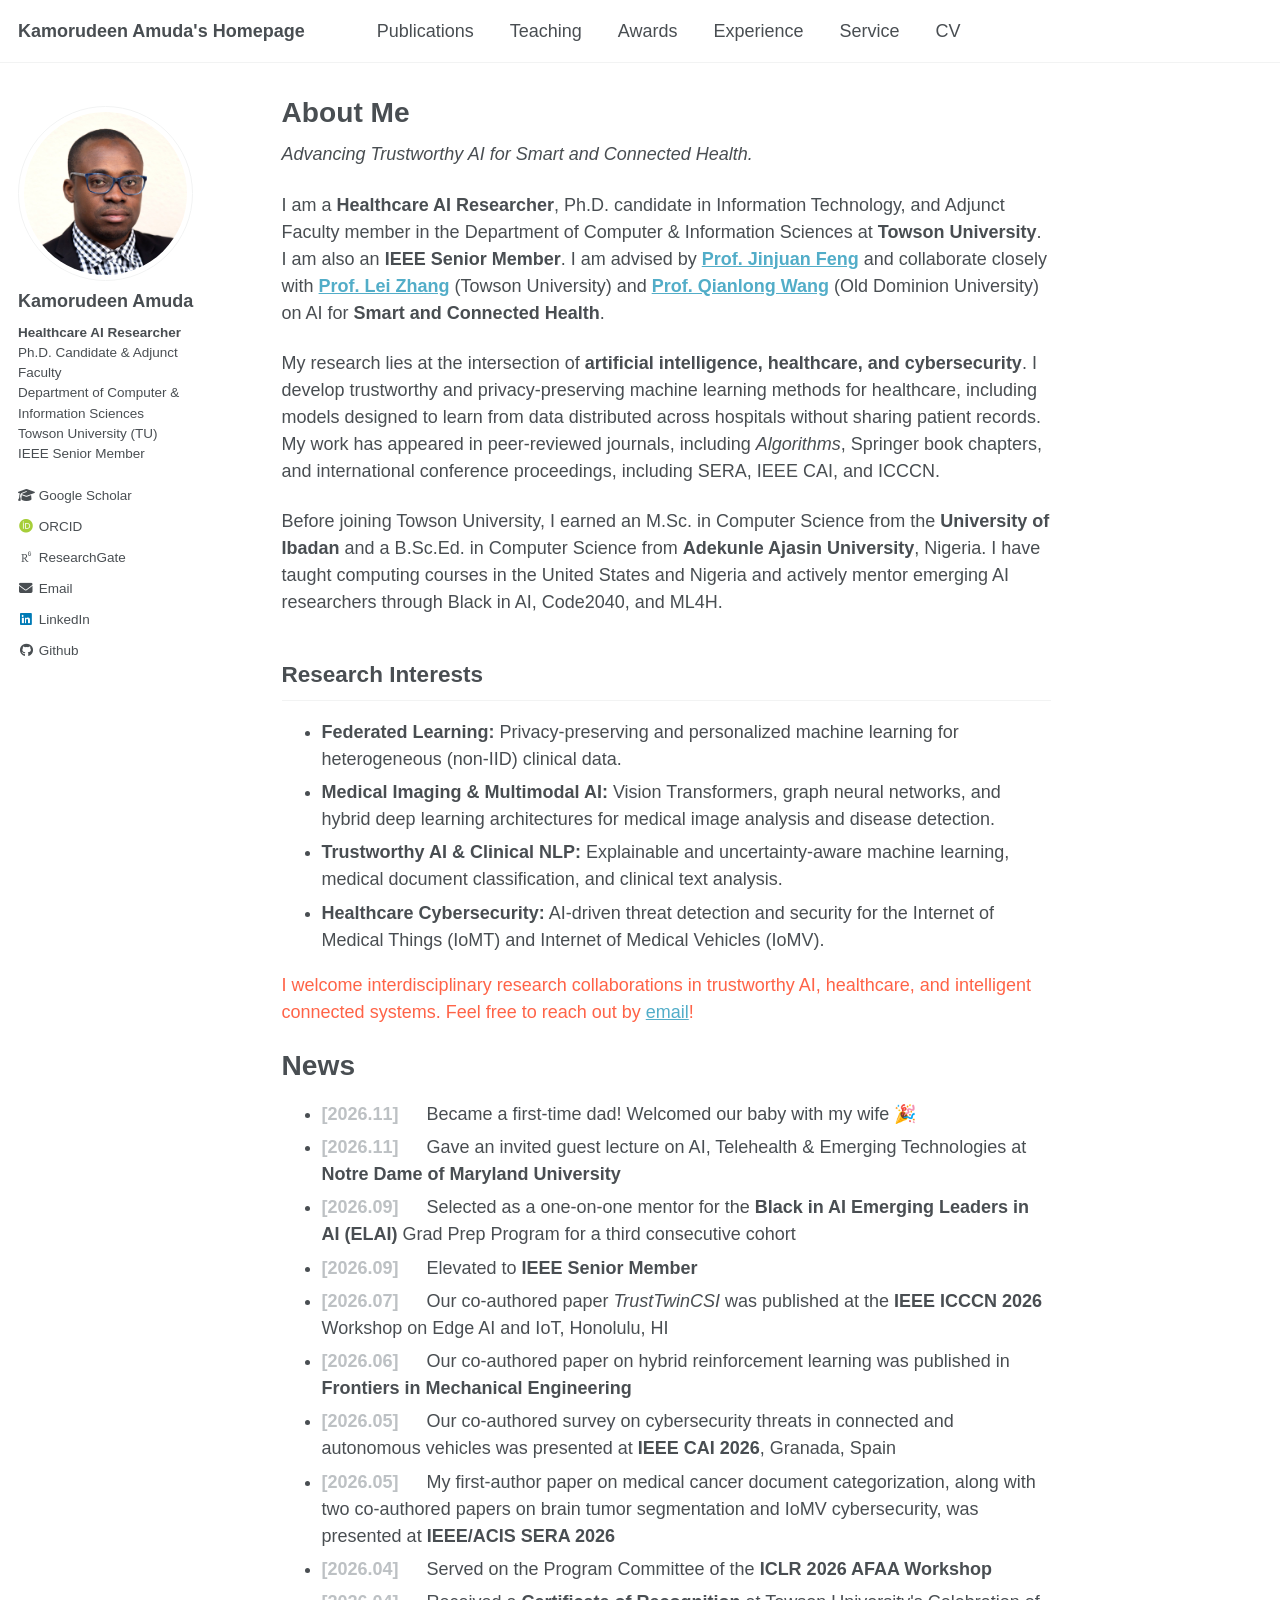
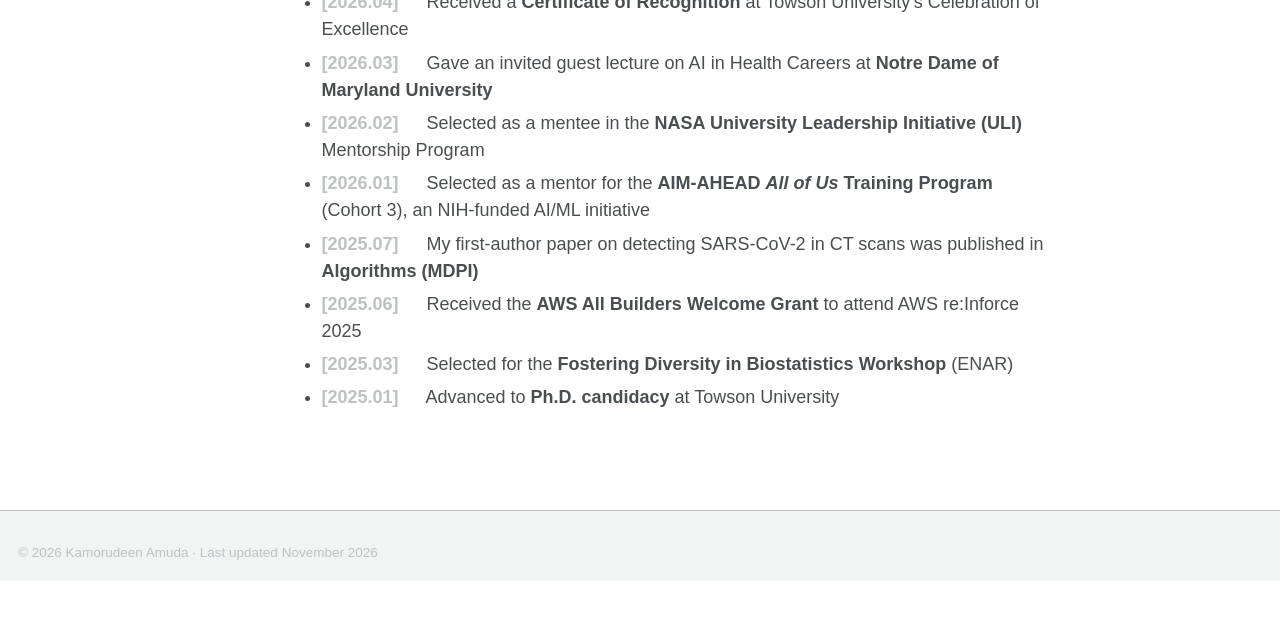
==== commit 77768bc0: "Add files via upload" ====
--- a/index.html
+++ b/index.html
@@ -167,7 +167,7 @@
 
   <div class="author__content">
     <h3 class="author__name">Kamorudeen Amuda</h3>
- <p class="author__bio">Ph.D. Candidate &amp; Adjunct Faculty <br> Department of Computer &amp; Information Sciences <br> Towson University (TU) <br> IEEE Senior Member</p>
+ <p class="author__bio"><b>Healthcare AI Researcher</b> <br> Ph.D. Candidate &amp; Adjunct Faculty <br> Department of Computer &amp; Information Sciences <br> Towson University (TU) <br> IEEE Senior Member</p>
   </div>
 
   <div class="author__urls-wrapper">
@@ -206,27 +206,28 @@
       
 
       <section class="page__content" itemprop="text">
-        <p>I am a Ph.D. candidate in Information Technology at <b>Towson University</b>, where I also serve as Adjunct Faculty in the Department of Computer &amp; Information Sciences. I am advised by <a href="https://www.towson.edu/fcsm/departments/computerinfosci/facultystaff/jfeng.html" target="_blank"><b>Prof. Jinjuan Feng</b></a> and work closely with <a href="https://www.towson.edu/fcsm/departments/computerinfosci/facultystaff/lei-zhang.html" target="_blank"><b>Prof. Lei Zhang</b></a> (Towson University) and <a href="https://www.odu.edu/directory/ronnie-wang" target="_blank"><b>Prof. Qianlong Wang</b></a> (Old Dominion University) on AI for <b>Smart and Connected Health</b>.
+        <p class="tagline"><em>Advancing Trustworthy AI for Smart and Connected Health.</em></p>
+
+        <p>I am a <b>Healthcare AI Researcher</b>, Ph.D. candidate in Information Technology, and Adjunct Faculty member in the Department of Computer &amp; Information Sciences at <b>Towson University</b>. I am also an <b>IEEE Senior Member</b>. I am advised by <a href="https://www.towson.edu/fcsm/departments/computerinfosci/facultystaff/jfeng.html" target="_blank" rel="noopener"><b>Prof. Jinjuan Feng</b></a> and collaborate closely with <a href="https://www.towson.edu/fcsm/departments/computerinfosci/facultystaff/lei-zhang.html" target="_blank" rel="noopener"><b>Prof. Lei Zhang</b></a> (Towson University) and <a href="https://www.odu.edu/directory/ronnie-wang" target="_blank" rel="noopener"><b>Prof. Qianlong Wang</b></a> (Old Dominion University) on AI for <b>Smart and Connected Health</b>.
         </p>
 
-        <p>My research develops <b>trustworthy, privacy-preserving machine learning</b> for healthcare, including models that learn from data spread across hospitals without sharing patient records. I have authored and co-authored publications in journals including <i>Algorithms (MDPI)</i> and <i>Frontiers in Mechanical Engineering</i>, Springer book chapters, and IEEE conferences.
+        <p>My research lies at the intersection of <b>artificial intelligence, healthcare, and cybersecurity</b>. I develop trustworthy and privacy-preserving machine learning methods for healthcare, including models designed to learn from data distributed across hospitals without sharing patient records. My work has appeared in peer-reviewed journals, including <i>Algorithms</i>, Springer book chapters, and international conference proceedings, including SERA, IEEE CAI, and ICCCN.
         </p>
 
-        <p>Before Towson, I earned my M.Sc. in Computer Science from the <b>University of Ibadan</b> and my B.Sc.Ed. in Computer Science from <b>Adekunle Ajasin University</b>, Nigeria. I have taught computing courses in both the United States and Nigeria, and I actively mentor emerging AI researchers through Black in AI, Code2040, and ML4H.
+        <p>Before joining Towson University, I earned an M.Sc. in Computer Science from the <b>University of Ibadan</b> and a B.Sc.Ed. in Computer Science from <b>Adekunle Ajasin University</b>, Nigeria. I have taught computing courses in the United States and Nigeria and actively mentor emerging AI researchers through Black in AI, Code2040, and ML4H.
         </p>
 
-        <p>
-        <b>Research Interests</b>:</p>
+        <h2 id="research-interests">Research Interests</h2>
         <ul>
-        <li><b>Federated Learning:</b> privacy-preserving and personalized models for heterogeneous (non-IID) clinical data</li>
-        <li><b>Medical Imaging &amp; Multimodal AI:</b> Vision Transformers and graph neural networks for diagnosis and report generation</li>
-        <li><b>Natural Language Processing for Healthcare:</b> transformer models (BERT, LLMs) for medical document classification and clinical report generation</li>
-        <li><b>Healthcare Cybersecurity:</b> securing the Internet of Medical Things (IoMT)</li>
+        <li><b>Federated Learning:</b> Privacy-preserving and personalized machine learning for heterogeneous (non-IID) clinical data.</li>
+        <li><b>Medical Imaging &amp; Multimodal AI:</b> Vision Transformers, graph neural networks, and hybrid deep learning architectures for medical image analysis and disease detection.</li>
+        <li><b>Trustworthy AI &amp; Clinical NLP:</b> Explainable and uncertainty-aware machine learning, medical document classification, and clinical text analysis.</li>
+        <li><b>Healthcare Cybersecurity:</b> AI-driven threat detection and security for the Internet of Medical Things (IoMT) and Internet of Medical Vehicles (IoMV).</li>
         </ul>
 
 <div class="infoblock">
 <div class="blockcontent">
-<p style="color:Tomato;">I welcome collaborations in AI for healthcare. Feel free to reach out by email!</p>
+<p style="color:Tomato;">I welcome interdisciplinary research collaborations in trustworthy AI, healthcare, and intelligent connected systems. Feel free to reach out by <a href="mailto:kamuda@towson.edu">email</a>!</p>
 </div></div>
 
 <h1 id="news">News</h1>
@@ -240,7 +241,7 @@
 <li> <span class="news-date">[2026.05]</span> Our co-authored survey on cybersecurity threats in connected and autonomous vehicles was presented at <strong>IEEE CAI 2026</strong>, Granada, Spain</li>
 <li> <span class="news-date">[2026.05]</span> My first-author paper on medical cancer document categorization, along with two co-authored papers on brain tumor segmentation and IoMV cybersecurity, was presented at <strong>IEEE/ACIS SERA 2026</strong></li>
 <li> <span class="news-date">[2026.04]</span> Served on the Program Committee of the <strong>ICLR 2026 AFAA Workshop</strong></li>
-<li> <span class="news-date">[2026]</span> Received a <b>Certificate of Recognition</b> at Towson University's Celebration of Excellence</li>
+<li> <span class="news-date">[2026.04]</span> Received a <b>Certificate of Recognition</b> at Towson University's Celebration of Excellence</li>
 <li> <span class="news-date">[2026.03]</span> Gave an invited guest lecture on AI in Health Careers at <strong>Notre Dame of Maryland University</strong></li>
 <li> <span class="news-date">[2026.02]</span> Selected as a mentee in the <b>NASA University Leadership Initiative (ULI)</b> Mentorship Program</li>
 <li> <span class="news-date">[2026.01]</span> Selected as a mentor for the <b>AIM-AHEAD <i>All of Us</i> Training Program</b> (Cohort 3), an NIH-funded AI/ML initiative</li>
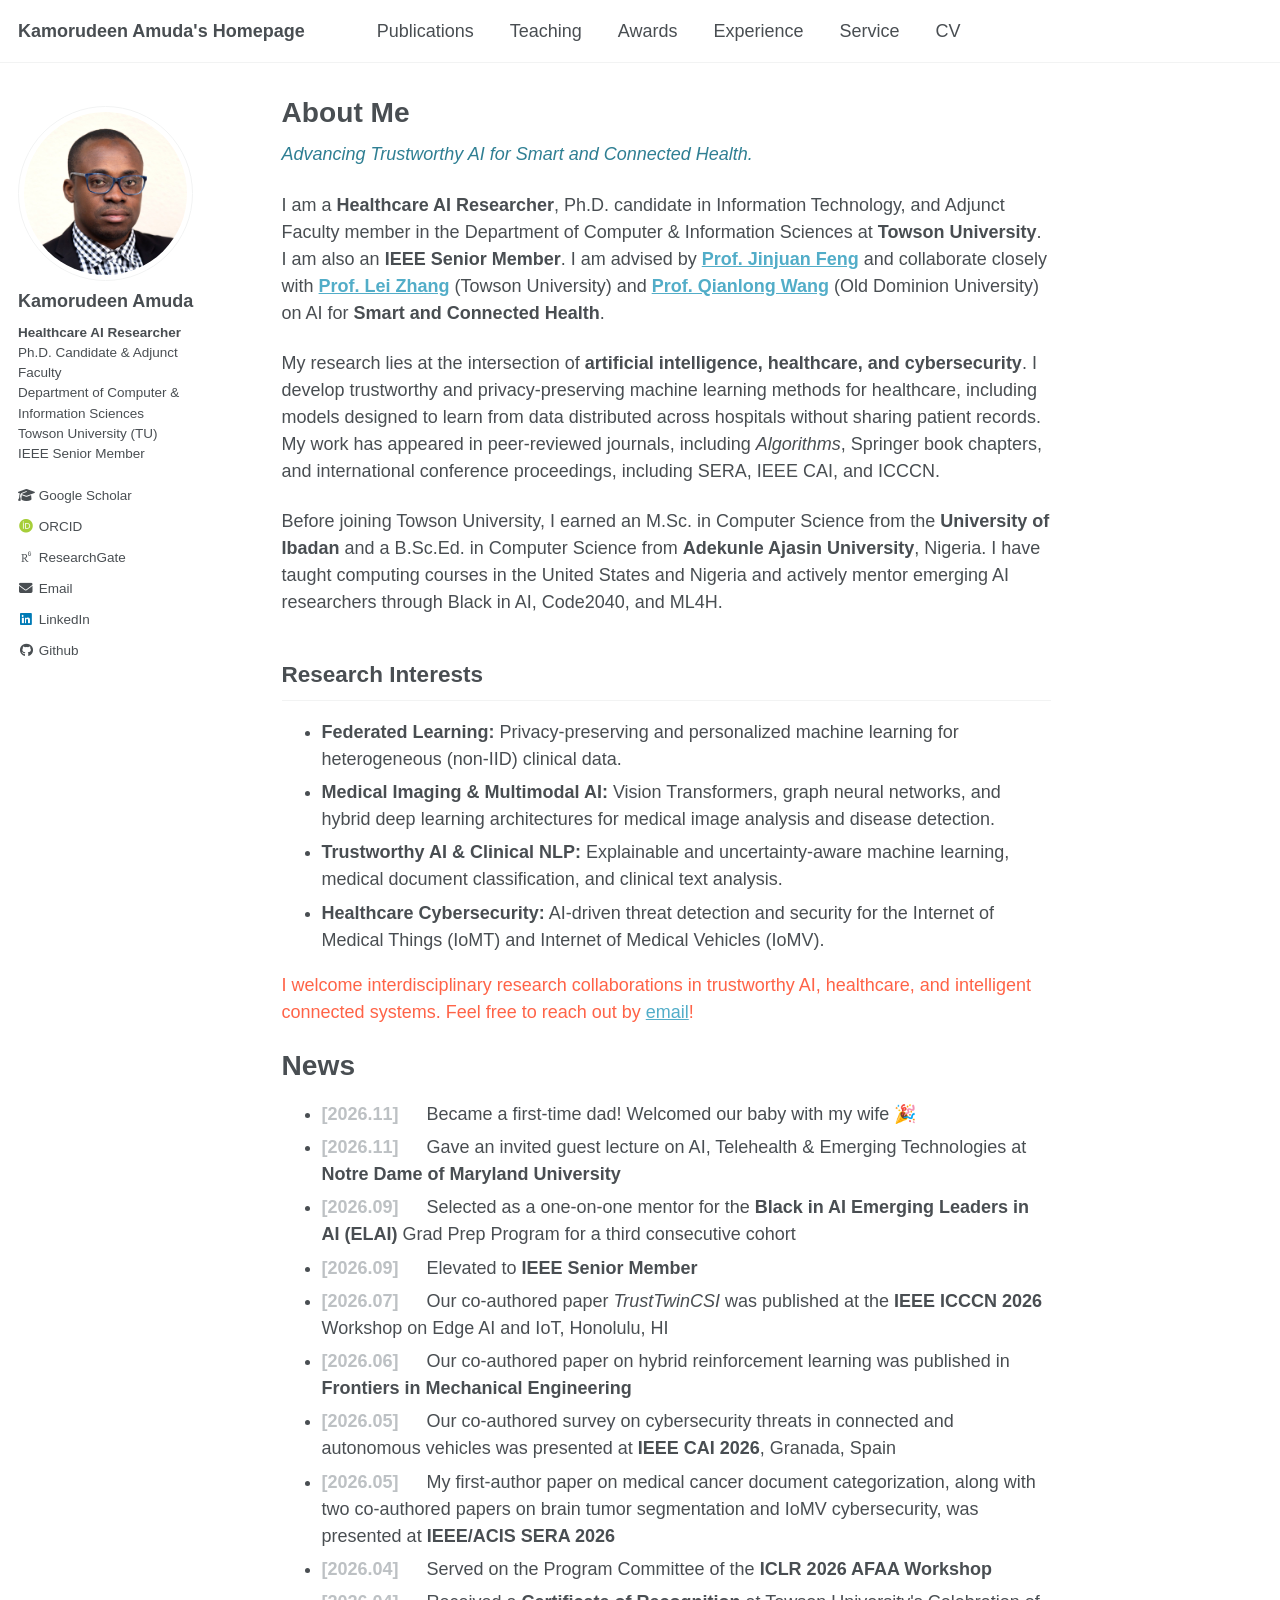
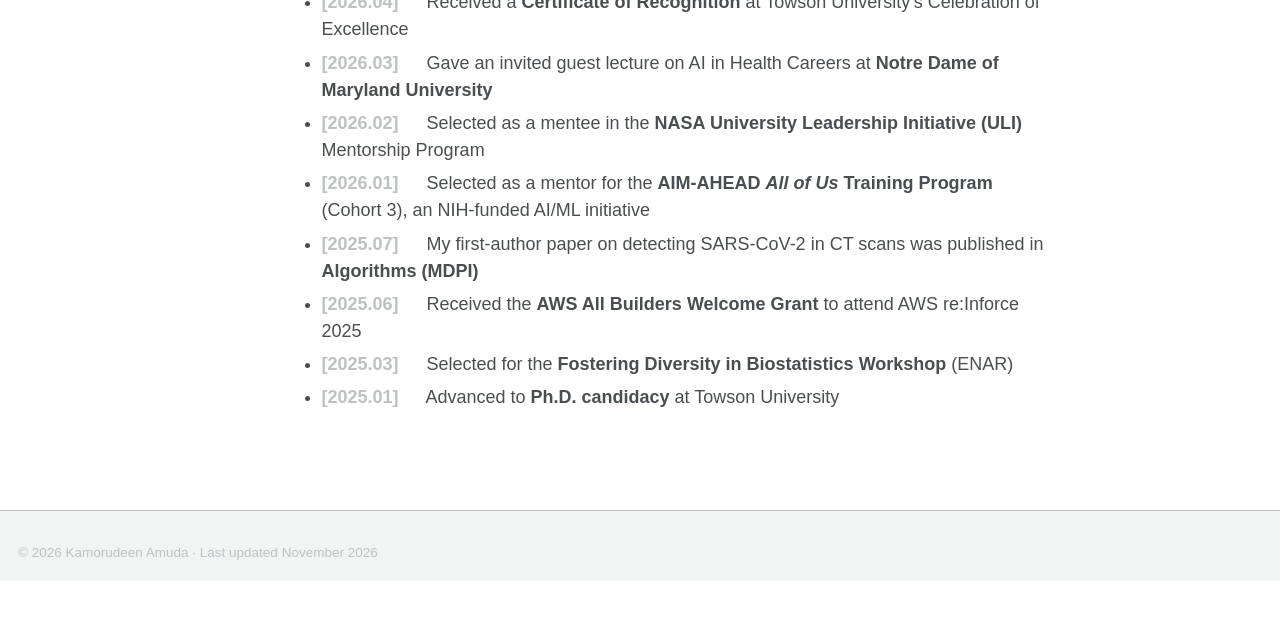
==== commit fa60e609: "Add files via upload" ====
--- a/index.html
+++ b/index.html
@@ -10,6 +10,7 @@
 
 
 <!-- begin SEO -->
+<meta name="google-site-verification" content="agNXjSriaylFZaTnkebhKFrty03LG3k7SiUgrY0HKd0" />
 <title>Kamorudeen Amuda | ML &amp; Healthcare AI Researcher, Towson</title>
 <meta name="description" content="ML &amp; medical AI researcher, Ph.D. candidate &amp; adjunct faculty at Towson University. IEEE Senior Member building privacy-preserving AI for healthcare.">
 <meta name="author" content="Kamorudeen Amuda">
--- a/assets/css/custom.css
+++ b/assets/css/custom.css
@@ -34,3 +34,10 @@
   outline: 2px solid var(--global-base-color, #2f7f93);
   outline-offset: 2px;
 }
+
+/* Homepage research tagline */
+.tagline {
+  font-size: 1.1em;
+  color: var(--global-base-color, #2f7f93);
+  margin-bottom: 1em;
+}
